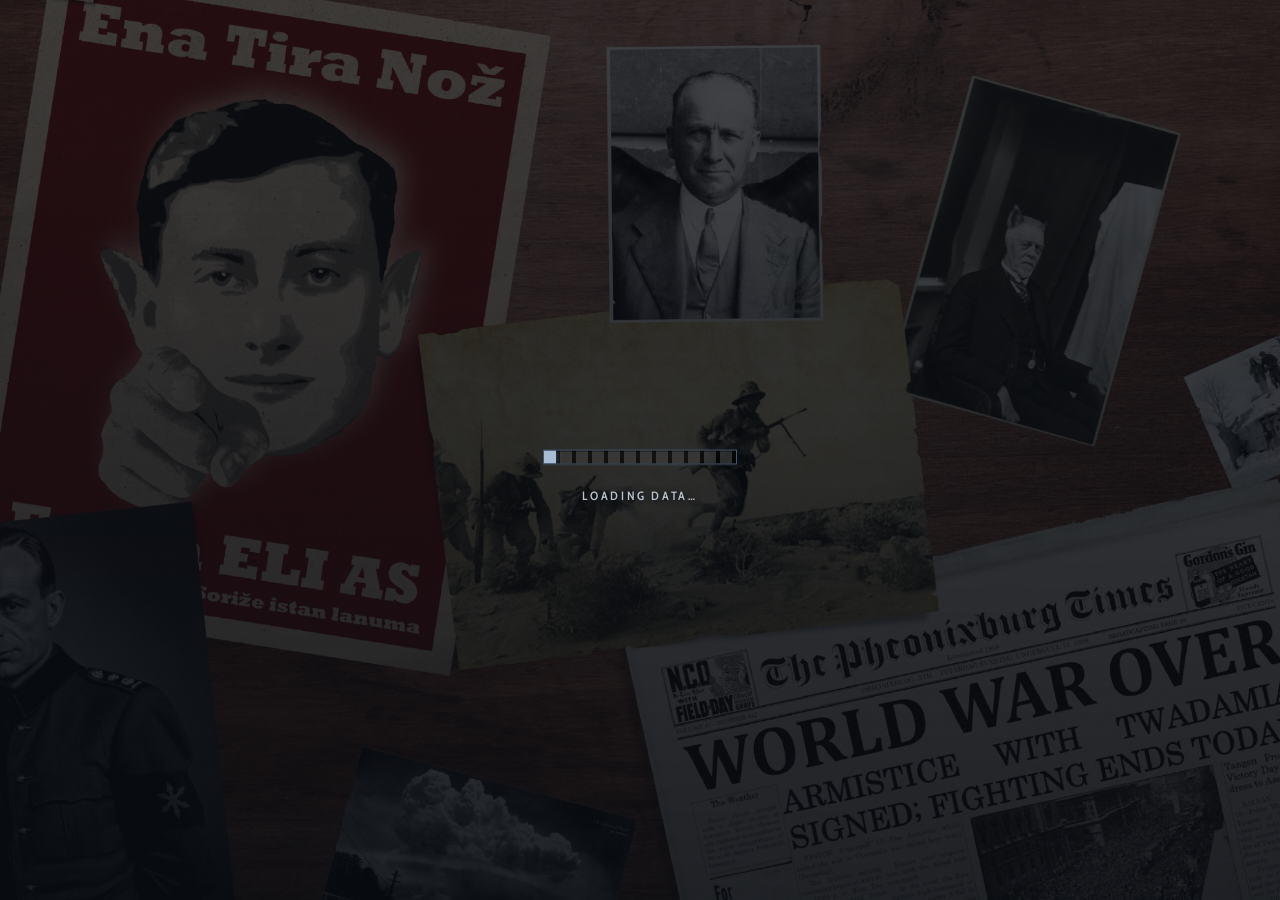
==== index.html @ 88a99457 "updated again for v0.8" ====
<!doctype html>
<html lang="en">

<head>
  <meta charset="utf-8">
  <title>The New Concert</title>
  <!--
    Named explicitly because a browser asks for /favicon.ico on every page load
    whether or not one is declared. Left undeclared it guesses that path, finds
    nothing, and puts a 404 in the server log on every reload.
  -->
  <link rel="icon" href="./data/icons/capital.png">
  <!--
    Preloaded because it is a CSS background, and a background is not fetched
    until the stylesheet has been parsed and the element styled. The loading
    screen is the first thing drawn and this is what it is drawn on, so the fetch
    has to start while the HTML is still being read.
  -->
  <link rel="preload" as="image" href="./data/img/start_menu_bg.jpg">
  <link rel="stylesheet" href="./src/style.css">
</head>

<body>

  <!--
    The menu waits behind the loading screen and carries `pending` until the map
    is built, at which point main.js takes the class off and this fades in. So
    Enter is never offered before it leads anywhere.
  -->
  <div id="start" class="pending" aria-hidden="true">
    <div class="start-panel">
      <h1>The New Concert</h1>

      <!-- data-dialog names the panel a button opens, so a new one is a button
           and a panel with no wiring of its own. -->
      <div class="start-buttons">
        <button id="start-enter">Enter</button>
        <button class="start-secondary" data-dialog="changelog">Changelog</button>
        <button class="start-secondary" data-dialog="about">About</button>
      </div>

      <p>
        The New Concert is an in-development game.
        Currently, there is no game to speak of so have fun looking at an
        incomplete map.
      </p>
    </div>

    <!--
      Inside the start screen rather than beside it, so these are carried away by
      the same fade when the menu is dismissed and cannot be left hanging over
      the map. Closed until a button opens one; Esc closes it, and while one is
      open Esc and Enter no longer dismiss the menu behind it.
    -->
    <div id="changelog" class="start-dialog" aria-hidden="true">
      <div class="dialog-panel milled" role="dialog" aria-label="Changelog">
        <div class="dialog-head">
          <h2>Changelog</h2>
          <button class="dialog-close" title="Close (Esc)" aria-label="Close">&times;</button>
        </div>

        <div class="dialog-body changelog-body">
          <section>
            <h3>Indev v0.8 <span>1 Sep 2026</span></h3>
            <ul>
              <li>Added a barebones Happiness and unrest mechanic on the user interface.</li>
              <li>Added max slots and levels for provincial infrastructure.</li>
              <li>Added all starting infrastructures in provinces, including the levels and factory
                slots themselves as well as eyries, dockyards, and 1 synthetic rubber plant.</li>
            </ul>
          </section>

          <section>
            <h3>Indev v0.7 <span>21 Aug 2026</span></h3>
            <ul>
              <li>Non-placeholder name finally decided on: The New Concert.</li>
              <li>The map is now finished in terms of both cities and countries.</li>
              <li>Added a secondary level of division below provinces: counties.</li>
              <li>Added sea subdivisions.</li>
              <li>Added rivers.</li>
              <li>Overhauled terrain so the map now shows both climate and terrain.</li>
              <li>Added sound effects for button clicks and for selecting provinces and regions.</li>
              <li>The day-night divide is now a working cycle.</li>
              <li>Added resources and their icons.</li>
              <li>Started adding population to provinces. Therundia is finished, Sakan is ongoing.</li>
            </ul>
          </section>

          <section>
            <h3>Indev v0.6 <span>17 Aug 2026</span></h3>
            <ul>
              <li>Finished Sakan, Vaseta, and most of Keronsar in terms of countries.</li>
              <li>Added all Sakanese cities, and half of Panathran cities.</li>
              <li>Added barebones version of 'occupation and core territories' mechanic so Vosennac now
                actually occupies part of Cunaria, and the Fuinamese Civil War now looks like a war.</li>
              <li>Added new start menu background image.</li>
              <li>Added loading screen with quotes from in-universe figures.</li>
              <li>Added barebones day-night divide with no way to move forward currently.</li>
            </ul>
          </section>

          <section>
            <h3>Indev v0.5 <span>15 Aug 2026</span></h3>
            <ul>
              <li>Finished Sakan in terms of countries.</li>
              <li>Added all cities to Meridon.</li>
              <li>Half of Sakan now has cities.</li>
              <li>Added the first few countries to Panathra.</li>
              <li>Reworked city labels a bit so they now try to avoid country labels.</li>
              <li>Added Changelog and About tabs in the start menu.</li>
              <li>Changed main font to Cabin.</li>
            </ul>
          </section>

          <section>
            <h3>Indev v0.4 <span>12 Aug 2026</span></h3>
            <ul>
              <li>Sakan is almost finished in terms of countries.</li>
              <li>Added info panel for provinces (no info yet because I'm not doing statistics
                and game mechanics at the moment).</li>
              <li>Adopted Gill Sans MT as the main font.</li>
            </ul>
          </section>

          <section>
            <h3>Indev v0.3.a <span>10 Aug 2026</span></h3>
            <ul>
              <li>Fixed typo in start menu.</li>
            </ul>
          </section>

          <section>
            <h3>Indev v0.3 <span>10 Aug 2026</span></h3>
            <ul>
              <li>Added several more countries in Sakan.</li>
              <li>Gave UI texture.</li>
              <li>Overhauled country label generation system so it stops lagging so much.</li>
              <li>Added more cities.</li>
            </ul>
          </section>

          <section>
            <h3>Indev v0.2 <span>9 Aug 2026</span></h3>
            <ul>
              <li>Added a few more countries to the map</li>
              <li>Added bare-bones menu screen</li>
            </ul>
          </section>

          <section>
            <h3>Indev v0.1 <span>9 Aug 2026</span></h3>
            <p>The first formal release. Nothing is playable, have fun looking at an
              incomplete map.</p>
          </section>
        </div>
      </div>
    </div>

    <div id="about" class="start-dialog" aria-hidden="true">
      <div class="dialog-panel milled" role="dialog" aria-label="About">
        <div class="dialog-head">
          <h2>About</h2>
          <button class="dialog-close" title="Close (Esc)" aria-label="Close">&times;</button>
        </div>

        <div class="dialog-body about-body">
          <img class="about-seal" src="./data/img/seal.png" width="2300" height="2300"
            alt="Seal of the Chronic Worldbuilding Authority">
          <p>
            This game is part of the Chron Project, created by
            <a href="https://weltenzyklopadie.miraheze.org/wiki/User:Philimania_and_Sovaland" target="_blank"
              rel="noopener noreferrer">Philimania</a>
            run by the Chronic Worldbuilding Authority. You can find us
            <a href="https://weltenzyklopadie.miraheze.org/wiki/Weltenzyklop%C3%A4die:About" target="_blank"
              rel="noopener noreferrer">here</a>.
          </p>
        </div>
      </div>
    </div>
  </div>

  <!--
    The first thing on screen, before the menu. It holds the window while the map
    is read and drawn, and hands over to the start menu when that is finished, so
    the only wait in the whole sequence happens here and Enter always lands on a
    map that already exists.
  -->
  <div id="loading">
    <div class="loading-panel">
      <!--
        The gauge and the quote share this box and cross-fade in it. The quote is
        written in as soon as data/json/quotes.json is read, while still transparent,
        so it is holding its own height before it is visible and nothing on the
        screen moves when the two swap over. The gauge sits centred on top of it.
      -->
      <div class="loading-stage">
        <figure id="loading-quote">
          <blockquote id="loading-quote-text"></blockquote>
          <figcaption id="loading-quote-by"></figcaption>
        </figure>

        <div class="loading-bar"><i></i></div>

        <!-- Inside the stage and hung off its centre line, which is where the
             gauge is. Placed after the stage it would sit below the whole box,
             and the box is as tall as the quote it is holding room for, which
             pushed this well clear of the gauge it belongs to. -->
        <p id="loading-note">Loading&hellip;</p>
      </div>
    </div>

    <!--
      Separate from the note above, and not in the panel's flow. The note reports
      the stage of the load and belongs under the gauge; this asks for a keypress
      and belongs at the foot of the window. One element doing both put the
      loading text at the bottom of the screen.
    -->
    <p id="loading-prompt">Press any key to continue</p>
  </div>

  <div id="map-area">
    <div id="toolbar" class="milled">
      <span class="wordmark">The New Concert<b>Third Sapient War</b></span>

      <span class="sep"></span>

      <button data-mode="political" class="active">Political</button>
      <button data-mode="province">Provinces</button>
      <button data-mode="terrain">Terrain</button>
      <button data-mode="county" hidden>Counties</button>
      <button data-mode="navy" hidden>Navy</button>
      <button data-mode="resources">Resources</button>

      <!--
        The infrastructure layers. A native select rather than seven more
        buttons: the toolbar is already at its width, and these are one
        choice among themselves rather than seven separate ones.
      -->
      <span id="infra-menu">
        <button id="infra-button" aria-haspopup="true" aria-expanded="false">
          <span id="infra-label">Infrastructure</span><i>&#9662;</i>
        </button>
        <div id="infra-list" hidden>
          <button data-layer="infra:road">Road</button>
          <button data-layer="infra:electricity">Electricity</button>
          <button data-layer="infra:fortification">Fortification</button>
          <button data-layer="infra:supplyHub">Supply hub</button>
          <button data-layer="infra:antiAir">Anti-air</button>
          <button data-layer="infra:airBase">Air base</button>
          <button data-layer="infra:factories">Factories</button>
          <button data-layer="infra:hydro">Hydro</button>
          <button data-layer="infra:rail">Rail</button>
        </div>
      </span>

      <span class="sep"></span>

      <span id="zoom-group">
        <button id="zoom-out" title="Zoom out (&minus;)">&minus;</button>
        <span id="zoom-level">100%</span>
        <button id="zoom-in" title="Zoom in (+)">+</button>
        <button id="zoom-fit" title="Fit to window (0)">Fit</button>
      </span>

      <span class="sep"></span>

      <button id="toggle-panel" title="Debug menu (`)">Debug</button>

      <!--
        The clock. Pushed to the right-hand end of the toolbar by a margin
        rather than by a spacer element, so there is nothing here that exists
        only to take up room.

        Four parts, in the order they are read: slower, the run state, the
        date, faster. The play control carries both marks and shows whichever
        the state calls for, so the button never changes size as it switches.
      -->
      <div id="clock">
        <button id="clock-slower" title="Slower" aria-label="Slower">&minus;</button>

        <button id="clock-play" title="Pause and resume (Space)" aria-label="Pause and resume"
          aria-pressed="false">
          <i class="play"></i><i class="halt"></i>
        </button>

        <span id="clock-face">&mdash;</span>

        <button id="clock-faster" title="Faster" aria-label="Faster">+</button>
      </div>
    </div>

    <div id="canvas-wrap">
      <canvas id="map"></canvas>
      <div id="tooltip" hidden></div>

      <!--
        What a province HAS, as opposed to what it is. Slides up from the bottom
        left on selection; the debug menu slides in from the right, so the two
        can be open together without meeting. Rows are filled by updateCard().
      -->
      <!--
        The county under the RIGHT button. Its own panel rather than a section of
        the province card, because the two answer different questions and are
        opened by different buttons: a province is what you own, a county is the
        ground itself. Only ever one of the two is up, and they share a corner.
      -->
      <aside id="county-card" class="milled" aria-hidden="true">
        <div class="card-head">
          <h2 id="county-name">&mdash;</h2>
          <button id="county-close" title="Close (Esc)" aria-label="Close">&times;</button>
        </div>

        <div class="card-owner">
          <span class="card-flag" id="county-flag"></span>
          <span>
            <b id="county-polity">&mdash;</b>
            <i id="county-province">in a province</i>
            <!-- Only shown when the owner and the occupier differ. -->
            <i id="county-owner" hidden></i>
          </span>
        </div>

        <div class="card-row"><span>Terrain</span><span id="county-terrain">&mdash;</span></div>
        <div class="card-row"><span>Climate</span><span id="county-climate">&mdash;</span></div>
        <div class="card-row"><span>Railway</span><span id="county-rail">&mdash;</span></div>
        <div class="card-row"><span>Area</span><span id="county-area">&mdash;</span></div>
      </aside>

      <aside id="card" class="milled" aria-hidden="true">
        <div class="card-head">
          <h2 id="card-name">&mdash;</h2>
          <button id="card-close" title="Close (Esc)" aria-label="Close">&times;</button>
        </div>

        <div class="card-owner">
          <span class="card-flag" id="card-flag"></span>
          <span>
            <b id="card-polity">&mdash;</b>
            <i id="card-role">Province owner</i>
            <!-- Only shown when the two differ, which is to say under occupation. -->
            <i id="card-owner" hidden></i>
          </span>
        </div>

        <div class="card-row"><span>Foreign claims</span><span id="card-claims">&mdash;</span></div>
        <div class="card-row"><span>Population</span><span id="card-pop">0</span></div>
        <div class="card-row"><span>Area</span><span id="card-area">&mdash;</span></div>

        <!--
          Happiness and unrest are not built things and do not belong in the
          grid below, which is levels the player sets. These are read, not set:
          happiness is how a province feels and unrest is how long it has felt
          that way. Each row opens its own breakdown on click, because the only
          actionable question about either is what is moving it.
        -->
        <div class="card-meters">
          <div class="card-meter" id="card-happy-row">
            <span class="cm-label">Happiness</span>
            <span class="cm-value" id="card-happy">50</span>
            <span class="cm-bar"><i id="card-happy-fill"></i></span>
            <span class="cm-note" id="card-happy-note">tax &times;1.00</span>
          </div>
          <div class="card-meter" id="card-unrest-row">
            <span class="cm-label">Unrest</span>
            <span class="cm-value" id="card-unrest">0</span>
            <span class="cm-bar unrest"><i id="card-unrest-fill"></i><u class="t40"></u><u class="t70"></u></span>
            <span class="cm-note" id="card-unrest-note">&mdash;</span>
          </div>
        </div>

        <div class="card-grid" id="card-grid"></div>

        <!--
          One strip, not two. Civilian and military factories compete for the
          same building slots, so what a province has is a number of sockets and
          a choice about what goes in each — which only reads correctly if they
          are drawn sharing a row.
        -->
        <div class="card-slots">
          <div class="card-slot-head">
            <span id="card-slots-n">0/0</span> building slots
          </div>
          <div class="card-slot-boxes" id="card-slots"></div>
          <div class="card-legend">
            <span><i class="key civ"></i>Civilian <b id="card-civ-n">0</b></span>
            <span><i class="key mil"></i>Military <b id="card-mil-n">0</b></span>
          </div>
        </div>
      </aside>
    </div>
  </div>

  <!--
    The pause menu, opened with Esc from the map once nothing is selected.

    Outside #start rather than inside it, unlike the changelog and the about
    box. Those are panels belonging to the start screen and are carried off by
    the same fade when it is dismissed, which is what they want. This one has
    to work after that fade has happened, so it is a sibling of the map and
    sits below #start's z-index — quitting reveals the start screen over it.

    No close button in the head: Resume is the close, and two ways to do the
    same thing on a menu of two buttons is one too many.
  -->
  <div id="pause" aria-hidden="true">
    <div class="dialog-panel" role="dialog" aria-modal="true" aria-label="Paused">
      <div class="dialog-head">
        <h2>Paused</h2>
      </div>

      <div class="dialog-body pause-body">
        <button id="pause-resume">Resume game</button>
        <button id="pause-quit" class="start-secondary">Quit to start menu</button>
      </div>
    </div>
  </div>

  <!-- Development inspector. Closed until the backtick key adds .open; see §7 of main.js.
       The inner div is what scrolls. The panel itself must stay still, because it
       holds the texture overlay and a texture that slid with the content would
       expose bare surface at the end of a scroll. -->
  <div id="panel" class="milled">
    <div id="panel-scroll">
      <h1>Overlays</h1>
      <div id="toggles" class="toggles">
        <!-- data-repaint marks a toggle that changes the painted map rather than
             just what is drawn over it, so it needs the buffer rebuilt. -->
        <button id="toggle-satellite" data-toggle="satellite" data-repaint>Satellite</button>
        <!-- No data-repaint any more. The terminator moves with the clock, so
             it is drawn over the finished map every frame rather than baked
             into the tiles, and switching it off is now only another blit. -->
        <button data-toggle="showNight" class="active">Day and night</button>
        <button data-toggle="showRivers" class="active">Rivers</button>
        <button data-toggle="showCities" class="active">Cities</button>
        <button data-toggle="showLabels" class="active">Polity labels</button>
        <button data-toggle="showProvinceNames">Province names</button>
        <button data-toggle="showSeaNames" hidden>Sea region names</button>
        <button data-toggle="showChunks">Chunk grid</button>
        <button data-toggle="showAdjacency">Adjacency links</button>
        <button data-toggle="showBounds">Selection bounds</button>
        <button data-toggle="showCoastal">Coastal flags</button>
        <!-- Marks where each drawn copy of the map begins and where the tile
             columns fall, so a vertical artefact can be attributed to one or
             the other instead of guessed at. -->
        <button data-toggle="showSeams">Seams</button>
      </div>

      <h1>Performance</h1>
      <div id="perf"></div>

      <h1>Map</h1>
      <div id="stats"></div>

      <h1>Selected</h1>
      <h2 id="sel-name">&mdash;</h2>
      <div id="sel-body" class="hint">Click a province on the map.</div>
      <div id="neighbours"></div>
    </div>
  </div>

  <!--
    Loaded through a dynamic import carrying a timestamp, so the browser can
    never serve a stale copy. A plain src= has no version on it, and a cached
    module looks exactly like a change that silently did not work. main.js
    passes the same token on to its own imports.
  -->
  <script type="module">
    import(`./src/main.js?v=${Date.now()}`);
  </script>
</body>

</html>
---- src/style.css ----
/* ============================================================== webfont
   Cabin, by Pablo Impallari — a humanist sans drawn in the Gill Sans
   tradition, which is why it stands in for it here.

   Gill Sans MT itself cannot ship with this. It arrives with Microsoft
   Office rather than with Windows, so it is absent on Linux, Android, iOS
   and any machine without Office — and it is Monotype's, so putting the
   file in a public repository is not licensed. A local font stack is fine
   for something you only run yourself and wrong for something you
   publish: it renders on whichever machine happens to have the font and
   quietly falls back everywhere else.

   Cabin is under the SIL Open Font License 1.1, so it can travel with the
   code. OFL.txt sits beside it because the licence requires the font to be
   distributed with its licence, not because a spare copy is tidy.

   One file, not four. This is a VARIABLE font carrying two axes — weight
   400 to 700, width 75 to 100 — so the running text, the semibold labels
   and the condensed headings all come out of the same 67KB instead of
   wanting a file each. font-stretch drives the width axis and font-weight
   the weight one, both as ordinary CSS with no bespoke syntax. */
@font-face {
  font-family: "Cabin";
  /* The variations format first, for browsers that will animate the axes;
     the plain one after, as the fallback that still gets the glyphs. */
  src: url("../data/ui/fonts/cabin.woff2") format("woff2-variations"),
    url("../data/ui/fonts/cabin.woff2") format("woff2");
  font-weight: 400 700;
  font-stretch: 75% 100%;
  font-style: normal;
  /* Draw immediately in the fallback and swap when the file lands, rather
     than holding the interface blank while 67KB is fetched. */
  font-display: swap;
}

/* ============================================================ palette
   Wartime strategy-map styling. Everything is one family of desaturated
   steel blues; the only "accent" is a lighter, slightly cooler steel, so
   emphasis comes from value and not from a second hue. */
:root {
  --steel-deepest: #0c1015;
  --steel-deep: #12171e;
  --steel: #1a212a;
  --steel-raised: #222b36;
  --steel-hover: #2b3644;

  --rule: #313d4c;
  --rule-bright: #46566a;

  --accent: #7f97b2;
  /* selected / interactive */
  --accent-bright: #a8bdd4;
  --accent-dim: #3f5064;

  --paper: #dfe5ec;
  /* the brightest text gets */
  --text: #b9c2cf;
  --dim: #78849a;

  /* One place, because the panel's slide parks it at exactly minus its width. */
  --panel-w: 320px;

  /* The instant the loading screen's handover lands on, measured from the
     moment `ready` is set. The quote finishes arriving here, the prompt
     finishes arriving here, and the prompt's blink starts here — three
     timings that have to be the same number, so they are one number. The
     gauge and its note are on their way out before it and are written
     plainly, since they only have to be gone by the time this arrives. */
  --loading-settle: 1.45s;

  --shadow: 0 2px 10px rgba(0, 0, 0, .55);
  --bevel: inset 0 1px 0 rgba(255, 255, 255, .06), inset 0 -1px 0 rgba(0, 0, 0, .35);

  /* ---------------------------------------------------------- typeface
     A humanist sans rather than a geometric one, which is what carries the
     period. Gill Sans and its relatives were everywhere in Britain by the
     war, on railway signage, posters and the first Penguin jackets, and a
     signage face reads cold beside them.

     Cabin, shipped with the repo, is the one that renders. See the
     @font-face at the top of this file for why it is not Gill Sans itself.

     Nothing but generics after it. Naming local faces as fallbacks meant
     the page asked the system for "Gill Sans MT", "Gill Sans" and
     "Franklin Gothic Book" on every load, which a browser resisting
     fingerprinting refuses and logs: "Request for font Gill Sans blocked
     at visibility level 3". Cabin ships with the code precisely so that
     there is nothing to ask for. Segoe UI is named directly as the fallback,
     not reached through system-ui.

     One face was ruled out on evidence rather than taste. Candara sets
     old-style figures by default, which draws zero at x-height with no
     flat top, so "0/0" comes out looking like "o/o", and a panel of
     numbers is the one place that cannot be allowed. */
  --ui: Cabin, "Segoe UI", sans-serif;
  /* Not a second family. Cabin's width axis IS the condensed cut, reached
     with font-stretch at each use. */
  --ui-narrow: var(--ui);

  /* The plain interface sans, kept for the two places atmosphere is not the
     point: the map's own lettering, and the debug menu. A tool for reading
     numbers off should be as neutral and as legible as the machine can make
     it, and should not be dressed to look like part of the game — it is not.
     Matches the string src/main.js sets on the canvas, so the map and the
     inspector that describes it are set in one face. */
  --ui-plain: "Segoe UI", sans-serif;
}

* {
  box-sizing: border-box;
}

/* ============================================================== texture
   A photographed surface, laid over every piece of chrome.

   Three things have to hold at once, and they pull against each other:

     - every box owns its texture. Not a shared sheet seen through holes.
     - the grain is the same size on all of them. So the image is sized in
       PIXELS, never with `cover`, which would scale it to fit each box and make
       a small button show a zoomed crop of what the panel shows whole.
     - no two boxes show the same thing. Each takes its own rotation and its own
       offset into the sheet.

   Sizing in pixels means tiling, and tiling means the image must be seamless —
   texture.png is not, its opposite edges differing by around 90 levels. So
   texture-tile.png is that file mirrored into a 2x2 block: a mirrored edge
   matches its opposite exactly, so it repeats with no seam whatever the original
   did. Greyscale 8-bit, the texture having no colour worth keeping.
   Rebuild it with scratchpad/maketile.cjs if the source changes.

   Being seamless is also what makes rotation safe. The overlay is far larger
   than the box and centred on it, so any angle still covers the corners, and the
   tiling means the extra area costs nothing to fill. */
:root {
  --texture-img: url('../data/ui/texture-tile.png');

  /* Width the sheet is drawn at, and the one number that sets grain size
     everywhere. The tile is 1480px across and holds the source twice over, so
     940px here puts the source at 470 of its native 740 — coarse enough that a
     26px-tall button still shows structure rather than a flat wash, fine enough
     that the panel does not read as one large stain. Raise it for a coarser
     surface, lower it for a finer one; everything moves together. */
  --texture-size: 940px;
  --texture-strength: .17;
}

/* The overlay sits above the box's own background and BELOW its text, which is
   what z-index -1 inside an isolated stacking context buys.

   It is pinned to the box's TOP-LEFT CORNER, not to its centre. A centred
   overlay would re-centre whenever the box changed size, and the grain would
   visibly slide — which is what the toolbar did every time the debug panel took
   320px off its right edge. A corner is a fixed point under that kind of
   resize, so the texture stays where it is and only the box's edge moves.

   Square, centred on that corner, and large enough that the inscribed circle
   still reaches the box's far corner at any angle. Rotating about the centre of
   a circle that already covers the box cannot uncover anything.

   Which makes --tex-span twice the box's DIAGONAL, and no more. It is set per
   element for that reason: one shared figure has to satisfy the widest box there
   is, and a span sized for a full-width toolbar puts an 8000px blended layer
   behind a 26px button. Each of these is a composited layer carrying a blend
   mode over whatever sits beneath it, so its area is not free however little of
   it ends up visible. Per box, the nineteen of them come to 24 million pixels
   between them instead of 1.2 billion.

   The spans stay in PIXELS, never vw or vh. The overlay is centred on the box's
   corner, so its own top-left — which is where the background is measured from —
   sits at minus half the span. Tie that to the viewport and every window resize
   moves it, and the grain slides across the chrome as the window is dragged.
   Fixed, they are simply big enough for a display larger than any this will run
   on, and nothing moves. */
#toolbar::before,
#panel::after,
#tooltip::after,
#card::after,
#county-card::after,
#toolbar button::after,
.toggles button::after,
.dialog-panel::after,
#start-enter::after {
  content: "";
  position: absolute;
  top: 0;
  left: 0;
  width: var(--tex-span, 600px);
  height: var(--tex-span, 600px);
  transform: translate(-50%, -50%) rotate(var(--tex-turn, 0deg));
  background: var(--texture-img) var(--tex-at, 0 0) / var(--texture-size) auto repeat;
  mix-blend-mode: soft-light;
  opacity: var(--texture-strength);
  pointer-events: none;
  z-index: -1;
}

/* Hosts clip their own overlay, and isolate so its negative z-index cannot fall
   behind the host itself and vanish. */
#toolbar,
#panel,
#tooltip,
#card,
#county-card,
#toolbar button,
.toggles button,
.dialog-panel,
#start-enter {
  isolation: isolate;
  overflow: hidden;
}

/* A host must also be the overlay's containing block. The tooltip is left out
   because it is positioned already — it is placed at the cursor, and making it
   relative would drop it back to wherever it sits in the flow. */
#toolbar,
#panel,
#toolbar button,
.toggles button,
.dialog-panel,
#start-enter {
  position: relative;
}

/* --- a different piece of the sheet for each box.
   Two knobs per box: which way the grain runs, and where in the sheet the crop
   is taken from. Rotation alone would not be enough, since a rotated tiling of
   the same image still shows the same features in the same places.

   The angles avoid multiples of 90 on purpose. texture-tile.png is a mirrored
   block, so its two axes of symmetry lie square to the image; turning the grain
   off-square puts them at an angle to the box and keeps them from reading as
   symmetry. */
#toolbar {
  --tex-span: 8000px;
  --tex-turn: 7deg;
  --tex-at: -210px -40px;
}

#panel {
  --tex-span: 4400px;
  --tex-turn: 118deg;
  --tex-at: -60px -300px;
}

#start-enter {
  --tex-span: 560px;
  --tex-turn: 204deg;
  --tex-at: -150px -120px;
}

.dialog-panel {
  --tex-span: 1600px;
  --tex-turn: 61deg;
  --tex-at: -420px -180px;
}

/* The tooltip is redrawn at the cursor on every move, so its texture travels
   with it — the same as the panel's does while the panel slides. */
#tooltip {
  --tex-span: 760px;
  --tex-turn: 271deg;
  --tex-at: -320px -145px;
}

/* The mode buttons and the debug button — six in a row, so all six differ.
   nth-of-type counts within a parent, and the zoom buttons sit inside their own
   span, so they form a second run of their own and are listed separately. */
#toolbar>button:nth-of-type(1) {
  --tex-span: 380px;
  --tex-turn: 27deg;
  --tex-at: -30px -190px;
}

#toolbar>button:nth-of-type(2) {
  --tex-span: 380px;
  --tex-turn: 143deg;
  --tex-at: -260px -70px;
}

#toolbar>button:nth-of-type(3) {
  --tex-span: 380px;
  --tex-turn: 236deg;
  --tex-at: -120px -330px;
}

#toolbar>button:nth-of-type(4) {
  --tex-span: 380px;
  --tex-turn: 311deg;
  --tex-at: -340px -20px;
}

#toolbar>button:nth-of-type(5) {
  --tex-span: 380px;
  --tex-turn: 198deg;
  --tex-at: -215px -285px;
}

#toolbar>button:nth-of-type(6) {
  --tex-span: 380px;
  --tex-turn: 76deg;
  --tex-at: -55px -365px;
}

/* The layer menu, on the same terms. Seven rows sharing one offset showed the
   identical patch of grain seven times over, which reads as a printed pattern
   rather than as seven pieces of metal. */
#infra-list button:nth-child(1) {
  --tex-span: 380px;
  --tex-turn: 12deg;
  --tex-at: -180px -85px;
}
#infra-list button:nth-child(2) {
  --tex-span: 380px;
  --tex-turn: 98deg;
  --tex-at: -95px -300px;
}
#infra-list button:nth-child(3) {
  --tex-span: 380px;
  --tex-turn: 167deg;
  --tex-at: -300px -160px;
}
#infra-list button:nth-child(4) {
  --tex-span: 380px;
  --tex-turn: 251deg;
  --tex-at: -40px -245px;
}
#infra-list button:nth-child(5) {
  --tex-span: 380px;
  --tex-turn: 304deg;
  --tex-at: -250px -35px;
}
#infra-list button:nth-child(6) {
  --tex-span: 380px;
  --tex-turn: 41deg;
  --tex-at: -140px -390px;
}
#infra-list button:nth-child(7) {
  --tex-span: 380px;
  --tex-turn: 219deg;
  --tex-at: -355px -120px;
}
#infra-list button:nth-child(8) {
  --tex-span: 380px;
  --tex-turn: 134deg;
  --tex-at: -70px -155px;
}
#infra-list button:nth-child(9) {
  --tex-span: 380px;
  --tex-turn: 281deg;
  --tex-at: -230px -340px;
}

#zoom-group button:nth-of-type(1) {
  --tex-span: 380px;
  --tex-turn: 84deg;
  --tex-at: -390px -240px;
}

#zoom-group button:nth-of-type(2) {
  --tex-span: 380px;
  --tex-turn: 168deg;
  --tex-at: -75px -410px;
}

#zoom-group button:nth-of-type(3) {
  --tex-span: 380px;
  --tex-turn: 253deg;
  --tex-at: -280px -160px;
}

/* Twelve overlay toggles, twelve settings, so nothing repeats down the grid. */
.toggles button:nth-of-type(1) {
  --tex-span: 380px;
  --tex-turn: 62deg;
  --tex-at: -180px -260px;
}

.toggles button:nth-of-type(2) {
  --tex-span: 380px;
  --tex-turn: 175deg;
  --tex-at: -95px -35px;
}

.toggles button:nth-of-type(3) {
  --tex-span: 380px;
  --tex-turn: 288deg;
  --tex-at: -300px -215px;
}

.toggles button:nth-of-type(4) {
  --tex-span: 380px;
  --tex-turn: 341deg;
  --tex-at: -45px -150px;
}

.toggles button:nth-of-type(5) {
  --tex-span: 380px;
  --tex-turn: 129deg;
  --tex-at: -355px -95px;
}

.toggles button:nth-of-type(6) {
  --tex-span: 380px;
  --tex-turn: 216deg;
  --tex-at: -140px -380px;
}

.toggles button:nth-of-type(7) {
  --tex-span: 380px;
  --tex-turn: 33deg;
  --tex-at: -230px -290px;
}

.toggles button:nth-of-type(8) {
  --tex-span: 380px;
  --tex-turn: 297deg;
  --tex-at: -400px -55px;
}

.toggles button:nth-of-type(9) {
  --tex-span: 380px;
  --tex-turn: 108deg;
  --tex-at: -65px -320px;
}

.toggles button:nth-of-type(10) {
  --tex-span: 380px;
  --tex-turn: 251deg;
  --tex-at: -285px -125px;
}

.toggles button:nth-of-type(11) {
  --tex-span: 380px;
  --tex-turn: 14deg;
  --tex-at: -160px -400px;
}

.toggles button:nth-of-type(12) {
  --tex-span: 380px;
  --tex-turn: 231deg;
  --tex-at: -310px -95px;
}

body {
  margin: 0;
  background: var(--steel-deepest);
  color: var(--text);
  font: 14px/1.5 var(--ui);
  display: flex;
  height: 100vh;
  overflow: hidden;
}

/* ============================================== the drifting backdrop
   The artwork behind the loading screen and the start menu, as a layer of its
   own rather than a background on those screens, so that it can be moved
   without moving anything written over it. startParallax() in main.js is what
   writes the two variables; everything about where the layer sits is here.

   Both screens read the same variables, so they drift together and the
   handover between them still does not change the picture underneath.

   THREE LAYERS, arranged by the painting order and nothing else. A z-index of
   -1 puts a pseudo-element above its host's own background and below the
   host's content, so the ground colour, the photograph, the scrim and finally
   the panel stack in that order with no z-index on the panel at all. Between
   the two pseudo-elements it is tree order that decides, which is why the
   photograph is ::before and the scrim is ::after. Neither can escape its
   screen: both screens are positioned and carry a z-index, so each is already
   a stacking context of its own and there is nothing for -1 to fall behind.

   Absolutely positioned, which also takes them out of the flex flow. Both
   screens are flex containers, and a pseudo-element left in the flow would be
   laid out as a child beside the panel rather than as a layer behind it.

   TRANSFORMED, not repositioned. Moving a background-position repaints a
   screen-sized image on every frame of the drift; a transform is handed to the
   compositor and costs nothing per frame. translate3d rather than translate,
   so the layer is promoted whether or not the browser judges it worth
   promoting on its own.

   The 40px of slack is what the movement runs into. PARALLAX_PX in main.js is
   the furthest the layer ever travels and has to stay under this figure, or
   the edge of the photograph comes into view at the extremes. Fixed pixels
   rather than a percentage or a scale, so the slack is the same on a small
   window as on a large one and that one comparison holds everywhere. */
#loading::before,
#start::before {
  content: "";
  position: absolute;
  inset: -40px;
  z-index: -1;
  pointer-events: none;
  /* Relative to THIS FILE, not to index.html — a stylesheet resolves its own
     URLs, so moving the CSS into src/ moved the meaning of every path in it. */
  background: url('../data/img/start_menu_bg.jpg') center / cover no-repeat;
  transform: translate3d(var(--parallax-x, 0px), var(--parallax-y, 0px), 0);
}

/* The scrim, which is what keeps the text readable whatever the picture is
   doing underneath. It does NOT drift. It is doing a job for the words in
   front of it rather than for the image behind it, and a scrim that slid off
   its own text would stop doing that job exactly at the edges, which is where
   the drift takes it. */
#loading::after,
#start::after {
  content: "";
  position: absolute;
  inset: 0;
  z-index: -1;
  pointer-events: none;
}

#start::after {
  background: linear-gradient(rgba(8, 11, 16, .62), rgba(8, 11, 16, .82));
}

/* Darker than the menu's, because a quote has to be read on this one. */
#loading::after {
  background: linear-gradient(rgba(8, 11, 16, .76), rgba(8, 11, 16, .9));
}

/* startParallax() refuses to run under this preference and never attaches its
   listener, so this is not what normally stops the drift. It is here for the
   case that check cannot cover: the preference being turned on part way
   through a session, after the listener is already attached. */
@media (prefers-reduced-motion: reduce) {

  #loading::before,
  #start::before {
    transform: none;
  }
}

/* ======================================================== start menu */
#start {
  position: fixed;
  inset: 0;
  z-index: 100;
  display: flex;
  align-items: center;
  justify-content: center;
  /* Only the ground colour. The cover art and the scrim over it are two layers
     of their own, further down, because the art moves with the pointer and
     nothing written over it may move with it. */
  background: var(--steel-deepest);
  transition: opacity .45s ease;
}

/* Two ways of being out of the way, and they are not the same. `gone` is after,
   and it fades, because a fade is what dismissing the menu should look like.

   `pending` is before, and it must NOT fade. Two screens fading in opposite
   directions at once are both semi-transparent in the middle of it, and the map
   behind shows through for a frame or two — which is exactly what it did.

   So `pending` uses display, which cannot be transitioned. The menu appears at
   full strength underneath the instant the class comes off, and the loading
   screen over it dissolves into a finished menu rather than into the map. */
#start.pending {
  display: none;
}

#start.gone {
  opacity: 0;
  visibility: hidden;
  pointer-events: none;
  transition: opacity .45s ease, visibility 0s .45s;
}

/* Wide enough that the title holds one line at its full size. The paragraph
   below is kept to a readable measure of its own rather than filling this. */
.start-panel {
  max-width: 720px;
  padding: 0 32px;
  text-align: center;
}

/* The game's name, and nearly the only thing on screen while it is shown, so it
   is allowed to behave like a title rather than a caption. Tracking comes down
   as the size goes up: at 15px the wide spacing was what made a small line feel
   deliberate, and at 40px the same amount would only pull the words apart. */
.start-panel h1 {
  font-family: var(--ui-narrow);
  font-stretch: 82%;
  margin: 0 0 38px;
  font-size: 40px;
  font-weight: 600;
  letter-spacing: .2em;
  /* Letter-spacing adds its space after the LAST letter as well, which drags a
     centred line visibly left. Indenting by the same amount puts it back. */
  text-indent: .2em;
  line-height: 1.15;
  text-transform: uppercase;
  color: var(--paper);
  text-shadow: 0 2px 12px rgba(0, 0, 0, .8);
}

/* Stacked, Enter first. Both are sized to their own text rather than to each
   other: the filled button being the wider of the two is what says which one
   the screen is asking for. */
.start-buttons {
  display: flex;
  flex-direction: column;
  align-items: center;
  gap: 11px;
}

/* The primary action on a screen that has stopped to ask something, wherever
   that screen is. Enter on the start menu and Resume on the pause menu are the
   same button doing the same job, so they are one rule rather than two that
   have to be kept in step. The texture overlay above is deliberately not
   extended to the second of them: the start screen's buttons sit on bare
   photography and need the grain to read as objects, while the pause menu's
   sit inside a panel that is already carrying it. */
#start-enter,
#pause-resume {
  font-family: var(--ui-narrow);
  font-stretch: 82%;
  background: linear-gradient(180deg, #46586e, #2b3746);
  color: var(--paper);
  border: 1px solid var(--rule-bright);
  border-top-color: var(--accent);
  border-radius: 2px;
  padding: 13px 54px;
  font: inherit;
  font-size: 14px;
  font-weight: 600;
  letter-spacing: .24em;
  text-transform: uppercase;
  cursor: pointer;
  box-shadow: inset 0 1px 0 rgba(255, 255, 255, .14), 0 6px 22px rgba(0, 0, 0, .55);
  transition: background .14s, border-color .14s;
}

#start-enter:hover:not(:disabled),
#pause-resume:hover:not(:disabled) {
  background: linear-gradient(180deg, #566b85, #354355);
  border-top-color: var(--accent-bright);
}

#start-enter:disabled {
  opacity: .45;
  cursor: default;
  letter-spacing: .18em;
}

#start-enter:focus-visible,
#pause-resume:focus-visible {
  outline: 1px solid var(--accent-bright);
  outline-offset: 3px;
}

/* The buttons that are not Enter. Held to a shared width so the stack under it
   has one edge rather than two ragged ones — they are a group, and a group of
   one-word buttons at their natural widths does not read as one. */
.start-secondary {
  font-family: var(--ui-narrow);
  font-stretch: 82%;
  min-width: 150px;
  background: rgba(18, 23, 30, .55);
  color: var(--text);
  border: 1px solid var(--rule-bright);
  border-radius: 2px;
  padding: 9px 22px;
  font-size: 12px;
  font-weight: 600;
  letter-spacing: .22em;
  text-transform: uppercase;
  cursor: pointer;
  transition: background .14s, border-color .14s, color .14s;
}

.start-secondary:hover {
  background: rgba(40, 51, 64, .75);
  border-color: var(--accent);
  color: var(--paper);
}

.start-secondary:focus-visible {
  outline: 1px solid var(--accent-bright);
  outline-offset: 3px;
}

/* Held to its own measure rather than the panel's, which is as wide as the title
   needs. `auto` on both sides in the SAME rule that sets the margin: written as
   two rules, whichever came last won the shorthand and quietly zeroed the
   centring, leaving the paragraph in a narrow box against the panel's left
   edge — centred text, off-centre block. */
.start-panel p {
  max-width: 470px;
  margin: 30px auto 0;
  font-size: 13px;
  line-height: 1.65;
  color: var(--text);
  text-shadow: 0 1px 6px rgba(0, 0, 0, .9);
}

/* ==================================================== loading screen
   The first thing on screen. It holds the window while the map is read and drawn
   and then hands over to the start menu, so it is visible by default and the
   only state it needs is the one that takes it away.

   Above the menu rather than below it, since the menu is what it uncovers. */
#loading {
  position: fixed;
  inset: 0;
  z-index: 101;
  display: flex;
  align-items: center;
  justify-content: center;
  /* Ground colour only, as on the menu. The art itself is the shared layer
     below, which is what keeps the handover between the two screens from
     changing the picture underneath — including how far it has drifted. */
  background: var(--steel-deepest);
  transition: opacity .45s ease;
}

/* Over the same .45s the menu uses, so one screen replacing another always
   takes the same time however you arrived at it. */
#loading.gone {
  opacity: 0;
  visibility: hidden;
  pointer-events: none;
  transition: opacity .45s ease, visibility 0s .45s;
}

/* A definite width, not a shrink-to-fit one. As a flex item this box takes the
   width of its widest child, and until the quote text is written that is the
   194px gauge, which wrapped "Loading data" onto two lines. */
.loading-panel {
  width: 100%;
  max-width: 684px;
  padding: 0 32px;
  text-align: center;
}

/* A twelve cell gauge rather than a filling bar. Indeterminate on purpose: the
   work behind it is a fetch, a distance transform and a full repaint, none of
   which report progress, so a bar filling to a number would be inventing one.

   The cells are cut from the background rather than being twelve elements, and
   the lit one is a single block stepped across them. Square corners, hairline
   frame, and a jump per cell rather than a slide — an instrument reading, not a
   progress bar. */
.loading-bar {
  /* content-box on purpose, against the border-box everything else uses. The
     192px has to be the INNER width, since it is twelve 16px cells and the
     stepping below moves in 16px jumps. Under border-box the frame would eat
     two of those pixels and the light would drift out of its cells. */
  box-sizing: content-box;
  position: relative;
  width: 192px;
  height: 13px;
  margin: 0 auto;
  overflow: hidden;
  border: 1px solid var(--rule-bright);
  background:
    repeating-linear-gradient(90deg,
      rgba(255, 255, 255, .16) 0 12px,
      transparent 12px 16px),
    rgba(0, 0, 0, .62);
  box-shadow: inset 0 1px 0 rgba(0, 0, 0, .6), 0 1px 0 rgba(255, 255, 255, .05);
}

.loading-bar i {
  position: absolute;
  top: 0;
  bottom: 0;
  left: 0;
  width: 12px;
  background: var(--accent-bright);
  box-shadow: 0 0 6px rgba(120, 170, 255, .45);
  /* steps() is what makes it mechanical. The same movement without it slides,
     and a sliding light is the thing being avoided here. */
  animation: loading-tick 1.9s steps(12) infinite;
}

@keyframes loading-tick {
  from {
    transform: translateX(0);
  }

  to {
    transform: translateX(192px);
  }
}

/* Set by main.js as init() moves through its stages, so whatever it says when
   the screen appears is where the load actually is.

   Hung 30px off the stage's centre line, which is where the gauge sits, so it
   stays with the gauge whatever height the quote behind it is reserving. */
#loading-note {
  position: absolute;
  top: 50%;
  left: 0;
  right: 0;
  margin: 30px 0 0;
  font-family: var(--ui-narrow);
  font-stretch: 82%;
  font-size: 12px;
  font-weight: 600;
  letter-spacing: .22em;
  text-transform: uppercase;
  color: var(--text);
  text-shadow: 0 1px 6px rgba(0, 0, 0, .9);
}

/* The box the gauge and the quote cross-fade in. It takes its height from the
   quote, which is present and transparent from the start, so the swap moves
   nothing on the screen. */
.loading-stage {
  position: relative;
  min-height: 60px;
}

/* Centred over the quote rather than stacked above it, so there is one thing in
   this box at a time and no gap left behind when the gauge goes. */
.loading-bar {
  position: absolute;
  top: 50%;
  left: 50%;
  transform: translate(-50%, -50%);
  transition: opacity .5s ease;
}

#loading.ready .loading-bar {
  opacity: 0;
  pointer-events: none;
}

/* Held to a reading measure of its own rather than the panel's, which is only
   as wide as the gauge. */
#loading-quote {
  max-width: 620px;
  margin: 0 auto;
  padding: 0 24px;
  opacity: 0;
  /* Starts a little after the gauge begins to go, so the two are not both at
     half strength at the same moment, and finishes on the settle instant. The
     duration is the remainder of that figure rather than a number of its own,
     so the delay can be adjusted without the arrival moving with it. */
  transition: opacity calc(var(--loading-settle) - .35s) ease .35s;
}

#loading.ready #loading-quote {
  opacity: 1;
}

#loading-quote blockquote {
  margin: 0;
  font-size: 19px;
  line-height: 1.62;
  color: var(--paper);
  text-shadow: 0 1px 10px rgba(0, 0, 0, .9);
}

#loading-quote figcaption {
  margin-top: 14px;
  font-family: var(--ui-narrow);
  font-stretch: 82%;
  font-size: 12px;
  font-weight: 600;
  letter-spacing: .22em;
  text-transform: uppercase;
  /* Letter-spacing adds its space after the last letter too, which drags a
     centred line left. Indenting by the same amount puts it back. */
  text-indent: .22em;
  color: var(--text);
  text-shadow: 0 1px 6px rgba(0, 0, 0, .9);
}

/* The stage report has nothing left to say once the map is built. It leaves
   with the gauge it belongs to, so it carries the gauge's timing. */
#loading.ready #loading-note {
  opacity: 0;
  transition: opacity .5s ease;
}

/* Anchored to the foot of the window, and out of the flow in both states so that
   appearing does not resize the panel above it. */
#loading-prompt {
  position: absolute;
  left: 0;
  right: 0;
  bottom: 13%;
  margin: 0;
  font-family: var(--ui-narrow);
  font-stretch: 82%;
  font-size: 12px;
  font-weight: 600;
  letter-spacing: .22em;
  text-indent: .22em;
  text-transform: uppercase;
  text-align: center;
  color: var(--paper);
  text-shadow: 0 1px 6px rgba(0, 0, 0, .9);
  opacity: 0;
  pointer-events: none;
  /* Later off the mark than the quote and arriving with it, so the screen
     settles as one moment rather than in two instalments. Same arithmetic as
     the quote: the remainder of the settle figure after its own delay. */
  transition: opacity calc(var(--loading-settle) - .5s) ease .5s;
}

/* Fades in first, then the blink takes over. The delay is what keeps the two
   from fighting over the same property, so it is the moment the fade lands
   and not a figure of its own. */
#loading.ready #loading-prompt {
  opacity: 1;
  animation: loading-prompt 1.7s ease-in-out var(--loading-settle) infinite;
}

@keyframes loading-prompt {

  0%,
  100% {
    opacity: 1;
  }

  50% {
    opacity: .38;
  }
}

@media (prefers-reduced-motion: reduce) {

  .loading-bar i {
    animation: none;
    width: calc(100% - 6px);
    background: var(--accent);
    box-shadow: none;
  }

  #loading.ready #loading-prompt {
    animation: none;
  }
}

/* =================================================== start dialogs
   The changelog and the about box. Both are children of the start screen, so
   both inherit its fade on the way out and neither can be left hanging over the
   map. The scrim is its own element rather than a shadow on the panel, so a
   click anywhere off the panel can close it. */
.start-dialog {
  position: absolute;
  inset: 0;
  z-index: 10;
  display: flex;
  align-items: center;
  justify-content: center;
  padding: 40px 24px;
  background: rgba(6, 9, 13, .62);
  opacity: 0;
  visibility: hidden;
  transition: opacity .16s ease, visibility 0s .16s;
}

.start-dialog.open {
  opacity: 1;
  visibility: visible;
  transition: opacity .16s ease;
}

/* A column, so the head stays put and the body is what scrolls. The height cap
   is on the PANEL rather than on the body: the body then has a height to be
   short of, so the about box is as tall as its own paragraph rather than a tall
   panel with a gap under it. */
.dialog-panel {
  display: flex;
  flex-direction: column;
  width: min(580px, 100%);
  /* A ceiling in pixels rather than a share of the window: the changelog only
     gets longer as versions are added, and left to fill the screen it would end
     up a column of text from top to bottom. At this height it stays a box that
     scrolls, and every release after this one costs nothing. The 100% is still
     there for a window too short to hold even that. */
  max-height: min(100%, 460px);
  text-align: left;
  background: linear-gradient(180deg, var(--steel), var(--steel-deep));
  border: 1px solid var(--rule-bright);
  border-top-color: var(--accent);
  border-radius: 2px;
  box-shadow: 0 18px 50px rgba(0, 0, 0, .6);
}

.dialog-head {
  flex: none;
  display: flex;
  align-items: center;
  justify-content: space-between;
  gap: 12px;
  padding: 11px 12px 11px 14px;
  border-bottom: 1px solid var(--rule);
}

.dialog-head h2 {
  margin: 0;
  font-family: var(--ui-narrow);
  font-stretch: 82%;
  font-size: 12px;
  font-weight: 600;
  letter-spacing: .22em;
  text-transform: uppercase;
  color: var(--paper);
}

.dialog-close {
  flex: none;
  width: 20px;
  height: 20px;
  padding: 0;
  background: none;
  border: 1px solid transparent;
  border-radius: 2px;
  color: var(--dim);
  font: inherit;
  font-size: 15px;
  line-height: 1;
  cursor: pointer;
}

.dialog-close:hover {
  color: var(--paper);
  border-color: var(--rule-bright);
}

.dialog-body {
  overflow-y: auto;
  padding: 16px 18px 18px;
  scrollbar-width: thin;
  scrollbar-color: var(--rule) transparent;
}

/* Rules between releases rather than around each one: the list is read top to
   bottom and the line is only there to say where one version ends. */
.changelog-body section+section {
  margin-top: 16px;
  padding-top: 16px;
  border-top: 1px solid var(--rule);
}

.changelog-body h3 {
  display: flex;
  align-items: baseline;
  justify-content: space-between;
  gap: 12px;
  margin: 0 0 7px;
  font-family: var(--ui-narrow);
  font-stretch: 82%;
  font-size: 12px;
  font-weight: 600;
  letter-spacing: .16em;
  text-transform: uppercase;
  color: var(--accent-bright);
}

/* The date carries no emphasis of its own. It is there to be found when looked
   for, which is what the dim colour and the smaller size are doing. */
.changelog-body h3 span {
  flex: none;
  font-size: 11px;
  font-weight: 400;
  letter-spacing: .04em;
  text-transform: none;
  color: var(--dim);
}

.changelog-body ul {
  margin: 0;
  padding-left: 17px;
}

.changelog-body li,
.changelog-body p {
  margin: 0;
  font-size: 12.5px;
  line-height: 1.6;
  color: var(--text);
}

.changelog-body li+li {
  margin-top: 4px;
}

.changelog-body li::marker {
  color: var(--dim);
}

/* --- about
   A paragraph rather than a list, and narrower for it: a single measure of
   running text set to the changelog's width would be a long line to read. */
#about .dialog-panel {
  width: min(430px, 100%);
}

/* The seal is the subject and the sentence is its caption, so the block is
   centred on it. Sized in CSS rather than by the attributes on the tag: those
   are the file's own 2300 square, kept there so the space is reserved before it
   loads and nothing shifts when it arrives. */
.about-seal {
  display: block;
  width: 104px;
  height: auto;
  margin: 4px auto 14px;
  filter: drop-shadow(0 2px 7px rgba(0, 0, 0, .55));
}

.about-body {
  text-align: center;
}

.about-body p {
  margin: 0;
  font-size: 12.5px;
  line-height: 1.7;
  color: var(--text);
}

/* Underlined from the start rather than on hover. These are the only links in
   the interface, and a link that announces itself only when the cursor is
   already on it is one nobody knows to look for. */
.about-body a {
  color: var(--accent-bright);
  text-decoration: underline;
  text-underline-offset: 2px;
  text-decoration-color: var(--accent-dim);
}

.about-body a:hover {
  color: var(--paper);
  text-decoration-color: var(--accent);
}

.about-body a:focus-visible {
  outline: 1px solid var(--accent-bright);
  outline-offset: 2px;
}

/* ====================================================== pause menu
   Esc from the map, once there is nothing left to deselect.

   Fixed rather than absolute, and a sibling of the map rather than a child of
   the start screen. The start dialogs above can be absolute because #start is
   itself fixed and they only ever exist inside it; this one outlives that
   screen, so it positions itself against the viewport directly.

   Below #start's z-index of 100 and above every piece of map chrome, so it
   covers the toolbar, the card and the debug panel while it is up, and the
   start screen covers IT the moment quitting brings that screen back. */
#pause {
  position: fixed;
  inset: 0;
  z-index: 90;
  display: flex;
  align-items: center;
  justify-content: center;
  padding: 40px 24px;
  background: rgba(6, 9, 13, .62);
  opacity: 0;
  visibility: hidden;
  transition: opacity .16s ease, visibility 0s .16s;
}

#pause.open {
  opacity: 1;
  visibility: visible;
  transition: opacity .16s ease;
}

/* Its own crop of the sheet, on the same reasoning as every other box: the
   panel inherits .dialog-panel's texture settings otherwise, and would be the
   identical patch of grain the changelog shows. */
#pause .dialog-panel {
  --tex-span: 1100px;
  --tex-turn: 96deg;
  --tex-at: -270px -330px;

  /* Narrower than the changelog, which is a column of text. This is two
     buttons, and a wide box around them reads as a dialog missing its
     contents. The height cap .dialog-panel carries is irrelevant here and
     does no harm. */
  width: min(320px, 100%);
}

/* Stretched rather than centred, so the two buttons share one edge and read as
   a pair of alternatives. Sized to the panel, which is what makes the padding
   #start-enter carries for a button standing on its own irrelevant here. */
.pause-body {
  display: flex;
  flex-direction: column;
  align-items: stretch;
  gap: 11px;
}

/* =============================================================== map */
#map-area {
  flex: 1;
  display: flex;
  flex-direction: column;
  min-width: 0;
}

#toolbar {
  display: flex;
  gap: 6px;
  align-items: center;
  padding: 0 14px;
  height: 52px;
  flex: none;
  background: linear-gradient(180deg, var(--steel-raised), var(--steel-deep));
  border-bottom: 1px solid #000;
  box-shadow: 0 1px 0 rgba(255, 255, 255, .05) inset, 0 3px 12px rgba(0, 0, 0, .5);
  position: relative;
  z-index: 5;
}

/* Cool hairline under the toolbar, the one horizontal accent in the chrome.
   Inside the bottom edge rather than straddling it, because the toolbar clips
   its own overflow to contain the texture overlay — anything hung outside the
   box would be cut away. */
#toolbar::after {
  content: "";
  position: absolute;
  left: 0;
  right: 0;
  bottom: 0;
  height: 1px;
  background: linear-gradient(90deg, transparent, var(--accent-dim) 12%, var(--accent-dim) 88%, transparent);
}

.wordmark {
  font-family: var(--ui-narrow);
  font-stretch: 82%;
  font-size: 13px;
  letter-spacing: .22em;
  text-transform: uppercase;
  color: var(--paper);
  white-space: nowrap;
  text-shadow: 0 1px 2px #000;
  padding-right: 4px;
}

.wordmark b {
  display: block;
  font-size: 9px;
  letter-spacing: .3em;
  font-weight: 400;
  color: var(--dim);
}

.sep {
  width: 1px;
  height: 26px;
  margin: 0 8px;
  background: linear-gradient(180deg, transparent, var(--rule), transparent);
  flex: none;
}

/* --------------------------------------------------------- buttons */
#toolbar button {
  /* Grain over the lighting gradient, blended with `soft-light` rather than laid
     on flat: flat alpha just greys the button, while this lifts and lowers what
     is already there, so it reads as a surface catching light. soft-light in
     preference to overlay because these panels are dark, and overlay works on
     the distance from mid-grey, of which there is almost none down here.
     No striation layer. A repeating gradient at 1px is a scanline, and one
     regular enough to see is a CRT rather than a piece of metal. */
  background: linear-gradient(180deg, var(--steel-raised), #171d25);
  color: var(--text);
  border: 1px solid var(--rule);
  border-radius: 2px;
  padding: 6px 13px;
  cursor: pointer;
  font: inherit;
  font-size: 12px;
  letter-spacing: .1em;
  text-transform: uppercase;
  white-space: nowrap;
  box-shadow: var(--bevel);
  transition: border-color .12s, color .12s, background .12s;
}

/* The layer menu. The closed control is a toolbar button like any other and
   takes that styling from #toolbar button; only the caret and the list below
   are its own. */
#infra-menu {
  display: inline-flex;
}
#infra-button i {
  font-style: normal;
  font-size: 9px;
  margin-left: 9px;
  opacity: .65;
  vertical-align: middle;
}
#infra-list {
  /* Against the VIEWPORT, not under the button. #toolbar hides its overflow,
     so a list laid out inside it is clipped away to nothing however far down
     it is placed. A fixed box escapes that, since its containing block is the
     viewport and no ancestor here carries a transform to capture it. Its
     coordinates are set from the button rect each time it opens. */
  position: fixed;
  display: flex;
  flex-direction: column;
  gap: 2px;
  padding: 4px;
  background: linear-gradient(180deg, var(--steel-raised), var(--steel-deep));
  border: 1px solid var(--rule);
  border-radius: 2px;
  box-shadow: 0 10px 24px rgba(0, 0, 0, .55), inset 0 1px 0 rgba(255, 255, 255, .05);
  z-index: 40;
}
/* display:flex above would otherwise beat the hidden attribute. */
#infra-list[hidden] {
  display: none;
}
/* A row in a list, not a control of its own: no bevel, no border until it is
   under the cursor, and the text left where a list is read from. */
#infra-list button {
  background: none;
  border: 1px solid transparent;
  box-shadow: none;
  border-radius: 1px;
  text-align: left;
  padding: 6px 12px;
}
#infra-list button:hover {
  background: linear-gradient(180deg, var(--steel-hover), #1d242e);
  border-color: var(--rule-bright);
}
#infra-list button.active {
  background: linear-gradient(180deg, #46586e, #2b3746);
  border-color: var(--rule-bright);
  border-top-color: var(--accent);
  color: var(--paper);
}

#toolbar button:hover {
  background: linear-gradient(180deg, var(--steel-hover), #1d242e);
  border-color: var(--rule-bright);
  color: #dfe5ee;
}

#toolbar button:active {
  background: #12171e;
  box-shadow: inset 0 2px 5px rgba(0, 0, 0, .6);
}

/* Active reads as a panel lit from above and pushed forward, rather than as
   a differently coloured plate — value and a bright top edge, not a hue. */
/* No weight change on the selected button. Bolding the label makes it wider,
   so the button grows and every button after it shifts along — the toolbar
   twitches each time a view is picked. The lit background and the brighter
   border already say which one it is. */
#toolbar button.active {
  background: linear-gradient(180deg, #46586e, #2b3746);
  border-color: var(--rule-bright);
  border-top-color: var(--accent);
  color: var(--paper);
  text-shadow: 0 1px 2px rgba(0, 0, 0, .6);
  box-shadow: inset 0 1px 0 rgba(255, 255, 255, .14), 0 0 0 1px rgba(0, 0, 0, .3);
}

#toolbar button.active:hover {
  background: linear-gradient(180deg, #506480, #313e4f);
}

#toolbar button:focus-visible {
  outline: 1px solid var(--accent-bright);
  outline-offset: 2px;
}

/* Shown when the optional data behind a button is missing, e.g. no imagery. */
#toolbar button:disabled {
  opacity: .38;
  cursor: not-allowed;
  background: linear-gradient(180deg, #1b222b, #151a21);
}

#toolbar button:disabled:hover {
  border-color: var(--rule);
  color: var(--text);
}

#zoom-group {
  display: flex;
  gap: 4px;
  align-items: center;
}

#zoom-group button {
  width: 32px;
  padding: 6px 0;
  text-align: center;
  font-size: 14px;
  line-height: 1;
}

#zoom-group #zoom-fit {
  width: auto;
  padding: 6px 11px;
  font-size: 12px;
}

#zoom-level {
  min-width: 56px;
  text-align: center;
  color: var(--text);
  font-variant-numeric: tabular-nums;
  font-size: 12px;
  letter-spacing: .06em;
}

/* ------------------------------------------------------------- clock
   A plate at the right-hand end of the toolbar: slower, run state, date,
   faster. `margin-left: auto` is what puts it there, so the toolbar needs no
   spacer element standing in the markup purely to take up room.

   TWO WARM COLOURS on a palette whose whole premise is that there are none.
   The rule at the top of this file is that emphasis comes from value rather
   than from a second hue, and it holds for chrome, which is furniture. This is
   not furniture: it is the one control that says whether the world is moving,
   and it has to be readable from the far side of the screen without being
   looked for. Both hues are already in the project rather than invented for
   it — the gold is OUTLINE_COLOUR, the ring drawn around a selected province,
   and the green is only ever the running state. Nothing else may use either. */
#clock {
  --gold: #cea35e;
  --go: #6fbf73;

  margin-left: auto;
  display: flex;
  align-items: center;
  gap: 5px;
  padding: 4px 5px;
  border: 1px solid var(--rule);
  border-radius: 3px;
  background: linear-gradient(180deg, #171d25, #0f141a);
  box-shadow: inset 0 1px 3px rgba(0, 0, 0, .6), 0 1px 0 rgba(255, 255, 255, .04);
}

/* The face is sunk into the plate rather than raised off it, so the two
   buttons either side read as the things you press and this reads as the thing
   they act on. Tabular figures, because every one of them is changing several
   times a second and proportional digits would make the whole line jitter as
   they went by. */
#clock-face {
  min-width: 172px;
  padding: 3px 9px;
  text-align: center;
  font-size: 12px;
  letter-spacing: .04em;
  font-variant-numeric: tabular-nums;
  color: var(--paper);
  background: rgba(0, 0, 0, .38);
  border: 1px solid #000;
  border-radius: 2px;
  box-shadow: inset 0 1px 2px rgba(0, 0, 0, .7);
  white-space: nowrap;
}

#clock button {
  display: flex;
  align-items: center;
  justify-content: center;
  width: 22px;
  height: 22px;
  padding: 0;
  flex: none;
  background: linear-gradient(180deg, var(--steel-raised), #171d25);
  border: 1px solid var(--rule-bright);
  border-radius: 2px;
  color: var(--gold);
  font: inherit;
  font-size: 14px;
  line-height: 1;
  cursor: pointer;
  box-shadow: var(--bevel);
  transition: border-color .12s, color .12s, background .12s;
}

#clock button:hover:not(:disabled) {
  background: linear-gradient(180deg, var(--steel-hover), #1d242e);
  border-color: var(--gold);
}

#clock button:active:not(:disabled) {
  background: #0f141a;
  box-shadow: inset 0 2px 5px rgba(0, 0, 0, .6);
}

#clock button:focus-visible {
  outline: 1px solid var(--accent-bright);
  outline-offset: 2px;
}

/* At the ends of the speed range. Dimmed rather than hidden, so the control
   keeps its shape and it is plain that there is nothing further that way. */
#clock button:disabled {
  opacity: .3;
  cursor: default;
}

/* Both marks are in the button and one of them is shown, so pressing it cannot
   change the button's width and shunt the date along by a pixel. */
#clock-play .play,
#clock-play .halt {
  display: block;
}

#clock.running .play,
#clock:not(.running) .halt {
  display: none;
}

/* Drawn from borders rather than set as glyphs. A triangle and two bars at
   this size are shapes, not letters, and asking a font for them means taking
   whatever that font has and hoping it is centred. */
#clock-play .play {
  width: 0;
  height: 0;
  border-left: 9px solid var(--go);
  border-top: 6px solid transparent;
  border-bottom: 6px solid transparent;
  /* The optical centre of a triangle is behind its own point, so a triangle
     centred by its bounding box looks pushed to the right. */
  margin-left: 2px;
}

#clock-play .halt {
  width: 10px;
  height: 12px;
  border-left: 3px solid var(--go);
  border-right: 3px solid var(--go);
}

/* Running is the state worth seeing at a glance, so the plate itself carries
   it rather than only the mark inside the button. */
#clock.running #clock-play {
  border-color: var(--go);
}

/* ---------------------------------------------------------- canvas */
#canvas-wrap {
  flex: 1;
  position: relative;
  overflow: hidden;
  background: var(--steel-deepest);
}

/* Vignette, so the map reads as lit from the centre. Must not eat clicks. */
#canvas-wrap::after {
  content: "";
  position: absolute;
  inset: 0;
  pointer-events: none;
  background: radial-gradient(ellipse at 50% 45%, transparent 55%, rgba(0, 0, 0, .38) 100%);
}

canvas {
  display: block;
  width: 100%;
  height: 100%;
  cursor: crosshair;
}

#map {
  position: absolute;
  inset: 0;
}

canvas.panning {
  cursor: grabbing;
}

#tooltip {
  position: absolute;
  /* Above #card and #county-card at 20. The tooltip is raised by hovering the
     card itself, so anything lower is drawn behind the thing that summoned it.
     Safe to lift: pointer-events are off, so it intercepts nothing. */
  z-index: 30;
  pointer-events: none;
  /* never let the tooltip sit under the cursor and eat the next event */
  background: linear-gradient(180deg, rgba(34, 43, 54, .97), rgba(16, 21, 27, .97));
  border: 1px solid var(--rule-bright);
  border-top-color: var(--accent-dim);
  border-radius: 2px;
  padding: 7px 11px;
  font-size: 13px;
  line-height: 1.4;
  white-space: nowrap;
  color: var(--paper);
  box-shadow: var(--shadow);
}

#tooltip .sub {
  color: var(--dim);
  font-size: 12px;
}

/* ================================================ side panel (dev only)
   Closed unless toggled with the backtick key, and it must take up no space
   at all when closed so the map gets the full width.

   It slides on a negative margin rather than a transform: the margin is what
   the flex layout measures, so the map grows into the space as the panel
   leaves, instead of the panel gliding over a map that has already resized.
   Its own width never changes, so the text inside does not reflow mid-slide.
   display:none is not usable here — it cannot be transitioned. */
#panel {
  font-family: var(--ui-plain);
  width: var(--panel-w);
  margin-right: calc(-1 * var(--panel-w));
  /* parked just off the right edge */
  visibility: hidden;
  flex: none;
  transition: margin-right .3s cubic-bezier(.22, .61, .36, 1),
    visibility 0s .3s;
  /* stays visible until the slide finishes */

  background: linear-gradient(180deg, var(--steel), var(--steel-deep));
  border-left: 1px solid #000;
  box-shadow: -3px 0 14px rgba(0, 0, 0, .5);

  /* A column so the scroller below can claim the leftover height without being
     told a number. min-height on the child is what lets it shrink and scroll
     instead of growing the panel. */
  display: flex;
  flex-direction: column;
}

#panel-scroll {
  flex: 1;
  min-height: 0;
  overflow-y: auto;
  padding: 18px 18px 24px;
  scrollbar-width: thin;
  scrollbar-color: var(--rule) var(--steel-deepest);
}

#panel.open {
  margin-right: 0;
  visibility: visible;
  transition: margin-right .3s cubic-bezier(.22, .61, .36, 1),
    visibility 0s 0s;
  /* but appears immediately on the way in */
}

@media (prefers-reduced-motion: reduce) {

  #panel,
  #panel.open {
    transition: none;
  }
}

/* Matching hairline down the panel's inner edge. */
#panel::before {
  content: "";
  position: absolute;
  top: 0;
  bottom: 0;
  left: 0;
  width: 1px;
  background: linear-gradient(180deg, transparent, var(--accent-dim) 8%, var(--accent-dim) 92%, transparent);
}

/* Section headings: "SELECTED", "ADJACENT PROVINCES". */
#panel h1 {
  font-size: 10px;
  margin: 0 0 6px;
  letter-spacing: .26em;
  text-transform: uppercase;
  color: var(--dim);
  font-weight: 600;
  display: flex;
  align-items: center;
  gap: 9px;
}

#panel h1::after {
  content: "";
  flex: 1;
  height: 1px;
  background: linear-gradient(90deg, var(--rule), transparent);
}

/* The selected province's name — the one piece of display type. */
#panel h2 {
  font: 400 23px/1.25 Georgia, "Times New Roman", serif;
  margin: 0 0 16px;
  color: var(--paper);
  letter-spacing: .01em;
  text-shadow: 0 1px 3px rgba(0, 0, 0, .6);
  border-bottom: 1px solid var(--rule);
  padding-bottom: 12px;
}

/* ------------------------------------------------ overlay toggles */
.toggles {
  display: grid;
  grid-template-columns: 1fr 1fr;
  gap: 5px;
  margin-bottom: 22px;
}

/* An author rule beats the browser's own [hidden] whatever their specificity,
   so anything given a display of its own goes on showing after hidden is set.
   This was found twice: a toggle with nothing to show stayed on the grid, and
   the card said a province was occupied because .card-owner i sets display and
   the line from the LAST province was never taken down. One rule for both, and
   for the next one. */
[hidden] {
  display: none !important;
}

.toggles button {
  display: flex;
  align-items: center;
  gap: 7px;
  background: linear-gradient(180deg, var(--steel-raised), #171d25);
  color: var(--dim);
  border: 1px solid var(--rule);
  border-radius: 2px;
  padding: 6px 8px;
  font: inherit;
  font-size: 11px;
  letter-spacing: .04em;
  text-align: left;
  cursor: pointer;
  box-shadow: var(--bevel);
  transition: border-color .12s, color .12s;
}

.toggles button:hover {
  border-color: var(--rule-bright);
  color: var(--text);
}

/* A lamp rather than a fill, so a row of them is readable at a glance. */
.toggles button::before {
  content: "";
  width: 7px;
  height: 7px;
  border-radius: 1px;
  border: 1px solid var(--rule-bright);
  flex: none;
}

.toggles button.active {
  color: var(--paper);
  border-color: var(--rule-bright);
}

.toggles button.active::before {
  background: var(--accent);
  border-color: var(--accent-bright);
  box-shadow: 0 0 5px rgba(127, 151, 178, .7);
}

.toggles button:focus-visible {
  outline: 1px solid var(--accent-bright);
  outline-offset: 2px;
}

/* Shown when the data behind a switch is missing, e.g. no satellite.png. */
.toggles button:disabled {
  opacity: .4;
  cursor: not-allowed;
}

.toggles button:disabled:hover {
  border-color: var(--rule);
  color: var(--dim);
}

/* --------------------------------------------------- data readout */
.row {
  display: flex;
  justify-content: space-between;
  gap: 12px;
  padding: 7px 0;
  border-bottom: 1px solid rgba(49, 61, 76, .5);
  font-size: 13px;
}

.row span:first-child {
  color: var(--dim);
  letter-spacing: .08em;
  text-transform: uppercase;
  font-size: 11px;
  align-self: center;
}

.row span:last-child {
  color: var(--paper);
  text-align: right;
  font-variant-numeric: tabular-nums;
}

.swatch {
  display: inline-block;
  width: 9px;
  height: 9px;
  border-radius: 1px;
  margin-right: 7px;
  vertical-align: baseline;
  border: 1px solid rgba(0, 0, 0, .55);
  box-shadow: 0 0 0 1px rgba(255, 255, 255, .07);
}

/* ------------------------------------------------ neighbour list */
#neighbours {
  margin-top: 22px;
}

#neighbours ul {
  list-style: none;
  margin: 9px 0 0;
  padding: 0;
}

#neighbours li {
  padding: 6px 10px;
  margin-bottom: 3px;
  border-radius: 2px;
  background: var(--steel-raised);
  border: 1px solid transparent;
  border-left: 2px solid var(--rule);
  cursor: pointer;
  font-size: 13px;
  transition: background .12s, border-color .12s, color .12s;
}

#neighbours li:hover {
  background: var(--steel-hover);
  border-left-color: var(--accent);
  color: var(--paper);
}

.hint {
  color: var(--dim);
  font-size: 13px;
  font-style: italic;
}

/* Readout blocks share the .row layout but sit tighter than the main list. */
#perf,
#stats {
  margin-bottom: 22px;
}

#perf .row,
#stats .row {
  padding: 4px 0;
  font-size: 12px;
}

#perf .row span:last-child,
#stats .row span:last-child {
  color: var(--text);
}

/* Flags a figure that has gone outside its healthy range. */
.warn {
  color: #d98c5f !important;
}

/* ------------------------------------------------------ scrollbar */
#panel-scroll::-webkit-scrollbar {
  width: 10px;
}

#panel-scroll::-webkit-scrollbar-track {
  background: var(--steel-deepest);
}

#panel-scroll::-webkit-scrollbar-thumb {
  background: var(--rule);
  border: 2px solid var(--steel-deepest);
  border-radius: 5px;
}

#panel-scroll::-webkit-scrollbar-thumb:hover {
  background: var(--rule-bright);
}

/* Narrow windows: the panel would otherwise crowd out the map. */
@media (max-width: 900px) {

  /* Narrowing the variable keeps the parked position in step with the width. */
  :root {
    --panel-w: 250px;
  }

  #panel-scroll {
    padding: 14px;
  }

  .wordmark b {
    display: none;
  }

  /* The month names are written out in full and are the longest thing in the
     toolbar, so the face gives up its reserve width first. It still holds the
     longest date it can produce; what goes is the room kept for it. */
  #clock-face {
    min-width: 0;
    padding: 3px 6px;
    font-size: 11px;
  }
}

/* ==================================================== province card
   What a province HAS. Slides up from the bottom-left corner while the debug
   menu slides in from the right, so both can stand open without overlapping.

   Parked with transform rather than by moving `bottom`: a transform is composited
   and does not ask the page to lay out again on every frame of the slide, which
   matters here because the map is redrawing underneath at the same time. The
   easing and duration are the debug menu's, so the two read as one mechanism. */
#card {
  --tex-span: 900px;
  --tex-turn: 149deg;
  --tex-at: -215px -75px;

  position: absolute;
  left: 12px;
  bottom: 12px;
  z-index: 20;
  width: 310px;

  background: linear-gradient(180deg, var(--steel-raised), var(--steel-deep));
  border: 1px solid #000;
  border-top-color: var(--rule-bright);
  border-radius: 2px;
  box-shadow: 0 8px 26px rgba(0, 0, 0, .6), var(--bevel);

  font-size: 12px;
  color: var(--text);

  visibility: hidden;
  transform: translateY(calc(100% + 16px));
  transition: transform .3s cubic-bezier(.22, .61, .36, 1), visibility 0s .3s;
}

/* The same panel as #card, in the same corner. The two never show at once — a
   left click puts the county away and a right click puts the province away — so
   they can share the spot rather than each needing one of their own. */
#county-card {
  --tex-span: 900px;
  --tex-turn: 149deg;
  --tex-at: -215px -75px;

  position: absolute;
  left: 12px;
  bottom: 12px;
  z-index: 20;
  width: 260px;

  background: linear-gradient(180deg, var(--steel-raised), var(--steel-deep));
  border: 1px solid #000;
  border-top-color: var(--rule-bright);
  border-radius: 2px;
  box-shadow: 0 8px 26px rgba(0, 0, 0, .6), var(--bevel);

  font-size: 12px;
  color: var(--text);

  visibility: hidden;
  transform: translateY(calc(100% + 16px));
  transition: transform .3s cubic-bezier(.22, .61, .36, 1), visibility 0s .3s;
}

#county-card.open {
  visibility: visible;
  transform: none;
  transition: transform .3s cubic-bezier(.22, .61, .36, 1), visibility 0s 0s;
}

#county-card .card-row:last-child { border-bottom: 0; }

#card.open {
  visibility: visible;
  transform: none;
  transition: transform .3s cubic-bezier(.22, .61, .36, 1), visibility 0s 0s;
}

@media (prefers-reduced-motion: reduce) {

  #card,
  #card.open {
    transition: none;
  }
}

/* --- name plate */
.card-head {
  display: flex;
  align-items: center;
  gap: 8px;
  padding: 7px 8px 7px 11px;
  background: linear-gradient(180deg, #2b3644, #1b222c);
  border-bottom: 1px solid #000;
  box-shadow: inset 0 1px 0 rgba(255, 255, 255, .07);
}

/* Sans, like the rest of the chrome. The serif here was borrowed from the debug
   panel, where it suits a document-like inspector; on a plate an inch above a
   grid of sans-serif figures it just read as two typefaces arguing.

   Kept uppercase, since every other label in this interface is, but taken down
   to the weight and size of a caption rather than a headline. Uppercase gets its
   force from size and weight far more than from being uppercase, so shedding
   both is what stops it shouting; the tracking is what keeps it legible once
   they are gone. */
/* The regular width, not the condensed cut. A name is the one piece of text on
   this panel that is read rather than scanned, and the narrow cut is for labels
   whose job is to take up less room. Slightly larger and a little less tracked
   to suit the wider letterforms. */
.card-head h2 {
  margin: 0;
  flex: 1;
  min-width: 0;
  font-size: 13px;
  font-weight: 600;
  letter-spacing: .08em;
  text-transform: uppercase;
  color: var(--paper);
  /* A long name wraps rather than being cut. Truncating a province name hides
     the one piece of text on the plate that identifies what you are looking at,
     and "Northeast Ropagungwan Highla..." names nothing. The plate growing a
     line is the cheaper cost. Line height is pulled in so two lines still read
     as one title block. */
  line-height: 1.25;
  overflow-wrap: anywhere;
}

/* The button stays with the first line rather than centring against a title
   that may now be two lines tall. */
.card-head { align-items: flex-start; }
.card-head h2 { padding-top: 1px; }

#card-close,
#county-close {
  flex: none;
  width: 20px;
  height: 20px;
  padding: 0;
  background: none;
  border: 1px solid transparent;
  border-radius: 2px;
  color: var(--dim);
  font: inherit;
  font-size: 15px;
  line-height: 1;
  cursor: pointer;
}

#card-close:hover,
#county-close:hover {
  color: var(--paper);
  border-color: var(--rule-bright);
}

/* --- owner, with the polity's own colour standing in for a flag */
.card-owner {
  display: flex;
  align-items: center;
  gap: 9px;
  padding: 9px 11px;
  border-bottom: 1px solid var(--rule);
}

.card-flag {
  flex: none;
  width: 30px;
  height: 20px;
  border: 1px solid var(--rule-bright);
  border-radius: 1px;
  background: var(--steel);
  box-shadow: inset 0 0 0 1px rgba(0, 0, 0, .5);
}

.card-owner b {
  display: block;
  font-size: 12.5px;
  font-weight: 600;
  color: var(--paper);
}

.card-owner i {
  display: block;
  font-style: normal;
  font-size: 10px;
  letter-spacing: .09em;
  text-transform: uppercase;
  color: var(--dim);
}

/* --- one-line facts */
.card-row {
  display: flex;
  justify-content: space-between;
  gap: 10px;
  padding: 5px 11px;
  border-bottom: 1px solid rgba(49, 61, 76, .5);
}

.card-row span:first-child {
  color: var(--dim);
}

.card-row span:last-child {
  color: var(--paper);
  font-variant-numeric: tabular-nums;
}

/* --- happiness and unrest.

   Read, not set, so they sit above the built things rather than among them:
   everything in the grid below is a level the player raises, and these two are
   consequences of those levels.

   No hover highlight, and no help cursor. The card is a readout and nothing
   else in it answers the pointer, so lighting two rows out of nine would read
   as a fault rather than as an affordance. The breakdown appearing is its own
   feedback, and it rides the shared #tooltip rather than opening in place,
   since a panel that changes height while being read drags every row under it
   out from beneath the cursor. */
.card-meters { border-bottom: 1px solid var(--rule); }

.card-meter {
  display: grid;
  grid-template-columns: auto 2.6em 1fr auto;
  align-items: center;
  gap: 9px;
  padding: 5px 11px;
  border-bottom: 1px solid rgba(49, 61, 76, .5);
}

.cm-label { color: var(--dim); }
.cm-value { color: var(--paper); font-variant-numeric: tabular-nums; text-align: right; }
.cm-note  { color: var(--dim); font-size: 11px; font-variant-numeric: tabular-nums; }

/* The bar is the reason these are not ordinary rows. A figure between 0 and 100
   means nothing on its own; where it sits on the scale is the whole message. */
.cm-bar {
  position: relative;
  height: 6px;
  border-radius: 3px;
  background: rgba(12, 16, 21, .8);
  box-shadow: inset 0 0 0 1px rgba(49, 61, 76, .6);
  overflow: hidden;
}

.cm-bar i {
  display: block;
  height: 100%;
  width: 0;
  border-radius: 3px;
  transition: width .18s ease, background-color .18s ease;
}

/* Unrest bites in steps, not on a slope: 40 costs supply and construction, 70
   stops construction outright, 100 is an uprising. Ticks say that; a gradient
   would hide exactly the boundaries that matter. */
.cm-bar.unrest u {
  position: absolute;
  top: 0;
  bottom: 0;
  width: 1px;
  background: rgba(214, 226, 240, .35);
}

.cm-bar.unrest u.t40 { left: 40%; }
.cm-bar.unrest u.t70 { left: 70%; }

/* The breakdown rides the shared #tooltip rather than opening in place. A card
   that changes height as you read it moves everything under the pointer. */
#tooltip .cm-line { display: flex; justify-content: space-between; gap: 14px; }
#tooltip .cm-line b { font-weight: 600; font-variant-numeric: tabular-nums; }
#tooltip .up, .cm-note .up   { color: #8fd694; }
#tooltip .down, .cm-note .down { color: #e0837f; }
#tooltip .none { color: var(--dim); font-style: italic; }
#tooltip hr { border: 0; border-top: 1px solid var(--rule); margin: 5px 0; }
#tooltip .cm-line.sub b, #tooltip .cm-line.sub span { color: var(--dim); }

/* --- the built things, two to a row */
.card-grid {
  display: grid;
  grid-template-columns: 1fr 1fr;
  gap: 1px;
  background: rgba(49, 61, 76, .5);
  border-bottom: 1px solid var(--rule);
}

.card-cell {
  display: flex;
  align-items: center;
  justify-content: space-between;
  gap: 8px;
  padding: 6px 11px;
  background: linear-gradient(180deg, rgba(34, 43, 54, .75), rgba(18, 23, 30, .75));
}

.card-cell span {
  color: var(--dim);
  font-size: 11px;
}

/* Ground that allows nothing of a type at all. Dimmed rather than hidden, so
   the grid keeps its shape and 0/0 reads as a fact about the province. */
.card-cell.none span,
.card-cell.none b { opacity: .45; }

.card-cell b {
  font-weight: 600;
  color: var(--paper);
  font-variant-numeric: tabular-nums;
}

/* --- building slots.
   One strip shared by both factory types, because that is the mechanic: a
   province has so many sockets and you choose what to put in each. Drawing a
   separate row per type would say the opposite. */
.card-slots {
  padding: 9px 11px 11px;
}

/* Sized and coloured like the row labels above it rather than as fine print.
   It names the strip underneath, so it has the same job they do. */
.card-slot-head {
  margin-bottom: 7px;
  color: var(--text);
  font-size: 12px;
  letter-spacing: .01em;
}

.card-slot-head span {
  color: var(--paper);
  font-weight: 600;
  font-variant-numeric: tabular-nums;
}

.card-slot-boxes {
  display: flex;
  gap: 3px;
}

/* Past ten sockets the strip stops being a strip. A row of eighteen squeezes
   each one below the width of its own art, so the long ones go to a grid of ten
   columns and wrap. The columns are fixed, so the sockets on the second row are
   the same size as those on the first rather than stretching to fill it. */
.card-slot-boxes.wrapped {
  display: grid;
  grid-template-columns: repeat(10, 1fr);
  row-gap: 3px;
}

.card-slot {
  flex: 1;
  height: 20px;
  border: 1px solid var(--rule);
  border-radius: 1px;
  background: linear-gradient(180deg, #151b23, #10151b);
  box-shadow: inset 0 1px 0 rgba(0, 0, 0, .5);
  display: flex;
  align-items: center;
  justify-content: center;
  overflow: hidden;
}

/* The tile the art rides on. Fixed width, so one cell of a two-cell sprite can
   be cut exactly whatever the socket is doing. */
.card-slot i {
  width: 18px;
  height: 18px;
  background-repeat: no-repeat;
  image-rendering: pixelated;
}

/* A socket the province does not have yet. Kept on screen rather than hidden so
   the panel does not change height as provinces are filled in, but plainly
   emptier than an unlocked one. An open socket with nothing in it stays bare:
   the padlock is the thing being said, and an icon for "empty" would be one. */
.card-slot.locked {
  border-style: dashed;
  opacity: .45;
}

.card-slot.locked i {
  background-image: url("../data/icons/locked.png");
  background-size: 13px 13px;
  background-position: center;
}

/* The bed stays dark under a factory. The sprite is already coloured to the two
   types, so tinting the socket as well would put a blue factory on blue ground
   and a brown one on brown. The border carries the type at a glance instead.

   One sprite, 128x64, two 64px cells. Drawn 18px to a cell on an 18px tile, so
   the pair is 36px and the offset is a flat -18px for the right-hand one. No
   percentages: a background-position percentage resolves against (box - image),
   so on a flexible socket narrower than the sprite it showed both factories. */
.card-slot.civ i,
.card-slot.mil i {
  background-image: url("../data/icons/factories.png");
  background-size: 36px 18px;
}

.card-slot.civ {
  border-color: var(--accent-dim);
}

.card-slot.civ i {
  background-position: 0 0;
}

.card-slot.mil {
  border-color: #6b5340;
}

.card-slot.mil i {
  background-position: -18px 0;
}

.card-legend {
  display: flex;
  gap: 16px;
  margin-top: 8px;
  color: var(--dim);
  font-size: 11px;
}

.card-legend b {
  margin-left: 4px;
  color: var(--paper);
  font-variant-numeric: tabular-nums;
}

.card-legend .key {
  display: inline-block;
  width: 9px;
  height: 9px;
  margin-right: 5px;
  border: 1px solid var(--rule);
  border-radius: 1px;
  vertical-align: -1px;
}

.card-legend .key.civ {
  border-color: var(--accent-dim);
  background: #3a4a5e;
}

.card-legend .key.mil {
  border-color: #6b5340;
  background: #634d39;
}
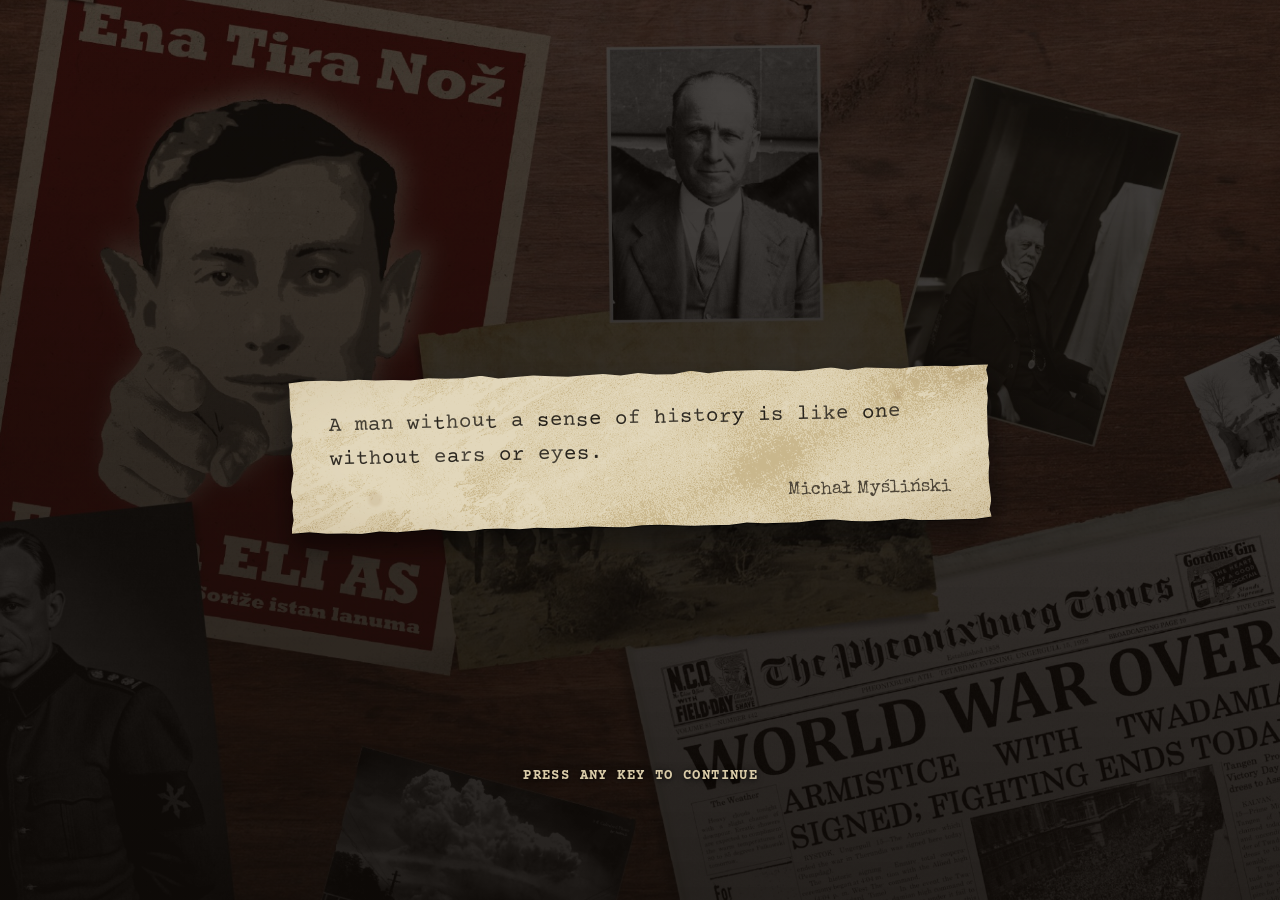
==== commit 814fe954: "newest version: 0.8.b-indev" ====
--- a/index.html
+++ b/index.html
@@ -16,7 +16,7 @@
     screen is the first thing drawn and this is what it is drawn on, so the fetch
     has to start while the HTML is still being read.
   -->
-  <link rel="preload" as="image" href="./data/img/start_menu_bg.jpg">
+  <link rel="preload" as="image" href="./data/img/ui/start_menu_bg.jpg">
   <link rel="stylesheet" href="./src/style.css">
 </head>
 
@@ -34,9 +34,11 @@
       <!-- data-dialog names the panel a button opens, so a new one is a button
            and a panel with no wiring of its own. -->
       <div class="start-buttons">
-        <button id="start-enter">Enter</button>
-        <button class="start-secondary" data-dialog="changelog">Changelog</button>
-        <button class="start-secondary" data-dialog="about">About</button>
+        <!-- data-sfx: a label and slips of paper, so they sound like paper. -->
+        <button id="start-enter" data-sfx="paper">Enter</button>
+        <button class="start-secondary" data-dialog="controls" data-sfx="paper">Controls</button>
+        <button class="start-secondary" data-dialog="changelog" data-sfx="paper">Changelog</button>
+        <button class="start-secondary" data-dialog="about" data-sfx="paper">About</button>
       </div>
 
       <p>
@@ -61,6 +63,39 @@
 
         <div class="dialog-body changelog-body">
           <section>
+            <h3>Indev v0.8.b <span>21 Oct 2026</span></h3>
+            <ul>
+              <li>All polities now have a government, with laws, national spirits, etc.</li>
+              <li>All populated provinces now have ideological support.</li>
+              <li>More flags added, though some still use the placeholder flag.</li>
+              <li>Overhauled the UI to look like paper, with some radio buttons I guess.</li>
+              <li>Puppets now appear in the diplomacy panel's relations.</li>
+              <li>Tooltip local time now shows whether it is day, twilight or night.</li>
+              <li>Added console commands for changing laws, government forms, doctrines, policies,
+                decrees and national spirits, and for setting infrastructure levels, factories,
+                forts and rail.</li>
+            </ul>
+          </section>
+
+          <section>
+            <h3>Indev v0.8.a <span>30 Sep 2026</span></h3>
+            <ul>
+              <li>Added country information/diplomacy panels.</li>
+              <li>Added already existing flags to countries, some still have placeholders right
+                now.</li>
+              <li>Added laws and national spirits to some countries, still work in progress. Sakan,
+                Meridon, Telmanland, and Therundia are done. Panathra is ongoing.</li>
+              <li>Some national spirits have custom icons: Krenland, Twadamia, Subeny, and
+                Kaganland.</li>
+              <li>Laws have custom icons, but not doctrines yet.</li>
+              <li>Overhauled forts so they now work on the county level.</li>
+              <li>Added "Controls" button to see controls in-game.</li>
+              <li>Added "Ideology" layer where each province's ideological popularity/make up is
+                shown.</li>
+            </ul>
+          </section>
+
+          <section>
             <h3>Indev v0.8 <span>1 Sep 2026</span></h3>
             <ul>
               <li>Added a barebones Happiness and unrest mechanic on the user interface.</li>
@@ -164,7 +199,7 @@
         </div>
 
         <div class="dialog-body about-body">
-          <img class="about-seal" src="./data/img/seal.png" width="2300" height="2300"
+          <img class="about-seal" src="./data/img/ui/seal.png" width="2300" height="2300"
             alt="Seal of the Chronic Worldbuilding Authority">
           <p>
             This game is part of the Chron Project, created by
@@ -188,33 +223,31 @@
   <div id="loading">
     <div class="loading-panel">
       <!--
-        The gauge and the quote share this box and cross-fade in it. The quote is
-        written in as soon as data/json/quotes.json is read, while still transparent,
-        so it is holding its own height before it is visible and nothing on the
-        screen moves when the two swap over. The gauge sits centred on top of it.
+        The quote card. Written in as soon as data/json/quotes.json is read, while
+        still transparent, so it is holding its own height before it is visible and
+        nothing on the screen moves when it arrives. The two shadow layers sit
+        behind the paper rather than being a filter on it; see style.css.
       -->
-      <div class="loading-stage">
-        <figure id="loading-quote">
+      <figure id="loading-quote">
+        <div class="quote-shadow soft"></div>
+        <div class="quote-shadow edge"></div>
+        <div class="quote-paper">
           <blockquote id="loading-quote-text"></blockquote>
           <figcaption id="loading-quote-by"></figcaption>
-        </figure>
-
-        <div class="loading-bar"><i></i></div>
-
-        <!-- Inside the stage and hung off its centre line, which is where the
-             gauge is. Placed after the stage it would sit below the whole box,
-             and the box is as tall as the quote it is holding room for, which
-             pushed this well clear of the gauge it belongs to. -->
-        <p id="loading-note">Loading&hellip;</p>
-      </div>
+        </div>
+      </figure>
     </div>
 
     <!--
-      Separate from the note above, and not in the panel's flow. The note reports
-      the stage of the load and belongs under the gauge; this asks for a keypress
-      and belongs at the foot of the window. One element doing both put the
-      loading text at the bottom of the screen.
+      At the foot of the window, where the prompt below takes over from it once
+      the map is built. The note reports the stage of the load and belongs under
+      the gauge.
     -->
+    <div class="loading-gauge">
+      <div class="loading-bar" aria-hidden="true">Loading  [<span class="done"></span><span class="todo">................................</span>]  <span class="pct">  0%</span></div>
+      <p id="loading-note">Loading&hellip;</p>
+    </div>
+
     <p id="loading-prompt">Press any key to continue</p>
   </div>
 
@@ -224,33 +257,32 @@
 
       <span class="sep"></span>
 
+      <!--
+        The map modes share one tray, since they are one choice among
+        themselves. The layer menu is in it too: picking a layer is picking what
+        the map shows, the same choice.
+      -->
+      <span id="modes">
       <button data-mode="political" class="active">Political</button>
       <button data-mode="province">Provinces</button>
       <button data-mode="terrain">Terrain</button>
       <button data-mode="county" hidden>Counties</button>
       <button data-mode="navy" hidden>Navy</button>
       <button data-mode="resources">Resources</button>
+      <button data-mode="ideology" hidden>Ideology</button>
 
       <!--
-        The infrastructure layers. A native select rather than seven more
-        buttons: the toolbar is already at its width, and these are one
-        choice among themselves rather than seven separate ones.
+        The infrastructure layers. A menu rather than more buttons: the
+        toolbar is already at its width, and these are one choice among
+        themselves rather than separate ones. main.js fills the list from
+        INFRA_NAME.
       -->
       <span id="infra-menu">
         <button id="infra-button" aria-haspopup="true" aria-expanded="false">
           <span id="infra-label">Infrastructure</span><i>&#9662;</i>
         </button>
-        <div id="infra-list" hidden>
-          <button data-layer="infra:road">Road</button>
-          <button data-layer="infra:electricity">Electricity</button>
-          <button data-layer="infra:fortification">Fortification</button>
-          <button data-layer="infra:supplyHub">Supply hub</button>
-          <button data-layer="infra:antiAir">Anti-air</button>
-          <button data-layer="infra:airBase">Air base</button>
-          <button data-layer="infra:factories">Factories</button>
-          <button data-layer="infra:hydro">Hydro</button>
-          <button data-layer="infra:rail">Rail</button>
-        </div>
+        <div id="infra-list" hidden></div>
+      </span>
       </span>
 
       <span class="sep"></span>
@@ -322,6 +354,7 @@
 
         <div class="card-row"><span>Terrain</span><span id="county-terrain">&mdash;</span></div>
         <div class="card-row"><span>Climate</span><span id="county-climate">&mdash;</span></div>
+        <div class="card-row"><span>Fort</span><span id="county-fort">&mdash;</span></div>
         <div class="card-row"><span>Railway</span><span id="county-rail">&mdash;</span></div>
         <div class="card-row"><span>Area</span><span id="county-area">&mdash;</span></div>
       </aside>
@@ -363,7 +396,7 @@
           <div class="card-meter" id="card-unrest-row">
             <span class="cm-label">Unrest</span>
             <span class="cm-value" id="card-unrest">0</span>
-            <span class="cm-bar unrest"><i id="card-unrest-fill"></i><u class="t40"></u><u class="t70"></u></span>
+            <span class="cm-bar unrest" id="card-unrest-bar"><i id="card-unrest-fill"></i></span>
             <span class="cm-note" id="card-unrest-note">&mdash;</span>
           </div>
         </div>
@@ -387,6 +420,92 @@
           </div>
         </div>
       </aside>
+
+      <!--
+        The country under CTRL + a left click. It answers a different question
+        from the other two panels: not what a piece of ground holds, but what a
+        state is and what may be done to it. It takes the left edge whole rather
+        than the bottom corner, and it is mutually exclusive with both of the
+        others because a diplomatic view of a country is not a look at one of
+        its provinces.
+
+        Two tabs. Diplomacy is the relations a country has and the actions
+        available against it, both under Relations between polities. The Intel
+        Ledger is what is known of its government and its forces, which is why
+        it is a ledger rather than a report: the figures are the ones a foreign
+        office would keep.
+      -->
+      <aside id="diplo" class="milled" aria-hidden="true">
+        <!-- The folder is #diplo itself; this is the typed sheet inside it. -->
+        <div class="diplo-sheet">
+        <div class="card-head">
+          <h2 id="diplo-name">&mdash;</h2>
+          <button id="diplo-close" title="Close (Esc)" aria-label="Close">&times;</button>
+        </div>
+
+        <div class="diplo-ident">
+          <span class="diplo-flag">
+            <img id="diplo-flag" alt="" src="./data/img/flags/placeholder.png">
+            <!-- A clip slid over the flag's top edge. One wire: the bend joining
+                 its two layers stands above the edge; the inner tongue runs down
+                 the face of the flag, round its small bend and back up to its
+                 free end; the long outer loop drops behind the flag at the edge.
+                 The flag's top edge is at y=8. -->
+            <svg class="paperclip" viewBox="0 0 13 34" aria-hidden="true">
+              <path d="M2.5 8 V4.5 A3 3 0 0 1 8.5 4.5 V22 A2 2 0 0 1 4.5 22 V12"/>
+            </svg>
+          </span>
+          <div class="diplo-titles">
+            <b id="diplo-polity">&mdash;</b>
+            <i id="diplo-faction">No faction</i>
+            <i id="diplo-leader">&mdash;</i>
+          </div>
+          <div class="diplo-meters">
+            <span><u>Stability</u><b id="diplo-stability">0%</b></span>
+            <span><u>Manpower</u><b id="diplo-manpower">0%</b></span>
+          </div>
+        </div>
+
+        <div class="diplo-portrait-row">
+          <!-- The frame carries the photo corners, round the leader's portrait
+               or the placeholder photograph alike. -->
+          <span class="diplo-photo" id="diplo-photo">
+            <img id="diplo-portrait" class="diplo-portrait" alt=""
+                 src="./data/img/portraits/placeholder.png">
+          </span>
+          <div class="diplo-stack">
+            <div class="diplo-party">
+              <b id="diplo-party">Placeholder</b>
+              <i id="diplo-ideology">&mdash;</i>
+              <!-- Elections are not simulated yet, so either answer is a blank. -->
+              <i id="diplo-election" class="blank">No Election</i>
+            </div>
+            <div class="diplo-focus" id="diplo-focus">No National Focus set</div>
+          </div>
+        </div>
+
+        <div class="diplo-spirits" id="diplo-spirits"></div>
+
+        <div class="diplo-tabs" id="diplo-tabs">
+          <!-- data-sfx: a tab is a page turned, so it sounds like paper, not a key. -->
+          <button type="button" id="diplo-tab-diplomacy" class="on" data-sfx="paper">Diplomacy</button>
+          <button type="button" id="diplo-tab-ledger" data-sfx="paper">Intel Ledger</button>
+        </div>
+
+        <div class="diplo-body">
+          <div class="diplo-pane" id="diplo-pane-diplomacy">
+            <div class="diplo-box" id="diplo-relations"></div>
+            <div class="diplo-box" id="diplo-actions"></div>
+          </div>
+          <div class="diplo-pane" id="diplo-pane-ledger" hidden>
+            <div class="diplo-box" id="diplo-ledger-left"></div>
+            <div class="diplo-box" id="diplo-ledger-right"></div>
+          </div>
+        </div>
+        </div>
+      </aside>
+      <!-- The folder's tab. After #diplo, not inside it: see .diplo-folder-tab. -->
+      <span class="folder-tab diplo-folder-tab" aria-hidden="true">Dossier</span>
     </div>
   </div>
 
@@ -402,15 +521,43 @@
     No close button in the head: Resume is the close, and two ways to do the
     same thing on a menu of two buttons is one too many.
   -->
+  <div id="controls" class="start-dialog" aria-hidden="true">
+    <div class="dialog-panel milled" role="dialog" aria-label="Controls">
+      <div class="dialog-head">
+        <h2>Controls</h2>
+        <button class="dialog-close" title="Close (Esc)" aria-label="Close">&times;</button>
+      </div>
+
+      <div class="dialog-body controls-body">
+        <dl>
+          <dt>Left click</dt><dd>Select a province</dd>
+          <dt>Right click</dt><dd>Select a county</dd>
+          <dt>Ctrl + left click</dt><dd>Open a country</dd>
+          <dt>Ctrl + right click</dt><dd>Open a member of a realm</dd>
+          <dt>Drag</dt><dd>Pan</dd>
+          <dt>Scroll, + and &minus;</dt><dd>Zoom</dd>
+          <dt>0</dt><dd>Fit the map</dd>
+          <dt>Space</dt><dd>Pause</dd>
+          <dt id="speed-keys">1 to 3</dt><dd>Speed</dd>
+          <dt>`</dt><dd>Development inspector</dd>
+          <dt>Esc</dt><dd>Dismiss, pause menu</dd>
+        </dl>
+      </div>
+    </div>
+  </div>
+
   <div id="pause" aria-hidden="true">
-    <div class="dialog-panel" role="dialog" aria-modal="true" aria-label="Paused">
-      <div class="dialog-head">
-        <h2>Paused</h2>
-      </div>
-
-      <div class="dialog-body pause-body">
-        <button id="pause-resume">Resume game</button>
-        <button id="pause-quit" class="start-secondary">Quit to start menu</button>
+    <!-- A folder: the tab carries the heading, outside the board so the
+         board's clipped texture cannot cut it off. -->
+    <div class="pause-folder">
+      <span class="folder-tab" aria-hidden="true">Paused</span>
+      <div class="dialog-panel pause-board" role="dialog" aria-modal="true" aria-label="Paused">
+        <div class="pause-body">
+          <!-- data-sfx: the same label and slips as the start menu, so the same paper sound. -->
+          <button id="pause-resume" data-sfx="paper">Resume game<span class="key-hint" aria-hidden="true">Esc</span></button>
+          <button id="pause-controls" class="start-secondary" data-sfx="paper">Controls</button>
+          <button id="pause-quit" class="start-secondary" data-sfx="paper">Quit to start menu</button>
+        </div>
       </div>
     </div>
   </div>
@@ -454,6 +601,7 @@
       <h1>Selected</h1>
       <h2 id="sel-name">&mdash;</h2>
       <div id="sel-body" class="hint">Click a province on the map.</div>
+      <div id="government"></div>
       <div id="neighbours"></div>
     </div>
   </div>
--- a/src/style.css
+++ b/src/style.css
@@ -33,32 +33,147 @@
   font-display: swap;
 }
 
+/* ======================================================= typewriter faces
+   Two typewriters, both licensed to travel with the code like Cabin above.
+   Courier Prime (SIL OFL 1.1, OFL-CourierPrime.txt) sets every control and
+   figure: it was drawn for the screen, has a true bold, stays clean at 11 to 13
+   pixels, and its fixed width lines a column of numbers up without asking for
+   tabular figures. Special Elite (Apache 2.0, LICENSE-SpecialElite.txt) is an
+   inked, worn machine, kept to names and stamps because below about 15 pixels
+   its wear turns to noise.
+
+   Each in two files, Latin and Latin Extended, cut by unicode-range so the
+   second is fetched only when a name needs it. The quotes alone want ł, ś and
+   ń, which the Latin file does not carry. */
+@font-face {
+  font-family: "Courier Prime";
+  src: url("../data/ui/fonts/courierprime-400i-latin-ext.woff2") format("woff2");
+  font-style: italic;
+  font-weight: 400;
+  font-display: swap;
+  unicode-range: U+0100-02BA, U+02BD-02C5, U+02C7-02CC, U+02CE-02D7, U+02DD-02FF, U+0304, U+0308, U+0329, U+1D00-1DBF, U+1E00-1E9F, U+1EF2-1EFF, U+2020, U+20A0-20AB, U+20AD-20C4, U+2113, U+2C60-2C7F, U+A720-A7FF;
+}
+
+@font-face {
+  font-family: "Courier Prime";
+  src: url("../data/ui/fonts/courierprime-400i-latin.woff2") format("woff2");
+  font-style: italic;
+  font-weight: 400;
+  font-display: swap;
+  unicode-range: U+0000-00FF, U+0131, U+0152-0153, U+02BB-02BC, U+02C6, U+02DA, U+02DC, U+0304, U+0308, U+0329, U+2000-206F, U+20AC, U+2122, U+2191, U+2193, U+2212, U+2215, U+FEFF, U+FFFD;
+}
+
+@font-face {
+  font-family: "Courier Prime";
+  src: url("../data/ui/fonts/courierprime-400-latin-ext.woff2") format("woff2");
+  font-style: normal;
+  font-weight: 400;
+  font-display: swap;
+  unicode-range: U+0100-02BA, U+02BD-02C5, U+02C7-02CC, U+02CE-02D7, U+02DD-02FF, U+0304, U+0308, U+0329, U+1D00-1DBF, U+1E00-1E9F, U+1EF2-1EFF, U+2020, U+20A0-20AB, U+20AD-20C4, U+2113, U+2C60-2C7F, U+A720-A7FF;
+}
+
+@font-face {
+  font-family: "Courier Prime";
+  src: url("../data/ui/fonts/courierprime-400-latin.woff2") format("woff2");
+  font-style: normal;
+  font-weight: 400;
+  font-display: swap;
+  unicode-range: U+0000-00FF, U+0131, U+0152-0153, U+02BB-02BC, U+02C6, U+02DA, U+02DC, U+0304, U+0308, U+0329, U+2000-206F, U+20AC, U+2122, U+2191, U+2193, U+2212, U+2215, U+FEFF, U+FFFD;
+}
+
+@font-face {
+  font-family: "Courier Prime";
+  src: url("../data/ui/fonts/courierprime-700-latin-ext.woff2") format("woff2");
+  font-style: normal;
+  font-weight: 700;
+  font-display: swap;
+  unicode-range: U+0100-02BA, U+02BD-02C5, U+02C7-02CC, U+02CE-02D7, U+02DD-02FF, U+0304, U+0308, U+0329, U+1D00-1DBF, U+1E00-1E9F, U+1EF2-1EFF, U+2020, U+20A0-20AB, U+20AD-20C4, U+2113, U+2C60-2C7F, U+A720-A7FF;
+}
+
+@font-face {
+  font-family: "Courier Prime";
+  src: url("../data/ui/fonts/courierprime-700-latin.woff2") format("woff2");
+  font-style: normal;
+  font-weight: 700;
+  font-display: swap;
+  unicode-range: U+0000-00FF, U+0131, U+0152-0153, U+02BB-02BC, U+02C6, U+02DA, U+02DC, U+0304, U+0308, U+0329, U+2000-206F, U+20AC, U+2122, U+2191, U+2193, U+2212, U+2215, U+FEFF, U+FFFD;
+}
+
+@font-face {
+  font-family: "Special Elite";
+  src: url("../data/ui/fonts/specialelite-400-latin-ext.woff2") format("woff2");
+  font-style: normal;
+  font-weight: 400;
+  font-display: swap;
+  unicode-range: U+0100-02BA, U+02BD-02C5, U+02C7-02CC, U+02CE-02D7, U+02DD-02FF, U+0304, U+0308, U+0329, U+1D00-1DBF, U+1E00-1E9F, U+1EF2-1EFF, U+2020, U+20A0-20AB, U+20AD-20C4, U+2113, U+2C60-2C7F, U+A720-A7FF;
+}
+
+@font-face {
+  font-family: "Special Elite";
+  src: url("../data/ui/fonts/specialelite-400-latin.woff2") format("woff2");
+  font-style: normal;
+  font-weight: 400;
+  font-display: swap;
+  unicode-range: U+0000-00FF, U+0131, U+0152-0153, U+02BB-02BC, U+02C6, U+02DA, U+02DC, U+0304, U+0308, U+0329, U+2000-206F, U+20AC, U+2122, U+2191, U+2193, U+2212, U+2215, U+FEFF, U+FFFD;
+}
+
 /* ============================================================ palette
-   Wartime strategy-map styling. Everything is one family of desaturated
-   steel blues; the only "accent" is a lighter, slightly cooler steel, so
-   emphasis comes from value and not from a second hue. */
+   A ministry dossier. Manila boards, sheets of aged paper typed on, and ink in
+   the two colours a typewriter ribbon carries: black for what is, red for what
+   is lost, refused or stamped. Red is never used for decoration, so wherever it
+   appears it is saying that. One more ink, green, marks a bonus in a tooltip
+   or a breakdown, so good and bad are told apart before the figure is read.
+
+   The paper is deliberately not white. A bright sheet over a dark map reads as
+   a hole in the screen; this one sits at the value of the manila beside it. */
 :root {
+  --manila: #c7aa6c;
+  --manila-lo: #b4975b;
+  --manila-edge: #7d6235;
+  --sheet: #d9cba8;
+  --sheet-lo: #cfc09c;
+
+  --ink: #221e18;
+  --ink-2: #4d4538;
+  /* labels, and every blank the game has not filled in yet */
+  --ink-3: #7d725f;
+  --ruled: #a48f66;
+  --ribbon: #9b2a1f;
+  /* The green of a bonus, the one meaning red does not cover. Deep enough to
+     read on the sheet as ink and not as a highlight. */
+  --good: #2f6b2f;
+  --text-dim: var(--ink-3);
+
+  /* The keys: a black cap in a nickel rim, the parts of a typewriter a finger
+     actually touches. */
+  --key-rim: #9a927f;
+  --key-cap: radial-gradient(circle at 50% 32%, #4a4237, #17130f 68%);
+
+  /* Every key stands on a 3px edge, the side of it showing under the cap. A
+     press moves the cap down by exactly the edge it loses, so the base stays
+     where it is: 2px under the pointer, the full 3px when pressed or held open,
+     where the cap also darkens into its own shadow. One set of figures for
+     every key on the screen, so no two press differently. */
+  --key-edge: 0 0 0 1px #2f2a22, 0 3px 0 #2f2a22, inset 0 1px 0 rgba(255, 255, 255, .18);
+  --key-edge-hover: 0 0 0 1px #2f2a22, 0 1px 0 #2f2a22, inset 0 1px 0 rgba(255, 255, 255, .18);
+  --key-edge-down: 0 0 0 1px #2f2a22, inset 0 2px 4px rgba(0, 0, 0, .75);
+  --key-hover-drop: 2px;
+  --key-down-drop: 3px;
+  --key-cap-down: radial-gradient(circle at 50% 70%, #2a241c, #100d0a 72%);
+  --key-rim-down: #7d7667;
+  --key-legend-down: #ab9f80;
+
+  /* The ring drawn round a selected province on the map, which keeps its gold:
+     it is drawn on the map and not on paper. */
+  --gold: #cea35e;
+
+  /* The ground behind the map and behind the start screens' photograph, seen
+     only at their edges. main.js clears the map canvas to the same colour. */
   --steel-deepest: #0c1015;
-  --steel-deep: #12171e;
-  --steel: #1a212a;
-  --steel-raised: #222b36;
-  --steel-hover: #2b3644;
-
-  --rule: #313d4c;
-  --rule-bright: #46566a;
-
-  --accent: #7f97b2;
-  /* selected / interactive */
-  --accent-bright: #a8bdd4;
-  --accent-dim: #3f5064;
-
-  --paper: #dfe5ec;
-  /* the brightest text gets */
-  --text: #b9c2cf;
-  --dim: #78849a;
-
-  /* One place, because the panel's slide parks it at exactly minus its width. */
-  --panel-w: 320px;
+
+  /* How far the start screens' photograph overhangs the window on every side,
+     which is the room the parallax drift has to move in. */
+  --parallax-slack: 40px;
 
   /* The instant the loading screen's handover lands on, measured from the
      moment `ready` is set. The quote finishes arriving here, the prompt
@@ -72,29 +187,14 @@
   --bevel: inset 0 1px 0 rgba(255, 255, 255, .06), inset 0 -1px 0 rgba(0, 0, 0, .35);
 
   /* ---------------------------------------------------------- typeface
-     A humanist sans rather than a geometric one, which is what carries the
-     period. Gill Sans and its relatives were everywhere in Britain by the
-     war, on railway signage, posters and the first Penguin jackets, and a
-     signage face reads cold beside them.
-
-     Cabin, shipped with the repo, is the one that renders. See the
-     @font-face at the top of this file for why it is not Gill Sans itself.
-
-     Nothing but generics after it. Naming local faces as fallbacks meant
-     the page asked the system for "Gill Sans MT", "Gill Sans" and
-     "Franklin Gothic Book" on every load, which a browser resisting
-     fingerprinting refuses and logs: "Request for font Gill Sans blocked
-     at visibility level 3". Cabin ships with the code precisely so that
-     there is nothing to ask for. Segoe UI is named directly as the fallback,
-     not reached through system-ui.
-
-     One face was ruled out on evidence rather than taste. Candara sets
-     old-style figures by default, which draws zero at x-height with no
-     flat top, so "0/0" comes out looking like "o/o", and a panel of
-     numbers is the one place that cannot be allowed. */
+     The chrome is typed. Courier Prime for anything read, Special Elite for
+     the few names set large enough to carry its wear. */
+  --type: "Courier Prime", "Courier New", monospace;
+  --stamp: "Special Elite", "Courier Prime", "Courier New", monospace;
+
+  /* Cabin, the humanist sans this game was set in before, and still the face
+     of the resource layer's lettering (RESOURCE_FACE in main.js). */
   --ui: Cabin, "Segoe UI", sans-serif;
-  /* Not a second family. Cabin's width axis IS the condensed cut, reached
-     with font-stretch at each use. */
   --ui-narrow: var(--ui);
 
   /* The plain interface sans, kept for the two places atmosphere is not the
@@ -142,7 +242,10 @@
      that the panel does not read as one large stain. Raise it for a coarser
      surface, lower it for a finer one; everything moves together. */
   --texture-size: 940px;
-  --texture-strength: .17;
+  /* How hard the sheet is blended in. .17 suited dark steel; on paper and board
+     the same soft-light blend needs about three times that before it reads as
+     fibre and handling rather than as a faint stain. */
+  --texture-strength: .5;
 }
 
 /* The overlay sits above the box's own background and BELOW its text, which is
@@ -173,14 +276,22 @@
    Fixed, they are simply big enough for a display larger than any this will run
    on, and nothing moves. */
 #toolbar::before,
-#panel::after,
 #tooltip::after,
 #card::after,
 #county-card::after,
+#diplo::after,
 #toolbar button::after,
-.toggles button::after,
 .dialog-panel::after,
-#start-enter::after {
+#start-enter::after,
+#pause-resume::after,
+.start-secondary::after,
+.start-panel p::after,
+.quote-paper::after,
+#infra-list::after,
+#clock-face::after,
+.diplo-sheet::after,
+.pause-body::after,
+.folder-tab::after {
   content: "";
   position: absolute;
   top: 0;
@@ -198,14 +309,22 @@
 /* Hosts clip their own overlay, and isolate so its negative z-index cannot fall
    behind the host itself and vanish. */
 #toolbar,
-#panel,
 #tooltip,
 #card,
 #county-card,
+#diplo,
 #toolbar button,
-.toggles button,
 .dialog-panel,
-#start-enter {
+#start-enter,
+#pause-resume,
+.start-secondary,
+.start-panel p,
+.quote-paper,
+#infra-list,
+#clock-face,
+.diplo-sheet,
+.pause-body,
+.folder-tab {
   isolation: isolate;
   overflow: hidden;
 }
@@ -214,12 +333,19 @@
    because it is positioned already — it is placed at the cursor, and making it
    relative would drop it back to wherever it sits in the flow. */
 #toolbar,
-#panel,
 #toolbar button,
-.toggles button,
 .dialog-panel,
-#start-enter {
+#start-enter,
+#clock-face,
+.diplo-sheet,
+.pause-body {
   position: relative;
+}
+
+/* Keys carry no grain: a lacquered cap is not paper or board. Every button on
+   the toolbar is a key. */
+#toolbar button::after {
+  opacity: 0;
 }
 
 /* --- a different piece of the sheet for each box.
@@ -237,12 +363,6 @@
   --tex-at: -210px -40px;
 }
 
-#panel {
-  --tex-span: 4400px;
-  --tex-turn: 118deg;
-  --tex-at: -60px -300px;
-}
-
 #start-enter {
   --tex-span: 560px;
   --tex-turn: 204deg;
@@ -263,43 +383,127 @@
   --tex-at: -320px -145px;
 }
 
-/* The mode buttons and the debug button — six in a row, so all six differ.
-   nth-of-type counts within a parent, and the zoom buttons sit inside their own
-   span, so they form a second run of their own and are listed separately. */
-#toolbar>button:nth-of-type(1) {
+/* The map modes. Keys carry no grain, so these settings are idle; they are kept
+   so that a mode drawn as paper again picks up a crop of its own. */
+#modes>button:nth-of-type(1) {
   --tex-span: 380px;
   --tex-turn: 27deg;
   --tex-at: -30px -190px;
 }
 
-#toolbar>button:nth-of-type(2) {
+#modes>button:nth-of-type(2) {
   --tex-span: 380px;
   --tex-turn: 143deg;
   --tex-at: -260px -70px;
 }
 
-#toolbar>button:nth-of-type(3) {
+#modes>button:nth-of-type(3) {
   --tex-span: 380px;
   --tex-turn: 236deg;
   --tex-at: -120px -330px;
 }
 
-#toolbar>button:nth-of-type(4) {
+#modes>button:nth-of-type(4) {
   --tex-span: 380px;
   --tex-turn: 311deg;
   --tex-at: -340px -20px;
 }
 
-#toolbar>button:nth-of-type(5) {
+#modes>button:nth-of-type(5) {
   --tex-span: 380px;
   --tex-turn: 198deg;
   --tex-at: -215px -285px;
 }
 
-#toolbar>button:nth-of-type(6) {
+#modes>button:nth-of-type(6) {
   --tex-span: 380px;
   --tex-turn: 76deg;
   --tex-at: -55px -365px;
+}
+
+#modes>button:nth-of-type(7) {
+  --tex-span: 380px;
+  --tex-turn: 59deg;
+  --tex-at: -165px -235px;
+}
+
+#infra-list {
+  --tex-span: 800px;
+  --tex-turn: 187deg;
+  --tex-at: -240px -110px;
+}
+
+#clock-face {
+  --tex-span: 600px;
+  --tex-turn: 118deg;
+  --tex-at: -60px -300px;
+}
+
+/* The slips on the start screen, the note under them and the quote card. */
+.start-secondary {
+  --tex-span: 520px;
+}
+
+.start-buttons .start-secondary:nth-child(2) {
+  --tex-turn: 98deg;
+  --tex-at: -95px -300px;
+}
+
+.start-buttons .start-secondary:nth-child(3) {
+  --tex-turn: 12deg;
+  --tex-at: -180px -85px;
+}
+
+.start-buttons .start-secondary:nth-child(4) {
+  --tex-turn: 219deg;
+  --tex-at: -355px -120px;
+}
+
+.start-panel p {
+  --tex-span: 1100px;
+  --tex-turn: 167deg;
+  --tex-at: -300px -160px;
+}
+
+.quote-paper {
+  --tex-span: 1600px;
+  --tex-turn: 63deg;
+  --tex-at: -310px -210px;
+}
+
+/* The pause folder: its tab, its board, its sheet and the label on it. */
+.folder-tab {
+  --tex-span: 400px;
+  --tex-turn: 236deg;
+  --tex-at: -120px -330px;
+}
+
+#pause .pause-board {
+  --tex-span: 1400px;
+  --tex-turn: 96deg;
+  --tex-at: -270px -330px;
+}
+
+.pause-body {
+  --tex-span: 1300px;
+  --tex-turn: 304deg;
+  --tex-at: -250px -35px;
+}
+
+#pause-resume {
+  --tex-span: 820px;
+  --tex-turn: 27deg;
+  --tex-at: -30px -190px;
+}
+
+.pause-body .start-secondary:nth-of-type(2) {
+  --tex-turn: 271deg;
+  --tex-at: -320px -145px;
+}
+
+.pause-body .start-secondary:nth-of-type(3) {
+  --tex-turn: 143deg;
+  --tex-at: -340px -20px;
 }
 
 /* The layer menu, on the same terms. Seven rows sharing one offset showed the
@@ -369,84 +573,11 @@
   --tex-at: -280px -160px;
 }
 
-/* Twelve overlay toggles, twelve settings, so nothing repeats down the grid. */
-.toggles button:nth-of-type(1) {
-  --tex-span: 380px;
-  --tex-turn: 62deg;
-  --tex-at: -180px -260px;
-}
-
-.toggles button:nth-of-type(2) {
-  --tex-span: 380px;
-  --tex-turn: 175deg;
-  --tex-at: -95px -35px;
-}
-
-.toggles button:nth-of-type(3) {
-  --tex-span: 380px;
-  --tex-turn: 288deg;
-  --tex-at: -300px -215px;
-}
-
-.toggles button:nth-of-type(4) {
-  --tex-span: 380px;
-  --tex-turn: 341deg;
-  --tex-at: -45px -150px;
-}
-
-.toggles button:nth-of-type(5) {
-  --tex-span: 380px;
-  --tex-turn: 129deg;
-  --tex-at: -355px -95px;
-}
-
-.toggles button:nth-of-type(6) {
-  --tex-span: 380px;
-  --tex-turn: 216deg;
-  --tex-at: -140px -380px;
-}
-
-.toggles button:nth-of-type(7) {
-  --tex-span: 380px;
-  --tex-turn: 33deg;
-  --tex-at: -230px -290px;
-}
-
-.toggles button:nth-of-type(8) {
-  --tex-span: 380px;
-  --tex-turn: 297deg;
-  --tex-at: -400px -55px;
-}
-
-.toggles button:nth-of-type(9) {
-  --tex-span: 380px;
-  --tex-turn: 108deg;
-  --tex-at: -65px -320px;
-}
-
-.toggles button:nth-of-type(10) {
-  --tex-span: 380px;
-  --tex-turn: 251deg;
-  --tex-at: -285px -125px;
-}
-
-.toggles button:nth-of-type(11) {
-  --tex-span: 380px;
-  --tex-turn: 14deg;
-  --tex-at: -160px -400px;
-}
-
-.toggles button:nth-of-type(12) {
-  --tex-span: 380px;
-  --tex-turn: 231deg;
-  --tex-at: -310px -95px;
-}
-
 body {
   margin: 0;
   background: var(--steel-deepest);
-  color: var(--text);
-  font: 14px/1.5 var(--ui);
+  color: var(--ink);
+  font: 14px/1.5 var(--type);
   display: flex;
   height: 100vh;
   overflow: hidden;
@@ -480,7 +611,7 @@
    so the layer is promoted whether or not the browser judges it worth
    promoting on its own.
 
-   The 40px of slack is what the movement runs into. PARALLAX_PX in main.js is
+   --parallax-slack is what the movement runs into. PARALLAX_PX in main.js is
    the furthest the layer ever travels and has to stay under this figure, or
    the edge of the photograph comes into view at the extremes. Fixed pixels
    rather than a percentage or a scale, so the slack is the same on a small
@@ -489,12 +620,12 @@
 #start::before {
   content: "";
   position: absolute;
-  inset: -40px;
+  inset: calc(-1 * var(--parallax-slack));
   z-index: -1;
   pointer-events: none;
   /* Relative to THIS FILE, not to index.html — a stylesheet resolves its own
      URLs, so moving the CSS into src/ moved the meaning of every path in it. */
-  background: url('../data/img/start_menu_bg.jpg') center / cover no-repeat;
+  background: url('../data/img/ui/start_menu_bg.jpg') center / cover no-repeat;
   transform: translate3d(var(--parallax-x, 0px), var(--parallax-y, 0px), 0);
 }
 
@@ -513,12 +644,12 @@
 }
 
 #start::after {
-  background: linear-gradient(rgba(8, 11, 16, .62), rgba(8, 11, 16, .82));
+  background: linear-gradient(rgba(14, 10, 7, .62), rgba(14, 10, 7, .82));
 }
 
 /* Darker than the menu's, because a quote has to be read on this one. */
 #loading::after {
-  background: linear-gradient(rgba(8, 11, 16, .76), rgba(8, 11, 16, .9));
+  background: linear-gradient(rgba(14, 10, 7, .76), rgba(14, 10, 7, .9));
 }
 
 /* startParallax() refuses to run under this preference and never attaches its
@@ -577,124 +708,127 @@
   text-align: center;
 }
 
-/* The game's name, and nearly the only thing on screen while it is shown, so it
-   is allowed to behave like a title rather than a caption. Tracking comes down
-   as the size goes up: at 15px the wide spacing was what made a small line feel
-   deliberate, and at 40px the same amount would only pull the words apart. */
+/* The game's name, typed rather than set. At this size Special Elite's uneven
+   ink is the whole effect, so it is left in mixed case and barely tracked: a
+   name typed on a file is written the way it is said. */
 .start-panel h1 {
-  font-family: var(--ui-narrow);
-  font-stretch: 82%;
-  margin: 0 0 38px;
-  font-size: 40px;
-  font-weight: 600;
-  letter-spacing: .2em;
-  /* Letter-spacing adds its space after the LAST letter as well, which drags a
-     centred line visibly left. Indenting by the same amount puts it back. */
-  text-indent: .2em;
-  line-height: 1.15;
-  text-transform: uppercase;
-  color: var(--paper);
-  text-shadow: 0 2px 12px rgba(0, 0, 0, .8);
-}
-
-/* Stacked, Enter first. Both are sized to their own text rather than to each
-   other: the filled button being the wider of the two is what says which one
-   the screen is asking for. */
+  margin: 0 0 34px;
+  font: 400 60px/1.05 var(--stamp);
+  letter-spacing: .02em;
+  color: var(--sheet);
+  text-shadow: 0 2px 0 rgba(0, 0, 0, .6), 0 4px 22px rgba(0, 0, 0, .8);
+}
+
+/* Stacked, Enter first. The label is the wider of the two kinds of button,
+   which is what says which one the screen is asking for. */
 .start-buttons {
   display: flex;
   flex-direction: column;
   align-items: center;
-  gap: 11px;
+  gap: 12px;
 }
 
 /* The primary action on a screen that has stopped to ask something, wherever
    that screen is. Enter on the start menu and Resume on the pause menu are the
    same button doing the same job, so they are one rule rather than two that
-   have to be kept in step. The texture overlay above is deliberately not
-   extended to the second of them: the start screen's buttons sit on bare
-   photography and need the grain to read as objects, while the pause menu's
-   sit inside a panel that is already carrying it. */
+   have to be kept in step.
+
+   A filed label: manila, with a ruled double border in ribbon red. The border
+   is four inset shadows rather than borders and an outline, so it follows the
+   box exactly at any size and costs no layout. */
 #start-enter,
 #pause-resume {
-  font-family: var(--ui-narrow);
-  font-stretch: 82%;
-  background: linear-gradient(180deg, #46586e, #2b3746);
-  color: var(--paper);
-  border: 1px solid var(--rule-bright);
-  border-top-color: var(--accent);
-  border-radius: 2px;
-  padding: 13px 54px;
-  font: inherit;
-  font-size: 14px;
-  font-weight: 600;
-  letter-spacing: .24em;
+  position: relative;
+  min-width: 260px;
+  padding: 19px 54px 16px;
+  background: var(--manila);
+  color: var(--ink);
+  border: 1px solid var(--manila-edge);
+  border-radius: 0;
+  font: 400 24px/1 var(--stamp);
+  letter-spacing: .12em;
+  /* Letter-spacing adds its space after the LAST letter as well, which drags a
+     centred line visibly left. Indenting by the same amount puts it back. */
+  text-indent: .12em;
   text-transform: uppercase;
   cursor: pointer;
-  box-shadow: inset 0 1px 0 rgba(255, 255, 255, .14), 0 6px 22px rgba(0, 0, 0, .55);
-  transition: background .14s, border-color .14s;
+  box-shadow: 0 10px 24px rgba(0, 0, 0, .6),
+    inset 0 0 0 5px var(--manila), inset 0 0 0 8px var(--ribbon),
+    inset 0 0 0 9px var(--manila), inset 0 0 0 10px var(--ribbon);
+  transition: background .14s, transform .14s;
 }
 
 #start-enter:hover:not(:disabled),
 #pause-resume:hover:not(:disabled) {
-  background: linear-gradient(180deg, #566b85, #354355);
-  border-top-color: var(--accent-bright);
+  background: #cfb378;
+  transform: translateY(-1px);
 }
 
 #start-enter:disabled {
   opacity: .45;
   cursor: default;
-  letter-spacing: .18em;
-}
-
+}
+
+/* No focus ring. The game puts the focus here itself as each screen opens, so
+   a ring would stand round the label nearly all the time, framing what its two
+   red rules already frame. It is the button Enter and Esc answer to anyway. */
 #start-enter:focus-visible,
 #pause-resume:focus-visible {
-  outline: 1px solid var(--accent-bright);
-  outline-offset: 3px;
-}
-
-/* The buttons that are not Enter. Held to a shared width so the stack under it
-   has one edge rather than two ragged ones — they are a group, and a group of
-   one-word buttons at their natural widths does not read as one. */
+  outline: none;
+}
+
+/* The buttons that are not Enter: typed slips laid on the desk. Held to a
+   shared width so the stack has one edge rather than a ragged one, and each
+   turned a fraction off square, since nothing put down by hand lands straight.
+   `rotate` rather than `transform`, so the lift on hover adds to the turn
+   instead of replacing it. */
 .start-secondary {
-  font-family: var(--ui-narrow);
-  font-stretch: 82%;
-  min-width: 150px;
-  background: rgba(18, 23, 30, .55);
-  color: var(--text);
-  border: 1px solid var(--rule-bright);
-  border-radius: 2px;
-  padding: 9px 22px;
-  font-size: 12px;
-  font-weight: 600;
-  letter-spacing: .22em;
+  position: relative;
+  min-width: 210px;
+  padding: 13px 22px 11px;
+  background: var(--sheet);
+  color: var(--ink);
+  border: 0;
+  border-radius: 0;
+  font: 700 14px/1 var(--type);
+  letter-spacing: .08em;
+  text-indent: .08em;
   text-transform: uppercase;
   cursor: pointer;
-  transition: background .14s, border-color .14s, color .14s;
-}
+  box-shadow: 0 5px 14px rgba(0, 0, 0, .55);
+  transition: transform .14s, box-shadow .14s;
+}
+
+.start-buttons .start-secondary:nth-child(2) { rotate: -.6deg; }
+.start-buttons .start-secondary:nth-child(3) { rotate: .5deg; }
+.start-buttons .start-secondary:nth-child(4) { rotate: -.3deg; }
 
 .start-secondary:hover {
-  background: rgba(40, 51, 64, .75);
-  border-color: var(--accent);
-  color: var(--paper);
+  transform: translateY(-1px);
+  box-shadow: 0 8px 18px rgba(0, 0, 0, .6);
 }
 
 .start-secondary:focus-visible {
-  outline: 1px solid var(--accent-bright);
+  outline: 2px solid var(--ribbon);
   outline-offset: 3px;
 }
 
-/* Held to its own measure rather than the panel's, which is as wide as the title
-   needs. `auto` on both sides in the SAME rule that sets the margin: written as
-   two rules, whichever came last won the shorthand and quietly zeroed the
-   centring, leaving the paragraph in a narrow box against the panel's left
-   edge — centred text, off-centre block. */
+/* The note under the menu, typed on a card of its own and put down a little
+   crooked. Held to its own measure rather than the panel's, which is as wide
+   as the title needs. `auto` on both sides in the SAME rule that sets the
+   margin: written as two rules, whichever came last won the shorthand and
+   quietly zeroed the centring. */
 .start-panel p {
+  position: relative;
   max-width: 470px;
   margin: 30px auto 0;
-  font-size: 13px;
-  line-height: 1.65;
-  color: var(--text);
-  text-shadow: 0 1px 6px rgba(0, 0, 0, .9);
+  padding: 12px 18px 13px;
+  background: var(--sheet-lo);
+  color: var(--ink);
+  font: 400 13.5px/1.55 var(--type);
+  text-align: left;
+  rotate: -.8deg;
+  box-shadow: 0 6px 16px rgba(0, 0, 0, .55);
 }
 
 /* ==================================================== loading screen
@@ -711,7 +845,7 @@
   align-items: center;
   justify-content: center;
   /* Ground colour only, as on the menu. The art itself is the shared layer
-     below, which is what keeps the handover between the two screens from
+     above, which is what keeps the handover between the two screens from
      changing the picture underneath — including how far it has drifted. */
   background: var(--steel-deepest);
   transition: opacity .45s ease;
@@ -726,117 +860,79 @@
   transition: opacity .45s ease, visibility 0s .45s;
 }
 
-/* A definite width, not a shrink-to-fit one. As a flex item this box takes the
-   width of its widest child, and until the quote text is written that is the
-   194px gauge, which wrapped "Loading data" onto two lines. */
+/* Holds the quote card in the middle of the window. The gauge is not in here:
+   it lives at the foot of the screen, where the prompt takes over from it. */
 .loading-panel {
   width: 100%;
-  max-width: 684px;
+  max-width: 780px;
   padding: 0 32px;
-  text-align: center;
-}
-
-/* A twelve cell gauge rather than a filling bar. Indeterminate on purpose: the
-   work behind it is a fetch, a distance transform and a full repaint, none of
-   which report progress, so a bar filling to a number would be inventing one.
-
-   The cells are cut from the background rather than being twelve elements, and
-   the lit one is a single block stepped across them. Square corners, hairline
-   frame, and a jump per cell rather than a slide — an instrument reading, not a
-   progress bar. */
-.loading-bar {
-  /* content-box on purpose, against the border-box everything else uses. The
-     192px has to be the INNER width, since it is twelve 16px cells and the
-     stepping below moves in 16px jumps. Under border-box the frame would eat
-     two of those pixels and the light would drift out of its cells. */
-  box-sizing: content-box;
-  position: relative;
-  width: 192px;
-  height: 13px;
-  margin: 0 auto;
-  overflow: hidden;
-  border: 1px solid var(--rule-bright);
-  background:
-    repeating-linear-gradient(90deg,
-      rgba(255, 255, 255, .16) 0 12px,
-      transparent 12px 16px),
-    rgba(0, 0, 0, .62);
-  box-shadow: inset 0 1px 0 rgba(0, 0, 0, .6), 0 1px 0 rgba(255, 255, 255, .05);
-}
-
-.loading-bar i {
+}
+
+/* --- the gauge.
+   A typed line at the foot of the window, in the place the prompt will take
+   once the map is built, so the bottom of the screen is where you look for
+   what the screen is doing: "Loading [=====......] 40%", struck as the load
+   goes. setLoadingProgress() in main.js writes it.
+
+   The figure is a real one. Most of the wait is some forty files arriving
+   together, and each one landing moves the line; building the map and drawing
+   it are the last two steps. The field is set in a typewriter face, so every
+   = and . is one character cell and the line never changes width. */
+.loading-gauge {
   position: absolute;
-  top: 0;
-  bottom: 0;
-  left: 0;
-  width: 12px;
-  background: var(--accent-bright);
-  box-shadow: 0 0 6px rgba(120, 170, 255, .45);
-  /* steps() is what makes it mechanical. The same movement without it slides,
-     and a sliding light is the thing being avoided here. */
-  animation: loading-tick 1.9s steps(12) infinite;
-}
-
-@keyframes loading-tick {
-  from {
-    transform: translateX(0);
-  }
-
-  to {
-    transform: translateX(192px);
-  }
-}
-
-/* Set by main.js as init() moves through its stages, so whatever it says when
-   the screen appears is where the load actually is.
-
-   Hung 30px off the stage's centre line, which is where the gauge sits, so it
-   stays with the gauge whatever height the quote behind it is reserving. */
-#loading-note {
-  position: absolute;
-  top: 50%;
   left: 0;
   right: 0;
-  margin: 30px 0 0;
-  font-family: var(--ui-narrow);
-  font-stretch: 82%;
-  font-size: 12px;
-  font-weight: 600;
-  letter-spacing: .22em;
-  text-transform: uppercase;
-  color: var(--text);
-  text-shadow: 0 1px 6px rgba(0, 0, 0, .9);
-}
-
-/* The box the gauge and the quote cross-fade in. It takes its height from the
-   quote, which is present and transparent from the start, so the swap moves
-   nothing on the screen. */
-.loading-stage {
-  position: relative;
-  min-height: 60px;
-}
-
-/* Centred over the quote rather than stacked above it, so there is one thing in
-   this box at a time and no gap left behind when the gauge goes. */
-.loading-bar {
-  position: absolute;
-  top: 50%;
-  left: 50%;
-  transform: translate(-50%, -50%);
+  bottom: 13%;
+  text-align: center;
   transition: opacity .5s ease;
 }
 
-#loading.ready .loading-bar {
+#loading.ready .loading-gauge {
   opacity: 0;
   pointer-events: none;
 }
 
-/* Held to a reading measure of its own rather than the panel's, which is only
-   as wide as the gauge. */
+.loading-bar {
+  display: inline-block;
+  font: 700 15px/1 var(--type);
+  white-space: pre;
+  color: var(--sheet);
+  text-shadow: 0 1px 6px rgba(0, 0, 0, .9);
+}
+
+/* What is still to come, in fainter, lighter strokes than what is done. */
+.loading-bar .todo {
+  font-weight: 400;
+  opacity: .5;
+}
+
+/* Set by main.js as init() moves through its stages, so whatever it says when
+   the screen appears is where the load actually is. Under the gauge it
+   belongs to, and out with it. */
+#loading-note {
+  margin: 10px 0 0;
+  font: 400 12.5px/1 var(--type);
+  letter-spacing: .04em;
+  color: var(--sheet);
+  opacity: .82;
+  text-shadow: 0 1px 6px rgba(0, 0, 0, .9);
+}
+
+/* --- the quote card.
+   A scrap of typed paper put down on the desk. Written in as soon as
+   data/json/quotes.json is read, while still transparent, so it is holding its
+   own place before it is seen and nothing on the screen moves when it arrives.
+
+   The torn edge is a polygon main.js cuts fresh for each quote and hands over as
+   --deckle. The card casts no filter of its own: a drop-shadow on it makes the
+   browser draw the whole card, text and all, to a bitmap and then place that,
+   which softens the type. The shadow is two layers BEHIND the paper instead, a
+   hard one-pixel edge cut to the same tear and a blurred spread under it, and
+   only the spread is blurred. */
 #loading-quote {
-  max-width: 620px;
+  position: relative;
+  max-width: 700px;
   margin: 0 auto;
-  padding: 0 24px;
   opacity: 0;
   /* Starts a little after the gauge begins to go, so the two are not both at
      half strength at the same moment, and finishes on the settle instant. The
@@ -849,53 +945,77 @@
   opacity: 1;
 }
 
+.quote-shadow {
+  position: absolute;
+  inset: 0;
+  rotate: -1.4deg;
+}
+
+.quote-shadow.edge {
+  clip-path: var(--deckle, none);
+  background: rgba(0, 0, 0, .55);
+  translate: 0 1px;
+}
+
+.quote-shadow.soft {
+  background: rgba(0, 0, 0, .45);
+  translate: 0 14px;
+  filter: blur(12px);
+}
+
+/* Aged rather than clean: edges darkened inward and three spots of foxing,
+   all as gradients so there is no image to ship for any of it.
+   The ageing stops short of the cut, or the torn edge smudges into its own
+   shadow. */
+.quote-paper {
+  position: relative;
+  rotate: -1.4deg;
+  padding: 30px 40px 24px;
+  text-align: left;
+  clip-path: var(--deckle, none);
+  background:
+    radial-gradient(circle at 12% 78%, rgba(140, 98, 44, .16) 0 5px, transparent 9px),
+    radial-gradient(circle at 87% 18%, rgba(140, 98, 44, .12) 0 3px, transparent 7px),
+    radial-gradient(circle at 74% 84%, rgba(140, 98, 44, .1) 0 2px, transparent 5px),
+    radial-gradient(ellipse at 50% 45%, transparent 62%, rgba(120, 86, 38, .15) 100%),
+    var(--sheet);
+}
+
 #loading-quote blockquote {
   margin: 0;
-  font-size: 19px;
-  line-height: 1.62;
-  color: var(--paper);
-  text-shadow: 0 1px 10px rgba(0, 0, 0, .9);
+  font: 400 21px/1.6 var(--type);
+  color: var(--ink);
+}
+
+/* One span per character, each struck a little differently by fillLoadingQuote():
+   a whole pixel off the line now and then, and its own density of ink. Whole
+   pixels only, and `top` rather than a transform, because a glyph placed at a
+   fraction of a pixel is a blurred glyph. */
+#loading-quote blockquote .ch {
+  position: relative;
 }
 
 #loading-quote figcaption {
-  margin-top: 14px;
-  font-family: var(--ui-narrow);
-  font-stretch: 82%;
-  font-size: 12px;
-  font-weight: 600;
-  letter-spacing: .22em;
-  text-transform: uppercase;
-  /* Letter-spacing adds its space after the last letter too, which drags a
-     centred line left. Indenting by the same amount puts it back. */
-  text-indent: .22em;
-  color: var(--text);
-  text-shadow: 0 1px 6px rgba(0, 0, 0, .9);
-}
-
-/* The stage report has nothing left to say once the map is built. It leaves
-   with the gauge it belongs to, so it carries the gauge's timing. */
-#loading.ready #loading-note {
-  opacity: 0;
-  transition: opacity .5s ease;
-}
-
-/* Anchored to the foot of the window, and out of the flow in both states so that
-   appearing does not resize the panel above it. */
+  margin-top: 16px;
+  text-align: right;
+  font: 400 18px/1 var(--stamp);
+  color: var(--ink-2);
+}
+
+/* Anchored to the foot of the window, in the gauge's place, and out of the flow
+   in both states so that appearing does not move anything above it. */
 #loading-prompt {
   position: absolute;
   left: 0;
   right: 0;
   bottom: 13%;
   margin: 0;
-  font-family: var(--ui-narrow);
-  font-stretch: 82%;
-  font-size: 12px;
-  font-weight: 600;
-  letter-spacing: .22em;
-  text-indent: .22em;
+  font: 700 14px/1 var(--type);
+  letter-spacing: .1em;
+  text-indent: .1em;
   text-transform: uppercase;
   text-align: center;
-  color: var(--paper);
+  color: var(--sheet);
   text-shadow: 0 1px 6px rgba(0, 0, 0, .9);
   opacity: 0;
   pointer-events: none;
@@ -926,13 +1046,6 @@
 }
 
 @media (prefers-reduced-motion: reduce) {
-
-  .loading-bar i {
-    animation: none;
-    width: calc(100% - 6px);
-    background: var(--accent);
-    box-shadow: none;
-  }
 
   #loading.ready #loading-prompt {
     animation: none;
@@ -952,7 +1065,7 @@
   align-items: center;
   justify-content: center;
   padding: 40px 24px;
-  background: rgba(6, 9, 13, .62);
+  background: rgba(10, 8, 6, .62);
   opacity: 0;
   visibility: hidden;
   transition: opacity .16s ease, visibility 0s .16s;
@@ -964,74 +1077,100 @@
   transition: opacity .16s ease;
 }
 
-/* A column, so the head stays put and the body is what scrolls. The height cap
-   is on the PANEL rather than on the body: the body then has a height to be
-   short of, so the about box is as tall as its own paragraph rather than a tall
-   panel with a gap under it. */
+/* A typed sheet. A column, so the head stays put and the body is what scrolls.
+   The height cap is on the PANEL rather than on the body: the body then has a
+   height to be short of, so the about box is as tall as its own paragraph
+   rather than a tall sheet with a gap under it. */
 .dialog-panel {
   display: flex;
   flex-direction: column;
   width: min(580px, 100%);
   /* A ceiling in pixels rather than a share of the window: the changelog only
      gets longer as versions are added, and left to fill the screen it would end
-     up a column of text from top to bottom. At this height it stays a box that
+     up a column of text from top to bottom. At this height it stays a sheet that
      scrolls, and every release after this one costs nothing. The 100% is still
      there for a window too short to hold even that. */
   max-height: min(100%, 460px);
   text-align: left;
-  background: linear-gradient(180deg, var(--steel), var(--steel-deep));
-  border: 1px solid var(--rule-bright);
-  border-top-color: var(--accent);
-  border-radius: 2px;
+  background: var(--sheet);
+  color: var(--ink-2);
   box-shadow: 0 18px 50px rgba(0, 0, 0, .6);
 }
 
+/* The head is ruled off from the body with a double line in ribbon red, the
+   way a typed form marks where its heading ends. Every sheet and card in the
+   game opens the same way. */
 .dialog-head {
   flex: none;
   display: flex;
   align-items: center;
   justify-content: space-between;
   gap: 12px;
-  padding: 11px 12px 11px 14px;
-  border-bottom: 1px solid var(--rule);
+  padding: 12px 12px 9px 16px;
+  border-bottom: 3px double var(--ribbon);
 }
 
 .dialog-head h2 {
   margin: 0;
-  font-family: var(--ui-narrow);
-  font-stretch: 82%;
-  font-size: 12px;
-  font-weight: 600;
-  letter-spacing: .22em;
-  text-transform: uppercase;
-  color: var(--paper);
-}
-
-.dialog-close {
+  font: 400 20px/1.1 var(--stamp);
+  color: var(--ink);
+}
+
+/* Every close control in the game is a key. A small square one: the round
+   keys belong to the toolbar's zoom and clock, which are pressed often, and
+   this is pressed once. */
+.dialog-close,
+#card-close,
+#county-close,
+#diplo-close {
   flex: none;
-  width: 20px;
-  height: 20px;
+  display: grid;
+  place-items: center;
+  width: 22px;
+  height: 22px;
   padding: 0;
-  background: none;
-  border: 1px solid transparent;
-  border-radius: 2px;
-  color: var(--dim);
-  font: inherit;
-  font-size: 15px;
-  line-height: 1;
+  border-radius: 4px;
+  background: var(--key-cap);
+  color: var(--sheet);
+  border: 2px solid var(--key-rim);
+  box-shadow: var(--key-edge);
+  font: 700 13px/1 var(--type);
   cursor: pointer;
-}
-
-.dialog-close:hover {
-  color: var(--paper);
-  border-color: var(--rule-bright);
+  transition: box-shadow .08s, transform .08s;
+}
+
+.dialog-close:hover,
+#card-close:hover,
+#county-close:hover,
+#diplo-close:hover {
+  transform: translateY(var(--key-hover-drop));
+  box-shadow: var(--key-edge-hover);
+}
+
+.dialog-close:active,
+#card-close:active,
+#county-close:active,
+#diplo-close:active {
+  transform: translateY(var(--key-down-drop));
+  background: var(--key-cap-down);
+  border-color: var(--key-rim-down);
+  color: var(--key-legend-down);
+  box-shadow: var(--key-edge-down);
+}
+
+.dialog-close:focus-visible,
+#card-close:focus-visible,
+#county-close:focus-visible,
+#diplo-close:focus-visible {
+  outline: 2px solid var(--ribbon);
+  outline-offset: 2px;
 }
 
 .dialog-body {
   overflow-y: auto;
   padding: 16px 18px 18px;
   scrollbar-width: thin;
-  scrollbar-color: var(--rule) transparent;
+  scrollbar-color: var(--ruled) transparent;
 }
 
 /* Rules between releases rather than around each one: the list is read top to
@@ -1039,7 +1178,7 @@
 .changelog-body section+section {
   margin-top: 16px;
   padding-top: 16px;
-  border-top: 1px solid var(--rule);
+  border-top: 1px solid var(--ruled);
 }
 
 .changelog-body h3 {
@@ -1048,24 +1187,21 @@
   justify-content: space-between;
   gap: 12px;
   margin: 0 0 7px;
-  font-family: var(--ui-narrow);
-  font-stretch: 82%;
-  font-size: 12px;
-  font-weight: 600;
-  letter-spacing: .16em;
+  font: 700 13px/1.3 var(--type);
+  letter-spacing: .04em;
   text-transform: uppercase;
-  color: var(--accent-bright);
+  color: var(--ink);
 }
 
 /* The date carries no emphasis of its own. It is there to be found when looked
-   for, which is what the dim colour and the smaller size are doing. */
+   for, which is what the faded ink and the lighter weight are doing. */
 .changelog-body h3 span {
   flex: none;
-  font-size: 11px;
+  font-size: 12px;
   font-weight: 400;
-  letter-spacing: .04em;
+  letter-spacing: 0;
   text-transform: none;
-  color: var(--dim);
+  color: var(--ink-3);
 }
 
 .changelog-body ul {
@@ -1076,9 +1212,9 @@
 .changelog-body li,
 .changelog-body p {
   margin: 0;
-  font-size: 12.5px;
-  line-height: 1.6;
-  color: var(--text);
+  font-size: 13px;
+  line-height: 1.55;
+  color: var(--ink-2);
 }
 
 .changelog-body li+li {
@@ -1086,7 +1222,7 @@
 }
 
 .changelog-body li::marker {
-  color: var(--dim);
+  color: var(--ink-3);
 }
 
 /* --- about
@@ -1105,7 +1241,7 @@
   width: 104px;
   height: auto;
   margin: 4px auto 14px;
-  filter: drop-shadow(0 2px 7px rgba(0, 0, 0, .55));
+  filter: drop-shadow(0 2px 4px rgba(60, 44, 18, .45));
 }
 
 .about-body {
@@ -1114,28 +1250,28 @@
 
 .about-body p {
   margin: 0;
-  font-size: 12.5px;
-  line-height: 1.7;
-  color: var(--text);
+  font-size: 13px;
+  line-height: 1.65;
+  color: var(--ink-2);
 }
 
 /* Underlined from the start rather than on hover. These are the only links in
    the interface, and a link that announces itself only when the cursor is
    already on it is one nobody knows to look for. */
 .about-body a {
-  color: var(--accent-bright);
+  color: var(--ink);
+  font-weight: 700;
   text-decoration: underline;
-  text-underline-offset: 2px;
-  text-decoration-color: var(--accent-dim);
+  text-underline-offset: 3px;
+  text-decoration-color: var(--ribbon);
 }
 
 .about-body a:hover {
-  color: var(--paper);
-  text-decoration-color: var(--accent);
+  color: var(--ribbon);
 }
 
 .about-body a:focus-visible {
-  outline: 1px solid var(--accent-bright);
+  outline: 2px solid var(--ribbon);
   outline-offset: 2px;
 }
 
@@ -1158,7 +1294,7 @@
   align-items: center;
   justify-content: center;
   padding: 40px 24px;
-  background: rgba(6, 9, 13, .62);
+  background: rgba(14, 10, 7, .66);
   opacity: 0;
   visibility: hidden;
   transition: opacity .16s ease, visibility 0s .16s;
@@ -1170,29 +1306,80 @@
   transition: opacity .16s ease;
 }
 
-/* Its own crop of the sheet, on the same reasoning as every other box: the
-   panel inherits .dialog-panel's texture settings otherwise, and would be the
-   identical patch of grain the changelog shows. */
-#pause .dialog-panel {
-  --tex-span: 1100px;
-  --tex-turn: 96deg;
-  --tex-at: -270px -330px;
-
-  /* Narrower than the changelog, which is a column of text. This is two
-     buttons, and a wide box around them reads as a dialog missing its
-     contents. The height cap .dialog-panel carries is irrelevant here and
-     does no harm. */
-  width: min(320px, 100%);
-}
-
-/* Stretched rather than centred, so the two buttons share one edge and read as
-   a pair of alternatives. Sized to the panel, which is what makes the padding
-   #start-enter carries for a button standing on its own irrelevant here. */
+/* A folder: a tab with the word on it, the manila board, and the typed sheet
+   inside holding the buttons. The tab sits outside the board rather than in it,
+   because the board clips its own overflow to hold its texture and a tab hung
+   off its edge would be cut away. Centred as a whole, tab and all, by #pause. */
+.pause-folder {
+  width: min(440px, 100%);
+}
+
+.folder-tab {
+  position: relative;
+  display: inline-block;
+  left: 18px;
+  padding: 6px 22px 3px;
+  background: var(--manila);
+  border: 1px solid var(--manila-edge);
+  border-bottom: 0;
+  clip-path: polygon(6px 0, calc(100% - 6px) 0, 100% 100%, 0 100%);
+  font: 400 16px/1 var(--stamp);
+  letter-spacing: .04em;
+  color: var(--ink);
+}
+
+#pause .pause-board {
+  width: 100%;
+  max-height: none;
+  padding: 9px;
+  background: var(--manila);
+  border: 1px solid var(--manila-edge);
+  box-shadow: 0 18px 50px rgba(0, 0, 0, .7);
+}
+
+/* Stretched rather than centred, so the buttons share one edge and read as
+   alternatives. Sized to the sheet, which is what makes the width Enter carries
+   for a button standing on its own irrelevant here. */
 .pause-body {
   display: flex;
   flex-direction: column;
   align-items: stretch;
-  gap: 11px;
+  gap: 10px;
+  padding: 22px 26px 24px;
+  background: var(--sheet);
+}
+
+.pause-body #pause-resume {
+  min-width: 0;
+}
+
+/* The key that does the same thing, on the button. Esc closes the menu as
+   Resume does, and a label that names its key teaches it. */
+#pause-resume .key-hint {
+  position: absolute;
+  right: 18px;
+  top: 50%;
+  translate: 0 -50%;
+  display: grid;
+  place-items: center;
+  height: 22px;
+  padding: 0 7px;
+  border-radius: 11px;
+  background: var(--key-cap);
+  color: var(--sheet);
+  border: 2px solid var(--key-rim);
+  box-shadow: var(--key-edge);
+  font: 700 9px/1 var(--type);
+  letter-spacing: .06em;
+  text-indent: 0;
+}
+
+/* Inside a sheet the slips lie square and sit flat on it: a ruled edge and a
+   shallow shadow, not the desk shadow they cast on the start screen. */
+.pause-body .start-secondary {
+  min-width: 0;
+  rotate: 0deg;
+  box-shadow: 0 0 0 1px var(--ruled), 0 2px 4px rgba(60, 44, 18, .3);
 }
 
 /* =============================================================== map */
@@ -1203,99 +1390,117 @@
   min-width: 0;
 }
 
+/* A manila strip across the top of the window, the spine of the file. Its
+   bottom edge is the board's own darker edge rather than a hairline, so it
+   reads as the edge of a thing rather than a line drawn under one. */
 #toolbar {
   display: flex;
-  gap: 6px;
+  gap: 12px;
   align-items: center;
   padding: 0 14px;
   height: 52px;
   flex: none;
-  background: linear-gradient(180deg, var(--steel-raised), var(--steel-deep));
-  border-bottom: 1px solid #000;
-  box-shadow: 0 1px 0 rgba(255, 255, 255, .05) inset, 0 3px 12px rgba(0, 0, 0, .5);
+  background: var(--manila);
+  color: var(--ink);
+  border-bottom: 2px solid var(--manila-edge);
+  box-shadow: 0 3px 10px rgba(0, 0, 0, .55);
   position: relative;
   z-index: 5;
 }
 
-/* Cool hairline under the toolbar, the one horizontal accent in the chrome.
-   Inside the bottom edge rather than straddling it, because the toolbar clips
-   its own overflow to contain the texture overlay — anything hung outside the
-   box would be cut away. */
-#toolbar::after {
-  content: "";
-  position: absolute;
-  left: 0;
-  right: 0;
-  bottom: 0;
-  height: 1px;
-  background: linear-gradient(90deg, transparent, var(--accent-dim) 12%, var(--accent-dim) 88%, transparent);
-}
-
 .wordmark {
-  font-family: var(--ui-narrow);
-  font-stretch: 82%;
-  font-size: 13px;
-  letter-spacing: .22em;
-  text-transform: uppercase;
-  color: var(--paper);
+  display: grid;
+  line-height: 1;
   white-space: nowrap;
-  text-shadow: 0 1px 2px #000;
-  padding-right: 4px;
+  font: 400 18px/1 var(--stamp);
+  color: var(--ink);
 }
 
 .wordmark b {
   display: block;
-  font-size: 9px;
-  letter-spacing: .3em;
-  font-weight: 400;
-  color: var(--dim);
+  margin-top: 4px;
+  font: italic 400 11px/1 var(--type);
+  color: var(--ink-2);
 }
 
 .sep {
   width: 1px;
+  height: 30px;
+  background: var(--manila-edge);
+  opacity: .6;
+  flex: none;
+}
+
+/* --------------------------------------------------------- map modes
+   A row of radio keys, the long kind Fit is: a black cap in a nickel rim with
+   the mode typed on it. One is down at a time, and the open one is held down
+   the way any key is while pressed; the depth and the press are the shared
+   --key-* figures every key on the screen uses.
+
+   Bold on the open mode, which this file used to forbid because bolding a
+   proportional label widens it and shunts every key after it along. Courier
+   Prime's bold keeps the regular's widths, so here it costs nothing. */
+#modes {
+  display: flex;
+  align-items: center;
+  gap: 6px;
+}
+
+#modes button {
   height: 26px;
-  margin: 0 8px;
-  background: linear-gradient(180deg, transparent, var(--rule), transparent);
-  flex: none;
-}
-
-/* --------------------------------------------------------- buttons */
-#toolbar button {
-  /* Grain over the lighting gradient, blended with `soft-light` rather than laid
-     on flat: flat alpha just greys the button, while this lifts and lowers what
-     is already there, so it reads as a surface catching light. soft-light in
-     preference to overlay because these panels are dark, and overlay works on
-     the distance from mid-grey, of which there is almost none down here.
-     No striation layer. A repeating gradient at 1px is a scanline, and one
-     regular enough to see is a CRT rather than a piece of metal. */
-  background: linear-gradient(180deg, var(--steel-raised), #171d25);
-  color: var(--text);
-  border: 1px solid var(--rule);
-  border-radius: 2px;
-  padding: 6px 13px;
-  cursor: pointer;
-  font: inherit;
-  font-size: 12px;
-  letter-spacing: .1em;
+  padding: 0 11px;
+  border-radius: 13px;
+  background: var(--key-cap);
+  color: var(--sheet);
+  border: 2px solid var(--key-rim);
+  box-shadow: var(--key-edge);
+  font: 700 11px/1 var(--type);
+  letter-spacing: .06em;
   text-transform: uppercase;
   white-space: nowrap;
-  box-shadow: var(--bevel);
-  transition: border-color .12s, color .12s, background .12s;
-}
-
-/* The layer menu. The closed control is a toolbar button like any other and
-   takes that styling from #toolbar button; only the caret and the list below
-   are its own. */
+  cursor: pointer;
+  transition: box-shadow .08s, transform .08s;
+}
+
+#modes button:hover {
+  transform: translateY(var(--key-hover-drop));
+  box-shadow: var(--key-edge-hover);
+}
+
+#modes button:active,
+#modes button.active {
+  transform: translateY(var(--key-down-drop));
+  background: var(--key-cap-down);
+  border-color: var(--key-rim-down);
+  color: var(--key-legend-down);
+  box-shadow: var(--key-edge-down);
+}
+
+#modes button:focus-visible {
+  outline: 2px solid var(--ribbon);
+  outline-offset: 2px;
+}
+
+/* Shown when the optional data behind a button is missing, e.g. no imagery. */
+#modes button:disabled {
+  opacity: .38;
+  cursor: not-allowed;
+}
+
+/* The layer menu. The closed control is a mode like any other and takes that
+   styling from the tray; only the caret and the list below are its own. */
 #infra-menu {
   display: inline-flex;
 }
+
 #infra-button i {
   font-style: normal;
   font-size: 9px;
-  margin-left: 9px;
-  opacity: .65;
+  margin-left: 8px;
+  opacity: .7;
   vertical-align: middle;
 }
+
 #infra-list {
   /* Against the VIEWPORT, not under the button. #toolbar hides its overflow,
      so a list laid out inside it is clipped away to nothing however far down
@@ -1305,196 +1510,187 @@
   position: fixed;
   display: flex;
   flex-direction: column;
-  gap: 2px;
+  gap: 1px;
   padding: 4px;
-  background: linear-gradient(180deg, var(--steel-raised), var(--steel-deep));
-  border: 1px solid var(--rule);
-  border-radius: 2px;
-  box-shadow: 0 10px 24px rgba(0, 0, 0, .55), inset 0 1px 0 rgba(255, 255, 255, .05);
+  background: var(--sheet);
+  border: 1px solid var(--ruled);
+  box-shadow: 0 10px 24px rgba(0, 0, 0, .55);
   z-index: 40;
 }
+
 /* display:flex above would otherwise beat the hidden attribute. */
 #infra-list[hidden] {
   display: none;
 }
-/* A row in a list, not a control of its own: no bevel, no border until it is
-   under the cursor, and the text left where a list is read from. */
+
+/* A row in a list, not a control of its own: no edge, and the text left where
+   a list is read from. The chosen layer is marked the way the open mode is. */
 #infra-list button {
+  /* The list sits inside #modes in the markup, so the keys' rule reaches these
+     rows too; what a row is not, it says so here. */
+  height: auto;
+  border: 0;
+  border-radius: 0;
+  box-shadow: none;
+  transform: none;
+  transition: none;
+  text-transform: none;
+  letter-spacing: 0;
+  white-space: nowrap;
+  border-radius: 0;
+  font: 400 12.5px/1 var(--type);
+  color: var(--ink-2);
   background: none;
-  border: 1px solid transparent;
+  border: 0;
+  text-align: left;
+  padding: 7px 12px;
+  cursor: pointer;
+}
+
+#infra-list button:hover {
+  transform: none;
   box-shadow: none;
-  border-radius: 1px;
-  text-align: left;
-  padding: 6px 12px;
-}
-#infra-list button:hover {
-  background: linear-gradient(180deg, var(--steel-hover), #1d242e);
-  border-color: var(--rule-bright);
-}
+  color: var(--ink);
+  background: rgba(164, 143, 102, .2);
+}
+
+#infra-list button:active,
 #infra-list button.active {
-  background: linear-gradient(180deg, #46586e, #2b3746);
-  border-color: var(--rule-bright);
-  border-top-color: var(--accent);
-  color: var(--paper);
-}
-
-#toolbar button:hover {
-  background: linear-gradient(180deg, var(--steel-hover), #1d242e);
-  border-color: var(--rule-bright);
-  color: #dfe5ee;
-}
-
-#toolbar button:active {
-  background: #12171e;
-  box-shadow: inset 0 2px 5px rgba(0, 0, 0, .6);
-}
-
-/* Active reads as a panel lit from above and pushed forward, rather than as
-   a differently coloured plate — value and a bright top edge, not a hue. */
-/* No weight change on the selected button. Bolding the label makes it wider,
-   so the button grows and every button after it shifts along — the toolbar
-   twitches each time a view is picked. The lit background and the brighter
-   border already say which one it is. */
-#toolbar button.active {
-  background: linear-gradient(180deg, #46586e, #2b3746);
-  border-color: var(--rule-bright);
-  border-top-color: var(--accent);
-  color: var(--paper);
-  text-shadow: 0 1px 2px rgba(0, 0, 0, .6);
-  box-shadow: inset 0 1px 0 rgba(255, 255, 255, .14), 0 0 0 1px rgba(0, 0, 0, .3);
-}
-
-#toolbar button.active:hover {
-  background: linear-gradient(180deg, #506480, #313e4f);
-}
-
-#toolbar button:focus-visible {
-  outline: 1px solid var(--accent-bright);
+  transform: none;
+  background: none;
+  box-shadow: none;
+  border: 0;
+  color: var(--ink);
+  font-weight: 700;
+  text-decoration: underline 2px var(--ribbon);
+  text-underline-offset: 4px;
+}
+
+/* --------------------------------------------------------------- keys
+   Zoom and the clock are worked often and by feel, so they are keys: a black
+   cap in a nickel rim, pressed down a pixel under the finger. Their legends are
+   the plain characters the key does. */
+#zoom-group button,
+#clock button {
+  display: inline-grid;
+  place-items: center;
+  width: 26px;
+  height: 26px;
+  padding: 0;
+  flex: none;
+  border-radius: 50%;
+  background: var(--key-cap);
+  color: var(--sheet);
+  border: 2px solid var(--key-rim);
+  box-shadow: var(--key-edge);
+  font: 700 13px/1 var(--type);
+  cursor: pointer;
+  transition: box-shadow .08s, transform .08s;
+}
+
+#zoom-group button:hover:not(:disabled),
+#clock button:hover:not(:disabled) {
+  transform: translateY(var(--key-hover-drop));
+  box-shadow: var(--key-edge-hover);
+}
+
+#zoom-group button:active:not(:disabled),
+#clock button:active:not(:disabled) {
+  transform: translateY(var(--key-down-drop));
+  background: var(--key-cap-down);
+  border-color: var(--key-rim-down);
+  color: var(--key-legend-down);
+  box-shadow: var(--key-edge-down);
+}
+
+#zoom-group button:focus-visible,
+#clock button:focus-visible {
+  outline: 2px solid var(--ribbon);
   outline-offset: 2px;
 }
 
-/* Shown when the optional data behind a button is missing, e.g. no imagery. */
-#toolbar button:disabled {
-  opacity: .38;
-  cursor: not-allowed;
-  background: linear-gradient(180deg, #1b222b, #151a21);
-}
-
-#toolbar button:disabled:hover {
-  border-color: var(--rule);
-  color: var(--text);
-}
-
 #zoom-group {
   display: flex;
-  gap: 4px;
+  gap: 7px;
   align-items: center;
 }
 
-#zoom-group button {
-  width: 32px;
-  padding: 6px 0;
-  text-align: center;
-  font-size: 14px;
-  line-height: 1;
-}
-
+/* Fit is a word, so it is the long key, the shape of a shift or a space bar. */
 #zoom-group #zoom-fit {
   width: auto;
-  padding: 6px 11px;
-  font-size: 12px;
+  border-radius: 13px;
+  padding: 0 10px;
+  font-size: 11px;
+  letter-spacing: .06em;
+  text-transform: uppercase;
 }
 
 #zoom-level {
-  min-width: 56px;
+  min-width: 44px;
   text-align: center;
-  color: var(--text);
-  font-variant-numeric: tabular-nums;
-  font-size: 12px;
-  letter-spacing: .06em;
+  font: 700 13px/1 var(--type);
+  color: var(--ink);
+}
+
+/* The inspector's switch is for whoever is building the game, so it is set as
+   a quiet typed word rather than as a control the player is meant to find. */
+#toggle-panel {
+  font: 400 12px/1 var(--type);
+  color: var(--ink-3);
+  background: none;
+  border: 0;
+  padding: 4px 2px;
+  text-decoration: underline dotted 1px;
+  text-underline-offset: 3px;
+  cursor: pointer;
+}
+
+#toggle-panel:hover,
+#toggle-panel.active {
+  color: var(--ink);
+}
+
+#toggle-panel:focus-visible {
+  outline: 2px solid var(--ribbon);
+  outline-offset: 2px;
 }
 
 /* ------------------------------------------------------------- clock
-   A plate at the right-hand end of the toolbar: slower, run state, date,
-   faster. `margin-left: auto` is what puts it there, so the toolbar needs no
-   spacer element standing in the markup purely to take up room.
-
-   TWO WARM COLOURS on a palette whose whole premise is that there are none.
-   The rule at the top of this file is that emphasis comes from value rather
-   than from a second hue, and it holds for chrome, which is furniture. This is
-   not furniture: it is the one control that says whether the world is moving,
-   and it has to be readable from the far side of the screen without being
-   looked for. Both hues are already in the project rather than invented for
-   it — the gold is OUTLINE_COLOUR, the ring drawn around a selected province,
-   and the green is only ever the running state. Nothing else may use either. */
+   At the right-hand end of the toolbar: slower, run state, date, faster.
+   `margin-left: auto` is what puts it there, so the toolbar needs no spacer
+   element standing in the markup purely to take up room.
+
+   The date is a slip of paper between the keys, one line long, so the strip
+   stays as short as it can for the controls that will join it.
+
+   ONE COLOUR the dossier does not otherwise use: the green of the run mark.
+   It is the one control that says whether the world is moving, and it has to
+   be readable from the far side of the screen without being looked for.
+   Nothing else may use the green. */
 #clock {
-  --gold: #cea35e;
   --go: #6fbf73;
 
   margin-left: auto;
   display: flex;
   align-items: center;
-  gap: 5px;
-  padding: 4px 5px;
-  border: 1px solid var(--rule);
-  border-radius: 3px;
-  background: linear-gradient(180deg, #171d25, #0f141a);
-  box-shadow: inset 0 1px 3px rgba(0, 0, 0, .6), 0 1px 0 rgba(255, 255, 255, .04);
-}
-
-/* The face is sunk into the plate rather than raised off it, so the two
-   buttons either side read as the things you press and this reads as the thing
-   they act on. Tabular figures, because every one of them is changing several
-   times a second and proportional digits would make the whole line jitter as
-   they went by. */
+  gap: 9px;
+}
+
+/* Reserved to the longest date it can produce. The face is a typewriter, so
+   every character is one `ch`, and "00:00, 30 Mithalbruni 1926" is 26 of them.
+   Without the reserve the slip would change width with the month and walk the
+   keys beside it along. */
 #clock-face {
-  min-width: 172px;
-  padding: 3px 9px;
+  min-width: calc(26ch + 24px);
+  padding: 6px 12px 5px;
   text-align: center;
-  font-size: 12px;
-  letter-spacing: .04em;
-  font-variant-numeric: tabular-nums;
-  color: var(--paper);
-  background: rgba(0, 0, 0, .38);
-  border: 1px solid #000;
-  border-radius: 2px;
-  box-shadow: inset 0 1px 2px rgba(0, 0, 0, .7);
+  background: var(--sheet);
+  border-top: 1px dashed var(--ruled);
+  border-bottom: 1px dashed var(--ruled);
+  box-shadow: 0 1px 2px rgba(60, 44, 18, .35);
+  font: 700 13px/1 var(--type);
+  color: var(--ink);
   white-space: nowrap;
-}
-
-#clock button {
-  display: flex;
-  align-items: center;
-  justify-content: center;
-  width: 22px;
-  height: 22px;
-  padding: 0;
-  flex: none;
-  background: linear-gradient(180deg, var(--steel-raised), #171d25);
-  border: 1px solid var(--rule-bright);
-  border-radius: 2px;
-  color: var(--gold);
-  font: inherit;
-  font-size: 14px;
-  line-height: 1;
-  cursor: pointer;
-  box-shadow: var(--bevel);
-  transition: border-color .12s, color .12s, background .12s;
-}
-
-#clock button:hover:not(:disabled) {
-  background: linear-gradient(180deg, var(--steel-hover), #1d242e);
-  border-color: var(--gold);
-}
-
-#clock button:active:not(:disabled) {
-  background: #0f141a;
-  box-shadow: inset 0 2px 5px rgba(0, 0, 0, .6);
-}
-
-#clock button:focus-visible {
-  outline: 1px solid var(--accent-bright);
-  outline-offset: 2px;
 }
 
 /* At the ends of the speed range. Dimmed rather than hidden, so the control
@@ -1522,23 +1718,23 @@
 #clock-play .play {
   width: 0;
   height: 0;
-  border-left: 9px solid var(--go);
-  border-top: 6px solid transparent;
-  border-bottom: 6px solid transparent;
+  border-left: 8px solid var(--go);
+  border-top: 5px solid transparent;
+  border-bottom: 5px solid transparent;
   /* The optical centre of a triangle is behind its own point, so a triangle
      centred by its bounding box looks pushed to the right. */
   margin-left: 2px;
 }
 
 #clock-play .halt {
-  width: 10px;
-  height: 12px;
+  width: 9px;
+  height: 10px;
   border-left: 3px solid var(--go);
   border-right: 3px solid var(--go);
 }
 
-/* Running is the state worth seeing at a glance, so the plate itself carries
-   it rather than only the mark inside the button. */
+/* Running is the state worth seeing at a glance, so the key's rim carries it
+   as well as the mark on the cap. */
 #clock.running #clock-play {
   border-color: var(--go);
 }
@@ -1576,6 +1772,8 @@
   cursor: grabbing;
 }
 
+/* A slip of typed paper beside the pointer. Every tooltip in the game is this
+   one element, so this is the whole of how they look. */
 #tooltip {
   position: absolute;
   /* Above #card and #county-card at 20. The tooltip is raised by hovering the
@@ -1584,127 +1782,248 @@
   z-index: 30;
   pointer-events: none;
   /* never let the tooltip sit under the cursor and eat the next event */
-  background: linear-gradient(180deg, rgba(34, 43, 54, .97), rgba(16, 21, 27, .97));
-  border: 1px solid var(--rule-bright);
-  border-top-color: var(--accent-dim);
-  border-radius: 2px;
-  padding: 7px 11px;
-  font-size: 13px;
-  line-height: 1.4;
-  white-space: nowrap;
-  color: var(--paper);
-  box-shadow: var(--shadow);
+  background: var(--sheet);
+  border: 1px solid var(--ruled);
+  /* Everything inside the box is set in em against this one size, so the gap
+     round the text stays the same gap whatever the type is set at, and every
+     tooltip in the game wears the same one. */
+  font: 400 12.5px/1.4 var(--type);
+  padding: 0.5em 0.8em 0.55em;
+  /* Prose wraps, which is what most of a tooltip is: a spirit's description, a
+     relation's terms, a sentence naming two countries. The cap is what gives
+     the wrapping something to wrap against. The breakdown rows opt back out
+     below — a label and its figure are one line. A typewriter's letters are
+     wider than a sans's, so the cap is a little wider than it was. */
+  white-space: normal;
+  max-width: 30em;
+  color: var(--ink-2);
+  box-shadow: 0 3px 10px rgba(0, 0, 0, .5);
+}
+
+/* Whatever a tooltip opens with is the thing it is about, typed in black and
+   struck harder. Some tooltips head themselves with a bold line and some with a
+   plain one, so this matches the first child rather than a tag. A first line
+   that is a sentence rather than a name — the map's "A Plains county in …" —
+   says so with .plain and bolds only the words it names. */
+#tooltip>:first-child {
+  color: var(--ink);
+  font-weight: 700;
+}
+
+#tooltip>.plain:first-child {
+  color: var(--ink-2);
+  font-weight: 400;
+}
+
+#tooltip b {
+  color: var(--ink);
 }
 
 #tooltip .sub {
-  color: var(--dim);
-  font-size: 12px;
-}
-
-/* ================================================ side panel (dev only)
-   Closed unless toggled with the backtick key, and it must take up no space
-   at all when closed so the map gets the full width.
-
-   It slides on a negative margin rather than a transform: the margin is what
-   the flex layout measures, so the map grows into the space as the panel
-   leaves, instead of the panel gliding over a map that has already resized.
-   Its own width never changes, so the text inside does not reflow mid-slide.
-   display:none is not usable here — it cannot be transitioned. */
+  color: var(--ink-2);
+}
+
+/* The map tooltip's local time, with the sun or the moon in front of it. */
+#tooltip .tip-time svg {
+  width: .9em;
+  height: .9em;
+  margin-right: .3em;
+  vertical-align: -.1em;
+  fill: var(--ink-2);
+}
+
+/* A country named inside a sentence carries its flag, at the height of the
+   letters beside it so the line keeps its rhythm. */
+#tooltip .mini-flag-box {
+  position: relative;
+  display: inline-block;
+  /* Tighter to its own name than the word space in front of it — a space is
+     about .25em — so the flag reads as part of the name, not as a word. */
+  margin-right: .3em;
+  vertical-align: -.05em;
+  border: 1px solid var(--ink-2);
+  line-height: 0;
+}
+
+#tooltip .mini-flag {
+  /* Sized in em, so the flag tracks whatever the line's type size is rather
+     than staying put when the text around it changes. */
+  display: block;
+  height: .8em;
+  width: auto;
+  max-width: 1.8em;
+}
+
+/* A country with no flag drawn yet: its colour, at the shape a flag would have
+   taken. The province card does the same, and 1.5:1 is the shape of the block
+   there. The image is hidden rather than removed, so the box states its own
+   size instead of collapsing to nothing. */
+#tooltip .mini-flag-box.blank {
+  width: 1.2em;
+  height: .8em;
+  /* The colour only ever stands in for a flag that is not there. It is not
+     painted under one that is, because most of the flags carry an alpha
+     channel and it would show through them. */
+  background-color: var(--flag-colour, rgb(128, 128, 128));
+}
+
+/* The same shading the panel's own flag wears, drawn over this one too — over
+   the colour as well, so a country with no flag looks like the others. */
+#tooltip .mini-flag-box::after {
+  content: "";
+  position: absolute;
+  inset: 0;
+  background: url("../data/img/flags/overlay.png") no-repeat center / 100% 100%;
+  pointer-events: none;
+}
+
+/* The figure a row is about, read before the name it belongs to. Only the
+   ideology rows use it: the number is what is being compared down the list and
+   the name is the label on it, so the number takes the black and the name
+   keeps the lighter ink the rest of the line has. */
+#tooltip .sub>b {
+  color: var(--ink);
+  font-weight: 700;
+}
+
+/* ============================================== the debug screen (dev only)
+   Text over the map and nothing else, the way a game's debug screen is: lines
+   of plain white type with a hard shadow, each on its own strip of translucent
+   dark so it reads over any colour of map. No panel, no frame, no texture and
+   no slide; it is there while the backtick key has it open and gone when not.
+   A tool for reading numbers off is not dressed as part of the game.
+
+   Fixed over the map's right-hand side below the toolbar, so it takes nothing
+   from the map's width, and only as wide as its longest line and as tall as
+   its lines. The column catches the pointer so it can scroll and its switches
+   can be clicked; the map beside and below it does not lose a pixel. */
 #panel {
-  font-family: var(--ui-plain);
-  width: var(--panel-w);
-  margin-right: calc(-1 * var(--panel-w));
-  /* parked just off the right edge */
-  visibility: hidden;
-  flex: none;
-  transition: margin-right .3s cubic-bezier(.22, .61, .36, 1),
-    visibility 0s .3s;
-  /* stays visible until the slide finishes */
-
-  background: linear-gradient(180deg, var(--steel), var(--steel-deep));
-  border-left: 1px solid #000;
-  box-shadow: -3px 0 14px rgba(0, 0, 0, .5);
-
-  /* A column so the scroller below can claim the leftover height without being
-     told a number. min-height on the child is what lets it shrink and scroll
-     instead of growing the panel. */
+  position: fixed;
+  top: 60px;
+  right: 8px;
+  z-index: 25;
+  display: none;
+  max-width: 400px;
+  max-height: calc(100vh - 68px);
+  font: 13px/1.3 Consolas, "Courier New", monospace;
+  color: #fff;
+  text-shadow: 1px 1px 0 #000;
+}
+
+#panel.open {
   display: flex;
   flex-direction: column;
 }
 
 #panel-scroll {
-  flex: 1;
   min-height: 0;
   overflow-y: auto;
-  padding: 18px 18px 24px;
-  scrollbar-width: thin;
-  scrollbar-color: var(--rule) var(--steel-deepest);
-}
-
-#panel.open {
-  margin-right: 0;
-  visibility: visible;
-  transition: margin-right .3s cubic-bezier(.22, .61, .36, 1),
-    visibility 0s 0s;
-  /* but appears immediately on the way in */
-}
-
-@media (prefers-reduced-motion: reduce) {
-
-  #panel,
-  #panel.open {
-    transition: none;
-  }
-}
-
-/* Matching hairline down the panel's inner edge. */
-#panel::before {
-  content: "";
-  position: absolute;
-  top: 0;
-  bottom: 0;
-  left: 0;
-  width: 1px;
-  background: linear-gradient(180deg, transparent, var(--accent-dim) 8%, var(--accent-dim) 92%, transparent);
-}
-
-/* Section headings: "SELECTED", "ADJACENT PROVINCES". */
+  display: flex;
+  flex-direction: column;
+  align-items: flex-end;
+  scrollbar-width: none;
+}
+
+#panel-scroll::-webkit-scrollbar {
+  display: none;
+}
+
+/* Every line: a strip of dark under its own words, and nothing wider. */
+#panel h1,
+#panel h2,
+#panel .row,
+#panel .hint,
+#panel .toggles button,
+#panel li {
+  display: block;
+  width: fit-content;
+  margin: 0 0 1px auto;
+  padding: 0 3px;
+  background: rgba(0, 0, 0, .45);
+  font: inherit;
+  color: inherit;
+  text-align: right;
+}
+
+/* A section starts with its name, a line like the others with a gap above. */
 #panel h1 {
-  font-size: 10px;
-  margin: 0 0 6px;
-  letter-spacing: .26em;
-  text-transform: uppercase;
-  color: var(--dim);
-  font-weight: 600;
-  display: flex;
-  align-items: center;
-  gap: 9px;
-}
-
-#panel h1::after {
-  content: "";
-  flex: 1;
-  height: 1px;
-  background: linear-gradient(90deg, var(--rule), transparent);
-}
-
-/* The selected province's name — the one piece of display type. */
+  margin-top: 10px;
+  color: #ffff55;
+}
+
+#panel h1:first-child {
+  margin-top: 0;
+}
+
 #panel h2 {
-  font: 400 23px/1.25 Georgia, "Times New Roman", serif;
-  margin: 0 0 16px;
-  color: var(--paper);
-  letter-spacing: .01em;
-  text-shadow: 0 1px 3px rgba(0, 0, 0, .6);
-  border-bottom: 1px solid var(--rule);
-  padding-bottom: 12px;
-}
-
-/* ------------------------------------------------ overlay toggles */
+  margin-top: 2px;
+}
+
+#perf,
+#stats,
+#sel-body,
+#government,
+#neighbours {
+  display: flex;
+  flex-direction: column;
+  align-items: flex-end;
+}
+
+/* "Label: value", written as a sentence rather than set as two columns. */
+#panel .row > span:first-child::after {
+  content: ": ";
+}
+
+#panel .hint {
+  color: #aaa;
+}
+
+#panel .warn {
+  color: #ff5555;
+}
+
+/* The overlay switches, as lines that say their state. */
 .toggles {
-  display: grid;
-  grid-template-columns: 1fr 1fr;
-  gap: 5px;
-  margin-bottom: 22px;
+  display: flex;
+  flex-direction: column;
+  align-items: flex-end;
+}
+
+#panel .toggles button {
+  border: 0;
+  border-radius: 0;
+  cursor: pointer;
+}
+
+#panel .toggles button::before {
+  content: "[ ] ";
+}
+
+#panel .toggles button.active::before {
+  content: "[x] ";
+}
+
+#panel .toggles button:hover,
+#panel li:hover {
+  background: rgba(0, 0, 0, .7);
+}
+
+#panel .toggles button:disabled {
+  color: #777;
+  cursor: not-allowed;
+}
+
+#panel ul {
+  display: flex;
+  flex-direction: column;
+  align-items: flex-end;
+  margin: 0;
+  padding: 0;
+  list-style: none;
+}
+
+#panel li {
+  cursor: pointer;
 }
 
 /* An author rule beats the browser's own [hidden] whatever their specificity,
@@ -1717,94 +2036,14 @@
   display: none !important;
 }
 
-.toggles button {
-  display: flex;
-  align-items: center;
-  gap: 7px;
-  background: linear-gradient(180deg, var(--steel-raised), #171d25);
-  color: var(--dim);
-  border: 1px solid var(--rule);
-  border-radius: 2px;
-  padding: 6px 8px;
-  font: inherit;
-  font-size: 11px;
-  letter-spacing: .04em;
-  text-align: left;
-  cursor: pointer;
-  box-shadow: var(--bevel);
-  transition: border-color .12s, color .12s;
-}
-
-.toggles button:hover {
-  border-color: var(--rule-bright);
-  color: var(--text);
-}
-
-/* A lamp rather than a fill, so a row of them is readable at a glance. */
-.toggles button::before {
-  content: "";
-  width: 7px;
-  height: 7px;
-  border-radius: 1px;
-  border: 1px solid var(--rule-bright);
-  flex: none;
-}
-
-.toggles button.active {
-  color: var(--paper);
-  border-color: var(--rule-bright);
-}
-
-.toggles button.active::before {
-  background: var(--accent);
-  border-color: var(--accent-bright);
-  box-shadow: 0 0 5px rgba(127, 151, 178, .7);
-}
-
-.toggles button:focus-visible {
-  outline: 1px solid var(--accent-bright);
-  outline-offset: 2px;
-}
-
-/* Shown when the data behind a switch is missing, e.g. no satellite.png. */
-.toggles button:disabled {
-  opacity: .4;
-  cursor: not-allowed;
-}
-
-.toggles button:disabled:hover {
-  border-color: var(--rule);
-  color: var(--dim);
-}
-
-/* --------------------------------------------------- data readout */
-.row {
-  display: flex;
-  justify-content: space-between;
-  gap: 12px;
-  padding: 7px 0;
-  border-bottom: 1px solid rgba(49, 61, 76, .5);
-  font-size: 13px;
-}
-
-.row span:first-child {
-  color: var(--dim);
-  letter-spacing: .08em;
-  text-transform: uppercase;
-  font-size: 11px;
-  align-self: center;
-}
-
-.row span:last-child {
-  color: var(--paper);
-  text-align: right;
-  font-variant-numeric: tabular-nums;
-}
-
 .swatch {
+  position: relative;
   display: inline-block;
   width: 9px;
   height: 9px;
+  background-repeat: no-repeat;
+  background-position: center;
+  background-size: cover;
   border-radius: 1px;
   margin-right: 7px;
   vertical-align: baseline;
@@ -1812,93 +2051,38 @@
   box-shadow: 0 0 0 1px rgba(255, 255, 255, .07);
 }
 
-/* ------------------------------------------------ neighbour list */
-#neighbours {
-  margin-top: 22px;
-}
-
-#neighbours ul {
-  list-style: none;
-  margin: 9px 0 0;
-  padding: 0;
-}
-
-#neighbours li {
-  padding: 6px 10px;
-  margin-bottom: 3px;
-  border-radius: 2px;
-  background: var(--steel-raised);
-  border: 1px solid transparent;
-  border-left: 2px solid var(--rule);
-  cursor: pointer;
-  font-size: 13px;
-  transition: background .12s, border-color .12s, color .12s;
-}
-
-#neighbours li:hover {
-  background: var(--steel-hover);
-  border-left-color: var(--accent);
-  color: var(--paper);
-}
-
-.hint {
-  color: var(--dim);
-  font-size: 13px;
-  font-style: italic;
-}
-
-/* Readout blocks share the .row layout but sit tighter than the main list. */
-#perf,
-#stats {
-  margin-bottom: 22px;
-}
-
-#perf .row,
-#stats .row {
-  padding: 4px 0;
-  font-size: 12px;
-}
-
-#perf .row span:last-child,
-#stats .row span:last-child {
-  color: var(--text);
-}
-
-/* Flags a figure that has gone outside its healthy range. */
-.warn {
-  color: #d98c5f !important;
-}
-
-/* ------------------------------------------------------ scrollbar */
-#panel-scroll::-webkit-scrollbar {
-  width: 10px;
-}
-
-#panel-scroll::-webkit-scrollbar-track {
-  background: var(--steel-deepest);
-}
-
-#panel-scroll::-webkit-scrollbar-thumb {
-  background: var(--rule);
-  border: 2px solid var(--steel-deepest);
-  border-radius: 5px;
-}
-
-#panel-scroll::-webkit-scrollbar-thumb:hover {
-  background: var(--rule-bright);
-}
-
-/* Narrow windows: the panel would otherwise crowd out the map. */
+/* The same shading, at the size of a full stop. It is faint at 9px and that is
+   the point: the square reads as the same object as the flag on the card. Only
+   on the squares that ARE a flag — the same element draws a sea's colour and a
+   movement's, and neither is a flag to be shaded. */
+.swatch.flag::after {
+  content: "";
+  position: absolute;
+  inset: 0;
+  border-radius: inherit;
+  background: url("../data/img/flags/overlay.png") no-repeat center / 100% 100%;
+  pointer-events: none;
+}
+
+/* The flag fills the square, cropped from its middle the way a background at
+   `cover` did. An image rather than a background so that a flag with
+   transparency in it shows the panel behind and not the map colour. */
+.swatch.flag>img {
+  display: block;
+  width: 100%;
+  height: 100%;
+  object-fit: cover;
+  border-radius: inherit;
+}
+
+/* Only a country with no flag drawn shows its colour, the same rule the
+   tooltip's mini flag follows. */
+.swatch.flag.blank {
+  background-color: var(--flag-colour, rgb(128, 128, 128));
+}
+
+/* Narrow windows. */
 @media (max-width: 900px) {
-
-  /* Narrowing the variable keeps the parked position in step with the width. */
-  :root {
-    --panel-w: 250px;
-  }
-
-  #panel-scroll {
-    padding: 14px;
-  }
 
   .wordmark b {
     display: none;
@@ -1915,8 +2099,9 @@
 }
 
 /* ==================================================== province card
-   What a province HAS. Slides up from the bottom-left corner while the debug
-   menu slides in from the right, so both can stand open without overlapping.
+   What a province HAS, typed on an index card. Slides up from the bottom-left
+   corner while the debug menu slides in from the right, so both can stand open
+   without overlapping.
 
    Parked with transform rather than by moving `bottom`: a transform is composited
    and does not ask the page to lay out again on every frame of the slide, which
@@ -1931,23 +2116,20 @@
   left: 12px;
   bottom: 12px;
   z-index: 20;
-  width: 310px;
-
-  background: linear-gradient(180deg, var(--steel-raised), var(--steel-deep));
-  border: 1px solid #000;
-  border-top-color: var(--rule-bright);
-  border-radius: 2px;
-  box-shadow: 0 8px 26px rgba(0, 0, 0, .6), var(--bevel);
-
-  font-size: 12px;
-  color: var(--text);
+  width: 312px;
+
+  background: var(--sheet);
+  box-shadow: 0 1px 0 var(--ruled), 0 10px 26px rgba(0, 0, 0, .55);
+
+  font-size: 12.5px;
+  color: var(--ink-2);
 
   visibility: hidden;
   transform: translateY(calc(100% + 16px));
   transition: transform .3s cubic-bezier(.22, .61, .36, 1), visibility 0s .3s;
 }
 
-/* The same panel as #card, in the same corner. The two never show at once — a
+/* The same card as #card, in the same corner. The two never show at once — a
    left click puts the county away and a right click puts the province away — so
    they can share the spot rather than each needing one of their own. */
 #county-card {
@@ -1959,16 +2141,14 @@
   left: 12px;
   bottom: 12px;
   z-index: 20;
-  width: 260px;
-
-  background: linear-gradient(180deg, var(--steel-raised), var(--steel-deep));
-  border: 1px solid #000;
-  border-top-color: var(--rule-bright);
-  border-radius: 2px;
-  box-shadow: 0 8px 26px rgba(0, 0, 0, .6), var(--bevel);
-
-  font-size: 12px;
-  color: var(--text);
+  width: 270px;
+  padding-bottom: 6px;
+
+  background: var(--sheet);
+  box-shadow: 0 1px 0 var(--ruled), 0 10px 26px rgba(0, 0, 0, .55);
+
+  font-size: 12.5px;
+  color: var(--ink-2);
 
   visibility: hidden;
   transform: translateY(calc(100% + 16px));
@@ -1981,8 +2161,6 @@
   transition: transform .3s cubic-bezier(.22, .61, .36, 1), visibility 0s 0s;
 }
 
-#county-card .card-row:last-child { border-bottom: 0; }
-
 #card.open {
   visibility: visible;
   transform: none;
@@ -1997,126 +2175,116 @@
   }
 }
 
-/* --- name plate */
+/* --- the heading.
+   The name typed large, ruled off from the card below it with the double red
+   line every sheet in the game opens with. */
 .card-head {
   display: flex;
-  align-items: center;
+  /* The key stays with the first line rather than centring against a title
+     that may be two lines tall. */
+  align-items: flex-start;
   gap: 8px;
-  padding: 7px 8px 7px 11px;
-  background: linear-gradient(180deg, #2b3644, #1b222c);
-  border-bottom: 1px solid #000;
-  box-shadow: inset 0 1px 0 rgba(255, 255, 255, .07);
-}
-
-/* Sans, like the rest of the chrome. The serif here was borrowed from the debug
-   panel, where it suits a document-like inspector; on a plate an inch above a
-   grid of sans-serif figures it just read as two typefaces arguing.
-
-   Kept uppercase, since every other label in this interface is, but taken down
-   to the weight and size of a caption rather than a headline. Uppercase gets its
-   force from size and weight far more than from being uppercase, so shedding
-   both is what stops it shouting; the tracking is what keeps it legible once
-   they are gone. */
-/* The regular width, not the condensed cut. A name is the one piece of text on
-   this panel that is read rather than scanned, and the narrow cut is for labels
-   whose job is to take up less room. Slightly larger and a little less tracked
-   to suit the wider letterforms. */
+  padding: 10px 10px 8px 13px;
+  border-bottom: 3px double var(--ribbon);
+}
+
+/* Mixed case, since a name on a card is read rather than scanned. A long name
+   wraps rather than being cut. Truncating a province name hides the one piece
+   of text on the card that identifies what you are looking at, and "Northeast
+   Ropagungwan Highla..." names nothing. The card growing a line is the cheaper
+   cost. */
 .card-head h2 {
   margin: 0;
   flex: 1;
   min-width: 0;
-  font-size: 13px;
-  font-weight: 600;
-  letter-spacing: .08em;
-  text-transform: uppercase;
-  color: var(--paper);
-  /* A long name wraps rather than being cut. Truncating a province name hides
-     the one piece of text on the plate that identifies what you are looking at,
-     and "Northeast Ropagungwan Highla..." names nothing. The plate growing a
-     line is the cheaper cost. Line height is pulled in so two lines still read
-     as one title block. */
-  line-height: 1.25;
+  padding-top: 1px;
+  font: 400 21px/1.15 var(--stamp);
+  color: var(--ink);
   overflow-wrap: anywhere;
-}
-
-/* The button stays with the first line rather than centring against a title
-   that may now be two lines tall. */
-.card-head { align-items: flex-start; }
-.card-head h2 { padding-top: 1px; }
-
-#card-close,
-#county-close {
-  flex: none;
-  width: 20px;
-  height: 20px;
-  padding: 0;
-  background: none;
-  border: 1px solid transparent;
-  border-radius: 2px;
-  color: var(--dim);
-  font: inherit;
-  font-size: 15px;
-  line-height: 1;
-  cursor: pointer;
-}
-
-#card-close:hover,
-#county-close:hover {
-  color: var(--paper);
-  border-color: var(--rule-bright);
 }
 
 /* --- owner, with the polity's own colour standing in for a flag */
 .card-owner {
   display: flex;
   align-items: center;
-  gap: 9px;
-  padding: 9px 11px;
-  border-bottom: 1px solid var(--rule);
+  gap: 10px;
+  padding: 9px 13px 8px;
+  border-bottom: 1px solid var(--ruled);
 }
 
 .card-flag {
+  position: relative;
   flex: none;
-  width: 30px;
-  height: 20px;
-  border: 1px solid var(--rule-bright);
-  border-radius: 1px;
-  background: var(--steel);
-  box-shadow: inset 0 0 0 1px rgba(0, 0, 0, .5);
+  display: inline-block;
+  min-width: 36px;
+  height: 24px;
+  border: 1px solid var(--ink-2);
+  background: var(--sheet-lo);
+}
+
+.card-flag img {
+  display: block;
+  height: 100%;
+  width: auto;
+}
+
+/* The shading every flag in the game wears, on the province card and the county
+   card alike — both use this block. It is drawn over the colour as well as over
+   a flag, so a country with none drawn still looks like the others. */
+.card-flag::after {
+  content: "";
+  position: absolute;
+  inset: 0;
+  background: url("../data/img/flags/overlay.png") no-repeat center / 100% 100%;
+  pointer-events: none;
 }
 
 .card-owner b {
   display: block;
-  font-size: 12.5px;
-  font-weight: 600;
-  color: var(--paper);
+  font: 700 14px/1.2 var(--type);
+  color: var(--ink);
 }
 
 .card-owner i {
   display: block;
   font-style: normal;
   font-size: 10px;
-  letter-spacing: .09em;
+  font-weight: 700;
+  letter-spacing: .1em;
   text-transform: uppercase;
-  color: var(--dim);
-}
-
-/* --- one-line facts */
+  color: var(--ink-3);
+}
+
+/* --- one-line facts.
+   The label, a dotted leader, the figure: the way a typed form carries the eye
+   across from a word to its number. The leader is the row's own ::after, put
+   between the two spans with `order`, so the markup holds nothing that exists
+   only to be dotted. */
 .card-row {
   display: flex;
-  justify-content: space-between;
-  gap: 10px;
-  padding: 5px 11px;
-  border-bottom: 1px solid rgba(49, 61, 76, .5);
+  align-items: baseline;
+  gap: 6px;
+  padding: 4px 13px;
+}
+
+.card-row::after {
+  content: "";
+  order: 1;
+  flex: 1;
+  min-width: 12px;
+  border-bottom: 1.5px dotted var(--ink-3);
+  transform: translateY(-3px);
 }
 
 .card-row span:first-child {
-  color: var(--dim);
+  color: var(--ink-2);
 }
 
 .card-row span:last-child {
-  color: var(--paper);
-  font-variant-numeric: tabular-nums;
+  order: 2;
+  color: var(--ink);
+  font-weight: 700;
+  text-align: right;
 }
 
 /* --- happiness and unrest.
@@ -2131,96 +2299,156 @@
    feedback, and it rides the shared #tooltip rather than opening in place,
    since a panel that changes height while being read drags every row under it
    out from beneath the cursor. */
-.card-meters { border-bottom: 1px solid var(--rule); }
+.card-meters {
+  padding: 2px 0 4px;
+}
 
 .card-meter {
   display: grid;
   grid-template-columns: auto 2.6em 1fr auto;
   align-items: center;
   gap: 9px;
-  padding: 5px 11px;
-  border-bottom: 1px solid rgba(49, 61, 76, .5);
-}
-
-.cm-label { color: var(--dim); }
-.cm-value { color: var(--paper); font-variant-numeric: tabular-nums; text-align: right; }
-.cm-note  { color: var(--dim); font-size: 11px; font-variant-numeric: tabular-nums; }
+  padding: 4px 13px;
+}
+
+.cm-label { color: var(--ink-2); }
+.cm-value { color: var(--ink); font-weight: 700; text-align: right; }
+.cm-note  { color: var(--ink-3); font-size: 11px; }
 
 /* The bar is the reason these are not ordinary rows. A figure between 0 and 100
-   means nothing on its own; where it sits on the scale is the whole message. */
+   means nothing on its own; where it sits on the scale is the whole message.
+   Ruled in ink and filled by hatching, as a bar is drawn on paper. */
 .cm-bar {
   position: relative;
-  height: 6px;
-  border-radius: 3px;
-  background: rgba(12, 16, 21, .8);
-  box-shadow: inset 0 0 0 1px rgba(49, 61, 76, .6);
+  height: 9px;
+  border: 1px solid var(--ink-2);
+  background: rgba(255, 248, 230, .07);
   overflow: hidden;
 }
 
 .cm-bar i {
+  position: relative;
   display: block;
   height: 100%;
   width: 0;
-  border-radius: 3px;
   transition: width .18s ease, background-color .18s ease;
 }
 
-/* Unrest bites in steps, not on a slope: 40 costs supply and construction, 70
-   stops construction outright, 100 is an uprising. Ticks say that; a gradient
-   would hide exactly the boundaries that matter. */
+/* main.js colours the fill by how good or bad the figure is, through its
+   `background`, so the hatching cannot be the fill's own background and is laid
+   over it instead: diagonal strokes of paper, leaving the colour as the lines
+   between them. */
+.cm-bar i::after {
+  content: "";
+  position: absolute;
+  inset: 0;
+  background: repeating-linear-gradient(45deg, transparent 0 1.5px, var(--sheet) 1.5px 3.5px);
+}
+
+/* Unrest bites in steps, not on a slope, and each step is a tick, in red; a
+   gradient would hide exactly the boundaries that matter. main.js places them
+   from UNREST_STEPS. */
 .cm-bar.unrest u {
   position: absolute;
   top: 0;
   bottom: 0;
-  width: 1px;
-  background: rgba(214, 226, 240, .35);
-}
-
-.cm-bar.unrest u.t40 { left: 40%; }
-.cm-bar.unrest u.t70 { left: 70%; }
+  width: 1.5px;
+  background: var(--ribbon);
+}
 
 /* The breakdown rides the shared #tooltip rather than opening in place. A card
    that changes height as you read it moves everything under the pointer. */
-#tooltip .cm-line { display: flex; justify-content: space-between; gap: 14px; }
-#tooltip .cm-line b { font-weight: 600; font-variant-numeric: tabular-nums; }
-#tooltip .up, .cm-note .up   { color: #8fd694; }
-#tooltip .down, .cm-note .down { color: #e0837f; }
-#tooltip .none { color: var(--dim); font-style: italic; }
-#tooltip hr { border: 0; border-top: 1px solid var(--rule); margin: 5px 0; }
-#tooltip .cm-line.sub b, #tooltip .cm-line.sub span { color: var(--dim); }
-
-/* --- the built things, two to a row */
+/* The one thing in a tooltip that does not wrap: what a modifier touches on the
+   left and its figure on the right are one line, and a label that turned would
+   leave its figure stranded on the row below. */
+#tooltip .cm-line { display: flex; justify-content: space-between; gap: 1.1em; white-space: nowrap; }
+#tooltip .cm-line b { font-weight: 700; }
+/* A national spirit in a breakdown: a condition the country is in rather than
+   an act it chose, so it is set apart from the laws and policies beside it. */
+#tooltip .cm-line i { font-style: italic; }
+
+/* Green for what helps and red for what harms, read before the figure is.
+   Both are deep inks rather than the bright green and red the old dark panels
+   carried, which on paper washed out. */
+#tooltip .up, .cm-note .up   { color: var(--good); }
+#tooltip .down, .cm-note .down { color: var(--ribbon); }
+#tooltip .none { color: var(--ink-3); font-style: italic; }
+
+/* The things a line names rather than describes: the provinces a spirit is felt
+   in, the forms a condition stands under, the ground and the holder of a lease.
+   The sentence around them is the rule; a reader wants to find their own
+   province in a list of fifteen at a glance, so the names are struck black. */
+#tooltip .named, .cm-note .named { color: var(--ink); font-weight: 700; }
+
+/* A rule typed with the hyphen key rather than drawn: a line of hyphens cut off
+   at the slip's edge. It is a pseudo-element on the <hr> every tooltip already
+   writes, so none of their markup changes.
+
+   width 0 with a min-width of the full line is what keeps the run of hyphens out
+   of the box's own width. Left to size itself, the tooltip measured the whole
+   run and stretched to its widest to hold it. */
+#tooltip hr {
+  width: 0;
+  min-width: 100%;
+  height: 1em;
+  margin: 0.3em 0;
+  border: 0;
+  overflow: hidden;
+  color: var(--ink-3);
+}
+
+#tooltip hr::before {
+  content: "--------------------------------------------------------------------------------";
+  display: block;
+  white-space: nowrap;
+  line-height: 1;
+}
+
+#tooltip .cm-line.sub b, #tooltip .cm-line.sub span { color: var(--ink-3); }
+
+/* --- the built things, two to a row, each with its own leader */
 .card-grid {
   display: grid;
   grid-template-columns: 1fr 1fr;
-  gap: 1px;
-  background: rgba(49, 61, 76, .5);
-  border-bottom: 1px solid var(--rule);
+  gap: 0 14px;
+  padding: 6px 13px;
+  border-top: 1px solid var(--ruled);
+  border-bottom: 1px solid var(--ruled);
 }
 
 .card-cell {
   display: flex;
-  align-items: center;
-  justify-content: space-between;
-  gap: 8px;
-  padding: 6px 11px;
-  background: linear-gradient(180deg, rgba(34, 43, 54, .75), rgba(18, 23, 30, .75));
-}
-
+  align-items: baseline;
+  gap: 6px;
+  padding: 3px 0;
+}
+
+.card-cell::after {
+  content: "";
+  order: 1;
+  flex: 1;
+  min-width: 4px;
+  border-bottom: 1.5px dotted var(--ink-3);
+  transform: translateY(-3px);
+}
+
+/* A label never breaks. "Radar station" is the longest, and two lines of it
+   left its figure hanging off the second. */
 .card-cell span {
-  color: var(--dim);
-  font-size: 11px;
-}
-
-/* Ground that allows nothing of a type at all. Dimmed rather than hidden, so
+  color: var(--ink-2);
+  font-size: 12px;
+  white-space: nowrap;
+}
+
+/* Ground that allows nothing of a type at all. Faded rather than hidden, so
    the grid keeps its shape and 0/0 reads as a fact about the province. */
 .card-cell.none span,
 .card-cell.none b { opacity: .45; }
 
 .card-cell b {
-  font-weight: 600;
-  color: var(--paper);
-  font-variant-numeric: tabular-nums;
+  order: 2;
+  font-weight: 700;
+  color: var(--ink);
 }
 
 /* --- building slots.
@@ -2228,27 +2456,25 @@
    province has so many sockets and you choose what to put in each. Drawing a
    separate row per type would say the opposite. */
 .card-slots {
-  padding: 9px 11px 11px;
-}
-
-/* Sized and coloured like the row labels above it rather than as fine print.
-   It names the strip underneath, so it has the same job they do. */
+  padding: 9px 13px 12px;
+}
+
+/* Sized like the row labels above it rather than as fine print. It names the
+   strip underneath, so it has the same job they do. */
 .card-slot-head {
   margin-bottom: 7px;
-  color: var(--text);
-  font-size: 12px;
-  letter-spacing: .01em;
+  color: var(--ink-2);
+  font-size: 12.5px;
 }
 
 .card-slot-head span {
-  color: var(--paper);
-  font-weight: 600;
-  font-variant-numeric: tabular-nums;
+  color: var(--ink);
+  font-weight: 700;
 }
 
 .card-slot-boxes {
   display: flex;
-  gap: 3px;
+  gap: 5px;
 }
 
 /* Past ten sockets the strip stops being a strip. A row of eighteen squeezes
@@ -2258,16 +2484,16 @@
 .card-slot-boxes.wrapped {
   display: grid;
   grid-template-columns: repeat(10, 1fr);
-  row-gap: 3px;
-}
-
+  row-gap: 5px;
+}
+
+/* An open socket: a box ruled in dashes, waiting to be filled. Filled ones are
+   ruled solid. */
 .card-slot {
   flex: 1;
-  height: 20px;
-  border: 1px solid var(--rule);
-  border-radius: 1px;
-  background: linear-gradient(180deg, #151b23, #10151b);
-  box-shadow: inset 0 1px 0 rgba(0, 0, 0, .5);
+  height: 24px;
+  border: 1.5px dashed var(--ink-3);
+  background: rgba(255, 248, 230, .07);
   display: flex;
   align-items: center;
   justify-content: center;
@@ -2280,16 +2506,15 @@
   width: 18px;
   height: 18px;
   background-repeat: no-repeat;
-  image-rendering: pixelated;
 }
 
 /* A socket the province does not have yet. Kept on screen rather than hidden so
-   the panel does not change height as provinces are filled in, but plainly
+   the card does not change height as provinces are filled in, but plainly
    emptier than an unlocked one. An open socket with nothing in it stays bare:
    the padlock is the thing being said, and an icon for "empty" would be one. */
 .card-slot.locked {
-  border-style: dashed;
-  opacity: .45;
+  border-color: var(--ruled);
+  opacity: .55;
 }
 
 .card-slot.locked i {
@@ -2298,9 +2523,8 @@
   background-position: center;
 }
 
-/* The bed stays dark under a factory. The sprite is already coloured to the two
-   types, so tinting the socket as well would put a blue factory on blue ground
-   and a brown one on brown. The border carries the type at a glance instead.
+/* The sprite is already coloured to the two types, so the socket keeps the
+   paper under it and its solid edge carries the type at a glance.
 
    One sprite, 128x64, two 64px cells. Drawn 18px to a cell on an 18px tile, so
    the pair is 36px and the offset is a flat -18px for the right-hand one. No
@@ -2313,7 +2537,8 @@
 }
 
 .card-slot.civ {
-  border-color: var(--accent-dim);
+  border-style: solid;
+  border-color: #3d4f66;
 }
 
 .card-slot.civ i {
@@ -2321,6 +2546,7 @@
 }
 
 .card-slot.mil {
+  border-style: solid;
   border-color: #6b5340;
 }
 
@@ -2332,32 +2558,743 @@
   display: flex;
   gap: 16px;
   margin-top: 8px;
-  color: var(--dim);
-  font-size: 11px;
+  color: var(--ink-2);
+  font-size: 12px;
+}
+
+.card-legend span {
+  display: inline-flex;
+  align-items: center;
 }
 
 .card-legend b {
-  margin-left: 4px;
-  color: var(--paper);
-  font-variant-numeric: tabular-nums;
-}
-
+  margin-left: 5px;
+  color: var(--ink);
+}
+
+/* The key is the factory itself, off the same sheet the sockets use, rather
+   than a swatch standing in for it. */
 .card-legend .key {
   display: inline-block;
-  width: 9px;
-  height: 9px;
+  width: 16px;
+  height: 16px;
   margin-right: 5px;
-  border: 1px solid var(--rule);
-  border-radius: 1px;
-  vertical-align: -1px;
-}
-
-.card-legend .key.civ {
-  border-color: var(--accent-dim);
-  background: #3a4a5e;
+  background: url("../data/icons/factories.png") 0 0 / 32px 16px no-repeat;
 }
 
 .card-legend .key.mil {
-  border-color: #6b5340;
-  background: #634d39;
-}
+  background-position: -16px 0;
+}
+
+/* ----------------------------------------------------------- diplomacy panel
+ *
+ * The country under CTRL + a left click: a file on a state, so it is drawn as
+ * one, a manila folder with a typed sheet inside. It takes the whole left edge,
+ * where the other two panels take the bottom corner, because it is a page about
+ * a state rather than a card about a piece of ground. All three are mutually
+ * exclusive, so nothing ever has to be arranged around anything else.
+ *
+ * Same slide as the cards, but from the side rather than from below.
+ */
+#diplo {
+  /* Twice the diagonal, as the note at the head of the file requires. This is
+     a full-height panel and not a card: 480 wide by the viewport less 46, so
+     the figure is #panel's and not #card's. */
+  --tex-span: 4400px;
+  --tex-turn: 21deg;
+  --tex-at: -330px -140px;
+
+  position: absolute;
+  left: 12px;
+  top: 34px;
+  bottom: 12px;
+  z-index: 21;
+  /* Wide enough that both halves of the ledger hold their longest line whole:
+     "Civilian factories" with its icon, a leader and a two-digit figure, in a
+     typewriter face. At 460 a country with 45 of them wrapped the label. */
+  width: 480px;
+  display: flex;
+  flex-direction: column;
+  padding: 8px;
+
+  background: var(--manila);
+  border: 1px solid var(--manila-edge);
+  box-shadow: 0 12px 30px rgba(0, 0, 0, .6);
+
+  font-size: 12.5px;
+  color: var(--ink-2);
+
+  visibility: hidden;
+  transform: translateX(calc(-100% - 24px));
+  transition: transform .3s cubic-bezier(.22, .61, .36, 1), visibility 0s .3s;
+}
+
+#diplo.open {
+  visibility: visible;
+  transform: none;
+  transition: transform .3s cubic-bezier(.22, .61, .36, 1), visibility 0s 0s;
+}
+
+@media (prefers-reduced-motion: reduce) {
+  #diplo,
+  .diplo-folder-tab { transition: none; }
+}
+
+/* The folder's tab. A sibling after #diplo rather than inside it, because the
+   folder clips its own overflow to hold its texture and a tab standing above
+   its edge would be cut away. It rides the same slide, read off the folder's
+   own .open with the + combinator, so the two go in and out as one piece. */
+.diplo-folder-tab {
+  --tex-span: 400px;
+  --tex-turn: 311deg;
+  --tex-at: -200px -60px;
+
+  position: absolute;
+  left: 30px;
+  top: 13px;
+  z-index: 21;
+  visibility: hidden;
+  transform: translateX(calc(-100% - 60px));
+  transition: transform .3s cubic-bezier(.22, .61, .36, 1), visibility 0s .3s;
+}
+
+#diplo.open + .diplo-folder-tab {
+  visibility: visible;
+  transform: none;
+  transition: transform .3s cubic-bezier(.22, .61, .36, 1), visibility 0s 0s;
+}
+
+/* The sheet in the folder, holding everything. A column, so the two panes at
+   the foot can take whatever height is left and scroll on their own. */
+.diplo-sheet {
+  --tex-span: 4000px;
+  --tex-turn: 76deg;
+  --tex-at: -55px -365px;
+
+  flex: 1 1 auto;
+  min-height: 0;
+  display: flex;
+  flex-direction: column;
+  background: var(--sheet);
+  box-shadow: 0 1px 3px rgba(60, 44, 18, .45);
+}
+
+/* --- blanks.
+   Most of what the file asks for is not written yet: no faction, no focus, no
+   election, often no leader. Each says so where the answer will go, typed in
+   faded ink in the middle of a dashed blank the size of the field, so the sheet
+   shows what it will hold rather than reading as a page of loose remarks. */
+.diplo-sheet .blank,
+.diplo-focus,
+.diplo-spirits .none,
+.diplo-box > .diplo-row.none {
+  display: grid;
+  place-items: center;
+  text-align: center;
+  border: 1.5px dashed var(--ruled);
+  background: rgba(255, 248, 230, .07);
+  color: var(--ink-3);
+  font-style: italic;
+}
+
+/* Flag, titles and the two figures, in one band across the top. */
+.diplo-ident {
+  display: flex;
+  align-items: flex-start;
+  gap: 12px;
+  padding: 13px 13px 10px;
+  /* Held at what a full-height flag gave it, so a short one does not pull the
+     band up and leave the panel a different height for one country. */
+  min-height: 48px;
+}
+
+/* The flag, clipped to the sheet and put on a little crooked. The overlay is
+   one image drawn over every flag, stretched to the box rather than fitted to
+   its own shape: the flags are not one ratio, and a shadow that kept its own
+   would sit off the edge of a wide one and short of a narrow one.
+
+   48px high is what every flag wants to be, and the width follows from its own
+   shape — until the shape is long enough to crowd the titles beside it. So the
+   flag gives up height instead: the box caps the width, the image is sized by
+   its own two maxima, and it scales down whole rather than squashing.
+   Jenisia's pennant is 5:1 and reads 160 by 32; the next widest flag on the
+   board is 2.25:1 at 108, so nothing else is touched. */
+.diplo-flag {
+  position: relative;
+  display: inline-block;
+  flex: none;
+  max-width: 160px;
+}
+
+.diplo-ident .diplo-flag {
+  rotate: -1.2deg;
+  margin-top: 3px;
+}
+
+.diplo-flag img {
+  display: block;
+  width: auto;
+  height: auto;
+  max-width: 100%;
+  max-height: 48px;
+  /* The edge and the shadow follow the flag's own outline rather than a box
+     round it, so a pennant's empty corner is just paper: a hairline of ink at
+     the cloth's edge, and the shadow of the cloth on the sheet. */
+  filter: drop-shadow(0 0 .6px rgba(34, 30, 24, .9));
+}
+
+.diplo-ident .diplo-flag img {
+  filter: drop-shadow(0 0 .6px rgba(34, 30, 24, .9)) drop-shadow(0 2px 2px rgba(60, 44, 18, .35));
+}
+
+/* The shading, cut to the flag's outline by the flag image itself, which
+   maskFlagShading() in main.js hands over as --flag-mask once it has loaded.
+   Until then the mask is fully transparent, so a pennant never shows the
+   shading over its empty corner for even a frame. */
+.diplo-flag::after {
+  content: "";
+  position: absolute;
+  inset: 0;
+  background: url("../data/img/flags/overlay.png") no-repeat center / 100% 100%;
+  -webkit-mask: var(--flag-mask, linear-gradient(transparent, transparent)) center / 100% 100% no-repeat;
+  mask: var(--flag-mask, linear-gradient(transparent, transparent)) center / 100% 100% no-repeat;
+  pointer-events: none;
+}
+
+/* A paper clip slid over the flag's top edge, drawn as the one bent wire it is.
+   The flag sits between the clip's two layers, so the only part standing above
+   the edge is the bend that joins them. From there the inner tongue runs down
+   the face of the flag, turns at its small bend and comes back up to its free
+   end, and the other leg drops behind the flag at the edge, taking the long
+   outer loop with it out of sight. Only the face side is drawn, ending exactly
+   at the edge; the SVG's y=8 is placed on the flag's top edge. */
+.paperclip {
+  position: absolute;
+  z-index: 2;
+  left: 5px;
+  top: -8px;
+  width: 13px;
+  height: 34px;
+  overflow: visible;
+  pointer-events: none;
+  filter: drop-shadow(.5px 1px .5px rgba(0, 0, 0, .3));
+}
+
+.paperclip path {
+  fill: none;
+  stroke: rgba(128, 124, 116, .9);
+  stroke-width: 1.5;
+  stroke-linecap: round;
+}
+
+.diplo-titles {
+  flex: 1 1 auto;
+  min-width: 0;
+  display: grid;
+  gap: 3px;
+  justify-items: start;
+}
+
+.diplo-titles b {
+  font: 700 15px/1.25 var(--type);
+  color: var(--ink);
+}
+
+.diplo-titles i {
+  font-style: normal;
+  font-size: 13px;
+  line-height: 1.3;
+  color: var(--ink-2);
+}
+
+/* A blank inside a line of titles is a chip the width of its words. */
+.diplo-titles .blank {
+  display: inline-block;
+  padding: 0 7px;
+  font-size: 11.5px;
+  line-height: 18px;
+  font-style: italic;
+}
+
+.diplo-meters {
+  flex: none;
+  display: grid;
+  gap: 5px;
+  text-align: right;
+}
+
+.diplo-meters span {
+  display: grid;
+}
+
+.diplo-meters u {
+  text-decoration: none;
+  font-size: 10px;
+  font-weight: 700;
+  letter-spacing: .1em;
+  text-transform: uppercase;
+  color: var(--ink-3);
+}
+
+.diplo-meters b {
+  font: 700 17px/1.1 var(--type);
+  color: var(--ink);
+}
+
+/* The leader, and the party and the focus beside them. */
+.diplo-portrait-row {
+  display: flex;
+  gap: 12px;
+  padding: 2px 13px 12px;
+  border-bottom: 1px solid var(--ruled);
+}
+
+/* The photograph, held in four black photo corners and toned toward the paper
+   it is mounted on. A leader with no portrait yet shows the placeholder
+   photograph in the same corners, since it is a photograph like any other. */
+.diplo-photo {
+  position: relative;
+  flex: none;
+  align-self: flex-start;
+  height: 120px;
+  aspect-ratio: 312 / 420;
+  border: 1px solid var(--ink-2);
+  background: #cfc4a6;
+}
+
+.diplo-photo img {
+  display: block;
+  width: 100%;
+  height: 100%;
+  object-fit: cover;
+  filter: sepia(.35) contrast(1.05);
+}
+
+.diplo-photo::after {
+  content: "";
+  position: absolute;
+  inset: -1px;
+  pointer-events: none;
+  background:
+    linear-gradient(135deg, var(--ink) 0 8px, transparent 8px) top left / 16px 16px no-repeat,
+    linear-gradient(225deg, var(--ink) 0 8px, transparent 8px) top right / 16px 16px no-repeat,
+    linear-gradient(45deg, var(--ink) 0 8px, transparent 8px) bottom left / 16px 16px no-repeat,
+    linear-gradient(315deg, var(--ink) 0 8px, transparent 8px) bottom right / 16px 16px no-repeat;
+}
+
+/* The party lines and the focus, stacked beside the portrait and filling its
+   height between them: what the government IS above, what it is working toward
+   below. */
+.diplo-stack {
+  flex: 1 1 auto;
+  min-width: 0;
+  min-height: 120px;
+  display: flex;
+  flex-direction: column;
+  gap: 6px;
+}
+
+.diplo-party {
+  display: flex;
+  flex-direction: column;
+  align-items: stretch;
+  gap: 5px;
+}
+
+.diplo-party b {
+  font: 700 14.5px/1.25 var(--type);
+  color: var(--ink);
+}
+
+.diplo-party i {
+  font-style: normal;
+  font-size: 13.5px;
+  line-height: 1.3;
+  color: var(--ink-2);
+}
+
+.diplo-party .blank {
+  min-height: 22px;
+  padding: 1px 6px;
+  font-size: 12px;
+  font-weight: 400;
+}
+
+.diplo-focus {
+  flex: 1 1 auto;
+  min-height: 34px;
+  padding: 6px 8px;
+  font-size: 13px;
+}
+
+/* One cell per spirit held, wrapping, and drawn bare: the art is its own
+   shape. The placeholder below is the fallback: a spirit that names its own art
+   in `image` overrides it inline. */
+.diplo-spirits {
+  display: flex;
+  flex-wrap: wrap;
+  justify-content: center;
+  align-items: center;
+  gap: 12px;
+  padding: 9px 13px 10px;
+  border-bottom: 1px solid var(--ruled);
+  min-height: 66px;
+}
+
+.diplo-spirits .diplo-tile {
+  width: 46px;
+  height: 46px;
+}
+
+.diplo-spirits .none {
+  width: 100%;
+  height: 46px;
+  font-size: 13px;
+}
+
+/* Folder tabs on the sheet: the open one is the sheet itself, joined to what
+   is under it, and the other is a shade of manila standing behind. */
+.diplo-tabs {
+  display: flex;
+  gap: 4px;
+  padding: 10px 13px 0;
+  border-bottom: 1px solid var(--ink-2);
+}
+
+.diplo-tabs button {
+  flex: 1 1 0;
+  margin-bottom: -1px;
+  padding: 8px 0 7px;
+  background: rgba(180, 151, 91, .35);
+  border: 1px solid var(--ruled);
+  border-bottom: 0;
+  border-radius: 3px 3px 0 0;
+  color: var(--ink-3);
+  font: 700 12.5px/1 var(--type);
+  letter-spacing: .03em;
+  text-transform: uppercase;
+  cursor: pointer;
+}
+
+.diplo-tabs button.on {
+  padding-bottom: 8px;
+  background: var(--sheet);
+  border-color: var(--ink-2);
+  color: var(--ink);
+}
+
+.diplo-tabs button:focus-visible {
+  outline: 2px solid var(--ribbon);
+  outline-offset: 2px;
+}
+
+/* The two boxes fill whatever is left of the panel and scroll on their own, so
+   a long action list never pushes the country's name off the top. */
+.diplo-body { flex: 1 1 auto; min-height: 0; }
+
+.diplo-pane {
+  display: flex;
+  gap: 10px;
+  height: 100%;
+  padding: 12px 13px 14px;
+  box-sizing: border-box;
+}
+
+.diplo-pane[hidden] { display: none; }
+
+
+
+.diplo-box {
+  flex: 1 1 0;
+  min-width: 0;
+  overflow-y: auto;
+  display: flex;
+  flex-direction: column;
+  gap: 6px;
+  border: 1px solid var(--ruled);
+  background: rgba(255, 248, 230, .07);
+  padding: 9px 10px 10px;
+  scrollbar-width: thin;
+  scrollbar-color: var(--ruled) transparent;
+}
+
+.diplo-box h3 {
+  margin: 4px 0 0;
+  font: 700 10px/1 var(--type);
+  letter-spacing: .1em;
+  text-transform: uppercase;
+  color: var(--ink-3);
+}
+
+.diplo-box h3:first-child { margin-top: 0; }
+
+/* A row reads like the card's: label, dotted leader, figure. The leader is the
+   row's own ::after, put between the label and the figure with `order`. */
+.diplo-row {
+  display: flex;
+  align-items: center;
+  gap: 6px;
+  padding: 2px 0;
+  font-size: 12px;
+}
+
+.diplo-row:not(.none)::after {
+  content: "";
+  order: 1;
+  flex: 1;
+  min-width: 8px;
+  align-self: baseline;
+  border-bottom: 1.5px dotted var(--ink-3);
+  transform: translateY(-3px);
+}
+
+/* Never cut short. The panel is wide enough for the longest label it holds,
+   "Civilian factories", and a longer one wraps rather than losing its end. */
+.diplo-row .lab { flex: 0 1 auto; min-width: 0; }
+
+/* A relation has no figure to carry the eye across to, only the other
+   countries' flags, so it takes no leader. */
+#diplo-relations .diplo-row::after { display: none; }
+
+/* --- a kind of relation and its fan of flags.
+   One row per kind, its countries' flags fanned out beside the label like a
+   hand of cards. The fan fits itself to the room it has: each card is a slot
+   that gives up its width down to a sliver, while the flag in it keeps its own
+   size and lies over the next. A few flags sit side by side; thirty overlap
+   until they fit. The last card is never squeezed, so the top of the hand
+   shows whole.
+
+   One line, always: the kind's mark on the left and the hand filling the rest,
+   however many cards it has to squeeze into it. */
+#diplo-relations .deck-row {
+  flex-wrap: nowrap;
+  align-items: center;
+}
+
+/* The kind, as a mark rather than a word, which says itself in its tooltip.
+   The placeholder until each kind has art of its own. */
+#diplo-relations .deck-row .kind {
+  flex: none;
+  width: 16px;
+  height: 16px;
+  background: url("../data/icons/placeholder.png") center / contain no-repeat;
+  cursor: default;
+}
+
+#diplo-relations .deck {
+  flex: 1 1 auto;
+  display: flex;
+  justify-content: flex-end;
+  align-items: center;
+  min-width: 0;
+  padding: 5px 0 1px;
+}
+
+#diplo-relations .card {
+  position: relative;
+  flex: 0 1 auto;
+  min-width: 0;
+  margin-right: 2px;
+  cursor: default;
+  transition: transform .1s;
+}
+
+/* The flag keeps its own size whatever its slot is doing: a fixed height and
+   no width cap, so a squeezed slot leaves it lying over the next card instead
+   of shrinking it. */
+#diplo-relations .card .diplo-flag {
+  max-width: none;
+  vertical-align: middle;
+}
+
+#diplo-relations .card .diplo-flag img {
+  height: 18px;
+  width: auto;
+  max-width: none;
+  max-height: none;
+}
+
+#diplo-relations .card:last-child {
+  flex-shrink: 0;
+  margin-right: 0;
+}
+
+/* Each card casts a little shadow to its left, onto the card it covers, so the
+   edges in the fan read as cards stacked rather than as one striped strip. */
+#diplo-relations .card .diplo-flag img {
+  filter: drop-shadow(0 0 .6px rgba(34, 30, 24, .9)) drop-shadow(-1.5px 0 1.5px rgba(60, 44, 18, .45));
+}
+
+/* A card under the pointer is drawn out of the hand: lifted, and on top of
+   the ones that covered it, so the whole flag shows while its tooltip does. */
+#diplo-relations .card:hover {
+  z-index: 1;
+  transform: translateY(-4px);
+}
+.diplo-row .val { order: 2; flex: none; color: var(--ink); font-weight: 700; }
+
+/* A relation names the other country with its flag rather than its name: the
+   list is read down the left for the kind, and a flag is found faster across.
+   It wears the panel flag's own box, shading and edge; only the size differs,
+   and the cap is on the width so a long pennant loses height as it does above. */
+.diplo-flag.small { max-width: 46px; }
+.diplo-flag.small img { max-height: 18px; }
+
+/* Where a box has nothing to list, the blank fills it. A blank among other
+   sections — the ledger's Unknown — keeps to the height of a line. */
+.diplo-box > .diplo-row.none {
+  flex: none;
+  min-height: 30px;
+  padding: 4px 8px;
+  font-size: 12.5px;
+}
+
+
+.diplo-row i.ico {
+  flex: none;
+  width: 16px;
+  height: 16px;
+  background-size: cover;
+  background-image: url("../data/icons/placeholder.png");
+}
+
+/* factories.png is a two-cell sheet at 128x64: civilian first, military second. */
+.diplo-row i.ico.civ {
+  background-image: url("../data/icons/factories.png");
+  background-size: 200% 100%;
+  background-position: 0 0;
+}
+
+.diplo-row i.ico.mil {
+  background-image: url("../data/icons/factories.png");
+  background-size: 200% 100%;
+  background-position: 100% 0;
+}
+
+.diplo-row i.ico.dock { background-image: url("../data/icons/Dockyard.png"); }
+
+/* The laws are a grid of icons rather than a list of rows. A law is a thing a
+   government IS, and a wall of them reads at a glance the way seven lines of
+   category-and-option does not. What each one is comes from the tooltip, which
+   is where its effects are too — those are the reason to hover in the first
+   place. */
+.diplo-grid {
+  display: flex;
+  flex-wrap: wrap;
+  justify-content: center;
+  gap: 7px;
+  padding: 2px 0 4px;
+}
+
+/* No hover highlight and no help cursor, on the rule the card already states:
+   the panel is a readout, the tooltip appearing is its own feedback, and
+   lighting the tiles that answer the pointer would read as a fault. Bare art,
+   with no ring drawn round it. */
+.diplo-tile {
+  flex: 0 0 auto;
+  width: 34px;
+  height: 34px;
+  background: url("../data/img/national_spirits/placeholder.png") no-repeat center / contain;
+}
+
+/* A minister or commander not appointed yet: the placeholder photograph the
+   leader portrait uses, at the portrait's own proportions and in the same
+   black photo corners. Drawn rather than left out, so the grid says how many
+   there will be. */
+.diplo-tile.empty {
+  position: relative;
+  width: 34px;
+  height: 46px;
+  border: 1px solid var(--ink-2);
+  background: #cfc4a6 url("../data/img/portraits/placeholder.png") center / cover no-repeat;
+  filter: sepia(.35) contrast(1.05);
+}
+
+.diplo-tile.empty::after {
+  content: "";
+  position: absolute;
+  inset: -1px;
+  background:
+    linear-gradient(135deg, var(--ink) 0 4px, transparent 4px) top left / 8px 8px no-repeat,
+    linear-gradient(225deg, var(--ink) 0 4px, transparent 4px) top right / 8px 8px no-repeat,
+    linear-gradient(45deg, var(--ink) 0 4px, transparent 4px) bottom left / 8px 8px no-repeat,
+    linear-gradient(315deg, var(--ink) 0 4px, transparent 4px) bottom right / 8px 8px no-repeat;
+}
+
+.diplo-row i.ico.law { background-image: url("../data/img/national_spirits/placeholder.png"); }
+
+/* An action nothing can be done with yet is still listed, so the panel says
+   what the game will let you do rather than only what it lets you do today. */
+.diplo-row.action { cursor: default; }
+
+/* Nothing in the Actions box can be done yet, and the box says so with a
+   stamp across it. The stamp's ink is broken up by the texture sheet used as a
+   mask, so it lands patchy the way a rubber stamp does. */
+.diplo-stamp {
+  flex: 1 1 auto;
+  display: grid;
+  place-items: center;
+  min-height: 70px;
+  border: 1.5px dashed var(--ruled);
+}
+
+.diplo-stamp span {
+  padding: 8px 16px 4px;
+  border: 3px double var(--ribbon);
+  font: 400 40px/1 var(--stamp);
+  letter-spacing: .08em;
+  color: var(--ribbon);
+  rotate: -8deg;
+  opacity: .88;
+  -webkit-mask: url("../data/ui/texture-tile.png") 0 0 / 520px auto;
+  mask: url("../data/ui/texture-tile.png") 0 0 / 520px auto luminance;
+}
+
+/* One cell of data/icons/resources.png, drawn at the size a tooltip line reads
+   at. resourceIcon() in main.js passes the sheet's width in cells and which
+   cell this is as --cols, --col and --row, since the layout of the sheet is
+   data and not style. The height scales with the width. */
+.res {
+  --res-px: 14px;
+  display: inline-block;
+  width: var(--res-px);
+  height: var(--res-px);
+  vertical-align: -2px;
+  background-image: url("../data/icons/resources.png");
+  background-size: calc(var(--cols) * var(--res-px)) auto;
+  background-position: calc(var(--col) * var(--res-px) * -1) calc(var(--row) * var(--res-px) * -1);
+}
+
+/* The controls list: the key on the left, what it does on the right. A grid
+   rather than a table, so the two columns line up without any markup for it. */
+.controls-body dl {
+  display: grid;
+  grid-template-columns: max-content 1fr;
+  gap: 5px 18px;
+  margin: 0;
+}
+
+.controls-body dt,
+.controls-body dd {
+  margin: 0;
+  font-size: 13px;
+  line-height: 1.55;
+}
+
+.controls-body dt {
+  color: var(--ink);
+  font-weight: 700;
+  white-space: nowrap;
+}
+
+.controls-body dd {
+  color: var(--ink-2);
+}
+
+/* It sits outside the start menu, so it cannot be positioned against it: fixed
+   to the viewport, and above the pause menu at 90, since it is opened from
+   there and has to cover it. */
+#controls {
+  position: fixed;
+  z-index: 110;
+}
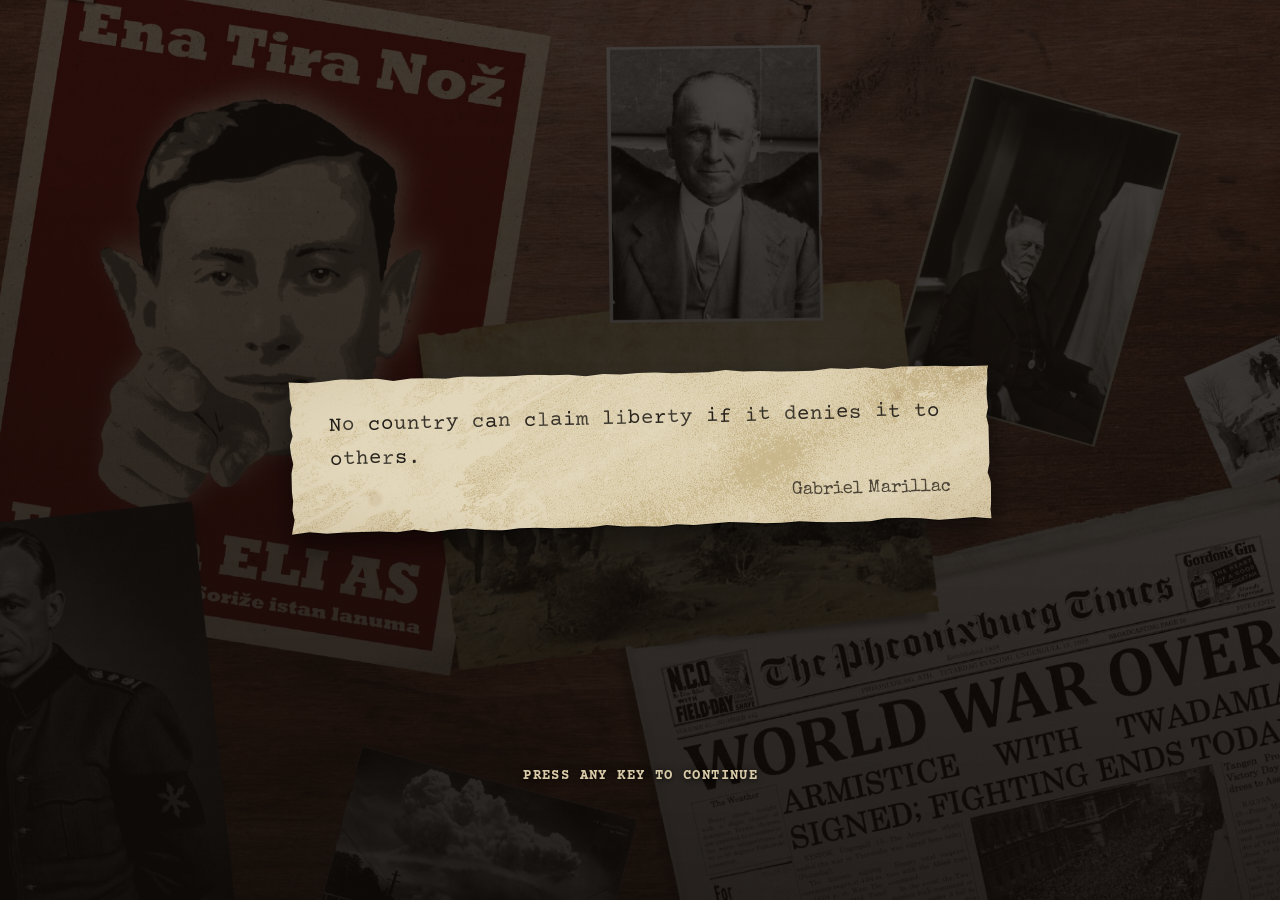
==== commit 4ef4399e: "Added country relations" ====
--- a/index.html
+++ b/index.html
@@ -4,37 +4,19 @@
 <head>
   <meta charset="utf-8">
   <title>The New Concert</title>
-  <!--
-    Named explicitly because a browser asks for /favicon.ico on every page load
-    whether or not one is declared. Left undeclared it guesses that path, finds
-    nothing, and puts a 404 in the server log on every reload.
-  -->
   <link rel="icon" href="./data/icons/capital.png">
-  <!--
-    Preloaded because it is a CSS background, and a background is not fetched
-    until the stylesheet has been parsed and the element styled. The loading
-    screen is the first thing drawn and this is what it is drawn on, so the fetch
-    has to start while the HTML is still being read.
-  -->
   <link rel="preload" as="image" href="./data/img/ui/start_menu_bg.jpg">
   <link rel="stylesheet" href="./src/style.css">
 </head>
 
 <body>
 
-  <!--
-    The menu waits behind the loading screen and carries `pending` until the map
-    is built, at which point main.js takes the class off and this fades in. So
-    Enter is never offered before it leads anywhere.
-  -->
+  <!-- Start menu, shown once the map is built. -->
   <div id="start" class="pending" aria-hidden="true">
     <div class="start-panel">
       <h1>The New Concert</h1>
 
-      <!-- data-dialog names the panel a button opens, so a new one is a button
-           and a panel with no wiring of its own. -->
       <div class="start-buttons">
-        <!-- data-sfx: a label and slips of paper, so they sound like paper. -->
         <button id="start-enter" data-sfx="paper">Enter</button>
         <button class="start-secondary" data-dialog="controls" data-sfx="paper">Controls</button>
         <button class="start-secondary" data-dialog="changelog" data-sfx="paper">Changelog</button>
@@ -48,12 +30,7 @@
       </p>
     </div>
 
-    <!--
-      Inside the start screen rather than beside it, so these are carried away by
-      the same fade when the menu is dismissed and cannot be left hanging over
-      the map. Closed until a button opens one; Esc closes it, and while one is
-      open Esc and Enter no longer dismiss the menu behind it.
-    -->
+    <!-- Start dialogs: changelog and about box. -->
     <div id="changelog" class="start-dialog" aria-hidden="true">
       <div class="dialog-panel milled" role="dialog" aria-label="Changelog">
         <div class="dialog-head">
@@ -214,20 +191,10 @@
     </div>
   </div>
 
-  <!--
-    The first thing on screen, before the menu. It holds the window while the map
-    is read and drawn, and hands over to the start menu when that is finished, so
-    the only wait in the whole sequence happens here and Enter always lands on a
-    map that already exists.
-  -->
+  <!-- Loading screen. -->
   <div id="loading">
     <div class="loading-panel">
-      <!--
-        The quote card. Written in as soon as data/json/quotes.json is read, while
-        still transparent, so it is holding its own height before it is visible and
-        nothing on the screen moves when it arrives. The two shadow layers sit
-        behind the paper rather than being a filter on it; see style.css.
-      -->
+      <!-- Loading quote card. -->
       <figure id="loading-quote">
         <div class="quote-shadow soft"></div>
         <div class="quote-shadow edge"></div>
@@ -238,11 +205,7 @@
       </figure>
     </div>
 
-    <!--
-      At the foot of the window, where the prompt below takes over from it once
-      the map is built. The note reports the stage of the load and belongs under
-      the gauge.
-    -->
+    <!-- Load gauge and stage note. -->
     <div class="loading-gauge">
       <div class="loading-bar" aria-hidden="true">Loading  [<span class="done"></span><span class="todo">................................</span>]  <span class="pct">  0%</span></div>
       <p id="loading-note">Loading&hellip;</p>
@@ -257,11 +220,7 @@
 
       <span class="sep"></span>
 
-      <!--
-        The map modes share one tray, since they are one choice among
-        themselves. The layer menu is in it too: picking a layer is picking what
-        the map shows, the same choice.
-      -->
+      <!-- Map mode tray, with the layer menu. -->
       <span id="modes">
       <button data-mode="political" class="active">Political</button>
       <button data-mode="province">Provinces</button>
@@ -271,12 +230,7 @@
       <button data-mode="resources">Resources</button>
       <button data-mode="ideology" hidden>Ideology</button>
 
-      <!--
-        The infrastructure layers. A menu rather than more buttons: the
-        toolbar is already at its width, and these are one choice among
-        themselves rather than separate ones. main.js fills the list from
-        INFRA_NAME.
-      -->
+      <!-- Infrastructure layer menu. -->
       <span id="infra-menu">
         <button id="infra-button" aria-haspopup="true" aria-expanded="false">
           <span id="infra-label">Infrastructure</span><i>&#9662;</i>
@@ -298,15 +252,7 @@
 
       <button id="toggle-panel" title="Debug menu (`)">Debug</button>
 
-      <!--
-        The clock. Pushed to the right-hand end of the toolbar by a margin
-        rather than by a spacer element, so there is nothing here that exists
-        only to take up room.
-
-        Four parts, in the order they are read: slower, the run state, the
-        date, faster. The play control carries both marks and shows whichever
-        the state calls for, so the button never changes size as it switches.
-      -->
+      <!-- Clock: slower, run state, date, faster. -->
       <div id="clock">
         <button id="clock-slower" title="Slower" aria-label="Slower">&minus;</button>
 
@@ -325,17 +271,8 @@
       <canvas id="map"></canvas>
       <div id="tooltip" hidden></div>
 
-      <!--
-        What a province HAS, as opposed to what it is. Slides up from the bottom
-        left on selection; the debug menu slides in from the right, so the two
-        can be open together without meeting. Rows are filled by updateCard().
-      -->
-      <!--
-        The county under the RIGHT button. Its own panel rather than a section of
-        the province card, because the two answer different questions and are
-        opened by different buttons: a province is what you own, a county is the
-        ground itself. Only ever one of the two is up, and they share a corner.
-      -->
+      <!-- Province card. -->
+      <!-- County card, opened with the right button. -->
       <aside id="county-card" class="milled" aria-hidden="true">
         <div class="card-head">
           <h2 id="county-name">&mdash;</h2>
@@ -347,7 +284,6 @@
           <span>
             <b id="county-polity">&mdash;</b>
             <i id="county-province">in a province</i>
-            <!-- Only shown when the owner and the occupier differ. -->
             <i id="county-owner" hidden></i>
           </span>
         </div>
@@ -370,7 +306,6 @@
           <span>
             <b id="card-polity">&mdash;</b>
             <i id="card-role">Province owner</i>
-            <!-- Only shown when the two differ, which is to say under occupation. -->
             <i id="card-owner" hidden></i>
           </span>
         </div>
@@ -379,13 +314,7 @@
         <div class="card-row"><span>Population</span><span id="card-pop">0</span></div>
         <div class="card-row"><span>Area</span><span id="card-area">&mdash;</span></div>
 
-        <!--
-          Happiness and unrest are not built things and do not belong in the
-          grid below, which is levels the player sets. These are read, not set:
-          happiness is how a province feels and unrest is how long it has felt
-          that way. Each row opens its own breakdown on click, because the only
-          actionable question about either is what is moving it.
-        -->
+        <!-- Happiness and unrest meters. -->
         <div class="card-meters">
           <div class="card-meter" id="card-happy-row">
             <span class="cm-label">Happiness</span>
@@ -403,12 +332,7 @@
 
         <div class="card-grid" id="card-grid"></div>
 
-        <!--
-          One strip, not two. Civilian and military factories compete for the
-          same building slots, so what a province has is a number of sockets and
-          a choice about what goes in each — which only reads correctly if they
-          are drawn sharing a row.
-        -->
+        <!-- Building slots shared by both factory types. -->
         <div class="card-slots">
           <div class="card-slot-head">
             <span id="card-slots-n">0/0</span> building slots
@@ -421,22 +345,8 @@
         </div>
       </aside>
 
-      <!--
-        The country under CTRL + a left click. It answers a different question
-        from the other two panels: not what a piece of ground holds, but what a
-        state is and what may be done to it. It takes the left edge whole rather
-        than the bottom corner, and it is mutually exclusive with both of the
-        others because a diplomatic view of a country is not a look at one of
-        its provinces.
-
-        Two tabs. Diplomacy is the relations a country has and the actions
-        available against it, both under Relations between polities. The Intel
-        Ledger is what is known of its government and its forces, which is why
-        it is a ledger rather than a report: the figures are the ones a foreign
-        office would keep.
-      -->
+      <!-- Diplomacy panel, opened with CTRL + left click. -->
       <aside id="diplo" class="milled" aria-hidden="true">
-        <!-- The folder is #diplo itself; this is the typed sheet inside it. -->
         <div class="diplo-sheet">
         <div class="card-head">
           <h2 id="diplo-name">&mdash;</h2>
@@ -446,11 +356,6 @@
         <div class="diplo-ident">
           <span class="diplo-flag">
             <img id="diplo-flag" alt="" src="./data/img/flags/placeholder.png">
-            <!-- A clip slid over the flag's top edge. One wire: the bend joining
-                 its two layers stands above the edge; the inner tongue runs down
-                 the face of the flag, round its small bend and back up to its
-                 free end; the long outer loop drops behind the flag at the edge.
-                 The flag's top edge is at y=8. -->
             <svg class="paperclip" viewBox="0 0 13 34" aria-hidden="true">
               <path d="M2.5 8 V4.5 A3 3 0 0 1 8.5 4.5 V22 A2 2 0 0 1 4.5 22 V12"/>
             </svg>
@@ -467,8 +372,6 @@
         </div>
 
         <div class="diplo-portrait-row">
-          <!-- The frame carries the photo corners, round the leader's portrait
-               or the placeholder photograph alike. -->
           <span class="diplo-photo" id="diplo-photo">
             <img id="diplo-portrait" class="diplo-portrait" alt=""
                  src="./data/img/portraits/placeholder.png">
@@ -477,7 +380,6 @@
             <div class="diplo-party">
               <b id="diplo-party">Placeholder</b>
               <i id="diplo-ideology">&mdash;</i>
-              <!-- Elections are not simulated yet, so either answer is a blank. -->
               <i id="diplo-election" class="blank">No Election</i>
             </div>
             <div class="diplo-focus" id="diplo-focus">No National Focus set</div>
@@ -487,7 +389,6 @@
         <div class="diplo-spirits" id="diplo-spirits"></div>
 
         <div class="diplo-tabs" id="diplo-tabs">
-          <!-- data-sfx: a tab is a page turned, so it sounds like paper, not a key. -->
           <button type="button" id="diplo-tab-diplomacy" class="on" data-sfx="paper">Diplomacy</button>
           <button type="button" id="diplo-tab-ledger" data-sfx="paper">Intel Ledger</button>
         </div>
@@ -504,23 +405,11 @@
         </div>
         </div>
       </aside>
-      <!-- The folder's tab. After #diplo, not inside it: see .diplo-folder-tab. -->
       <span class="folder-tab diplo-folder-tab" aria-hidden="true">Dossier</span>
     </div>
   </div>
 
-  <!--
-    The pause menu, opened with Esc from the map once nothing is selected.
-
-    Outside #start rather than inside it, unlike the changelog and the about
-    box. Those are panels belonging to the start screen and are carried off by
-    the same fade when it is dismissed, which is what they want. This one has
-    to work after that fade has happened, so it is a sibling of the map and
-    sits below #start's z-index — quitting reveals the start screen over it.
-
-    No close button in the head: Resume is the close, and two ways to do the
-    same thing on a menu of two buttons is one too many.
-  -->
+  <!-- Controls dialog and pause menu, outside the start screen. -->
   <div id="controls" class="start-dialog" aria-hidden="true">
     <div class="dialog-panel milled" role="dialog" aria-label="Controls">
       <div class="dialog-head">
@@ -547,13 +436,10 @@
   </div>
 
   <div id="pause" aria-hidden="true">
-    <!-- A folder: the tab carries the heading, outside the board so the
-         board's clipped texture cannot cut it off. -->
     <div class="pause-folder">
       <span class="folder-tab" aria-hidden="true">Paused</span>
       <div class="dialog-panel pause-board" role="dialog" aria-modal="true" aria-label="Paused">
         <div class="pause-body">
-          <!-- data-sfx: the same label and slips as the start menu, so the same paper sound. -->
           <button id="pause-resume" data-sfx="paper">Resume game<span class="key-hint" aria-hidden="true">Esc</span></button>
           <button id="pause-controls" class="start-secondary" data-sfx="paper">Controls</button>
           <button id="pause-quit" class="start-secondary" data-sfx="paper">Quit to start menu</button>
@@ -562,20 +448,13 @@
     </div>
   </div>
 
-  <!-- Development inspector. Closed until the backtick key adds .open; see §7 of main.js.
-       The inner div is what scrolls. The panel itself must stay still, because it
-       holds the texture overlay and a texture that slid with the content would
-       expose bare surface at the end of a scroll. -->
+  <!-- Development inspector. -->
   <div id="panel" class="milled">
     <div id="panel-scroll">
       <h1>Overlays</h1>
       <div id="toggles" class="toggles">
-        <!-- data-repaint marks a toggle that changes the painted map rather than
-             just what is drawn over it, so it needs the buffer rebuilt. -->
+        <!-- data-repaint marks toggles that rebuild the painted map. -->
         <button id="toggle-satellite" data-toggle="satellite" data-repaint>Satellite</button>
-        <!-- No data-repaint any more. The terminator moves with the clock, so
-             it is drawn over the finished map every frame rather than baked
-             into the tiles, and switching it off is now only another blit. -->
         <button data-toggle="showNight" class="active">Day and night</button>
         <button data-toggle="showRivers" class="active">Rivers</button>
         <button data-toggle="showCities" class="active">Cities</button>
@@ -586,9 +465,6 @@
         <button data-toggle="showAdjacency">Adjacency links</button>
         <button data-toggle="showBounds">Selection bounds</button>
         <button data-toggle="showCoastal">Coastal flags</button>
-        <!-- Marks where each drawn copy of the map begins and where the tile
-             columns fall, so a vertical artefact can be attributed to one or
-             the other instead of guessed at. -->
         <button data-toggle="showSeams">Seams</button>
       </div>
 
@@ -606,12 +482,7 @@
     </div>
   </div>
 
-  <!--
-    Loaded through a dynamic import carrying a timestamp, so the browser can
-    never serve a stale copy. A plain src= has no version on it, and a cached
-    module looks exactly like a change that silently did not work. main.js
-    passes the same token on to its own imports.
-  -->
+  <!-- Loads the main module with a cache-busting timestamp. -->
   <script type="module">
     import(`./src/main.js?v=${Date.now()}`);
   </script>
--- a/src/style.css
+++ b/src/style.css
@@ -1,50 +1,15 @@
-/* ============================================================== webfont
-   Cabin, by Pablo Impallari — a humanist sans drawn in the Gill Sans
-   tradition, which is why it stands in for it here.
-
-   Gill Sans MT itself cannot ship with this. It arrives with Microsoft
-   Office rather than with Windows, so it is absent on Linux, Android, iOS
-   and any machine without Office — and it is Monotype's, so putting the
-   file in a public repository is not licensed. A local font stack is fine
-   for something you only run yourself and wrong for something you
-   publish: it renders on whichever machine happens to have the font and
-   quietly falls back everywhere else.
-
-   Cabin is under the SIL Open Font License 1.1, so it can travel with the
-   code. OFL.txt sits beside it because the licence requires the font to be
-   distributed with its licence, not because a spare copy is tidy.
-
-   One file, not four. This is a VARIABLE font carrying two axes — weight
-   400 to 700, width 75 to 100 — so the running text, the semibold labels
-   and the condensed headings all come out of the same 67KB instead of
-   wanting a file each. font-stretch drives the width axis and font-weight
-   the weight one, both as ordinary CSS with no bespoke syntax. */
+/* ===== webfont: Cabin, a variable sans (weight 400-700, width 75-100) */
 @font-face {
   font-family: "Cabin";
-  /* The variations format first, for browsers that will animate the axes;
-     the plain one after, as the fallback that still gets the glyphs. */
   src: url("../data/ui/fonts/cabin.woff2") format("woff2-variations"),
     url("../data/ui/fonts/cabin.woff2") format("woff2");
   font-weight: 400 700;
   font-stretch: 75% 100%;
   font-style: normal;
-  /* Draw immediately in the fallback and swap when the file lands, rather
-     than holding the interface blank while 67KB is fetched. */
   font-display: swap;
 }
 
-/* ======================================================= typewriter faces
-   Two typewriters, both licensed to travel with the code like Cabin above.
-   Courier Prime (SIL OFL 1.1, OFL-CourierPrime.txt) sets every control and
-   figure: it was drawn for the screen, has a true bold, stays clean at 11 to 13
-   pixels, and its fixed width lines a column of numbers up without asking for
-   tabular figures. Special Elite (Apache 2.0, LICENSE-SpecialElite.txt) is an
-   inked, worn machine, kept to names and stamps because below about 15 pixels
-   its wear turns to noise.
-
-   Each in two files, Latin and Latin Extended, cut by unicode-range so the
-   second is fetched only when a name needs it. The quotes alone want ł, ś and
-   ń, which the Latin file does not carry. */
+/* ===== typewriter faces: Courier Prime for text, Special Elite for names */
 @font-face {
   font-family: "Courier Prime";
   src: url("../data/ui/fonts/courierprime-400i-latin-ext.woff2") format("woff2");
@@ -117,15 +82,7 @@
   unicode-range: U+0000-00FF, U+0131, U+0152-0153, U+02BB-02BC, U+02C6, U+02DA, U+02DC, U+0304, U+0308, U+0329, U+2000-206F, U+20AC, U+2122, U+2191, U+2193, U+2212, U+2215, U+FEFF, U+FFFD;
 }
 
-/* ============================================================ palette
-   A ministry dossier. Manila boards, sheets of aged paper typed on, and ink in
-   the two colours a typewriter ribbon carries: black for what is, red for what
-   is lost, refused or stamped. Red is never used for decoration, so wherever it
-   appears it is saying that. One more ink, green, marks a bonus in a tooltip
-   or a breakdown, so good and bad are told apart before the figure is read.
-
-   The paper is deliberately not white. A bright sheet over a dark map reads as
-   a hole in the screen; this one sits at the value of the manila beside it. */
+/* ===== palette: manila, paper, and black, red and green inks */
 :root {
   --manila: #c7aa6c;
   --manila-lo: #b4975b;
@@ -135,25 +92,19 @@
 
   --ink: #221e18;
   --ink-2: #4d4538;
-  /* labels, and every blank the game has not filled in yet */
+  /* Ink for labels and unfilled blanks. */
   --ink-3: #7d725f;
   --ruled: #a48f66;
   --ribbon: #9b2a1f;
-  /* The green of a bonus, the one meaning red does not cover. Deep enough to
-     read on the sheet as ink and not as a highlight. */
+  /* Ink for bonuses. */
   --good: #2f6b2f;
   --text-dim: var(--ink-3);
 
-  /* The keys: a black cap in a nickel rim, the parts of a typewriter a finger
-     actually touches. */
+  /* Typewriter key rim and cap. */
   --key-rim: #9a927f;
   --key-cap: radial-gradient(circle at 50% 32%, #4a4237, #17130f 68%);
 
-  /* Every key stands on a 3px edge, the side of it showing under the cap. A
-     press moves the cap down by exactly the edge it loses, so the base stays
-     where it is: 2px under the pointer, the full 3px when pressed or held open,
-     where the cap also darkens into its own shadow. One set of figures for
-     every key on the screen, so no two press differently. */
+  /* Key edge shadows at rest, hovered and pressed. */
   --key-edge: 0 0 0 1px #2f2a22, 0 3px 0 #2f2a22, inset 0 1px 0 rgba(255, 255, 255, .18);
   --key-edge-hover: 0 0 0 1px #2f2a22, 0 1px 0 #2f2a22, inset 0 1px 0 rgba(255, 255, 255, .18);
   --key-edge-down: 0 0 0 1px #2f2a22, inset 0 2px 4px rgba(0, 0, 0, .75);
@@ -163,46 +114,30 @@
   --key-rim-down: #7d7667;
   --key-legend-down: #ab9f80;
 
-  /* The ring drawn round a selected province on the map, which keeps its gold:
-     it is drawn on the map and not on paper. */
+  /* Ring round the selected province on the map. */
   --gold: #cea35e;
 
-  /* The ground behind the map and behind the start screens' photograph, seen
-     only at their edges. main.js clears the map canvas to the same colour. */
+  /* Ground behind the map and the start-screen photograph. */
   --steel-deepest: #0c1015;
 
-  /* How far the start screens' photograph overhangs the window on every side,
-     which is the room the parallax drift has to move in. */
+  /* Overhang of the start-screen photograph for parallax drift. */
   --parallax-slack: 40px;
 
-  /* The instant the loading screen's handover lands on, measured from the
-     moment `ready` is set. The quote finishes arriving here, the prompt
-     finishes arriving here, and the prompt's blink starts here — three
-     timings that have to be the same number, so they are one number. The
-     gauge and its note are on their way out before it and are written
-     plainly, since they only have to be gone by the time this arrives. */
+  /* Time the loading-screen quote and prompt finish arriving. */
   --loading-settle: 1.45s;
 
   --shadow: 0 2px 10px rgba(0, 0, 0, .55);
   --bevel: inset 0 1px 0 rgba(255, 255, 255, .06), inset 0 -1px 0 rgba(0, 0, 0, .35);
 
-  /* ---------------------------------------------------------- typeface
-     The chrome is typed. Courier Prime for anything read, Special Elite for
-     the few names set large enough to carry its wear. */
+  /* ----- typeface: Courier Prime for text, Special Elite for large names */
   --type: "Courier Prime", "Courier New", monospace;
   --stamp: "Special Elite", "Courier Prime", "Courier New", monospace;
 
-  /* Cabin, the humanist sans this game was set in before, and still the face
-     of the resource layer's lettering (RESOURCE_FACE in main.js). */
+  /* Cabin, used for the resource layer's lettering. */
   --ui: Cabin, "Segoe UI", sans-serif;
   --ui-narrow: var(--ui);
 
-  /* The plain interface sans, kept for the two places atmosphere is not the
-     point: the map's own lettering, and the debug menu. A tool for reading
-     numbers off should be as neutral and as legible as the machine can make
-     it, and should not be dressed to look like part of the game — it is not.
-     Matches the string src/main.js sets on the canvas, so the map and the
-     inspector that describes it are set in one face. */
+  /* Plain sans for map lettering and the debug menu. */
   --ui-plain: "Segoe UI", sans-serif;
 }
 
@@ -210,71 +145,17 @@
   box-sizing: border-box;
 }
 
-/* ============================================================== texture
-   A photographed surface, laid over every piece of chrome.
-
-   Three things have to hold at once, and they pull against each other:
-
-     - every box owns its texture. Not a shared sheet seen through holes.
-     - the grain is the same size on all of them. So the image is sized in
-       PIXELS, never with `cover`, which would scale it to fit each box and make
-       a small button show a zoomed crop of what the panel shows whole.
-     - no two boxes show the same thing. Each takes its own rotation and its own
-       offset into the sheet.
-
-   Sizing in pixels means tiling, and tiling means the image must be seamless —
-   texture.png is not, its opposite edges differing by around 90 levels. So
-   texture-tile.png is that file mirrored into a 2x2 block: a mirrored edge
-   matches its opposite exactly, so it repeats with no seam whatever the original
-   did. Greyscale 8-bit, the texture having no colour worth keeping.
-   Rebuild it with scratchpad/maketile.cjs if the source changes.
-
-   Being seamless is also what makes rotation safe. The overlay is far larger
-   than the box and centred on it, so any angle still covers the corners, and the
-   tiling means the extra area costs nothing to fill. */
+/* ===== texture: per-box photographed grain overlay, sized in pixels */
 :root {
   --texture-img: url('../data/ui/texture-tile.png');
 
-  /* Width the sheet is drawn at, and the one number that sets grain size
-     everywhere. The tile is 1480px across and holds the source twice over, so
-     940px here puts the source at 470 of its native 740 — coarse enough that a
-     26px-tall button still shows structure rather than a flat wash, fine enough
-     that the panel does not read as one large stain. Raise it for a coarser
-     surface, lower it for a finer one; everything moves together. */
+  /* Drawn width of the texture tile; sets grain size. */
   --texture-size: 940px;
-  /* How hard the sheet is blended in. .17 suited dark steel; on paper and board
-     the same soft-light blend needs about three times that before it reads as
-     fibre and handling rather than as a faint stain. */
+  /* Blend strength of the texture overlay. */
   --texture-strength: .5;
 }
 
-/* The overlay sits above the box's own background and BELOW its text, which is
-   what z-index -1 inside an isolated stacking context buys.
-
-   It is pinned to the box's TOP-LEFT CORNER, not to its centre. A centred
-   overlay would re-centre whenever the box changed size, and the grain would
-   visibly slide — which is what the toolbar did every time the debug panel took
-   320px off its right edge. A corner is a fixed point under that kind of
-   resize, so the texture stays where it is and only the box's edge moves.
-
-   Square, centred on that corner, and large enough that the inscribed circle
-   still reaches the box's far corner at any angle. Rotating about the centre of
-   a circle that already covers the box cannot uncover anything.
-
-   Which makes --tex-span twice the box's DIAGONAL, and no more. It is set per
-   element for that reason: one shared figure has to satisfy the widest box there
-   is, and a span sized for a full-width toolbar puts an 8000px blended layer
-   behind a 26px button. Each of these is a composited layer carrying a blend
-   mode over whatever sits beneath it, so its area is not free however little of
-   it ends up visible. Per box, the nineteen of them come to 24 million pixels
-   between them instead of 1.2 billion.
-
-   The spans stay in PIXELS, never vw or vh. The overlay is centred on the box's
-   corner, so its own top-left — which is where the background is measured from —
-   sits at minus half the span. Tie that to the viewport and every window resize
-   moves it, and the grain slides across the chrome as the window is dragged.
-   Fixed, they are simply big enough for a display larger than any this will run
-   on, and nothing moves. */
+/* Texture overlay behind content, pinned to the host's top-left corner. */
 #toolbar::before,
 #tooltip::after,
 #card::after,
@@ -306,8 +187,7 @@
   z-index: -1;
 }
 
-/* Hosts clip their own overlay, and isolate so its negative z-index cannot fall
-   behind the host itself and vanish. */
+/* Hosts clip and isolate their overlay. */
 #toolbar,
 #tooltip,
 #card,
@@ -329,9 +209,7 @@
   overflow: hidden;
 }
 
-/* A host must also be the overlay's containing block. The tooltip is left out
-   because it is positioned already — it is placed at the cursor, and making it
-   relative would drop it back to wherever it sits in the flow. */
+/* Overlay hosts positioned as its containing block. */
 #toolbar,
 #toolbar button,
 .dialog-panel,
@@ -342,21 +220,12 @@
   position: relative;
 }
 
-/* Keys carry no grain: a lacquered cap is not paper or board. Every button on
-   the toolbar is a key. */
+/* Toolbar keys carry no grain. */
 #toolbar button::after {
   opacity: 0;
 }
 
-/* --- a different piece of the sheet for each box.
-   Two knobs per box: which way the grain runs, and where in the sheet the crop
-   is taken from. Rotation alone would not be enough, since a rotated tiling of
-   the same image still shows the same features in the same places.
-
-   The angles avoid multiples of 90 on purpose. texture-tile.png is a mirrored
-   block, so its two axes of symmetry lie square to the image; turning the grain
-   off-square puts them at an angle to the box and keeps them from reading as
-   symmetry. */
+/* --- per-box texture rotation and crop offset */
 #toolbar {
   --tex-span: 8000px;
   --tex-turn: 7deg;
@@ -375,16 +244,13 @@
   --tex-at: -420px -180px;
 }
 
-/* The tooltip is redrawn at the cursor on every move, so its texture travels
-   with it — the same as the panel's does while the panel slides. */
 #tooltip {
   --tex-span: 760px;
   --tex-turn: 271deg;
   --tex-at: -320px -145px;
 }
 
-/* The map modes. Keys carry no grain, so these settings are idle; they are kept
-   so that a mode drawn as paper again picks up a crop of its own. */
+/* Texture crops for the map mode keys. */
 #modes>button:nth-of-type(1) {
   --tex-span: 380px;
   --tex-turn: 27deg;
@@ -439,7 +305,7 @@
   --tex-at: -60px -300px;
 }
 
-/* The slips on the start screen, the note under them and the quote card. */
+/* Texture crops for the start-screen slips, note and quote card. */
 .start-secondary {
   --tex-span: 520px;
 }
@@ -471,7 +337,7 @@
   --tex-at: -310px -210px;
 }
 
-/* The pause folder: its tab, its board, its sheet and the label on it. */
+/* Texture crops for the pause folder parts. */
 .folder-tab {
   --tex-span: 400px;
   --tex-turn: 236deg;
@@ -506,9 +372,7 @@
   --tex-at: -340px -20px;
 }
 
-/* The layer menu, on the same terms. Seven rows sharing one offset showed the
-   identical patch of grain seven times over, which reads as a printed pattern
-   rather than as seven pieces of metal. */
+/* Texture crops for the layer menu rows. */
 #infra-list button:nth-child(1) {
   --tex-span: 380px;
   --tex-turn: 12deg;
@@ -583,39 +447,7 @@
   overflow: hidden;
 }
 
-/* ============================================== the drifting backdrop
-   The artwork behind the loading screen and the start menu, as a layer of its
-   own rather than a background on those screens, so that it can be moved
-   without moving anything written over it. startParallax() in main.js is what
-   writes the two variables; everything about where the layer sits is here.
-
-   Both screens read the same variables, so they drift together and the
-   handover between them still does not change the picture underneath.
-
-   THREE LAYERS, arranged by the painting order and nothing else. A z-index of
-   -1 puts a pseudo-element above its host's own background and below the
-   host's content, so the ground colour, the photograph, the scrim and finally
-   the panel stack in that order with no z-index on the panel at all. Between
-   the two pseudo-elements it is tree order that decides, which is why the
-   photograph is ::before and the scrim is ::after. Neither can escape its
-   screen: both screens are positioned and carry a z-index, so each is already
-   a stacking context of its own and there is nothing for -1 to fall behind.
-
-   Absolutely positioned, which also takes them out of the flex flow. Both
-   screens are flex containers, and a pseudo-element left in the flow would be
-   laid out as a child beside the panel rather than as a layer behind it.
-
-   TRANSFORMED, not repositioned. Moving a background-position repaints a
-   screen-sized image on every frame of the drift; a transform is handed to the
-   compositor and costs nothing per frame. translate3d rather than translate,
-   so the layer is promoted whether or not the browser judges it worth
-   promoting on its own.
-
-   --parallax-slack is what the movement runs into. PARALLAX_PX in main.js is
-   the furthest the layer ever travels and has to stay under this figure, or
-   the edge of the photograph comes into view at the extremes. Fixed pixels
-   rather than a percentage or a scale, so the slack is the same on a small
-   window as on a large one and that one comparison holds everywhere. */
+/* ===== drifting backdrop: artwork behind the loading and start screens */
 #loading::before,
 #start::before {
   content: "";
@@ -623,17 +455,11 @@
   inset: calc(-1 * var(--parallax-slack));
   z-index: -1;
   pointer-events: none;
-  /* Relative to THIS FILE, not to index.html — a stylesheet resolves its own
-     URLs, so moving the CSS into src/ moved the meaning of every path in it. */
   background: url('../data/img/ui/start_menu_bg.jpg') center / cover no-repeat;
   transform: translate3d(var(--parallax-x, 0px), var(--parallax-y, 0px), 0);
 }
 
-/* The scrim, which is what keeps the text readable whatever the picture is
-   doing underneath. It does NOT drift. It is doing a job for the words in
-   front of it rather than for the image behind it, and a scrim that slid off
-   its own text would stop doing that job exactly at the edges, which is where
-   the drift takes it. */
+/* Fixed scrim over the backdrop art. */
 #loading::after,
 #start::after {
   content: "";
@@ -647,15 +473,12 @@
   background: linear-gradient(rgba(14, 10, 7, .62), rgba(14, 10, 7, .82));
 }
 
-/* Darker than the menu's, because a quote has to be read on this one. */
+/* Loading screen's darker scrim. */
 #loading::after {
   background: linear-gradient(rgba(14, 10, 7, .76), rgba(14, 10, 7, .9));
 }
 
-/* startParallax() refuses to run under this preference and never attaches its
-   listener, so this is not what normally stops the drift. It is here for the
-   case that check cannot cover: the preference being turned on part way
-   through a session, after the listener is already attached. */
+/* Stops the backdrop drift under reduced motion. */
 @media (prefers-reduced-motion: reduce) {
 
   #loading::before,
@@ -672,23 +495,11 @@
   display: flex;
   align-items: center;
   justify-content: center;
-  /* Only the ground colour. The cover art and the scrim over it are two layers
-     of their own, further down, because the art moves with the pointer and
-     nothing written over it may move with it. */
   background: var(--steel-deepest);
   transition: opacity .45s ease;
 }
 
-/* Two ways of being out of the way, and they are not the same. `gone` is after,
-   and it fades, because a fade is what dismissing the menu should look like.
-
-   `pending` is before, and it must NOT fade. Two screens fading in opposite
-   directions at once are both semi-transparent in the middle of it, and the map
-   behind shows through for a frame or two — which is exactly what it did.
-
-   So `pending` uses display, which cannot be transitioned. The menu appears at
-   full strength underneath the instant the class comes off, and the loading
-   screen over it dissolves into a finished menu rather than into the map. */
+/* Start menu states: pending hides at once, gone fades out. */
 #start.pending {
   display: none;
 }
@@ -700,17 +511,14 @@
   transition: opacity .45s ease, visibility 0s .45s;
 }
 
-/* Wide enough that the title holds one line at its full size. The paragraph
-   below is kept to a readable measure of its own rather than filling this. */
+/* Start menu panel. */
 .start-panel {
   max-width: 720px;
   padding: 0 32px;
   text-align: center;
 }
 
-/* The game's name, typed rather than set. At this size Special Elite's uneven
-   ink is the whole effect, so it is left in mixed case and barely tracked: a
-   name typed on a file is written the way it is said. */
+/* Game title in Special Elite. */
 .start-panel h1 {
   margin: 0 0 34px;
   font: 400 60px/1.05 var(--stamp);
@@ -719,8 +527,7 @@
   text-shadow: 0 2px 0 rgba(0, 0, 0, .6), 0 4px 22px rgba(0, 0, 0, .8);
 }
 
-/* Stacked, Enter first. The label is the wider of the two kinds of button,
-   which is what says which one the screen is asking for. */
+/* Stacked start menu buttons. */
 .start-buttons {
   display: flex;
   flex-direction: column;
@@ -728,14 +535,7 @@
   gap: 12px;
 }
 
-/* The primary action on a screen that has stopped to ask something, wherever
-   that screen is. Enter on the start menu and Resume on the pause menu are the
-   same button doing the same job, so they are one rule rather than two that
-   have to be kept in step.
-
-   A filed label: manila, with a ruled double border in ribbon red. The border
-   is four inset shadows rather than borders and an outline, so it follows the
-   box exactly at any size and costs no layout. */
+/* Primary button for Enter and Resume. */
 #start-enter,
 #pause-resume {
   position: relative;
@@ -747,8 +547,6 @@
   border-radius: 0;
   font: 400 24px/1 var(--stamp);
   letter-spacing: .12em;
-  /* Letter-spacing adds its space after the LAST letter as well, which drags a
-     centred line visibly left. Indenting by the same amount puts it back. */
   text-indent: .12em;
   text-transform: uppercase;
   cursor: pointer;
@@ -769,19 +567,13 @@
   cursor: default;
 }
 
-/* No focus ring. The game puts the focus here itself as each screen opens, so
-   a ring would stand round the label nearly all the time, framing what its two
-   red rules already frame. It is the button Enter and Esc answer to anyway. */
+/* No focus ring on the primary button. */
 #start-enter:focus-visible,
 #pause-resume:focus-visible {
   outline: none;
 }
 
-/* The buttons that are not Enter: typed slips laid on the desk. Held to a
-   shared width so the stack has one edge rather than a ragged one, and each
-   turned a fraction off square, since nothing put down by hand lands straight.
-   `rotate` rather than `transform`, so the lift on hover adds to the turn
-   instead of replacing it. */
+/* Secondary buttons as typed slips, slightly rotated. */
 .start-secondary {
   position: relative;
   min-width: 210px;
@@ -813,11 +605,7 @@
   outline-offset: 3px;
 }
 
-/* The note under the menu, typed on a card of its own and put down a little
-   crooked. Held to its own measure rather than the panel's, which is as wide
-   as the title needs. `auto` on both sides in the SAME rule that sets the
-   margin: written as two rules, whichever came last won the shorthand and
-   quietly zeroed the centring. */
+/* Note card under the start menu. */
 .start-panel p {
   position: relative;
   max-width: 470px;
@@ -831,12 +619,7 @@
   box-shadow: 0 6px 16px rgba(0, 0, 0, .55);
 }
 
-/* ==================================================== loading screen
-   The first thing on screen. It holds the window while the map is read and drawn
-   and then hands over to the start menu, so it is visible by default and the
-   only state it needs is the one that takes it away.
-
-   Above the menu rather than below it, since the menu is what it uncovers. */
+/* ===== loading screen: holds the window until the map is built */
 #loading {
   position: fixed;
   inset: 0;
@@ -844,15 +627,11 @@
   display: flex;
   align-items: center;
   justify-content: center;
-  /* Ground colour only, as on the menu. The art itself is the shared layer
-     above, which is what keeps the handover between the two screens from
-     changing the picture underneath — including how far it has drifted. */
   background: var(--steel-deepest);
   transition: opacity .45s ease;
 }
 
-/* Over the same .45s the menu uses, so one screen replacing another always
-   takes the same time however you arrived at it. */
+/* Fades out the loading screen. */
 #loading.gone {
   opacity: 0;
   visibility: hidden;
@@ -860,24 +639,14 @@
   transition: opacity .45s ease, visibility 0s .45s;
 }
 
-/* Holds the quote card in the middle of the window. The gauge is not in here:
-   it lives at the foot of the screen, where the prompt takes over from it. */
+/* Centres the quote card. */
 .loading-panel {
   width: 100%;
   max-width: 780px;
   padding: 0 32px;
 }
 
-/* --- the gauge.
-   A typed line at the foot of the window, in the place the prompt will take
-   once the map is built, so the bottom of the screen is where you look for
-   what the screen is doing: "Loading [=====......] 40%", struck as the load
-   goes. setLoadingProgress() in main.js writes it.
-
-   The figure is a real one. Most of the wait is some forty files arriving
-   together, and each one landing moves the line; building the map and drawing
-   it are the last two steps. The field is set in a typewriter face, so every
-   = and . is one character cell and the line never changes width. */
+/* --- gauge: typed progress line at the foot of the window */
 .loading-gauge {
   position: absolute;
   left: 0;
@@ -900,15 +669,13 @@
   text-shadow: 0 1px 6px rgba(0, 0, 0, .9);
 }
 
-/* What is still to come, in fainter, lighter strokes than what is done. */
+/* Unfilled part of the gauge, fainter. */
 .loading-bar .todo {
   font-weight: 400;
   opacity: .5;
 }
 
-/* Set by main.js as init() moves through its stages, so whatever it says when
-   the screen appears is where the load actually is. Under the gauge it
-   belongs to, and out with it. */
+/* Load stage note under the gauge. */
 #loading-note {
   margin: 10px 0 0;
   font: 400 12.5px/1 var(--type);
@@ -918,26 +685,12 @@
   text-shadow: 0 1px 6px rgba(0, 0, 0, .9);
 }
 
-/* --- the quote card.
-   A scrap of typed paper put down on the desk. Written in as soon as
-   data/json/quotes.json is read, while still transparent, so it is holding its
-   own place before it is seen and nothing on the screen moves when it arrives.
-
-   The torn edge is a polygon main.js cuts fresh for each quote and hands over as
-   --deckle. The card casts no filter of its own: a drop-shadow on it makes the
-   browser draw the whole card, text and all, to a bitmap and then place that,
-   which softens the type. The shadow is two layers BEHIND the paper instead, a
-   hard one-pixel edge cut to the same tear and a blurred spread under it, and
-   only the spread is blurred. */
+/* --- quote card: a torn scrap of typed paper */
 #loading-quote {
   position: relative;
   max-width: 700px;
   margin: 0 auto;
   opacity: 0;
-  /* Starts a little after the gauge begins to go, so the two are not both at
-     half strength at the same moment, and finishes on the settle instant. The
-     duration is the remainder of that figure rather than a number of its own,
-     so the delay can be adjusted without the arrival moving with it. */
   transition: opacity calc(var(--loading-settle) - .35s) ease .35s;
 }
 
@@ -963,10 +716,7 @@
   filter: blur(12px);
 }
 
-/* Aged rather than clean: edges darkened inward and three spots of foxing,
-   all as gradients so there is no image to ship for any of it.
-   The ageing stops short of the cut, or the torn edge smudges into its own
-   shadow. */
+/* Aged paper: darkened edges and foxing as gradients. */
 .quote-paper {
   position: relative;
   rotate: -1.4deg;
@@ -987,10 +737,7 @@
   color: var(--ink);
 }
 
-/* One span per character, each struck a little differently by fillLoadingQuote():
-   a whole pixel off the line now and then, and its own density of ink. Whole
-   pixels only, and `top` rather than a transform, because a glyph placed at a
-   fraction of a pixel is a blurred glyph. */
+/* Per-character quote spans offset by whole pixels. */
 #loading-quote blockquote .ch {
   position: relative;
 }
@@ -1002,8 +749,7 @@
   color: var(--ink-2);
 }
 
-/* Anchored to the foot of the window, in the gauge's place, and out of the flow
-   in both states so that appearing does not move anything above it. */
+/* Prompt anchored at the foot of the window. */
 #loading-prompt {
   position: absolute;
   left: 0;
@@ -1019,15 +765,10 @@
   text-shadow: 0 1px 6px rgba(0, 0, 0, .9);
   opacity: 0;
   pointer-events: none;
-  /* Later off the mark than the quote and arriving with it, so the screen
-     settles as one moment rather than in two instalments. Same arithmetic as
-     the quote: the remainder of the settle figure after its own delay. */
   transition: opacity calc(var(--loading-settle) - .5s) ease .5s;
 }
 
-/* Fades in first, then the blink takes over. The delay is what keeps the two
-   from fighting over the same property, so it is the moment the fade lands
-   and not a figure of its own. */
+/* Prompt fades in, then blinks. */
 #loading.ready #loading-prompt {
   opacity: 1;
   animation: loading-prompt 1.7s ease-in-out var(--loading-settle) infinite;
@@ -1052,11 +793,7 @@
   }
 }
 
-/* =================================================== start dialogs
-   The changelog and the about box. Both are children of the start screen, so
-   both inherit its fade on the way out and neither can be left hanging over the
-   map. The scrim is its own element rather than a shadow on the panel, so a
-   click anywhere off the panel can close it. */
+/* ===== start dialogs: changelog and about box */
 .start-dialog {
   position: absolute;
   inset: 0;
@@ -1077,19 +814,11 @@
   transition: opacity .16s ease;
 }
 
-/* A typed sheet. A column, so the head stays put and the body is what scrolls.
-   The height cap is on the PANEL rather than on the body: the body then has a
-   height to be short of, so the about box is as tall as its own paragraph
-   rather than a tall sheet with a gap under it. */
+/* Dialog sheet: fixed head, scrolling body. */
 .dialog-panel {
   display: flex;
   flex-direction: column;
   width: min(580px, 100%);
-  /* A ceiling in pixels rather than a share of the window: the changelog only
-     gets longer as versions are added, and left to fill the screen it would end
-     up a column of text from top to bottom. At this height it stays a sheet that
-     scrolls, and every release after this one costs nothing. The 100% is still
-     there for a window too short to hold even that. */
   max-height: min(100%, 460px);
   text-align: left;
   background: var(--sheet);
@@ -1097,9 +826,7 @@
   box-shadow: 0 18px 50px rgba(0, 0, 0, .6);
 }
 
-/* The head is ruled off from the body with a double line in ribbon red, the
-   way a typed form marks where its heading ends. Every sheet and card in the
-   game opens the same way. */
+/* Dialog head ruled off with a red double line. */
 .dialog-head {
   flex: none;
   display: flex;
@@ -1116,9 +843,7 @@
   color: var(--ink);
 }
 
-/* Every close control in the game is a key. A small square one: the round
-   keys belong to the toolbar's zoom and clock, which are pressed often, and
-   this is pressed once. */
+/* Close keys, small and square. */
 .dialog-close,
 #card-close,
 #county-close,
@@ -1173,8 +898,7 @@
   scrollbar-color: var(--ruled) transparent;
 }
 
-/* Rules between releases rather than around each one: the list is read top to
-   bottom and the line is only there to say where one version ends. */
+/* Rules between changelog releases. */
 .changelog-body section+section {
   margin-top: 16px;
   padding-top: 16px;
@@ -1193,8 +917,7 @@
   color: var(--ink);
 }
 
-/* The date carries no emphasis of its own. It is there to be found when looked
-   for, which is what the faded ink and the lighter weight are doing. */
+/* Release date in faded ink. */
 .changelog-body h3 span {
   flex: none;
   font-size: 12px;
@@ -1225,17 +948,12 @@
   color: var(--ink-3);
 }
 
-/* --- about
-   A paragraph rather than a list, and narrower for it: a single measure of
-   running text set to the changelog's width would be a long line to read. */
+/* --- about: narrower panel */
 #about .dialog-panel {
   width: min(430px, 100%);
 }
 
-/* The seal is the subject and the sentence is its caption, so the block is
-   centred on it. Sized in CSS rather than by the attributes on the tag: those
-   are the file's own 2300 square, kept there so the space is reserved before it
-   loads and nothing shifts when it arrives. */
+/* About seal, centred above its caption. */
 .about-seal {
   display: block;
   width: 104px;
@@ -1255,9 +973,7 @@
   color: var(--ink-2);
 }
 
-/* Underlined from the start rather than on hover. These are the only links in
-   the interface, and a link that announces itself only when the cursor is
-   already on it is one nobody knows to look for. */
+/* Links, always underlined. */
 .about-body a {
   color: var(--ink);
   font-weight: 700;
@@ -1275,17 +991,7 @@
   outline-offset: 2px;
 }
 
-/* ====================================================== pause menu
-   Esc from the map, once there is nothing left to deselect.
-
-   Fixed rather than absolute, and a sibling of the map rather than a child of
-   the start screen. The start dialogs above can be absolute because #start is
-   itself fixed and they only ever exist inside it; this one outlives that
-   screen, so it positions itself against the viewport directly.
-
-   Below #start's z-index of 100 and above every piece of map chrome, so it
-   covers the toolbar, the card and the debug panel while it is up, and the
-   start screen covers IT the moment quitting brings that screen back. */
+/* ===== pause menu: opened with Esc from the map */
 #pause {
   position: fixed;
   inset: 0;
@@ -1306,10 +1012,7 @@
   transition: opacity .16s ease;
 }
 
-/* A folder: a tab with the word on it, the manila board, and the typed sheet
-   inside holding the buttons. The tab sits outside the board rather than in it,
-   because the board clips its own overflow to hold its texture and a tab hung
-   off its edge would be cut away. Centred as a whole, tab and all, by #pause. */
+/* Pause folder: tab, board and sheet. */
 .pause-folder {
   width: min(440px, 100%);
 }
@@ -1337,9 +1040,7 @@
   box-shadow: 0 18px 50px rgba(0, 0, 0, .7);
 }
 
-/* Stretched rather than centred, so the buttons share one edge and read as
-   alternatives. Sized to the sheet, which is what makes the width Enter carries
-   for a button standing on its own irrelevant here. */
+/* Pause buttons stretched to the sheet width. */
 .pause-body {
   display: flex;
   flex-direction: column;
@@ -1353,8 +1054,7 @@
   min-width: 0;
 }
 
-/* The key that does the same thing, on the button. Esc closes the menu as
-   Resume does, and a label that names its key teaches it. */
+/* Esc key hint on Resume. */
 #pause-resume .key-hint {
   position: absolute;
   right: 18px;
@@ -1374,8 +1074,7 @@
   text-indent: 0;
 }
 
-/* Inside a sheet the slips lie square and sit flat on it: a ruled edge and a
-   shallow shadow, not the desk shadow they cast on the start screen. */
+/* Slips inside the pause sheet lie square and flat. */
 .pause-body .start-secondary {
   min-width: 0;
   rotate: 0deg;
@@ -1390,9 +1089,7 @@
   min-width: 0;
 }
 
-/* A manila strip across the top of the window, the spine of the file. Its
-   bottom edge is the board's own darker edge rather than a hairline, so it
-   reads as the edge of a thing rather than a line drawn under one. */
+/* Manila toolbar strip across the top. */
 #toolbar {
   display: flex;
   gap: 12px;
@@ -1431,15 +1128,7 @@
   flex: none;
 }
 
-/* --------------------------------------------------------- map modes
-   A row of radio keys, the long kind Fit is: a black cap in a nickel rim with
-   the mode typed on it. One is down at a time, and the open one is held down
-   the way any key is while pressed; the depth and the press are the shared
-   --key-* figures every key on the screen uses.
-
-   Bold on the open mode, which this file used to forbid because bolding a
-   proportional label widens it and shunts every key after it along. Courier
-   Prime's bold keeps the regular's widths, so here it costs nothing. */
+/* --- map modes: a row of radio keys */
 #modes {
   display: flex;
   align-items: center;
@@ -1481,14 +1170,13 @@
   outline-offset: 2px;
 }
 
-/* Shown when the optional data behind a button is missing, e.g. no imagery. */
+/* Disabled mode buttons when their data is missing. */
 #modes button:disabled {
   opacity: .38;
   cursor: not-allowed;
 }
 
-/* The layer menu. The closed control is a mode like any other and takes that
-   styling from the tray; only the caret and the list below are its own. */
+/* Layer menu: caret and dropdown list. */
 #infra-menu {
   display: inline-flex;
 }
@@ -1502,11 +1190,6 @@
 }
 
 #infra-list {
-  /* Against the VIEWPORT, not under the button. #toolbar hides its overflow,
-     so a list laid out inside it is clipped away to nothing however far down
-     it is placed. A fixed box escapes that, since its containing block is the
-     viewport and no ancestor here carries a transform to capture it. Its
-     coordinates are set from the button rect each time it opens. */
   position: fixed;
   display: flex;
   flex-direction: column;
@@ -1518,16 +1201,12 @@
   z-index: 40;
 }
 
-/* display:flex above would otherwise beat the hidden attribute. */
 #infra-list[hidden] {
   display: none;
 }
 
-/* A row in a list, not a control of its own: no edge, and the text left where
-   a list is read from. The chosen layer is marked the way the open mode is. */
+/* Layer list rows: borderless, left-aligned. */
 #infra-list button {
-  /* The list sits inside #modes in the markup, so the keys' rule reaches these
-     rows too; what a row is not, it says so here. */
   height: auto;
   border: 0;
   border-radius: 0;
@@ -1566,10 +1245,7 @@
   text-underline-offset: 4px;
 }
 
-/* --------------------------------------------------------------- keys
-   Zoom and the clock are worked often and by feel, so they are keys: a black
-   cap in a nickel rim, pressed down a pixel under the finger. Their legends are
-   the plain characters the key does. */
+/* --- keys: zoom and clock buttons as typewriter keys */
 #zoom-group button,
 #clock button {
   display: inline-grid;
@@ -1615,7 +1291,7 @@
   align-items: center;
 }
 
-/* Fit is a word, so it is the long key, the shape of a shift or a space bar. */
+/* Fit as a long key. */
 #zoom-group #zoom-fit {
   width: auto;
   border-radius: 13px;
@@ -1632,8 +1308,7 @@
   color: var(--ink);
 }
 
-/* The inspector's switch is for whoever is building the game, so it is set as
-   a quiet typed word rather than as a control the player is meant to find. */
+/* Inspector toggle as a quiet typed word. */
 #toggle-panel {
   font: 400 12px/1 var(--type);
   color: var(--ink-3);
@@ -1655,18 +1330,7 @@
   outline-offset: 2px;
 }
 
-/* ------------------------------------------------------------- clock
-   At the right-hand end of the toolbar: slower, run state, date, faster.
-   `margin-left: auto` is what puts it there, so the toolbar needs no spacer
-   element standing in the markup purely to take up room.
-
-   The date is a slip of paper between the keys, one line long, so the strip
-   stays as short as it can for the controls that will join it.
-
-   ONE COLOUR the dossier does not otherwise use: the green of the run mark.
-   It is the one control that says whether the world is moving, and it has to
-   be readable from the far side of the screen without being looked for.
-   Nothing else may use the green. */
+/* --- clock: slower, run state, date, faster, at the toolbar's right */
 #clock {
   --go: #6fbf73;
 
@@ -1676,10 +1340,7 @@
   gap: 9px;
 }
 
-/* Reserved to the longest date it can produce. The face is a typewriter, so
-   every character is one `ch`, and "00:00, 30 Mithalbruni 1926" is 26 of them.
-   Without the reserve the slip would change width with the month and walk the
-   keys beside it along. */
+/* Date face reserved to the longest date, 26 characters. */
 #clock-face {
   min-width: calc(26ch + 24px);
   padding: 6px 12px 5px;
@@ -1693,15 +1354,13 @@
   white-space: nowrap;
 }
 
-/* At the ends of the speed range. Dimmed rather than hidden, so the control
-   keeps its shape and it is plain that there is nothing further that way. */
+/* Speed keys dimmed at the ends of the range. */
 #clock button:disabled {
   opacity: .3;
   cursor: default;
 }
 
-/* Both marks are in the button and one of them is shown, so pressing it cannot
-   change the button's width and shunt the date along by a pixel. */
+/* Play and halt marks both present; one shown. */
 #clock-play .play,
 #clock-play .halt {
   display: block;
@@ -1712,17 +1371,14 @@
   display: none;
 }
 
-/* Drawn from borders rather than set as glyphs. A triangle and two bars at
-   this size are shapes, not letters, and asking a font for them means taking
-   whatever that font has and hoping it is centred. */
+/* Play triangle and halt bars drawn from borders. */
 #clock-play .play {
   width: 0;
   height: 0;
   border-left: 8px solid var(--go);
   border-top: 5px solid transparent;
   border-bottom: 5px solid transparent;
-  /* The optical centre of a triangle is behind its own point, so a triangle
-     centred by its bounding box looks pushed to the right. */
+  /* Optical centring of the triangle. */
   margin-left: 2px;
 }
 
@@ -1733,8 +1389,7 @@
   border-right: 3px solid var(--go);
 }
 
-/* Running is the state worth seeing at a glance, so the key's rim carries it
-   as well as the mark on the cap. */
+/* Running clock shown on the play key's rim. */
 #clock.running #clock-play {
   border-color: var(--go);
 }
@@ -1747,7 +1402,7 @@
   background: var(--steel-deepest);
 }
 
-/* Vignette, so the map reads as lit from the centre. Must not eat clicks. */
+/* Vignette over the map, ignoring clicks. */
 #canvas-wrap::after {
   content: "";
   position: absolute;
@@ -1772,39 +1427,22 @@
   cursor: grabbing;
 }
 
-/* A slip of typed paper beside the pointer. Every tooltip in the game is this
-   one element, so this is the whole of how they look. */
+/* Tooltip: typed paper slip beside the pointer. */
 #tooltip {
   position: absolute;
-  /* Above #card and #county-card at 20. The tooltip is raised by hovering the
-     card itself, so anything lower is drawn behind the thing that summoned it.
-     Safe to lift: pointer-events are off, so it intercepts nothing. */
   z-index: 30;
   pointer-events: none;
-  /* never let the tooltip sit under the cursor and eat the next event */
   background: var(--sheet);
   border: 1px solid var(--ruled);
-  /* Everything inside the box is set in em against this one size, so the gap
-     round the text stays the same gap whatever the type is set at, and every
-     tooltip in the game wears the same one. */
   font: 400 12.5px/1.4 var(--type);
   padding: 0.5em 0.8em 0.55em;
-  /* Prose wraps, which is what most of a tooltip is: a spirit's description, a
-     relation's terms, a sentence naming two countries. The cap is what gives
-     the wrapping something to wrap against. The breakdown rows opt back out
-     below — a label and its figure are one line. A typewriter's letters are
-     wider than a sans's, so the cap is a little wider than it was. */
   white-space: normal;
   max-width: 30em;
   color: var(--ink-2);
   box-shadow: 0 3px 10px rgba(0, 0, 0, .5);
 }
 
-/* Whatever a tooltip opens with is the thing it is about, typed in black and
-   struck harder. Some tooltips head themselves with a bold line and some with a
-   plain one, so this matches the first child rather than a tag. A first line
-   that is a sentence rather than a name — the map's "A Plains county in …" —
-   says so with .plain and bolds only the words it names. */
+/* Tooltip's first line in bold black. */
 #tooltip>:first-child {
   color: var(--ink);
   font-weight: 700;
@@ -1823,7 +1461,7 @@
   color: var(--ink-2);
 }
 
-/* The map tooltip's local time, with the sun or the moon in front of it. */
+/* Map tooltip's local time with sun or moon icon. */
 #tooltip .tip-time svg {
   width: .9em;
   height: .9em;
@@ -1832,13 +1470,10 @@
   fill: var(--ink-2);
 }
 
-/* A country named inside a sentence carries its flag, at the height of the
-   letters beside it so the line keeps its rhythm. */
+/* Inline flag beside a country name. */
 #tooltip .mini-flag-box {
   position: relative;
   display: inline-block;
-  /* Tighter to its own name than the word space in front of it — a space is
-     about .25em — so the flag reads as part of the name, not as a word. */
   margin-right: .3em;
   vertical-align: -.05em;
   border: 1px solid var(--ink-2);
@@ -1846,29 +1481,20 @@
 }
 
 #tooltip .mini-flag {
-  /* Sized in em, so the flag tracks whatever the line's type size is rather
-     than staying put when the text around it changes. */
   display: block;
   height: .8em;
   width: auto;
   max-width: 1.8em;
 }
 
-/* A country with no flag drawn yet: its colour, at the shape a flag would have
-   taken. The province card does the same, and 1.5:1 is the shape of the block
-   there. The image is hidden rather than removed, so the box states its own
-   size instead of collapsing to nothing. */
+/* Blank flag: country colour at flag shape. */
 #tooltip .mini-flag-box.blank {
   width: 1.2em;
   height: .8em;
-  /* The colour only ever stands in for a flag that is not there. It is not
-     painted under one that is, because most of the flags carry an alpha
-     channel and it would show through them. */
   background-color: var(--flag-colour, rgb(128, 128, 128));
 }
 
-/* The same shading the panel's own flag wears, drawn over this one too — over
-   the colour as well, so a country with no flag looks like the others. */
+/* Flag shading over the mini flag. */
 #tooltip .mini-flag-box::after {
   content: "";
   position: absolute;
@@ -1877,26 +1503,13 @@
   pointer-events: none;
 }
 
-/* The figure a row is about, read before the name it belongs to. Only the
-   ideology rows use it: the number is what is being compared down the list and
-   the name is the label on it, so the number takes the black and the name
-   keeps the lighter ink the rest of the line has. */
+/* Leading figure in ideology rows. */
 #tooltip .sub>b {
   color: var(--ink);
   font-weight: 700;
 }
 
-/* ============================================== the debug screen (dev only)
-   Text over the map and nothing else, the way a game's debug screen is: lines
-   of plain white type with a hard shadow, each on its own strip of translucent
-   dark so it reads over any colour of map. No panel, no frame, no texture and
-   no slide; it is there while the backtick key has it open and gone when not.
-   A tool for reading numbers off is not dressed as part of the game.
-
-   Fixed over the map's right-hand side below the toolbar, so it takes nothing
-   from the map's width, and only as wide as its longest line and as tall as
-   its lines. The column catches the pointer so it can scroll and its switches
-   can be clicked; the map beside and below it does not lose a pixel. */
+/* ===== debug screen (dev only): plain text lines over the map */
 #panel {
   position: fixed;
   top: 60px;
@@ -1928,7 +1541,7 @@
   display: none;
 }
 
-/* Every line: a strip of dark under its own words, and nothing wider. */
+/* Each debug line on its own dark strip. */
 #panel h1,
 #panel h2,
 #panel .row,
@@ -1945,7 +1558,7 @@
   text-align: right;
 }
 
-/* A section starts with its name, a line like the others with a gap above. */
+/* Debug section heading. */
 #panel h1 {
   margin-top: 10px;
   color: #ffff55;
@@ -1969,7 +1582,7 @@
   align-items: flex-end;
 }
 
-/* "Label: value", written as a sentence rather than set as two columns. */
+/* Writes rows as "Label: value". */
 #panel .row > span:first-child::after {
   content: ": ";
 }
@@ -1982,7 +1595,7 @@
   color: #ff5555;
 }
 
-/* The overlay switches, as lines that say their state. */
+/* Overlay switches. */
 .toggles {
   display: flex;
   flex-direction: column;
@@ -2026,12 +1639,7 @@
   cursor: pointer;
 }
 
-/* An author rule beats the browser's own [hidden] whatever their specificity,
-   so anything given a display of its own goes on showing after hidden is set.
-   This was found twice: a toggle with nothing to show stayed on the grid, and
-   the card said a province was occupied because .card-owner i sets display and
-   the line from the LAST province was never taken down. One rule for both, and
-   for the next one. */
+/* Hidden attribute always wins over author display rules. */
 [hidden] {
   display: none !important;
 }
@@ -2051,10 +1659,7 @@
   box-shadow: 0 0 0 1px rgba(255, 255, 255, .07);
 }
 
-/* The same shading, at the size of a full stop. It is faint at 9px and that is
-   the point: the square reads as the same object as the flag on the card. Only
-   on the squares that ARE a flag — the same element draws a sea's colour and a
-   movement's, and neither is a flag to be shaded. */
+/* Flag shading on flag swatches. */
 .swatch.flag::after {
   content: "";
   position: absolute;
@@ -2064,9 +1669,7 @@
   pointer-events: none;
 }
 
-/* The flag fills the square, cropped from its middle the way a background at
-   `cover` did. An image rather than a background so that a flag with
-   transparency in it shows the panel behind and not the map colour. */
+/* Flag image filling the swatch, centre-cropped. */
 .swatch.flag>img {
   display: block;
   width: 100%;
@@ -2075,22 +1678,18 @@
   border-radius: inherit;
 }
 
-/* Only a country with no flag drawn shows its colour, the same rule the
-   tooltip's mini flag follows. */
+/* Country colour on blank flag swatches. */
 .swatch.flag.blank {
   background-color: var(--flag-colour, rgb(128, 128, 128));
 }
 
-/* Narrow windows. */
+/* Narrow-window layout. */
 @media (max-width: 900px) {
 
   .wordmark b {
     display: none;
   }
 
-  /* The month names are written out in full and are the longest thing in the
-     toolbar, so the face gives up its reserve width first. It still holds the
-     longest date it can produce; what goes is the room kept for it. */
   #clock-face {
     min-width: 0;
     padding: 3px 6px;
@@ -2098,15 +1697,7 @@
   }
 }
 
-/* ==================================================== province card
-   What a province HAS, typed on an index card. Slides up from the bottom-left
-   corner while the debug menu slides in from the right, so both can stand open
-   without overlapping.
-
-   Parked with transform rather than by moving `bottom`: a transform is composited
-   and does not ask the page to lay out again on every frame of the slide, which
-   matters here because the map is redrawing underneath at the same time. The
-   easing and duration are the debug menu's, so the two read as one mechanism. */
+/* ===== province card: index card sliding up from the bottom left */
 #card {
   --tex-span: 900px;
   --tex-turn: 149deg;
@@ -2129,9 +1720,7 @@
   transition: transform .3s cubic-bezier(.22, .61, .36, 1), visibility 0s .3s;
 }
 
-/* The same card as #card, in the same corner. The two never show at once — a
-   left click puts the county away and a right click puts the province away — so
-   they can share the spot rather than each needing one of their own. */
+/* County card, sharing the province card's corner. */
 #county-card {
   --tex-span: 900px;
   --tex-turn: 149deg;
@@ -2175,24 +1764,16 @@
   }
 }
 
-/* --- the heading.
-   The name typed large, ruled off from the card below it with the double red
-   line every sheet in the game opens with. */
+/* --- heading: name ruled off with a red double line */
 .card-head {
   display: flex;
-  /* The key stays with the first line rather than centring against a title
-     that may be two lines tall. */
   align-items: flex-start;
   gap: 8px;
   padding: 10px 10px 8px 13px;
   border-bottom: 3px double var(--ribbon);
 }
 
-/* Mixed case, since a name on a card is read rather than scanned. A long name
-   wraps rather than being cut. Truncating a province name hides the one piece
-   of text on the card that identifies what you are looking at, and "Northeast
-   Ropagungwan Highla..." names nothing. The card growing a line is the cheaper
-   cost. */
+/* Province name, mixed case, wrapping. */
 .card-head h2 {
   margin: 0;
   flex: 1;
@@ -2203,7 +1784,7 @@
   overflow-wrap: anywhere;
 }
 
-/* --- owner, with the polity's own colour standing in for a flag */
+/* --- owner, with the polity's colour standing in for a flag */
 .card-owner {
   display: flex;
   align-items: center;
@@ -2228,9 +1809,7 @@
   width: auto;
 }
 
-/* The shading every flag in the game wears, on the province card and the county
-   card alike — both use this block. It is drawn over the colour as well as over
-   a flag, so a country with none drawn still looks like the others. */
+/* Flag shading shared by the province and county cards. */
 .card-flag::after {
   content: "";
   position: absolute;
@@ -2255,11 +1834,7 @@
   color: var(--ink-3);
 }
 
-/* --- one-line facts.
-   The label, a dotted leader, the figure: the way a typed form carries the eye
-   across from a word to its number. The leader is the row's own ::after, put
-   between the two spans with `order`, so the markup holds nothing that exists
-   only to be dotted. */
+/* --- one-line facts: label, dotted leader, figure */
 .card-row {
   display: flex;
   align-items: baseline;
@@ -2287,18 +1862,7 @@
   text-align: right;
 }
 
-/* --- happiness and unrest.
-
-   Read, not set, so they sit above the built things rather than among them:
-   everything in the grid below is a level the player raises, and these two are
-   consequences of those levels.
-
-   No hover highlight, and no help cursor. The card is a readout and nothing
-   else in it answers the pointer, so lighting two rows out of nine would read
-   as a fault rather than as an affordance. The breakdown appearing is its own
-   feedback, and it rides the shared #tooltip rather than opening in place,
-   since a panel that changes height while being read drags every row under it
-   out from beneath the cursor. */
+/* --- happiness and unrest meters, without hover feedback */
 .card-meters {
   padding: 2px 0 4px;
 }
@@ -2315,9 +1879,7 @@
 .cm-value { color: var(--ink); font-weight: 700; text-align: right; }
 .cm-note  { color: var(--ink-3); font-size: 11px; }
 
-/* The bar is the reason these are not ordinary rows. A figure between 0 and 100
-   means nothing on its own; where it sits on the scale is the whole message.
-   Ruled in ink and filled by hatching, as a bar is drawn on paper. */
+/* Meter bar: ink rule with hatched fill. */
 .cm-bar {
   position: relative;
   height: 9px;
@@ -2334,10 +1896,7 @@
   transition: width .18s ease, background-color .18s ease;
 }
 
-/* main.js colours the fill by how good or bad the figure is, through its
-   `background`, so the hatching cannot be the fill's own background and is laid
-   over it instead: diagonal strokes of paper, leaving the colour as the lines
-   between them. */
+/* Hatching laid over the coloured fill. */
 .cm-bar i::after {
   content: "";
   position: absolute;
@@ -2345,9 +1904,7 @@
   background: repeating-linear-gradient(45deg, transparent 0 1.5px, var(--sheet) 1.5px 3.5px);
 }
 
-/* Unrest bites in steps, not on a slope, and each step is a tick, in red; a
-   gradient would hide exactly the boundaries that matter. main.js places them
-   from UNREST_STEPS. */
+/* Red unrest step ticks. */
 .cm-bar.unrest u {
   position: absolute;
   top: 0;
@@ -2356,37 +1913,21 @@
   background: var(--ribbon);
 }
 
-/* The breakdown rides the shared #tooltip rather than opening in place. A card
-   that changes height as you read it moves everything under the pointer. */
-/* The one thing in a tooltip that does not wrap: what a modifier touches on the
-   left and its figure on the right are one line, and a label that turned would
-   leave its figure stranded on the row below. */
+/* Breakdown line: modifier label and figure on one line. */
 #tooltip .cm-line { display: flex; justify-content: space-between; gap: 1.1em; white-space: nowrap; }
 #tooltip .cm-line b { font-weight: 700; }
-/* A national spirit in a breakdown: a condition the country is in rather than
-   an act it chose, so it is set apart from the laws and policies beside it. */
+/* Italic national spirits in breakdowns. */
 #tooltip .cm-line i { font-style: italic; }
 
-/* Green for what helps and red for what harms, read before the figure is.
-   Both are deep inks rather than the bright green and red the old dark panels
-   carried, which on paper washed out. */
+/* Green for helps, red for harms. */
 #tooltip .up, .cm-note .up   { color: var(--good); }
 #tooltip .down, .cm-note .down { color: var(--ribbon); }
 #tooltip .none { color: var(--ink-3); font-style: italic; }
 
-/* The things a line names rather than describes: the provinces a spirit is felt
-   in, the forms a condition stands under, the ground and the holder of a lease.
-   The sentence around them is the rule; a reader wants to find their own
-   province in a list of fifteen at a glance, so the names are struck black. */
+/* Bold names in tooltip lines. */
 #tooltip .named, .cm-note .named { color: var(--ink); font-weight: 700; }
 
-/* A rule typed with the hyphen key rather than drawn: a line of hyphens cut off
-   at the slip's edge. It is a pseudo-element on the <hr> every tooltip already
-   writes, so none of their markup changes.
-
-   width 0 with a min-width of the full line is what keeps the run of hyphens out
-   of the box's own width. Left to size itself, the tooltip measured the whole
-   run and stretched to its widest to hold it. */
+/* Tooltip rule drawn as typed hyphens. */
 #tooltip hr {
   width: 0;
   min-width: 100%;
@@ -2406,7 +1947,7 @@
 
 #tooltip .cm-line.sub b, #tooltip .cm-line.sub span { color: var(--ink-3); }
 
-/* --- the built things, two to a row, each with its own leader */
+/* --- built things, two to a row, each with a leader */
 .card-grid {
   display: grid;
   grid-template-columns: 1fr 1fr;
@@ -2432,16 +1973,14 @@
   transform: translateY(-3px);
 }
 
-/* A label never breaks. "Radar station" is the longest, and two lines of it
-   left its figure hanging off the second. */
+/* Grid labels never break. */
 .card-cell span {
   color: var(--ink-2);
   font-size: 12px;
   white-space: nowrap;
 }
 
-/* Ground that allows nothing of a type at all. Faded rather than hidden, so
-   the grid keeps its shape and 0/0 reads as a fact about the province. */
+/* Faded cells for types the ground forbids. */
 .card-cell.none span,
 .card-cell.none b { opacity: .45; }
 
@@ -2451,16 +1990,12 @@
   color: var(--ink);
 }
 
-/* --- building slots.
-   One strip shared by both factory types, because that is the mechanic: a
-   province has so many sockets and you choose what to put in each. Drawing a
-   separate row per type would say the opposite. */
+/* --- building slots: one strip shared by both factory types */
 .card-slots {
   padding: 9px 13px 12px;
 }
 
-/* Sized like the row labels above it rather than as fine print. It names the
-   strip underneath, so it has the same job they do. */
+/* Slot strip heading. */
 .card-slot-head {
   margin-bottom: 7px;
   color: var(--ink-2);
@@ -2477,18 +2012,14 @@
   gap: 5px;
 }
 
-/* Past ten sockets the strip stops being a strip. A row of eighteen squeezes
-   each one below the width of its own art, so the long ones go to a grid of ten
-   columns and wrap. The columns are fixed, so the sockets on the second row are
-   the same size as those on the first rather than stretching to fill it. */
+/* Over ten sockets: a wrapping ten-column grid. */
 .card-slot-boxes.wrapped {
   display: grid;
   grid-template-columns: repeat(10, 1fr);
   row-gap: 5px;
 }
 
-/* An open socket: a box ruled in dashes, waiting to be filled. Filled ones are
-   ruled solid. */
+/* Open socket ruled in dashes. */
 .card-slot {
   flex: 1;
   height: 24px;
@@ -2500,18 +2031,14 @@
   overflow: hidden;
 }
 
-/* The tile the art rides on. Fixed width, so one cell of a two-cell sprite can
-   be cut exactly whatever the socket is doing. */
+/* Fixed-width tile for the socket art. */
 .card-slot i {
   width: 18px;
   height: 18px;
   background-repeat: no-repeat;
 }
 
-/* A socket the province does not have yet. Kept on screen rather than hidden so
-   the card does not change height as provinces are filled in, but plainly
-   emptier than an unlocked one. An open socket with nothing in it stays bare:
-   the padlock is the thing being said, and an icon for "empty" would be one. */
+/* Locked socket, faded. */
 .card-slot.locked {
   border-color: var(--ruled);
   opacity: .55;
@@ -2523,13 +2050,7 @@
   background-position: center;
 }
 
-/* The sprite is already coloured to the two types, so the socket keeps the
-   paper under it and its solid edge carries the type at a glance.
-
-   One sprite, 128x64, two 64px cells. Drawn 18px to a cell on an 18px tile, so
-   the pair is 36px and the offset is a flat -18px for the right-hand one. No
-   percentages: a background-position percentage resolves against (box - image),
-   so on a flexible socket narrower than the sprite it showed both factories. */
+/* Factory sprite on civilian and military sockets. */
 .card-slot.civ i,
 .card-slot.mil i {
   background-image: url("../data/icons/factories.png");
@@ -2572,8 +2093,7 @@
   color: var(--ink);
 }
 
-/* The key is the factory itself, off the same sheet the sockets use, rather
-   than a swatch standing in for it. */
+/* Legend key showing the factory sprite. */
 .card-legend .key {
   display: inline-block;
   width: 16px;
@@ -2586,20 +2106,8 @@
   background-position: -16px 0;
 }
 
-/* ----------------------------------------------------------- diplomacy panel
- *
- * The country under CTRL + a left click: a file on a state, so it is drawn as
- * one, a manila folder with a typed sheet inside. It takes the whole left edge,
- * where the other two panels take the bottom corner, because it is a page about
- * a state rather than a card about a piece of ground. All three are mutually
- * exclusive, so nothing ever has to be arranged around anything else.
- *
- * Same slide as the cards, but from the side rather than from below.
- */
+/* --- diplomacy panel: a folder along the left edge */
 #diplo {
-  /* Twice the diagonal, as the note at the head of the file requires. This is
-     a full-height panel and not a card: 480 wide by the viewport less 46, so
-     the figure is #panel's and not #card's. */
   --tex-span: 4400px;
   --tex-turn: 21deg;
   --tex-at: -330px -140px;
@@ -2609,9 +2117,6 @@
   top: 34px;
   bottom: 12px;
   z-index: 21;
-  /* Wide enough that both halves of the ledger hold their longest line whole:
-     "Civilian factories" with its icon, a leader and a two-digit figure, in a
-     typewriter face. At 460 a country with 45 of them wrapped the label. */
   width: 480px;
   display: flex;
   flex-direction: column;
@@ -2640,10 +2145,7 @@
   .diplo-folder-tab { transition: none; }
 }
 
-/* The folder's tab. A sibling after #diplo rather than inside it, because the
-   folder clips its own overflow to hold its texture and a tab standing above
-   its edge would be cut away. It rides the same slide, read off the folder's
-   own .open with the + combinator, so the two go in and out as one piece. */
+/* Diplomacy folder tab, sliding with the folder. */
 .diplo-folder-tab {
   --tex-span: 400px;
   --tex-turn: 311deg;
@@ -2664,8 +2166,7 @@
   transition: transform .3s cubic-bezier(.22, .61, .36, 1), visibility 0s 0s;
 }
 
-/* The sheet in the folder, holding everything. A column, so the two panes at
-   the foot can take whatever height is left and scroll on their own. */
+/* Typed sheet in the folder, laid out as a column. */
 .diplo-sheet {
   --tex-span: 4000px;
   --tex-turn: 76deg;
@@ -2679,11 +2180,7 @@
   box-shadow: 0 1px 3px rgba(60, 44, 18, .45);
 }
 
-/* --- blanks.
-   Most of what the file asks for is not written yet: no faction, no focus, no
-   election, often no leader. Each says so where the answer will go, typed in
-   faded ink in the middle of a dashed blank the size of the field, so the sheet
-   shows what it will hold rather than reading as a page of loose remarks. */
+/* --- blanks: unfilled fields typed faint in a dashed box */
 .diplo-sheet .blank,
 .diplo-focus,
 .diplo-spirits .none,
@@ -2697,28 +2194,16 @@
   font-style: italic;
 }
 
-/* Flag, titles and the two figures, in one band across the top. */
+/* Identity band: flag, titles, two figures. */
 .diplo-ident {
   display: flex;
   align-items: flex-start;
   gap: 12px;
   padding: 13px 13px 10px;
-  /* Held at what a full-height flag gave it, so a short one does not pull the
-     band up and leave the panel a different height for one country. */
   min-height: 48px;
 }
 
-/* The flag, clipped to the sheet and put on a little crooked. The overlay is
-   one image drawn over every flag, stretched to the box rather than fitted to
-   its own shape: the flags are not one ratio, and a shadow that kept its own
-   would sit off the edge of a wide one and short of a narrow one.
-
-   48px high is what every flag wants to be, and the width follows from its own
-   shape — until the shape is long enough to crowd the titles beside it. So the
-   flag gives up height instead: the box caps the width, the image is sized by
-   its own two maxima, and it scales down whole rather than squashing.
-   Jenisia's pennant is 5:1 and reads 160 by 32; the next widest flag on the
-   board is 2.25:1 at 108, so nothing else is touched. */
+/* Panel flag, slightly rotated, with a shading overlay. */
 .diplo-flag {
   position: relative;
   display: inline-block;
@@ -2737,9 +2222,6 @@
   height: auto;
   max-width: 100%;
   max-height: 48px;
-  /* The edge and the shadow follow the flag's own outline rather than a box
-     round it, so a pennant's empty corner is just paper: a hairline of ink at
-     the cloth's edge, and the shadow of the cloth on the sheet. */
   filter: drop-shadow(0 0 .6px rgba(34, 30, 24, .9));
 }
 
@@ -2747,10 +2229,7 @@
   filter: drop-shadow(0 0 .6px rgba(34, 30, 24, .9)) drop-shadow(0 2px 2px rgba(60, 44, 18, .35));
 }
 
-/* The shading, cut to the flag's outline by the flag image itself, which
-   maskFlagShading() in main.js hands over as --flag-mask once it has loaded.
-   Until then the mask is fully transparent, so a pennant never shows the
-   shading over its empty corner for even a frame. */
+/* Flag shading masked to the flag's outline. */
 .diplo-flag::after {
   content: "";
   position: absolute;
@@ -2761,13 +2240,7 @@
   pointer-events: none;
 }
 
-/* A paper clip slid over the flag's top edge, drawn as the one bent wire it is.
-   The flag sits between the clip's two layers, so the only part standing above
-   the edge is the bend that joins them. From there the inner tongue runs down
-   the face of the flag, turns at its small bend and comes back up to its free
-   end, and the other leg drops behind the flag at the edge, taking the long
-   outer loop with it out of sight. Only the face side is drawn, ending exactly
-   at the edge; the SVG's y=8 is placed on the flag's top edge. */
+/* Paper clip over the flag's top edge. */
 .paperclip {
   position: absolute;
   z-index: 2;
@@ -2807,7 +2280,7 @@
   color: var(--ink-2);
 }
 
-/* A blank inside a line of titles is a chip the width of its words. */
+/* Blank chip inside the titles line. */
 .diplo-titles .blank {
   display: inline-block;
   padding: 0 7px;
@@ -2841,7 +2314,7 @@
   color: var(--ink);
 }
 
-/* The leader, and the party and the focus beside them. */
+/* Leader row with party and focus. */
 .diplo-portrait-row {
   display: flex;
   gap: 12px;
@@ -2849,9 +2322,7 @@
   border-bottom: 1px solid var(--ruled);
 }
 
-/* The photograph, held in four black photo corners and toned toward the paper
-   it is mounted on. A leader with no portrait yet shows the placeholder
-   photograph in the same corners, since it is a photograph like any other. */
+/* Leader photo in photo corners. */
 .diplo-photo {
   position: relative;
   flex: none;
@@ -2882,9 +2353,7 @@
     linear-gradient(315deg, var(--ink) 0 8px, transparent 8px) bottom right / 16px 16px no-repeat;
 }
 
-/* The party lines and the focus, stacked beside the portrait and filling its
-   height between them: what the government IS above, what it is working toward
-   below. */
+/* Party lines above, focus below, beside the portrait. */
 .diplo-stack {
   flex: 1 1 auto;
   min-width: 0;
@@ -2927,9 +2396,7 @@
   font-size: 13px;
 }
 
-/* One cell per spirit held, wrapping, and drawn bare: the art is its own
-   shape. The placeholder below is the fallback: a spirit that names its own art
-   in `image` overrides it inline. */
+/* Spirit cells, wrapping, with placeholder art. */
 .diplo-spirits {
   display: flex;
   flex-wrap: wrap;
@@ -2952,8 +2419,7 @@
   font-size: 13px;
 }
 
-/* Folder tabs on the sheet: the open one is the sheet itself, joined to what
-   is under it, and the other is a shade of manila standing behind. */
+/* Folder tabs on the sheet. */
 .diplo-tabs {
   display: flex;
   gap: 4px;
@@ -2988,8 +2454,7 @@
   outline-offset: 2px;
 }
 
-/* The two boxes fill whatever is left of the panel and scroll on their own, so
-   a long action list never pushes the country's name off the top. */
+/* Panes that fill the rest of the panel and scroll. */
 .diplo-body { flex: 1 1 auto; min-height: 0; }
 
 .diplo-pane {
@@ -3028,8 +2493,7 @@
 
 .diplo-box h3:first-child { margin-top: 0; }
 
-/* A row reads like the card's: label, dotted leader, figure. The leader is the
-   row's own ::after, put between the label and the figure with `order`. */
+/* Diplomacy row: label, dotted leader, figure. */
 .diplo-row {
   display: flex;
   align-items: center;
@@ -3048,31 +2512,19 @@
   transform: translateY(-3px);
 }
 
-/* Never cut short. The panel is wide enough for the longest label it holds,
-   "Civilian factories", and a longer one wraps rather than losing its end. */
+/* Labels wrap instead of truncating. */
 .diplo-row .lab { flex: 0 1 auto; min-width: 0; }
 
-/* A relation has no figure to carry the eye across to, only the other
-   countries' flags, so it takes no leader. */
+/* No leader on relation rows. */
 #diplo-relations .diplo-row::after { display: none; }
 
-/* --- a kind of relation and its fan of flags.
-   One row per kind, its countries' flags fanned out beside the label like a
-   hand of cards. The fan fits itself to the room it has: each card is a slot
-   that gives up its width down to a sliver, while the flag in it keeps its own
-   size and lies over the next. A few flags sit side by side; thirty overlap
-   until they fit. The last card is never squeezed, so the top of the hand
-   shows whole.
-
-   One line, always: the kind's mark on the left and the hand filling the rest,
-   however many cards it has to squeeze into it. */
+/* --- relation rows: flags fanned like a hand of cards */
 #diplo-relations .deck-row {
   flex-wrap: nowrap;
   align-items: center;
 }
 
-/* The kind, as a mark rather than a word, which says itself in its tooltip.
-   The placeholder until each kind has art of its own. */
+/* Relation kind icon. */
 #diplo-relations .deck-row .kind {
   flex: none;
   width: 16px;
@@ -3099,9 +2551,7 @@
   transition: transform .1s;
 }
 
-/* The flag keeps its own size whatever its slot is doing: a fixed height and
-   no width cap, so a squeezed slot leaves it lying over the next card instead
-   of shrinking it. */
+/* Flags keep their size in squeezed slots. */
 #diplo-relations .card .diplo-flag {
   max-width: none;
   vertical-align: middle;
@@ -3119,29 +2569,23 @@
   margin-right: 0;
 }
 
-/* Each card casts a little shadow to its left, onto the card it covers, so the
-   edges in the fan read as cards stacked rather than as one striped strip. */
+/* Card shadow to the left in the fan. */
 #diplo-relations .card .diplo-flag img {
   filter: drop-shadow(0 0 .6px rgba(34, 30, 24, .9)) drop-shadow(-1.5px 0 1.5px rgba(60, 44, 18, .45));
 }
 
-/* A card under the pointer is drawn out of the hand: lifted, and on top of
-   the ones that covered it, so the whole flag shows while its tooltip does. */
+/* Hovered card lifts to the top. */
 #diplo-relations .card:hover {
   z-index: 1;
   transform: translateY(-4px);
 }
 .diplo-row .val { order: 2; flex: none; color: var(--ink); font-weight: 700; }
 
-/* A relation names the other country with its flag rather than its name: the
-   list is read down the left for the kind, and a flag is found faster across.
-   It wears the panel flag's own box, shading and edge; only the size differs,
-   and the cap is on the width so a long pennant loses height as it does above. */
+/* Small flags in relation rows. */
 .diplo-flag.small { max-width: 46px; }
 .diplo-flag.small img { max-height: 18px; }
 
-/* Where a box has nothing to list, the blank fills it. A blank among other
-   sections — the ledger's Unknown — keeps to the height of a line. */
+/* Blank row filling an empty box. */
 .diplo-box > .diplo-row.none {
   flex: none;
   min-height: 30px;
@@ -3158,7 +2602,7 @@
   background-image: url("../data/icons/placeholder.png");
 }
 
-/* factories.png is a two-cell sheet at 128x64: civilian first, military second. */
+/* Factory icons: civilian cell, then military. */
 .diplo-row i.ico.civ {
   background-image: url("../data/icons/factories.png");
   background-size: 200% 100%;
@@ -3173,11 +2617,7 @@
 
 .diplo-row i.ico.dock { background-image: url("../data/icons/Dockyard.png"); }
 
-/* The laws are a grid of icons rather than a list of rows. A law is a thing a
-   government IS, and a wall of them reads at a glance the way seven lines of
-   category-and-option does not. What each one is comes from the tooltip, which
-   is where its effects are too — those are the reason to hover in the first
-   place. */
+/* Laws as a grid of icons. */
 .diplo-grid {
   display: flex;
   flex-wrap: wrap;
@@ -3186,10 +2626,7 @@
   padding: 2px 0 4px;
 }
 
-/* No hover highlight and no help cursor, on the rule the card already states:
-   the panel is a readout, the tooltip appearing is its own feedback, and
-   lighting the tiles that answer the pointer would read as a fault. Bare art,
-   with no ring drawn round it. */
+/* Law tiles: bare art, no hover feedback. */
 .diplo-tile {
   flex: 0 0 auto;
   width: 34px;
@@ -3197,10 +2634,7 @@
   background: url("../data/img/national_spirits/placeholder.png") no-repeat center / contain;
 }
 
-/* A minister or commander not appointed yet: the placeholder photograph the
-   leader portrait uses, at the portrait's own proportions and in the same
-   black photo corners. Drawn rather than left out, so the grid says how many
-   there will be. */
+/* Empty minister slot with placeholder photo. */
 .diplo-tile.empty {
   position: relative;
   width: 34px;
@@ -3223,13 +2657,10 @@
 
 .diplo-row i.ico.law { background-image: url("../data/img/national_spirits/placeholder.png"); }
 
-/* An action nothing can be done with yet is still listed, so the panel says
-   what the game will let you do rather than only what it lets you do today. */
+/* Listed actions not yet available. */
 .diplo-row.action { cursor: default; }
 
-/* Nothing in the Actions box can be done yet, and the box says so with a
-   stamp across it. The stamp's ink is broken up by the texture sheet used as a
-   mask, so it lands patchy the way a rubber stamp does. */
+/* Stamp across the Actions box, masked by the texture. */
 .diplo-stamp {
   flex: 1 1 auto;
   display: grid;
@@ -3250,10 +2681,7 @@
   mask: url("../data/ui/texture-tile.png") 0 0 / 520px auto luminance;
 }
 
-/* One cell of data/icons/resources.png, drawn at the size a tooltip line reads
-   at. resourceIcon() in main.js passes the sheet's width in cells and which
-   cell this is as --cols, --col and --row, since the layout of the sheet is
-   data and not style. The height scales with the width. */
+/* One cell of the resource icon sheet, placed by --col and --row. */
 .res {
   --res-px: 14px;
   display: inline-block;
@@ -3265,8 +2693,7 @@
   background-position: calc(var(--col) * var(--res-px) * -1) calc(var(--row) * var(--res-px) * -1);
 }
 
-/* The controls list: the key on the left, what it does on the right. A grid
-   rather than a table, so the two columns line up without any markup for it. */
+/* Controls list: key and action in two columns. */
 .controls-body dl {
   display: grid;
   grid-template-columns: max-content 1fr;
@@ -3291,9 +2718,7 @@
   color: var(--ink-2);
 }
 
-/* It sits outside the start menu, so it cannot be positioned against it: fixed
-   to the viewport, and above the pause menu at 90, since it is opened from
-   there and has to cover it. */
+/* Controls dialog, fixed above the pause menu. */
 #controls {
   position: fixed;
   z-index: 110;
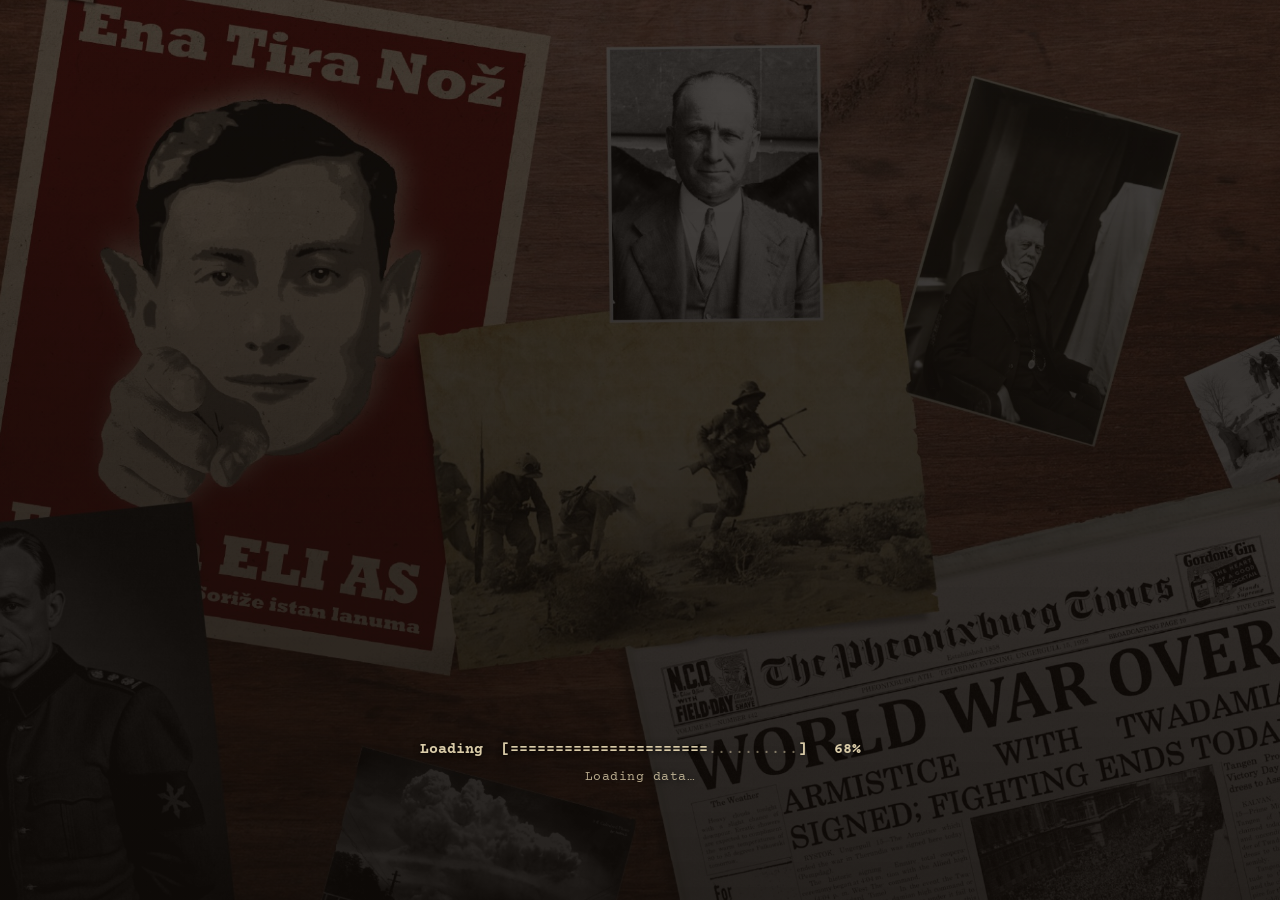
==== commit 6cb39d2b: "Added country relations" ====
--- a/index.html
+++ b/index.html
@@ -6,6 +6,8 @@
   <title>The New Concert</title>
   <link rel="icon" href="./data/icons/capital.png">
   <link rel="preload" as="image" href="./data/img/ui/start_menu_bg.jpg">
+  <!-- Stamp mask; mask images are fetched in CORS mode. -->
+  <link rel="preload" as="image" href="./data/ui/texture-tile.png" crossorigin>
   <link rel="stylesheet" href="./src/style.css">
 </head>
 
@@ -14,7 +16,7 @@
   <!-- Start menu, shown once the map is built. -->
   <div id="start" class="pending" aria-hidden="true">
     <div class="start-panel">
-      <h1>The New Concert</h1>
+      <h1>The New Concert<span class="title-stamp">Indev</span></h1>
 
       <div class="start-buttons">
         <button id="start-enter" data-sfx="paper">Enter</button>
@@ -25,8 +27,8 @@
 
       <p>
         The New Concert is an in-development game.
-        Currently, there is no game to speak of so have fun looking at an
-        incomplete map.
+        Currently, there is no game to speak of so have fun just looking at a
+        map.
       </p>
     </div>
 
@@ -39,6 +41,25 @@
         </div>
 
         <div class="dialog-body changelog-body">
+          <section>
+            <h3>Indev v0.9 <span>26 Oct 2026</span></h3>
+            <ul>
+              <li>Added relations and (most) of their mechanics between countries, can only be seen
+                through commands though currently.</li>
+              <li>Diplomacy panel now actually shows relations besides guaranteeing and puppet
+                relations.</li>
+              <li>Queue for construction, equipment etc should be in, but I haven't tested it.</li>
+              <li>More flags (special thanks to Histepford), some government fixes, and corrected
+                Tavociel's population.</li>
+              <li>Realms now have a national tax law.</li>
+              <li>Resources work now, but because trade hasn't been added, everyone has a shortage of
+                something.</li>
+              <li>Polities have starting values now, such as political power, treasury, etc. Unviewable
+                except through commands currently.</li>
+              <li>Added 'indev' stamp to main title.</li>
+            </ul>
+          </section>
+
           <section>
             <h3>Indev v0.8.b <span>21 Oct 2026</span></h3>
             <ul>
--- a/src/style.css
+++ b/src/style.css
@@ -520,11 +520,31 @@
 
 /* Game title in Special Elite. */
 .start-panel h1 {
+  position: relative;
+  display: inline-block;
   margin: 0 0 34px;
   font: 400 60px/1.05 var(--stamp);
   letter-spacing: .02em;
   color: var(--sheet);
   text-shadow: 0 2px 0 rgba(0, 0, 0, .6), 0 4px 22px rgba(0, 0, 0, .8);
+}
+
+/* Indev stamp at the title's bottom right, masked by the texture. */
+.title-stamp {
+  position: absolute;
+  right: -47px;
+  bottom: -1px;
+  padding: 5px 7px 1px;
+  border: 3px double #d0503c;
+  border-radius: 7px;
+  font: 400 24px/.8 var(--stamp);
+  letter-spacing: .08em;
+  text-transform: uppercase;
+  text-shadow: none;
+  color: #d0503c;
+  rotate: -20deg;
+  -webkit-mask: url("../data/ui/texture-tile.png") -110px -240px / 900px auto;
+  mask: url("../data/ui/texture-tile.png") -110px -240px / 900px auto luminance;
 }
 
 /* Stacked start menu buttons. */
@@ -2687,6 +2707,7 @@
   display: inline-block;
   width: var(--res-px);
   height: var(--res-px);
+  margin-right: .15em;
   vertical-align: -2px;
   background-image: url("../data/icons/resources.png");
   background-size: calc(var(--cols) * var(--res-px)) auto;
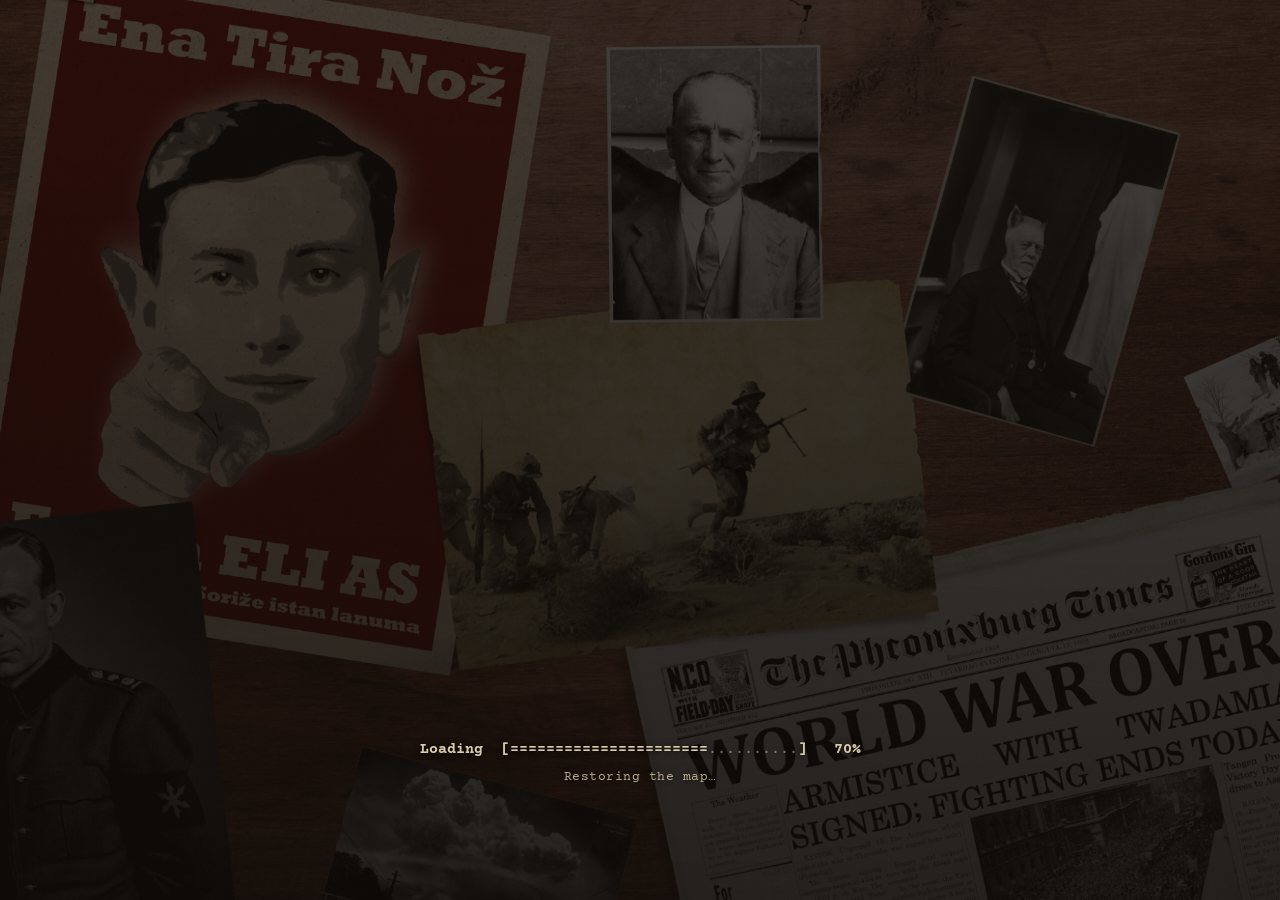
==== commit ce4d3a0b: ""fixed" trading" ====
--- a/index.html
+++ b/index.html
@@ -41,6 +41,26 @@
         </div>
 
         <div class="dialog-body changelog-body">
+          <section>
+            <h3>Indev v0.10.a <span>29 Oct 2026</span></h3>
+            <ul>
+              <li>Slightly overhauled how trading works. Previously, the first buyers detected from north to south, west to east, hogged all the sold resources for some reason. It shouldn't do that anymore.</li>
+              <li>Trade routes are now more messier but (hopefully) more realistic.</li>
+            </ul>
+          </section>
+
+          <section>
+            <h3>Indev v0.10 <span>28 Oct 2026</span></h3>
+            <ul>
+              <li>Countries now automatically trade with each other.</li>
+              <li>Added tariffs.</li>
+              <li>Added automatic trade routes which you can see using a new provisional layer.</li>
+              <li>New look for rail infrastructure layer.</li>
+              <li>Added national spirit icons for Fellnor-Avanta.</li>
+              <li>Added icon for consumer goods.</li>
+            </ul>
+          </section>
+
           <section>
             <h3>Indev v0.9 <span>26 Oct 2026</span></h3>
             <ul>
@@ -250,6 +270,7 @@
       <button data-mode="navy" hidden>Navy</button>
       <button data-mode="resources">Resources</button>
       <button data-mode="ideology" hidden>Ideology</button>
+      <button data-mode="routes">Trade routes</button>
 
       <!-- Infrastructure layer menu. -->
       <span id="infra-menu">
@@ -291,6 +312,15 @@
     <div id="canvas-wrap">
       <canvas id="map"></canvas>
       <div id="tooltip" hidden></div>
+
+      <!-- Trade route panel, opened by clicking a route in the Trade routes layer. -->
+      <div id="route-panel" class="dialog-panel" role="dialog" aria-label="Trade route" aria-hidden="true" hidden>
+        <div id="route-panel-head" class="dialog-head">
+          <h2 id="route-panel-title">Trade route</h2>
+          <button id="route-panel-close" class="dialog-close" title="Close (Esc)" aria-label="Close">&times;</button>
+        </div>
+        <div id="route-panel-body" class="dialog-body"></div>
+      </div>
 
       <!-- Province card. -->
       <!-- County card, opened with the right button. -->
@@ -498,8 +528,8 @@
       <h1>Selected</h1>
       <h2 id="sel-name">&mdash;</h2>
       <div id="sel-body" class="hint">Click a province on the map.</div>
+      <div id="neighbours"></div>
       <div id="government"></div>
-      <div id="neighbours"></div>
     </div>
   </div>
 
--- a/src/style.css
+++ b/src/style.css
@@ -1491,7 +1491,8 @@
 }
 
 /* Inline flag beside a country name. */
-#tooltip .mini-flag-box {
+#tooltip .mini-flag-box,
+#route-panel .mini-flag-box {
   position: relative;
   display: inline-block;
   margin-right: .3em;
@@ -1500,7 +1501,8 @@
   line-height: 0;
 }
 
-#tooltip .mini-flag {
+#tooltip .mini-flag,
+#route-panel .mini-flag {
   display: block;
   height: .8em;
   width: auto;
@@ -1508,14 +1510,16 @@
 }
 
 /* Blank flag: country colour at flag shape. */
-#tooltip .mini-flag-box.blank {
+#tooltip .mini-flag-box.blank,
+#route-panel .mini-flag-box.blank {
   width: 1.2em;
   height: .8em;
   background-color: var(--flag-colour, rgb(128, 128, 128));
 }
 
 /* Flag shading over the mini flag. */
-#tooltip .mini-flag-box::after {
+#tooltip .mini-flag-box::after,
+#route-panel .mini-flag-box::after {
   content: "";
   position: absolute;
   inset: 0;
@@ -1945,10 +1949,10 @@
 #tooltip .none { color: var(--ink-3); font-style: italic; }
 
 /* Bold names in tooltip lines. */
-#tooltip .named, .cm-note .named { color: var(--ink); font-weight: 700; }
+#tooltip .named, .cm-note .named, #route-panel .named { color: var(--ink); font-weight: 700; }
 
 /* Tooltip rule drawn as typed hyphens. */
-#tooltip hr {
+#tooltip hr, #route-panel-body hr {
   width: 0;
   min-width: 100%;
   height: 1em;
@@ -1958,7 +1962,7 @@
   color: var(--ink-3);
 }
 
-#tooltip hr::before {
+#tooltip hr::before, #route-panel-body hr::before {
   content: "--------------------------------------------------------------------------------";
   display: block;
   white-space: nowrap;
@@ -2714,6 +2718,107 @@
   background-position: calc(var(--col) * var(--res-px) * -1) calc(var(--row) * var(--res-px) * -1);
 }
 
+/* Consumer goods icon, its own file. */
+.res.goods {
+  background-image: url("../data/icons/consumer_goods.png");
+  background-size: 100% 100%;
+  background-position: 0 0;
+}
+
+/* ===== trade route panel: a dialog sheet over the map, dragged by its head */
+#route-panel {
+  position: absolute;
+  top: 12px;
+  right: 12px;
+  z-index: 22;
+  width: min(440px, calc(100% - 24px));
+  max-height: min(560px, calc(100% - 24px));
+  box-shadow: 0 10px 26px rgba(0, 0, 0, .55);
+}
+
+#route-panel-head {
+  cursor: grab;
+  user-select: none;
+  touch-action: none;
+}
+
+#route-panel-head.grabbed {
+  cursor: grabbing;
+}
+
+#route-panel-body {
+  font: 400 12.5px/1.4 var(--type);
+}
+
+/* Section heads: label left, unit right. */
+#route-panel-body h3 {
+  display: flex;
+  align-items: baseline;
+  justify-content: space-between;
+  gap: 12px;
+  margin: 0 0 6px;
+  font: 700 12px/1.3 var(--type);
+  letter-spacing: .04em;
+  text-transform: uppercase;
+  color: var(--ink);
+}
+
+#route-panel-body h3 span {
+  font-weight: 400;
+  letter-spacing: 0;
+  text-transform: none;
+  color: var(--ink-3);
+}
+
+#route-panel-body hr {
+  margin: 8px 0;
+}
+
+/* One trade a row: good, amount, ends; the ends wrap under on a narrow sheet. */
+.route-rows {
+  margin: 0;
+  padding: 0;
+  list-style: none;
+}
+
+.route-rows li {
+  display: grid;
+  grid-template-columns: 10.5em 3.5em 1fr;
+  align-items: baseline;
+  gap: 2px 10px;
+  padding: 3px 0;
+}
+
+.route-rows b {
+  color: var(--ink);
+  text-align: right;
+}
+
+.route-stops li {
+  grid-template-columns: 1fr 3.5em;
+}
+
+.route-none {
+  margin: 0;
+  color: var(--ink-3);
+}
+
+@media (max-width: 480px) {
+  .route-rows li {
+    grid-template-columns: 1fr 3.5em;
+  }
+
+  .route-rows li .route-ends {
+    grid-column: 1 / -1;
+    padding-left: 1em;
+  }
+
+  .route-stops li .route-ends {
+    grid-column: auto;
+    padding-left: 0;
+  }
+}
+
 /* Controls list: key and action in two columns. */
 .controls-body dl {
   display: grid;
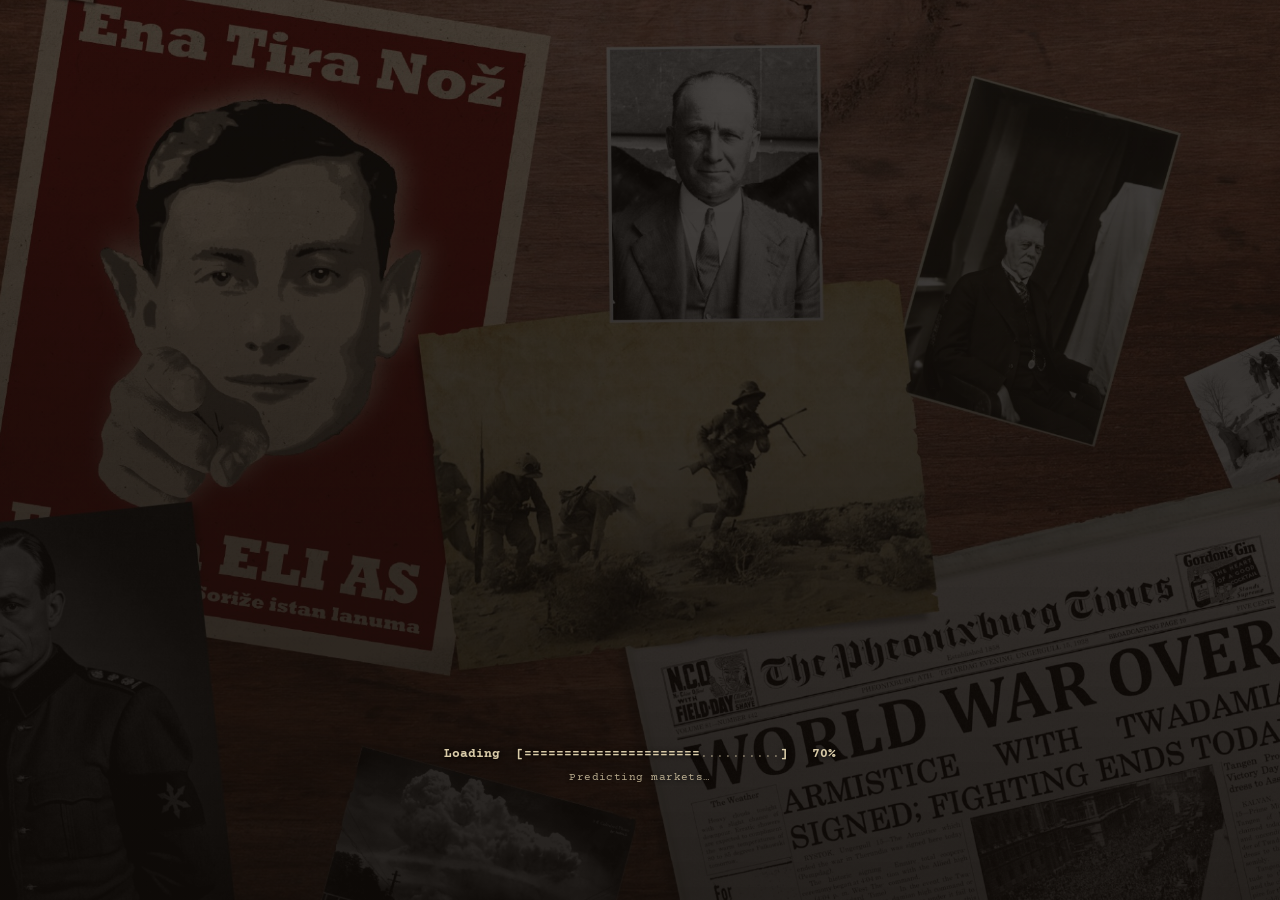
==== commit e69f0c1a: "added country selection screen and some barebones stuff for the player country/game UI" ====
--- a/index.html
+++ b/index.html
@@ -19,7 +19,8 @@
       <h1>The New Concert<span class="title-stamp">Indev</span></h1>
 
       <div class="start-buttons">
-        <button id="start-enter" data-sfx="paper">Enter</button>
+        <button id="start-enter" data-sfx="paper">New game</button>
+        <button class="start-secondary" data-dialog="load-game" data-sfx="paper">Load game</button>
         <button class="start-secondary" data-dialog="controls" data-sfx="paper">Controls</button>
         <button class="start-secondary" data-dialog="changelog" data-sfx="paper">Changelog</button>
         <button class="start-secondary" data-dialog="about" data-sfx="paper">About</button>
@@ -37,10 +38,30 @@
       <div class="dialog-panel milled" role="dialog" aria-label="Changelog">
         <div class="dialog-head">
           <h2>Changelog</h2>
-          <button class="dialog-close" title="Close (Esc)" aria-label="Close">&times;</button>
+          <button class="dialog-close" aria-label="Close">&times;</button>
         </div>
 
         <div class="dialog-body changelog-body">
+          <section>
+            <h3>Indev v0.10.b <span>11 Nov 2026</span></h3>
+            <ul>
+              <li>Added "New game" button and a WIP "load game" button.</li>
+              <li>Added country selection screen. The main countries have briefs, more are planned to be added for other countries.</li>
+              <li>Added game rules tab. Only difficulty levels work currently.</li>
+              <li>New top bar for country controlled by a player, including showing the political power, treasury, stability, etc.</li>
+              <li>Diplomacy panel now shows both countries&#39; opinion of each other (player country and NPC country).</li>
+              <li>Working diplomatic actions (for the most part, some are still WIP)</li>
+              <li>Some ideologies are now more tolerant of others in terms of opinion. (i.e. Technocracies don&#39;t care much about your ideology, while Fascists will more.)</li>
+              <li>Retouched UI for the clock and date as well as where layers can be selected.</li>
+              <li>Custom scrollbar added.</li>
+              <li>More national spirit icons for Gwerinlur, Swanders, Kanland, and Ajaxgul.</li>
+              <li>Treaty of Chuhai no longer makes Amargigurun hate Nuteamryn.</li>
+              <li>Alpine terrain is now called "High mountains."</li>
+              <li>Subeny&#39;s neutrality now makes Fellnor-Avanta dislike them.</li>
+              <li>More flags added for Shiniwanogan, Jenensavezin Managan, Sanatese Vortopaga, and Wrightsland. (special thanks to Histepford)</li>
+            </ul>
+          </section>
+
           <section>
             <h3>Indev v0.10.a <span>29 Oct 2026</span></h3>
             <ul>
@@ -209,11 +230,23 @@
       </div>
     </div>
 
+    <div id="load-game" class="start-dialog" aria-hidden="true">
+      <div class="dialog-panel milled" role="dialog" aria-label="Load game">
+        <div class="dialog-head">
+          <h2>Load game</h2>
+          <button class="dialog-close" aria-label="Close">&times;</button>
+        </div>
+        <div class="dialog-body">
+          <p>WIP, no game saving or loading yet</p>
+        </div>
+      </div>
+    </div>
+
     <div id="about" class="start-dialog" aria-hidden="true">
       <div class="dialog-panel milled" role="dialog" aria-label="About">
         <div class="dialog-head">
           <h2>About</h2>
-          <button class="dialog-close" title="Close (Esc)" aria-label="Close">&times;</button>
+          <button class="dialog-close" aria-label="Close">&times;</button>
         </div>
 
         <div class="dialog-body about-body">
@@ -256,10 +289,36 @@
   </div>
 
   <div id="map-area">
+    <!-- The playing country's bar. -->
+    <div id="hud">
+      <div id="hud-flag-mount"><i class="hoist"></i><span id="hud-flag-box" class="diplo-flag"><img id="hud-flag" alt=""></span></div>
+      <div id="hud-stack">
+        <div id="hud-values"></div>
+        <div class="platen"></div>
+        <div id="hud-menu"></div>
+      </div>
+    </div>
+
     <div id="toolbar" class="milled">
-      <span class="wordmark">The New Concert<b>Third Sapient War</b></span>
-
-      <span class="sep"></span>
+      <div id="clock-paper"></div>
+      <!-- Clock: slower, run state, date, faster. -->
+      <div id="clock">
+        <button id="clock-slower" data-tip="Slower" aria-label="Slower">&minus;</button>
+
+        <button id="clock-play" data-tip="Pause and resume (Space)" aria-label="Pause and resume"
+          aria-pressed="false">
+          <i class="play"></i><i class="halt"></i>
+        </button>
+
+        <span id="clock-face">&mdash;</span>
+
+        <button id="clock-faster" data-tip="Faster" aria-label="Faster">+</button>
+      </div>
+
+      <div class="platen"></div>
+
+      <div id="layer-rod">
+      <button id="layers-button" aria-expanded="false" aria-controls="modes">Layers</button>
 
       <!-- Map mode tray, with the layer menu. -->
       <span id="modes">
@@ -280,32 +339,6 @@
         <div id="infra-list" hidden></div>
       </span>
       </span>
-
-      <span class="sep"></span>
-
-      <span id="zoom-group">
-        <button id="zoom-out" title="Zoom out (&minus;)">&minus;</button>
-        <span id="zoom-level">100%</span>
-        <button id="zoom-in" title="Zoom in (+)">+</button>
-        <button id="zoom-fit" title="Fit to window (0)">Fit</button>
-      </span>
-
-      <span class="sep"></span>
-
-      <button id="toggle-panel" title="Debug menu (`)">Debug</button>
-
-      <!-- Clock: slower, run state, date, faster. -->
-      <div id="clock">
-        <button id="clock-slower" title="Slower" aria-label="Slower">&minus;</button>
-
-        <button id="clock-play" title="Pause and resume (Space)" aria-label="Pause and resume"
-          aria-pressed="false">
-          <i class="play"></i><i class="halt"></i>
-        </button>
-
-        <span id="clock-face">&mdash;</span>
-
-        <button id="clock-faster" title="Faster" aria-label="Faster">+</button>
       </div>
     </div>
 
@@ -317,9 +350,14 @@
       <div id="route-panel" class="dialog-panel" role="dialog" aria-label="Trade route" aria-hidden="true" hidden>
         <div id="route-panel-head" class="dialog-head">
           <h2 id="route-panel-title">Trade route</h2>
-          <button id="route-panel-close" class="dialog-close" title="Close (Esc)" aria-label="Close">&times;</button>
+          <button id="route-panel-close" class="dialog-close" data-tip="Close (Esc)" aria-label="Close">&times;</button>
         </div>
         <div id="route-panel-body" class="dialog-body"></div>
+      </div>
+
+      <!-- Note for a diplomatic action not in the game yet. -->
+      <div id="wip-note" class="dialog-panel" role="alertdialog" aria-hidden="true" hidden>
+        <div class="dialog-body">WIP, feature not implemented yet</div>
       </div>
 
       <!-- Province card. -->
@@ -327,7 +365,7 @@
       <aside id="county-card" class="milled" aria-hidden="true">
         <div class="card-head">
           <h2 id="county-name">&mdash;</h2>
-          <button id="county-close" title="Close (Esc)" aria-label="Close">&times;</button>
+          <button id="county-close" data-tip="Close (Esc)" aria-label="Close">&times;</button>
         </div>
 
         <div class="card-owner">
@@ -349,7 +387,7 @@
       <aside id="card" class="milled" aria-hidden="true">
         <div class="card-head">
           <h2 id="card-name">&mdash;</h2>
-          <button id="card-close" title="Close (Esc)" aria-label="Close">&times;</button>
+          <button id="card-close" data-tip="Close (Esc)" aria-label="Close">&times;</button>
         </div>
 
         <div class="card-owner">
@@ -401,7 +439,7 @@
         <div class="diplo-sheet">
         <div class="card-head">
           <h2 id="diplo-name">&mdash;</h2>
-          <button id="diplo-close" title="Close (Esc)" aria-label="Close">&times;</button>
+          <button id="diplo-close" data-tip="Close (Esc)" aria-label="Close">&times;</button>
         </div>
 
         <div class="diplo-ident">
@@ -415,6 +453,16 @@
             <b id="diplo-polity">&mdash;</b>
             <i id="diplo-faction">No faction</i>
             <i id="diplo-leader">&mdash;</i>
+          </div>
+          <div class="diplo-pair" id="diplo-pair" hidden>
+            <b class="pair-ours" id="diplo-pair-ours">0</b>
+            <span class="diplo-flag pair-flag pair-us" id="diplo-pair-us-box"><img id="diplo-pair-us" alt="" src="./data/img/flags/placeholder.png"></span>
+            <span class="diplo-flag pair-flag pair-them" id="diplo-pair-them-box"><img id="diplo-pair-them" alt="" src="./data/img/flags/placeholder.png"></span>
+            <svg class="pair-arrows" viewBox="0 0 88 64" aria-hidden="true">
+              <g id="diplo-pair-to"><path class="hit" d="M34 19 H71 V32"/><path d="M34 19 H71 V28"/><path d="M67 26 L71 32 L75 26"/></g>
+              <g id="diplo-pair-from"><path class="hit" d="M54 45 H17 V32"/><path d="M54 45 H17 V36"/><path d="M13 38 L17 32 L21 38"/></g>
+            </svg>
+            <b class="pair-theirs" id="diplo-pair-theirs">0</b>
           </div>
           <div class="diplo-meters">
             <span><u>Stability</u><b id="diplo-stability">0%</b></span>
@@ -460,12 +508,59 @@
     </div>
   </div>
 
+  <!-- Country selection, over the map. -->
+  <div id="choose" aria-hidden="true">
+    <div id="choose-folder">
+      <div id="choose-tabs">
+        <button type="button" class="folder-tab on" data-choose-tab="country" data-sfx="paper">Select country</button>
+        <button type="button" class="folder-tab" data-choose-tab="rules" data-sfx="paper">Game rules</button>
+      </div>
+      <div id="choose-box">
+        <div id="choose-majors"></div>
+        <div id="choose-minors"></div>
+        <div id="choose-panes">
+          <section class="choose-paper">
+            <h3>Information</h3>
+            <div class="choose-info-wrap">
+              <div id="choose-info" class="choose-scroll"></div>
+              <span id="choose-photo" class="diplo-photo" hidden>
+                <svg class="paperclip" viewBox="0 0 13 34" aria-hidden="true"><path d="M2.5 8 V4.5 A3 3 0 0 1 8.5 4.5 V22 A2 2 0 0 1 4.5 22 V12"/></svg>
+                <img id="choose-portrait" alt="">
+              </span>
+            </div>
+          </section>
+          <section id="choose-middle" class="choose-paper">
+            <h3 id="choose-name">No country selected</h3>
+            <span id="choose-flag-box" class="diplo-flag" hidden>
+              <svg class="paperclip" viewBox="0 0 13 34" aria-hidden="true"><path d="M2.5 8 V4.5 A3 3 0 0 1 8.5 4.5 V22 A2 2 0 0 1 4.5 22 V12"/></svg>
+              <img id="choose-flag" alt="">
+            </span>
+            <div id="choose-spirits"></div>
+            <div id="choose-actions">
+              <button id="choose-back" class="choose-key">Back</button>
+              <button id="choose-play" class="choose-key" hidden>Play</button>
+            </div>
+          </section>
+          <section class="choose-paper">
+            <h3>Brief</h3>
+            <p id="choose-brief" class="choose-scroll"></p>
+          </section>
+        </div>
+        <!-- Game rules: one sheet per rule, Back and Play under them. -->
+        <div id="choose-rules" hidden>
+          <div id="choose-rule-sheets"></div>
+          <div id="choose-rules-foot"></div>
+        </div>
+      </div>
+    </div>
+  </div>
+
   <!-- Controls dialog and pause menu, outside the start screen. -->
   <div id="controls" class="start-dialog" aria-hidden="true">
     <div class="dialog-panel milled" role="dialog" aria-label="Controls">
       <div class="dialog-head">
         <h2>Controls</h2>
-        <button class="dialog-close" title="Close (Esc)" aria-label="Close">&times;</button>
+        <button class="dialog-close" aria-label="Close">&times;</button>
       </div>
 
       <div class="dialog-body controls-body">
--- a/src/style.css
+++ b/src/style.css
@@ -172,7 +172,13 @@
 #clock-face::after,
 .diplo-sheet::after,
 .pause-body::after,
-.folder-tab::after {
+.folder-tab::after,
+#hud-flag-strip::after,
+#hud-values::after,
+#hud-menu::after,
+.hud-value::after,
+#toolbar #modes::after,
+.choose-major::after {
   content: "";
   position: absolute;
   top: 0;
@@ -204,7 +210,13 @@
 #clock-face,
 .diplo-sheet,
 .pause-body,
-.folder-tab {
+.folder-tab,
+#hud-flag-strip,
+#hud-values,
+#hud-menu,
+.hud-value,
+#toolbar #modes,
+.choose-major {
   isolation: isolate;
   overflow: hidden;
 }
@@ -216,9 +228,23 @@
 #start-enter,
 #clock-face,
 .diplo-sheet,
-.pause-body {
+.pause-body,
+#hud-flag-strip,
+#hud-values,
+#hud-menu,
+.hud-value,
+.choose-major {
   position: relative;
 }
+
+/* Boxes whose crop and turn are drawn at random. */
+#hud-flag-strip,
+#hud-values,
+#hud-menu,
+#toolbar #modes { --tex-span: 3000px; }
+
+.hud-value,
+.choose-major { --tex-span: 900px; }
 
 /* Toolbar keys carry no grain. */
 #toolbar button::after {
@@ -325,6 +351,11 @@
   --tex-at: -355px -120px;
 }
 
+.start-buttons .start-secondary:nth-child(5) {
+  --tex-turn: 143deg;
+  --tex-at: -240px -210px;
+}
+
 .start-panel p {
   --tex-span: 1100px;
   --tex-turn: 167deg;
@@ -441,7 +472,7 @@
   margin: 0;
   background: var(--steel-deepest);
   color: var(--ink);
-  font: 14px/1.5 var(--type);
+  font: calc(14px / var(--text-k, 1))/1.5 var(--type);
   display: flex;
   height: 100vh;
   overflow: hidden;
@@ -523,7 +554,7 @@
   position: relative;
   display: inline-block;
   margin: 0 0 34px;
-  font: 400 60px/1.05 var(--stamp);
+  font: 400 calc(60px / var(--text-k, 1))/1.05 var(--stamp);
   letter-spacing: .02em;
   color: var(--sheet);
   text-shadow: 0 2px 0 rgba(0, 0, 0, .6), 0 4px 22px rgba(0, 0, 0, .8);
@@ -537,7 +568,7 @@
   padding: 5px 7px 1px;
   border: 3px double #d0503c;
   border-radius: 7px;
-  font: 400 24px/.8 var(--stamp);
+  font: 400 calc(24px / var(--text-k, 1))/.8 var(--stamp);
   letter-spacing: .08em;
   text-transform: uppercase;
   text-shadow: none;
@@ -565,7 +596,7 @@
   color: var(--ink);
   border: 1px solid var(--manila-edge);
   border-radius: 0;
-  font: 400 24px/1 var(--stamp);
+  font: 400 calc(24px / var(--text-k, 1))/1 var(--stamp);
   letter-spacing: .12em;
   text-indent: .12em;
   text-transform: uppercase;
@@ -602,7 +633,7 @@
   color: var(--ink);
   border: 0;
   border-radius: 0;
-  font: 700 14px/1 var(--type);
+  font: 700 calc(14px / var(--text-k, 1))/1 var(--type);
   letter-spacing: .08em;
   text-indent: .08em;
   text-transform: uppercase;
@@ -633,7 +664,7 @@
   padding: 12px 18px 13px;
   background: var(--sheet-lo);
   color: var(--ink);
-  font: 400 13.5px/1.55 var(--type);
+  font: 400 calc(13.5px / var(--text-k, 1))/1.55 var(--type);
   text-align: left;
   rotate: -.8deg;
   box-shadow: 0 6px 16px rgba(0, 0, 0, .55);
@@ -683,7 +714,7 @@
 
 .loading-bar {
   display: inline-block;
-  font: 700 15px/1 var(--type);
+  font: 700 calc(15px / var(--text-k, 1))/1 var(--type);
   white-space: pre;
   color: var(--sheet);
   text-shadow: 0 1px 6px rgba(0, 0, 0, .9);
@@ -698,7 +729,7 @@
 /* Load stage note under the gauge. */
 #loading-note {
   margin: 10px 0 0;
-  font: 400 12.5px/1 var(--type);
+  font: 400 calc(12.5px / var(--text-k, 1))/1 var(--type);
   letter-spacing: .04em;
   color: var(--sheet);
   opacity: .82;
@@ -753,7 +784,7 @@
 
 #loading-quote blockquote {
   margin: 0;
-  font: 400 21px/1.6 var(--type);
+  font: 400 calc(21px / var(--text-k, 1))/1.6 var(--type);
   color: var(--ink);
 }
 
@@ -765,7 +796,7 @@
 #loading-quote figcaption {
   margin-top: 16px;
   text-align: right;
-  font: 400 18px/1 var(--stamp);
+  font: 400 calc(18px / var(--text-k, 1))/1 var(--stamp);
   color: var(--ink-2);
 }
 
@@ -776,7 +807,7 @@
   right: 0;
   bottom: 13%;
   margin: 0;
-  font: 700 14px/1 var(--type);
+  font: 700 calc(14px / var(--text-k, 1))/1 var(--type);
   letter-spacing: .1em;
   text-indent: .1em;
   text-transform: uppercase;
@@ -859,7 +890,7 @@
 
 .dialog-head h2 {
   margin: 0;
-  font: 400 20px/1.1 var(--stamp);
+  font: 400 calc(20px / var(--text-k, 1))/1.1 var(--stamp);
   color: var(--ink);
 }
 
@@ -879,7 +910,7 @@
   color: var(--sheet);
   border: 2px solid var(--key-rim);
   box-shadow: var(--key-edge);
-  font: 700 13px/1 var(--type);
+  font: 700 calc(13px / var(--text-k, 1))/1 var(--type);
   cursor: pointer;
   transition: box-shadow .08s, transform .08s;
 }
@@ -914,8 +945,6 @@
 .dialog-body {
   overflow-y: auto;
   padding: 16px 18px 18px;
-  scrollbar-width: thin;
-  scrollbar-color: var(--ruled) transparent;
 }
 
 /* Rules between changelog releases. */
@@ -931,7 +960,7 @@
   justify-content: space-between;
   gap: 12px;
   margin: 0 0 7px;
-  font: 700 13px/1.3 var(--type);
+  font: 700 calc(13px / var(--text-k, 1))/1.3 var(--type);
   letter-spacing: .04em;
   text-transform: uppercase;
   color: var(--ink);
@@ -940,7 +969,7 @@
 /* Release date in faded ink. */
 .changelog-body h3 span {
   flex: none;
-  font-size: 12px;
+  font-size: calc(12px / var(--text-k, 1));
   font-weight: 400;
   letter-spacing: 0;
   text-transform: none;
@@ -955,7 +984,7 @@
 .changelog-body li,
 .changelog-body p {
   margin: 0;
-  font-size: 13px;
+  font-size: calc(13px / var(--text-k, 1));
   line-height: 1.55;
   color: var(--ink-2);
 }
@@ -988,7 +1017,7 @@
 
 .about-body p {
   margin: 0;
-  font-size: 13px;
+  font-size: calc(13px / var(--text-k, 1));
   line-height: 1.65;
   color: var(--ink-2);
 }
@@ -1037,18 +1066,27 @@
   width: min(440px, 100%);
 }
 
+/* Tab: the edge colour, with a manila face 1px inside it. */
 .folder-tab {
   position: relative;
   display: inline-block;
   left: 18px;
-  padding: 6px 22px 3px;
-  background: var(--manila);
-  border: 1px solid var(--manila-edge);
-  border-bottom: 0;
+  padding: 7px 23px 3px;
+  background: var(--manila-edge);
+  border: 0;
   clip-path: polygon(6px 0, calc(100% - 6px) 0, 100% 100%, 0 100%);
-  font: 400 16px/1 var(--stamp);
+  font: 400 calc(16px / var(--text-k, 1))/1 var(--stamp);
   letter-spacing: .04em;
   color: var(--ink);
+}
+
+.folder-tab::before {
+  content: "";
+  position: absolute;
+  inset: 1px 1px 0;
+  z-index: -1;
+  background: var(--manila);
+  clip-path: polygon(6px 0, calc(100% - 6px) 0, 100% 100%, 0 100%);
 }
 
 #pause .pause-board {
@@ -1089,7 +1127,7 @@
   color: var(--sheet);
   border: 2px solid var(--key-rim);
   box-shadow: var(--key-edge);
-  font: 700 9px/1 var(--type);
+  font: 700 calc(9px / var(--text-k, 1))/1 var(--type);
   letter-spacing: .06em;
   text-indent: 0;
 }
@@ -1103,6 +1141,7 @@
 
 /* =============================================================== map */
 #map-area {
+  position: relative;
   flex: 1;
   display: flex;
   flex-direction: column;
@@ -1110,33 +1149,18 @@
 }
 
 /* Manila toolbar strip across the top. */
-#toolbar {
-  display: flex;
-  gap: 12px;
-  align-items: center;
-  padding: 0 14px;
-  height: 52px;
-  flex: none;
-  background: var(--manila);
-  color: var(--ink);
-  border-bottom: 2px solid var(--manila-edge);
-  box-shadow: 0 3px 10px rgba(0, 0, 0, .55);
-  position: relative;
-  z-index: 5;
-}
-
 .wordmark {
   display: grid;
   line-height: 1;
   white-space: nowrap;
-  font: 400 18px/1 var(--stamp);
+  font: 400 calc(18px / var(--text-k, 1))/1 var(--stamp);
   color: var(--ink);
 }
 
 .wordmark b {
   display: block;
   margin-top: 4px;
-  font: italic 400 11px/1 var(--type);
+  font: italic 400 calc(11px / var(--text-k, 1))/1 var(--type);
   color: var(--ink-2);
 }
 
@@ -1163,7 +1187,7 @@
   color: var(--sheet);
   border: 2px solid var(--key-rim);
   box-shadow: var(--key-edge);
-  font: 700 11px/1 var(--type);
+  font: 700 calc(11px / var(--text-k, 1))/1 var(--type);
   letter-spacing: .06em;
   text-transform: uppercase;
   white-space: nowrap;
@@ -1203,7 +1227,7 @@
 
 #infra-button i {
   font-style: normal;
-  font-size: 9px;
+  font-size: calc(9px / var(--text-k, 1));
   margin-left: 8px;
   opacity: .7;
   vertical-align: middle;
@@ -1237,7 +1261,7 @@
   letter-spacing: 0;
   white-space: nowrap;
   border-radius: 0;
-  font: 400 12.5px/1 var(--type);
+  font: 400 calc(12.5px / var(--text-k, 1))/1 var(--type);
   color: var(--ink-2);
   background: none;
   border: 0;
@@ -1279,7 +1303,7 @@
   color: var(--sheet);
   border: 2px solid var(--key-rim);
   box-shadow: var(--key-edge);
-  font: 700 13px/1 var(--type);
+  font: 700 calc(13px / var(--text-k, 1))/1 var(--type);
   cursor: pointer;
   transition: box-shadow .08s, transform .08s;
 }
@@ -1316,7 +1340,7 @@
   width: auto;
   border-radius: 13px;
   padding: 0 10px;
-  font-size: 11px;
+  font-size: calc(11px / var(--text-k, 1));
   letter-spacing: .06em;
   text-transform: uppercase;
 }
@@ -1324,13 +1348,13 @@
 #zoom-level {
   min-width: 44px;
   text-align: center;
-  font: 700 13px/1 var(--type);
+  font: 700 calc(13px / var(--text-k, 1))/1 var(--type);
   color: var(--ink);
 }
 
 /* Inspector toggle as a quiet typed word. */
 #toggle-panel {
-  font: 400 12px/1 var(--type);
+  font: 400 calc(12px / var(--text-k, 1))/1 var(--type);
   color: var(--ink-3);
   background: none;
   border: 0;
@@ -1369,7 +1393,7 @@
   border-top: 1px dashed var(--ruled);
   border-bottom: 1px dashed var(--ruled);
   box-shadow: 0 1px 2px rgba(60, 44, 18, .35);
-  font: 700 13px/1 var(--type);
+  font: 700 calc(13px / var(--text-k, 1))/1 var(--type);
   color: var(--ink);
   white-space: nowrap;
 }
@@ -1454,7 +1478,7 @@
   pointer-events: none;
   background: var(--sheet);
   border: 1px solid var(--ruled);
-  font: 400 12.5px/1.4 var(--type);
+  font: 400 calc(12.5px / var(--text-k, 1))/1.4 var(--type);
   padding: 0.5em 0.8em 0.55em;
   white-space: normal;
   max-width: 30em;
@@ -1533,16 +1557,20 @@
   font-weight: 700;
 }
 
+/* Names in a red sentence stay red. */
+#tooltip .sub.down>b,
+#tooltip .sub.down .named { color: inherit; }
+
 /* ===== debug screen (dev only): plain text lines over the map */
 #panel {
   position: fixed;
-  top: 60px;
+  top: 92px;
   right: 8px;
   z-index: 25;
   display: none;
   max-width: 400px;
-  max-height: calc(100vh - 68px);
-  font: 13px/1.3 Consolas, "Courier New", monospace;
+  max-height: calc(100vh - 100px);
+  font: calc(13px / var(--text-k, 1))/1.3 Consolas, "Courier New", monospace;
   color: #fff;
   text-shadow: 1px 1px 0 #000;
 }
@@ -1717,7 +1745,7 @@
   #clock-face {
     min-width: 0;
     padding: 3px 6px;
-    font-size: 11px;
+    font-size: calc(11px / var(--text-k, 1));
   }
 }
 
@@ -1736,7 +1764,7 @@
   background: var(--sheet);
   box-shadow: 0 1px 0 var(--ruled), 0 10px 26px rgba(0, 0, 0, .55);
 
-  font-size: 12.5px;
+  font-size: calc(12.5px / var(--text-k, 1));
   color: var(--ink-2);
 
   visibility: hidden;
@@ -1760,7 +1788,7 @@
   background: var(--sheet);
   box-shadow: 0 1px 0 var(--ruled), 0 10px 26px rgba(0, 0, 0, .55);
 
-  font-size: 12.5px;
+  font-size: calc(12.5px / var(--text-k, 1));
   color: var(--ink-2);
 
   visibility: hidden;
@@ -1803,7 +1831,7 @@
   flex: 1;
   min-width: 0;
   padding-top: 1px;
-  font: 400 21px/1.15 var(--stamp);
+  font: 400 calc(21px / var(--text-k, 1))/1.15 var(--stamp);
   color: var(--ink);
   overflow-wrap: anywhere;
 }
@@ -1844,14 +1872,14 @@
 
 .card-owner b {
   display: block;
-  font: 700 14px/1.2 var(--type);
+  font: 700 calc(14px / var(--text-k, 1))/1.2 var(--type);
   color: var(--ink);
 }
 
 .card-owner i {
   display: block;
   font-style: normal;
-  font-size: 10px;
+  font-size: calc(10px / var(--text-k, 1));
   font-weight: 700;
   letter-spacing: .1em;
   text-transform: uppercase;
@@ -1940,6 +1968,10 @@
 /* Breakdown line: modifier label and figure on one line. */
 #tooltip .cm-line { display: flex; justify-content: space-between; gap: 1.1em; white-space: nowrap; }
 #tooltip .cm-line b { font-weight: 700; }
+/* A long label wraps; its figure keeps the right edge. */
+#tooltip .cm-line > :first-child { min-width: 0; white-space: normal; }
+.flagged, #tooltip .cm-line .named { white-space: nowrap; }
+#tooltip .cm-line > :last-child { flex: none; align-self: flex-end; }
 /* Italic national spirits in breakdowns. */
 #tooltip .cm-line i { font-style: italic; }
 
@@ -2000,7 +2032,7 @@
 /* Grid labels never break. */
 .card-cell span {
   color: var(--ink-2);
-  font-size: 12px;
+  font-size: calc(12px / var(--text-k, 1));
   white-space: nowrap;
 }
 
@@ -2023,7 +2055,7 @@
 .card-slot-head {
   margin-bottom: 7px;
   color: var(--ink-2);
-  font-size: 12.5px;
+  font-size: calc(12.5px / var(--text-k, 1));
 }
 
 .card-slot-head span {
@@ -2104,7 +2136,7 @@
   gap: 16px;
   margin-top: 8px;
   color: var(--ink-2);
-  font-size: 12px;
+  font-size: calc(12px / var(--text-k, 1));
 }
 
 .card-legend span {
@@ -2138,7 +2170,7 @@
 
   position: absolute;
   left: 12px;
-  top: 34px;
+  top: 122px;
   bottom: 12px;
   z-index: 21;
   width: 480px;
@@ -2150,7 +2182,7 @@
   border: 1px solid var(--manila-edge);
   box-shadow: 0 12px 30px rgba(0, 0, 0, .6);
 
-  font-size: 12.5px;
+  font-size: calc(12.5px / var(--text-k, 1));
   color: var(--ink-2);
 
   visibility: hidden;
@@ -2177,7 +2209,7 @@
 
   position: absolute;
   left: 30px;
-  top: 13px;
+  top: 101px;
   z-index: 21;
   visibility: hidden;
   transform: translateX(calc(-100% - 60px));
@@ -2293,13 +2325,13 @@
 }
 
 .diplo-titles b {
-  font: 700 15px/1.25 var(--type);
+  font: 700 calc(15px / var(--text-k, 1))/1.25 var(--type);
   color: var(--ink);
 }
 
 .diplo-titles i {
   font-style: normal;
-  font-size: 13px;
+  font-size: calc(13px / var(--text-k, 1));
   line-height: 1.3;
   color: var(--ink-2);
 }
@@ -2308,10 +2340,65 @@
 .diplo-titles .blank {
   display: inline-block;
   padding: 0 7px;
-  font-size: 11.5px;
+  font-size: calc(11.5px / var(--text-k, 1));
   line-height: 18px;
   font-style: italic;
 }
+
+/* Two flags and what each thinks of the other. */
+.diplo-pair {
+  position: relative;
+  flex: none;
+  width: 88px;
+  height: 64px;
+}
+
+.diplo-pair[hidden] { display: none; }
+
+.diplo-pair .pair-flag {
+  position: absolute;
+  margin: 0;
+  translate: -50% -50%;
+}
+
+.diplo-pair .pair-flag img {
+  max-width: 34px;
+  max-height: 22px;
+}
+
+.pair-us { left: 17px; top: 22px; }
+.pair-them { left: 71px; top: 42px; }
+
+.pair-arrows {
+  position: absolute;
+  inset: 0;
+  overflow: visible;
+  pointer-events: none;
+}
+
+.pair-arrows path {
+  fill: none;
+  stroke: var(--good);
+  stroke-width: 2;
+}
+
+/* Wide unseen stroke that takes the hover. */
+.pair-arrows path.hit {
+  stroke: transparent;
+  stroke-width: 12;
+  pointer-events: stroke;
+}
+
+.diplo-pair b {
+  position: absolute;
+  font: 700 calc(12px / var(--text-k, 1))/1 var(--type);
+  color: var(--ink);
+}
+
+.diplo-pair b.up { color: var(--good); }
+.diplo-pair b.down { color: var(--ribbon); }
+.pair-ours { right: 0; top: 0; }
+.pair-theirs { left: 0; bottom: 0; }
 
 .diplo-meters {
   flex: none;
@@ -2326,7 +2413,7 @@
 
 .diplo-meters u {
   text-decoration: none;
-  font-size: 10px;
+  font-size: calc(10px / var(--text-k, 1));
   font-weight: 700;
   letter-spacing: .1em;
   text-transform: uppercase;
@@ -2334,7 +2421,7 @@
 }
 
 .diplo-meters b {
-  font: 700 17px/1.1 var(--type);
+  font: 700 calc(17px / var(--text-k, 1))/1.1 var(--type);
   color: var(--ink);
 }
 
@@ -2395,13 +2482,13 @@
 }
 
 .diplo-party b {
-  font: 700 14.5px/1.25 var(--type);
+  font: 700 calc(14.5px / var(--text-k, 1))/1.25 var(--type);
   color: var(--ink);
 }
 
 .diplo-party i {
   font-style: normal;
-  font-size: 13.5px;
+  font-size: calc(13.5px / var(--text-k, 1));
   line-height: 1.3;
   color: var(--ink-2);
 }
@@ -2409,7 +2496,7 @@
 .diplo-party .blank {
   min-height: 22px;
   padding: 1px 6px;
-  font-size: 12px;
+  font-size: calc(12px / var(--text-k, 1));
   font-weight: 400;
 }
 
@@ -2417,7 +2504,7 @@
   flex: 1 1 auto;
   min-height: 34px;
   padding: 6px 8px;
-  font-size: 13px;
+  font-size: calc(13px / var(--text-k, 1));
 }
 
 /* Spirit cells, wrapping, with placeholder art. */
@@ -2440,7 +2527,7 @@
 .diplo-spirits .none {
   width: 100%;
   height: 46px;
-  font-size: 13px;
+  font-size: calc(13px / var(--text-k, 1));
 }
 
 /* Folder tabs on the sheet. */
@@ -2460,7 +2547,7 @@
   border-bottom: 0;
   border-radius: 3px 3px 0 0;
   color: var(--ink-3);
-  font: 700 12.5px/1 var(--type);
+  font: 700 calc(12.5px / var(--text-k, 1))/1 var(--type);
   letter-spacing: .03em;
   text-transform: uppercase;
   cursor: pointer;
@@ -2479,7 +2566,8 @@
 }
 
 /* Panes that fill the rest of the panel and scroll. */
-.diplo-body { flex: 1 1 auto; min-height: 0; }
+/* The tab body takes what the head leaves, whichever tab is open. */
+.diplo-body { flex: 1 1 0; min-height: 0; }
 
 .diplo-pane {
   display: flex;
@@ -2503,13 +2591,11 @@
   border: 1px solid var(--ruled);
   background: rgba(255, 248, 230, .07);
   padding: 9px 10px 10px;
-  scrollbar-width: thin;
-  scrollbar-color: var(--ruled) transparent;
 }
 
 .diplo-box h3 {
   margin: 4px 0 0;
-  font: 700 10px/1 var(--type);
+  font: 700 calc(10px / var(--text-k, 1))/1 var(--type);
   letter-spacing: .1em;
   text-transform: uppercase;
   color: var(--ink-3);
@@ -2523,7 +2609,7 @@
   align-items: center;
   gap: 6px;
   padding: 2px 0;
-  font-size: 12px;
+  font-size: calc(12px / var(--text-k, 1));
 }
 
 .diplo-row:not(.none)::after {
@@ -2614,7 +2700,7 @@
   flex: none;
   min-height: 30px;
   padding: 4px 8px;
-  font-size: 12.5px;
+  font-size: calc(12.5px / var(--text-k, 1));
 }
 
 
@@ -2681,28 +2767,112 @@
 
 .diplo-row i.ico.law { background-image: url("../data/img/national_spirits/placeholder.png"); }
 
-/* Listed actions not yet available. */
-.diplo-row.action { cursor: default; }
-
-/* Stamp across the Actions box, masked by the texture. */
-.diplo-stamp {
-  flex: 1 1 auto;
-  display: grid;
-  place-items: center;
-  min-height: 70px;
-  border: 1.5px dashed var(--ruled);
-}
-
-.diplo-stamp span {
-  padding: 8px 16px 4px;
-  border: 3px double var(--ribbon);
-  font: 400 40px/1 var(--stamp);
-  letter-spacing: .08em;
-  color: var(--ribbon);
-  rotate: -8deg;
-  opacity: .88;
-  -webkit-mask: url("../data/ui/texture-tile.png") 0 0 / 520px auto;
-  mask: url("../data/ui/texture-tile.png") 0 0 / 520px auto luminance;
+/* --- action rows: keys typed as ledger lines */
+#diplo-actions .act-slot { flex: none; }
+
+#diplo-actions .act {
+  align-items: flex-end;
+  width: 100%;
+  margin: 0;
+  padding: 3px 4px;
+  border: 0;
+  border-radius: 2px;
+  background: none;
+  color: var(--ink-2);
+  font: 400 calc(12px / var(--text-k, 1))/1.25 var(--type);
+  text-align: left;
+  cursor: pointer;
+}
+
+/* Leader on the last line of the label. */
+#diplo-actions .act::after { align-self: flex-end; transform: translateY(-0.3em); }
+
+#diplo-actions .act:hover {
+  background: rgba(180, 151, 91, .25);
+  color: var(--ink);
+}
+
+#diplo-actions .act:focus-visible {
+  outline: 2px solid var(--ribbon);
+  outline-offset: 1px;
+}
+
+/* Shut actions in faded ink; the slot carries their tooltip. */
+#diplo-actions .act:disabled {
+  color: var(--ink-3);
+  cursor: default;
+  pointer-events: none;
+}
+
+#diplo-actions .act:disabled .val { color: var(--ink-3); font-weight: 400; }
+
+/* Development aid picker under its row. */
+.diplo-aid {
+  flex: none;
+  display: flex;
+  flex-wrap: wrap;
+  gap: 5px;
+  align-items: center;
+  padding: 1px 4px 5px 14px;
+}
+
+.diplo-aid select {
+  flex: 1 1 0;
+  height: 22px;
+  min-width: 0;
+  padding: 2px 3px;
+  background: rgba(255, 248, 230, .35);
+  border: 1px solid var(--ruled);
+  border-radius: 2px;
+  color: var(--ink);
+  font: 400 calc(11.5px / var(--text-k, 1))/1.2 var(--type);
+}
+
+/* Province across the row; project and the key beneath. */
+.diplo-aid select[data-pick="province"] { flex-basis: 100%; }
+
+.diplo-aid .aid-build {
+  flex: none;
+  height: 22px;
+  padding: 4px 8px 3px;
+  background: rgba(180, 151, 91, .35);
+  border: 1px solid var(--ink-2);
+  border-radius: 2px;
+  color: var(--ink);
+  font: 700 calc(10px / var(--text-k, 1))/1 var(--type);
+  letter-spacing: .06em;
+  text-transform: uppercase;
+  cursor: pointer;
+}
+
+.diplo-aid .aid-build:hover { background: rgba(180, 151, 91, .55); }
+
+.diplo-aid select:focus-visible,
+.diplo-aid .aid-build:focus-visible {
+  outline: 2px solid var(--ribbon);
+  outline-offset: 1px;
+}
+
+/* Note for an action not in the game yet. */
+#wip-note {
+  position: fixed;
+  left: 50%;
+  top: 42%;
+  z-index: 40;
+  width: auto;
+  max-width: calc(100% - 24px);
+  transform: translate(-50%, -50%);
+  border-top: 3px double var(--ribbon);
+  cursor: default;
+}
+
+#wip-note[hidden] { display: none; }
+
+#wip-note .dialog-body {
+  padding: 13px 20px 12px;
+  font: 400 calc(14px / var(--text-k, 1))/1.3 var(--stamp);
+  color: var(--ink);
+  white-space: nowrap;
 }
 
 /* One cell of the resource icon sheet, placed by --col and --row. */
@@ -2728,11 +2898,11 @@
 /* ===== trade route panel: a dialog sheet over the map, dragged by its head */
 #route-panel {
   position: absolute;
-  top: 12px;
+  top: 92px;
   right: 12px;
   z-index: 22;
   width: min(440px, calc(100% - 24px));
-  max-height: min(560px, calc(100% - 24px));
+  max-height: min(560px, calc(100% - 104px));
   box-shadow: 0 10px 26px rgba(0, 0, 0, .55);
 }
 
@@ -2747,7 +2917,7 @@
 }
 
 #route-panel-body {
-  font: 400 12.5px/1.4 var(--type);
+  font: 400 calc(12.5px / var(--text-k, 1))/1.4 var(--type);
 }
 
 /* Section heads: label left, unit right. */
@@ -2757,7 +2927,7 @@
   justify-content: space-between;
   gap: 12px;
   margin: 0 0 6px;
-  font: 700 12px/1.3 var(--type);
+  font: 700 calc(12px / var(--text-k, 1))/1.3 var(--type);
   letter-spacing: .04em;
   text-transform: uppercase;
   color: var(--ink);
@@ -2830,7 +3000,7 @@
 .controls-body dt,
 .controls-body dd {
   margin: 0;
-  font-size: 13px;
+  font-size: calc(13px / var(--text-k, 1));
   line-height: 1.55;
 }
 
@@ -2849,3 +3019,907 @@
   position: fixed;
   z-index: 110;
 }
+
+/* --- the scrollbar: a punched telegraph tape with a typewriter key */
+.tape-scroller { scrollbar-width: none; }
+
+.tape-room { border-right: 14px solid transparent; }
+
+.tape-track {
+  position: absolute;
+  z-index: 3;
+  width: 13px;
+  border-left: 1px solid var(--ruled);
+  background-color: #eee3c5;
+  background-size: 13px 1400px;
+  background-repeat: repeat-y;
+  touch-action: none;
+}
+
+.tape-key {
+  position: absolute;
+  left: -1px;
+  right: -1px;
+  border: 2px solid var(--key-rim);
+  border-radius: 7px;
+  background: linear-gradient(to right, #17130f, #4a4237 42%, #17130f);
+  box-shadow: 0 1px 3px rgba(0, 0, 0, .55);
+  cursor: grab;
+  touch-action: none;
+}
+
+.tape-key:hover {
+  border-color: #b5ad98;
+  background: linear-gradient(to right, #221c16, #5c5244 42%, #221c16);
+}
+
+.tape-key.held {
+  border-color: var(--key-rim-down);
+  background: linear-gradient(to right, #100d0a, #2a241c 50%, #100d0a);
+  cursor: grabbing;
+}
+
+/* --- country selection: a manila folder over the map */
+#choose {
+  display: none;
+  position: fixed;
+  inset: 0;
+  z-index: 25;
+  align-items: flex-end;
+  justify-content: center;
+  padding: 16px;
+  pointer-events: none;
+}
+
+#choose.open { display: flex; }
+
+#choose [hidden] { display: none !important; }
+
+#choose-folder {
+  display: flex;
+  flex-direction: column;
+  align-items: flex-start;
+  width: min(1100px, 100%);
+  max-height: calc((100vh - 72px) / var(--ui-scale, 1));
+  pointer-events: auto;
+}
+
+#choose-box,
+.choose-paper {
+  position: relative;
+  isolation: isolate;
+  overflow: hidden;
+}
+
+#choose-box::after,
+.choose-paper::after {
+  content: "";
+  position: absolute;
+  top: 0;
+  left: 0;
+  width: var(--tex-span, 600px);
+  height: var(--tex-span, 600px);
+  transform: translate(-50%, -50%) rotate(var(--tex-turn, 0deg));
+  background: var(--texture-img) var(--tex-at, 0 0) / var(--texture-size) auto repeat;
+  mix-blend-mode: soft-light;
+  opacity: var(--texture-strength);
+  pointer-events: none;
+  z-index: -1;
+}
+
+#choose-box {
+  --tex-span: 4400px;
+  --tex-turn: 118deg;
+  --tex-at: -260px -90px;
+
+  display: flex;
+  flex-direction: column;
+  gap: 9px;
+  width: 100%;
+  min-height: 0;
+  padding: 10px;
+  background: var(--manila);
+  border: 1px solid var(--manila-edge);
+  box-shadow: 0 12px 30px rgba(0, 0, 0, .6);
+}
+
+#choose-majors {
+  display: grid;
+  grid-template-columns: repeat(9, minmax(0, 1fr));
+  gap: 6px;
+}
+
+/* A personnel slip: photograph, flag and name. */
+.choose-major {
+  display: flex;
+  flex-wrap: wrap;
+  align-items: center;
+  justify-content: center;
+  gap: 5px 6px;
+  min-width: 0;
+  padding: 5px 4px;
+  appearance: none;
+  background: var(--sheet);
+  border: 0;
+  outline: 2px solid transparent;
+  outline-offset: -2px;
+  box-shadow: 0 1px 3px rgba(60, 44, 18, .45);
+  cursor: pointer;
+  transition: transform .1s ease-out, box-shadow .1s ease-out;
+}
+
+.choose-major:hover {
+  transform: translateY(-2px);
+  box-shadow: 0 4px 7px rgba(60, 44, 18, .5);
+}
+
+.choose-major.on { outline-color: var(--ribbon); }
+
+.choose-major .diplo-photo { height: 74px; }
+
+.choose-tile-side { display: contents; }
+
+.choose-major .diplo-flag img {
+  max-width: 40px;
+  max-height: 28px;
+}
+
+.choose-tile-name {
+  flex: 0 0 100%;
+  max-width: 100%;
+  color: var(--ink);
+  font: 700 calc(11px / var(--text-k, 1))/1.15 var(--type);
+  text-align: center;
+  overflow-wrap: anywhere;
+}
+
+#choose-minors {
+  display: flex;
+  flex-wrap: wrap;
+  justify-content: center;
+  gap: 6px;
+}
+
+.choose-minor {
+  padding: 0;
+  appearance: none;
+  background: none;
+  border: 0;
+  outline: 2px solid transparent;
+  outline-offset: 1px;
+  cursor: pointer;
+  transition: transform .1s ease-out;
+}
+
+.choose-minor:hover { transform: translateY(-2px); }
+
+.choose-minor.on { outline-color: var(--ribbon); }
+
+.choose-minor { line-height: 0; }
+
+.choose-minor .diplo-flag img {
+  max-width: 48px;
+  max-height: 24px;
+}
+
+#choose-panes {
+  display: grid;
+  grid-template-columns: minmax(0, 1fr) minmax(0, .8fr) minmax(0, 1fr);
+  gap: 9px;
+  height: clamp(190px, 28vh, 270px);
+  min-height: 0;
+}
+
+.choose-paper {
+  --tex-span: 2400px;
+  --tex-turn: 76deg;
+  --tex-at: -55px -365px;
+
+  display: flex;
+  flex-direction: column;
+  min-width: 0;
+  min-height: 0;
+  padding: 8px 12px 10px;
+  background: var(--sheet);
+  color: var(--ink);
+  box-shadow: 0 1px 3px rgba(60, 44, 18, .45);
+}
+
+.choose-paper:nth-child(2) { --tex-turn: 203deg; --tex-at: -310px -120px; }
+
+.choose-paper:nth-child(3) { --tex-turn: 311deg; --tex-at: -150px -240px; }
+
+#choose-panes h3,
+#choose-rule-sheets h3 {
+  flex: none;
+  margin: 0 0 6px;
+  padding-bottom: 4px;
+  border-bottom: 1px solid var(--ruled);
+  font: 400 calc(15px / var(--text-k, 1))/1.2 var(--stamp);
+  text-align: center;
+}
+
+.choose-info-wrap {
+  position: relative;
+  display: flex;
+  flex: 1;
+  gap: 10px;
+  min-height: 0;
+}
+
+#choose-info { flex: 1; min-width: 0; overflow-y: auto; }
+
+.choose-info-wrap .diplo-photo { height: 96px; margin-top: 4px; }
+
+.choose-row {
+  display: flex;
+  justify-content: space-between;
+  gap: 10px;
+  padding: 2px 0;
+  border-bottom: 1px dotted var(--ruled);
+  font: 400 calc(12px / var(--text-k, 1))/1.25 var(--type);
+}
+
+.choose-row u { flex: none; color: var(--ink-3); text-decoration: none; }
+
+.choose-row b { font-weight: 700; text-align: right; }
+
+#choose-brief {
+  flex: 1;
+  min-height: 0;
+  margin: 0;
+  overflow-y: auto;
+  font: 400 calc(12.5px / var(--text-k, 1))/1.4 var(--type);
+}
+
+#choose-middle { align-items: center; gap: 7px; }
+
+#choose-middle h3 { align-self: stretch; margin-bottom: 0; }
+
+#choose-flag-box { flex: none; }
+
+#choose-spirits {
+  display: flex;
+  flex: 1;
+  flex-wrap: wrap;
+  align-content: flex-start;
+  justify-content: center;
+  gap: 5px;
+  min-height: 0;
+}
+
+#choose-actions { flex: none; display: flex; gap: 10px; }
+
+/* The two folder tabs: the one not shown in faded type. */
+#choose-tabs { display: flex; align-items: flex-end; gap: 4px; }
+/* The open tab over the box's top edge. */
+#choose-tabs .folder-tab {
+  z-index: 2;
+  margin-bottom: -2px;
+  padding-bottom: 5px;
+  appearance: none;
+  cursor: pointer;
+}
+/* The tab not shown: behind the box's top edge, in faded type. */
+#choose-tabs .folder-tab:not(.on) {
+  z-index: 0;
+  margin-bottom: -1px;
+  padding-bottom: 4px;
+  color: var(--ink-3);
+}
+#choose-tabs .folder-tab:focus-visible {
+  outline: 2px solid var(--ribbon);
+  outline-offset: -2px;
+}
+
+/* Game rules: a sheet per rule, Back and Play under them. */
+#choose-rules {
+  display: flex;
+  flex: 1;
+  flex-direction: column;
+  gap: 9px;
+  min-height: 0;
+}
+#choose-rule-sheets {
+  display: grid;
+  flex: 1;
+  grid-template-columns: minmax(0, 1.5fr) minmax(0, 1fr);
+  grid-template-rows: repeat(3, minmax(0, 1fr));
+  gap: 9px;
+  min-height: 0;
+}
+
+.rule-sheet:nth-child(4) { --tex-turn: 142deg; --tex-at: -420px -60px; }
+.rule-sheet.shown-ledger { grid-row: 1 / -1; }
+
+#choose-rules button[data-rule] {
+  appearance: none;
+  background: none;
+}
+#choose-rules [data-rule] { cursor: pointer; }
+.rule-level,
+.rule-notch { border: 0; }
+#choose-rules [data-rule]:focus-visible {
+  outline: 2px solid var(--ribbon);
+  outline-offset: 2px;
+}
+
+/* Red rubber stamp, masked by the paper texture. */
+.rule-level.on span,
+.rule-stamp.on {
+  border: 3px double var(--ribbon);
+  border-radius: 6px;
+  color: var(--ribbon);
+  -webkit-mask: url("../data/ui/texture-tile.png") -110px -240px / 900px auto;
+  mask: url("../data/ui/texture-tile.png") -110px -240px / 900px auto luminance;
+}
+
+/* Ledger: every level against its effects. */
+table.rule-ledger {
+  flex: 1;
+  width: 100%;
+  border-collapse: collapse;
+  table-layout: fixed;
+  font: 400 calc(12.5px / var(--text-k, 1))/1.25 var(--type);
+}
+table.rule-ledger th:first-child { width: 28%; }
+table.rule-ledger thead th {
+  height: 56px;
+  padding: 0 2px 8px;
+  vertical-align: bottom;
+}
+.rule-level {
+  width: 100%;
+  padding: 0;
+  color: var(--ink-3);
+  font: 400 calc(11.5px / var(--text-k, 1))/1.15 var(--stamp);
+}
+.rule-level:hover { color: var(--ink); }
+/* Level name, in a blank stamp border. */
+.rule-level span {
+  display: inline-block;
+  padding: 4px 4px 2px;
+  border: 3px double transparent;
+  border-radius: 6px;
+}
+.rule-level.on span { rotate: -8deg; }
+table.rule-ledger tbody th,
+table.rule-ledger tbody td {
+  padding: 6px 3px;
+  border-bottom: 1px dotted var(--ruled);
+}
+table.rule-ledger tbody th {
+  color: var(--ink-3);
+  font-weight: 400;
+  text-align: left;
+}
+table.rule-ledger td {
+  color: var(--ink-3);
+  text-align: center;
+}
+table.rule-ledger td.up { color: var(--good); font-weight: 700; }
+table.rule-ledger td.down { color: var(--ribbon); font-weight: 700; }
+table.rule-ledger .on { background: rgba(155, 42, 31, .08); }
+
+/* Stamps: the chosen one inked, the rest faint. */
+.rule-stamps {
+  display: flex;
+  flex: 1;
+  align-items: center;
+  justify-content: center;
+  gap: 24px;
+}
+.rule-stamp {
+  padding: 7px 12px 4px;
+  border: 3px double var(--ink-3);
+  border-radius: 6px;
+  color: var(--ink-3);
+  font: 400 calc(16px / var(--text-k, 1))/1 var(--stamp);
+  letter-spacing: .06em;
+  text-transform: uppercase;
+  opacity: .4;
+  rotate: 3deg;
+  transition: opacity .1s ease-out;
+}
+.rule-stamp:nth-child(2) { rotate: -4deg; }
+.rule-stamp:hover { opacity: .7; }
+.rule-stamp.on { opacity: 1; }
+
+/* Dial: notches on a track, the key-cap knob on the chosen one. */
+.rule-dial {
+  display: grid;
+  cursor: grab;
+  touch-action: none;
+  user-select: none;
+  flex: 1;
+  grid-template-columns: repeat(var(--notches, 5), minmax(0, 1fr));
+  align-items: center;
+}
+.rule-notch {
+  position: relative;
+  display: flex;
+  flex-direction: column;
+  align-items: center;
+  gap: 7px;
+  padding: 0;
+}
+.rule-notch::before {
+  content: "";
+  position: absolute;
+  top: 9px;
+  left: 0;
+  right: 0;
+  height: 1px;
+  background: var(--ruled);
+}
+.rule-notch:first-child::before { left: 50%; }
+.rule-notch:last-child::before { right: 50%; }
+.rule-notch i {
+  position: relative;
+  z-index: 1;
+  box-sizing: border-box;
+  width: 1px;
+  height: 10px;
+  margin: 4px 0;
+  background: var(--ruled);
+}
+.rule-notch.on i {
+  width: 18px;
+  height: 18px;
+  margin: 0;
+  background: var(--key-cap);
+  border: 2px solid var(--key-rim);
+  border-radius: 50%;
+  box-shadow: var(--key-edge);
+}
+.rule-notch span {
+  color: var(--ink-3);
+  font: 400 calc(11.5px / var(--text-k, 1))/1.15 var(--type);
+  text-align: center;
+}
+.rule-notch:hover span { color: var(--ink); }
+.rule-notch.on span { color: var(--ink); font-weight: 700; }
+/* Back and Play where the country tab's middle pane holds them. */
+#choose-rules-foot {
+  display: flex;
+  flex: none;
+  justify-content: center;
+  padding-bottom: 10px;
+}
+
+/* The same round-capped keys as the toolbar. */
+.choose-key {
+  min-width: 96px;
+  padding: 6px 16px 7px;
+  appearance: none;
+  background: var(--key-cap);
+  border: 2px solid var(--key-rim);
+  border-radius: 999px;
+  box-shadow: var(--key-edge);
+  color: var(--sheet);
+  font: 400 calc(13px / var(--text-k, 1))/1 var(--stamp);
+  letter-spacing: .08em;
+  text-transform: uppercase;
+  cursor: pointer;
+}
+
+.choose-key:hover {
+  box-shadow: var(--key-edge-hover);
+  transform: translateY(var(--key-hover-drop));
+}
+
+.choose-key:active {
+  background: var(--key-cap-down);
+  border-color: var(--key-rim-down);
+  box-shadow: var(--key-edge-down);
+  color: var(--key-legend-down);
+  transform: translateY(var(--key-down-drop));
+}
+
+.choose-major:focus-visible,
+.choose-minor:focus-visible,
+.choose-key:focus-visible {
+  outline: 2px solid var(--ribbon);
+  outline-offset: 2px;
+}
+
+body.choosing #card,
+body.choosing #county-card { display: none; }
+
+/* --- the gauge alone over the map, after Play */
+#loading.brief,
+#loading.brief.gone {
+  background: rgba(12, 16, 21, .62);
+  transition: none;
+}
+
+#loading.brief::before,
+#loading.brief::after,
+#loading.brief #loading-quote,
+#loading.brief #loading-prompt { display: none; }
+
+#loading.brief .loading-gauge {
+  opacity: 1;
+  transition: none;
+}
+
+/* --- the interface scales with the screen */
+:root { --ui-scale: 1; --ui-text-k: 1; }
+
+#hud,
+#toolbar,
+#card,
+#county-card,
+#diplo,
+#route-panel,
+#wip-note,
+#choose-folder,
+#tooltip,
+.diplo-folder-tab,
+.start-panel,
+.start-dialog .dialog-panel,
+.loading-panel,
+.loading-gauge,
+#loading-prompt,
+.pause-folder {
+  --text-k: var(--ui-text-k);
+  zoom: var(--ui-scale);
+}
+
+#hud,
+#toolbar,
+#choose-folder { font-size: calc(14px / var(--text-k)); }
+
+/* --- the typewriter bar */
+.platen {
+  position: relative;
+  z-index: 3;
+  height: 13px;
+  border-radius: 7px;
+  background: linear-gradient(180deg, #55554f, #1a1a18 45%, #000);
+  box-shadow: 0 2px 3px rgba(0, 0, 0, .7);
+}
+
+.platen::before,
+.platen::after {
+  content: "";
+  position: absolute;
+  top: -3px;
+  width: 12px;
+  height: 19px;
+  border-radius: 3px;
+  background: repeating-linear-gradient(90deg, #2b2b28 0 2px, #77776f 2px 3px);
+}
+
+.platen::before { left: -8px; }
+.platen::after { right: -8px; }
+
+#hud {
+  display: none;
+  position: absolute;
+  top: 0;
+  left: 0;
+  z-index: 5;
+  align-items: flex-start;
+  pointer-events: none;
+}
+
+body.playing #hud { display: flex; }
+
+/* The flag on its upright roller, flush with the screen's left. */
+#hud-flag-mount {
+  flex: none;
+  display: flex;
+  align-items: center;
+  height: 84px;
+  margin-right: 11px;
+  pointer-events: auto;
+}
+
+.hoist {
+  position: relative;
+  z-index: 2;
+  flex: none;
+  align-self: stretch;
+  width: 11px;
+  background: repeating-linear-gradient(0deg, transparent 0 7px, rgba(0, 0, 0, .28) 7px 8px),
+    linear-gradient(90deg, #17171a, #5d5d5a 30%, #2a2a29 55%, #050505);
+  filter: drop-shadow(2px 1px 2px rgba(0, 0, 0, .6));
+}
+
+.hoist::before,
+.hoist::after {
+  content: "";
+  position: absolute;
+  left: 0;
+  right: 0;
+  height: 6px;
+  background: linear-gradient(90deg, rgba(0, 0, 0, .55), transparent 35%, rgba(0, 0, 0, .55)),
+    repeating-linear-gradient(90deg, #2b2b28 0 1.5px, #8c8c84 1.5px 3px);
+}
+
+.hoist::before { top: 0; border-radius: 0 0 2px 2px; box-shadow: 0 1px 0 #b8b4a8, 0 2px 0 #4a4842; }
+.hoist::after { bottom: 0; border-radius: 2px 2px 0 0; box-shadow: 0 -1px 0 #b8b4a8, 0 -2px 0 #4a4842; }
+
+#hud-flag-box {
+  max-width: none;
+  filter: drop-shadow(0 2px 3px rgba(0, 0, 0, .6));
+}
+
+#hud-flag-box img { max-width: none; max-height: none; filter: none; }
+
+#hud-flag-box::before {
+  content: "";
+  position: absolute;
+  z-index: 1;
+  inset: 0;
+  background: linear-gradient(90deg, rgba(0, 0, 0, .5), transparent 9px);
+  -webkit-mask: var(--flag-mask, linear-gradient(transparent, transparent)) center / 100% 100% no-repeat;
+  mask: var(--flag-mask, linear-gradient(transparent, transparent)) center / 100% 100% no-repeat;
+  pointer-events: none;
+}
+
+#hud-stack {
+  display: flex;
+  flex-direction: column;
+  align-items: stretch;
+  filter: drop-shadow(0 2px 3px rgba(0, 0, 0, .55));
+  pointer-events: auto;
+}
+
+/* The values are the sheet coming out of the roller. */
+#hud-values {
+  --tex-span: 3000px;
+
+  position: relative;
+  isolation: isolate;
+  overflow: hidden;
+  z-index: 2;
+  display: flex;
+  gap: 11px;
+  padding: 7px 18px 8px 14px;
+  background: var(--sheet);
+  color: var(--ink);
+  clip-path: polygon(0 0, 100% 0, calc(100% - 4px) 18%, 100% 38%, calc(100% - 5px) 60%, calc(100% - 1px) 80%, calc(100% - 5px) 100%, 0 100%);
+}
+
+.hud-value {
+  display: inline-flex;
+  align-items: center;
+  gap: 4px;
+  overflow: visible;
+  font: 700 calc(15px / var(--text-k, 1))/1 var(--type);
+  white-space: nowrap;
+}
+
+.hud-value::after { display: none; }
+.hud-value img { width: 17px; height: 17px; }
+
+#hud-stack .platen { margin-top: -4px; }
+
+/* The menu keys hang from the roller on levers, with no backing. */
+#hud-menu {
+  display: flex;
+  gap: 8px;
+  padding: 11px 0 0 9px;
+}
+
+.hud-key {
+  position: relative;
+  box-sizing: border-box;
+  display: inline-grid;
+  place-items: center;
+  flex: none;
+  width: 32px;
+  height: 32px;
+  padding: 0;
+  appearance: none;
+  border-radius: 50%;
+  background: var(--key-cap);
+  color: var(--sheet);
+  border: 2px solid var(--key-rim);
+  box-shadow: var(--key-edge);
+  cursor: pointer;
+  transition: box-shadow .08s, transform .08s;
+}
+
+.hud-key img { width: 18px; height: 18px; }
+.hud-key:hover { transform: translateY(var(--key-hover-drop)); box-shadow: var(--key-edge-hover); }
+
+.hud-key:active {
+  transform: translateY(var(--key-down-drop));
+  background: var(--key-cap-down);
+  border-color: var(--key-rim-down);
+  box-shadow: var(--key-edge-down);
+}
+
+.hud-key:focus-visible {
+  outline: 2px solid var(--ribbon);
+  outline-offset: 2px;
+}
+
+.lever {
+  position: absolute;
+  left: 50%;
+  bottom: 100%;
+  width: 2.5px;
+  height: 15px;
+  margin-left: -1px;
+  background: linear-gradient(90deg, #5c5a52, #d2cfc4, #55534c);
+  transform: rotate(var(--tilt, 0deg));
+  transform-origin: bottom;
+}
+
+/* The clock on its torn slip, and Layers on a rod under its roller. */
+#toolbar {
+  position: absolute;
+  top: 0;
+  right: 0;
+  z-index: 5;
+  isolation: isolate;
+  overflow: visible;
+  display: flex;
+  flex-direction: column;
+  align-items: flex-end;
+  color: var(--ink);
+  filter: drop-shadow(0 2px 3px rgba(0, 0, 0, .55));
+}
+
+#toolbar::before { display: none; }
+
+#clock-paper {
+  --tex-span: 3000px;
+
+  position: absolute;
+  z-index: -1;
+  top: 0;
+  left: 0;
+  right: 0;
+  height: 42px;
+  isolation: isolate;
+  overflow: hidden;
+  background: var(--sheet);
+  clip-path: polygon(0 0, 100% 0, 100% 92%, 90% 100%, 80% 91%, 70% 98%, 60% 92%, 50% 100%, 40% 91%, 30% 97%, 20% 90%, 10% 98%, 5% 92%, 2% 64%, 6% 42%, 1% 20%);
+}
+
+#clock-paper::after {
+  content: "";
+  position: absolute;
+  top: 0;
+  left: 0;
+  z-index: -1;
+  width: var(--tex-span);
+  height: var(--tex-span);
+  transform: translate(-50%, -50%) rotate(var(--tex-turn, 0deg));
+  background: var(--texture-img) var(--tex-at, 0 0) / var(--texture-size) auto repeat;
+  mix-blend-mode: soft-light;
+  opacity: var(--texture-strength);
+  pointer-events: none;
+}
+
+#toolbar #clock {
+  height: 38px;
+  margin: 0;
+  padding: 0 12px 0 24px;
+}
+
+#clock-face {
+  min-width: 0;
+  padding: 0;
+  background: none;
+  border: 0;
+  box-shadow: none;
+  font: 700 calc(15px / var(--text-k, 1))/1 var(--type);
+}
+
+#clock-face::after { display: none; }
+
+#toolbar > .platen {
+  position: absolute;
+  top: 36px;
+  left: 4px;
+  right: 4px;
+}
+
+#layer-rod {
+  position: relative;
+  display: flex;
+  flex-direction: column;
+  align-items: center;
+  width: 138px;
+  margin: 14px 12px 0 0;
+}
+
+#layer-rod::before {
+  content: "";
+  position: absolute;
+  top: -11px;
+  bottom: 8px;
+  left: 50%;
+  width: 3px;
+  margin-left: -1px;
+  background: linear-gradient(90deg, #5c5a52, #d2cfc4, #55534c);
+}
+
+#layers-button {
+  position: relative;
+  box-sizing: border-box;
+  height: 26px;
+  padding: 0 11px;
+  border-radius: 13px;
+  background: var(--key-cap);
+  color: var(--sheet);
+  border: 2px solid var(--key-rim);
+  box-shadow: var(--key-edge);
+  font: 700 calc(11px / var(--text-k, 1))/1 var(--type);
+  letter-spacing: .06em;
+  text-transform: uppercase;
+  white-space: nowrap;
+  cursor: pointer;
+  transition: box-shadow .08s, transform .08s;
+}
+
+#layers-button:hover { transform: translateY(var(--key-hover-drop)); box-shadow: var(--key-edge-hover); }
+
+#layers-button:active,
+#layers-button.active {
+  transform: translateY(var(--key-down-drop));
+  background: var(--key-cap-down);
+  border-color: var(--key-rim-down);
+  color: var(--key-legend-down);
+  box-shadow: var(--key-edge-down);
+}
+
+#layers-button:focus-visible {
+  outline: 2px solid var(--ribbon);
+  outline-offset: 2px;
+}
+
+#toolbar #modes {
+  position: relative;
+  display: none;
+  flex-direction: column;
+  align-items: stretch;
+  gap: 7px;
+  width: 100%;
+  margin-top: 7px;
+  overflow: visible;
+  background: none;
+  border: 0;
+  box-shadow: none;
+}
+
+#toolbar #modes.open { display: flex; }
+#toolbar #modes::after { display: none; }
+#toolbar #modes button { width: 100%; }
+
+#toolbar #infra-menu,
+#toolbar #infra-button {
+  display: flex;
+  width: 100%;
+  justify-content: center;
+  align-items: center;
+  gap: 6px;
+}
+
+#hud-menu { overflow: visible; isolation: auto; }
+#hud-menu::after { display: none; }
+
+body.choosing #toolbar { display: none; }
+
+/* The infrastructure list opens beside its key. */
+#toolbar #infra-menu { position: relative; }
+
+#toolbar #infra-list {
+  position: absolute;
+  top: 0;
+  right: calc(100% + 8px);
+  width: max-content;
+}
+
+#toolbar #infra-list button { width: 100%; }
+
+/* One modifier under its group on a breakdown. */
+.cm-line.cm-part > span:first-child { padding-left: 1em; }
+
+.hud-value b { font-weight: inherit; }
